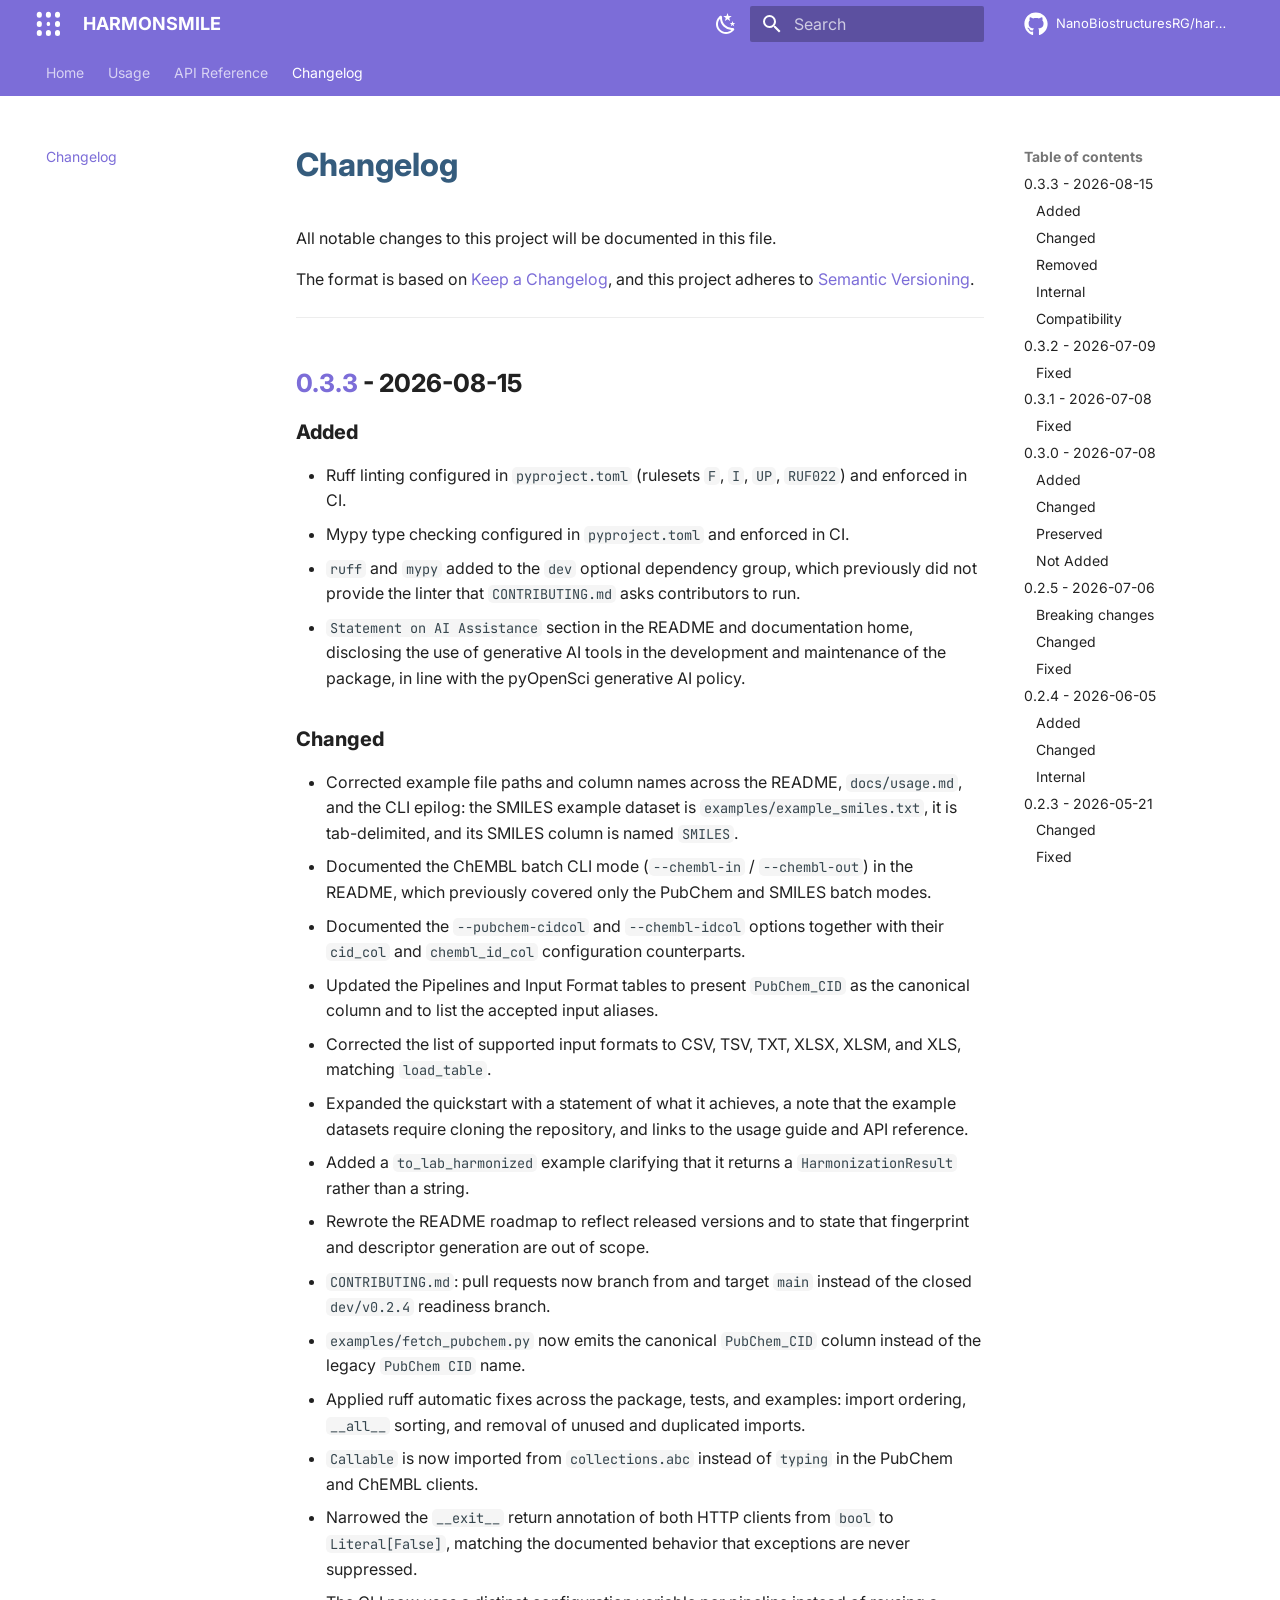
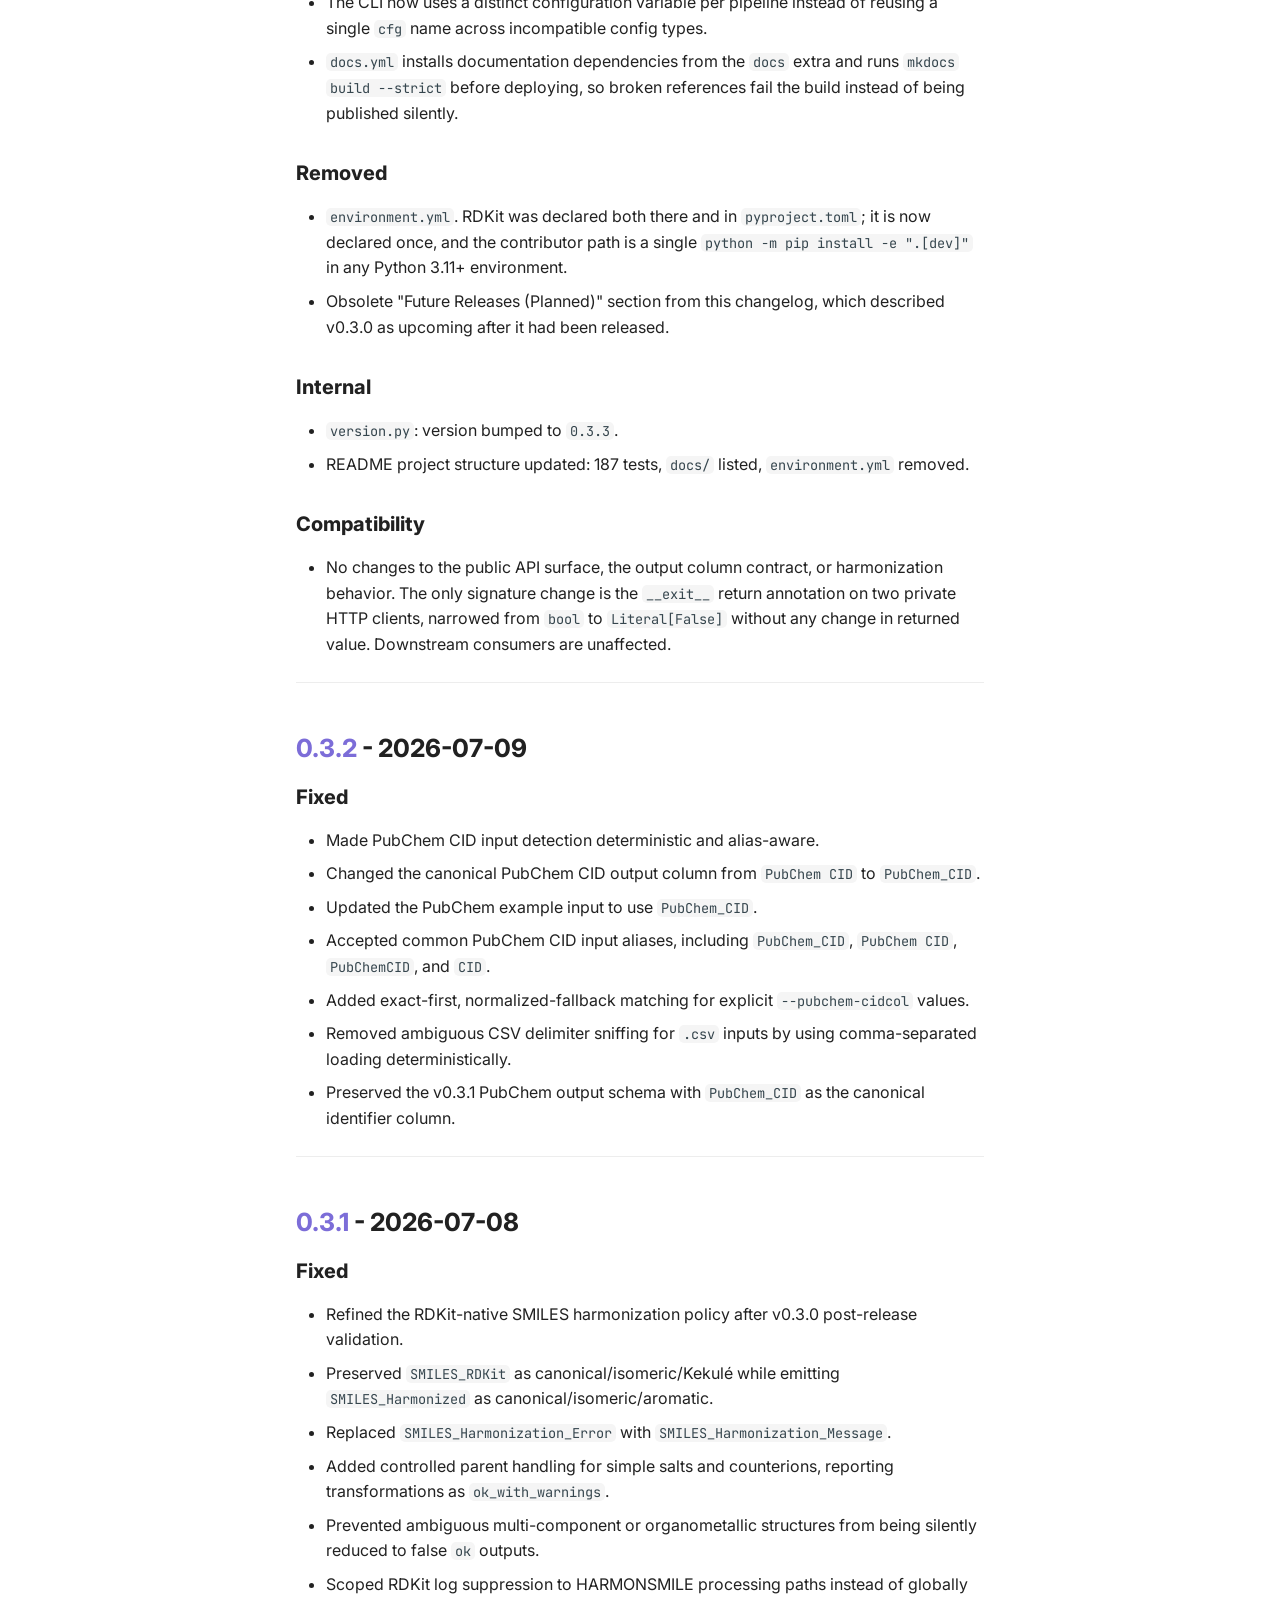
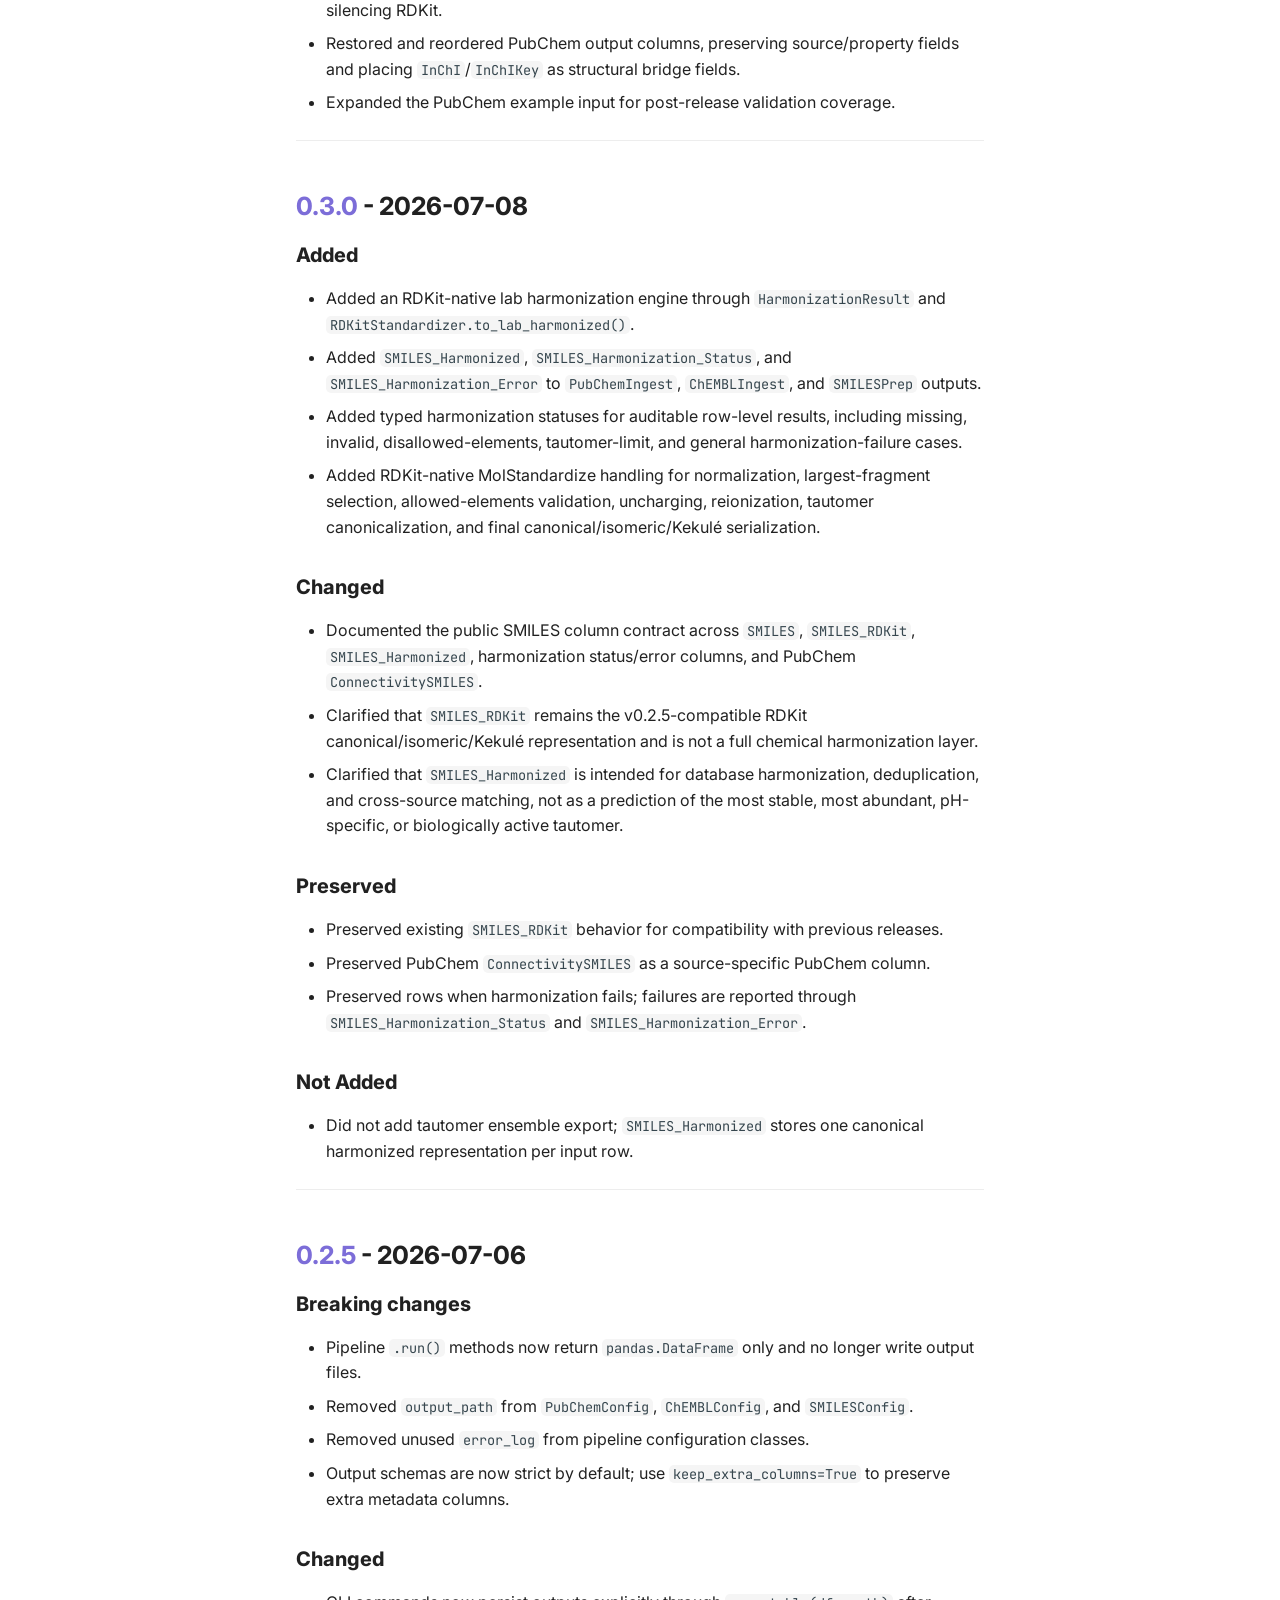
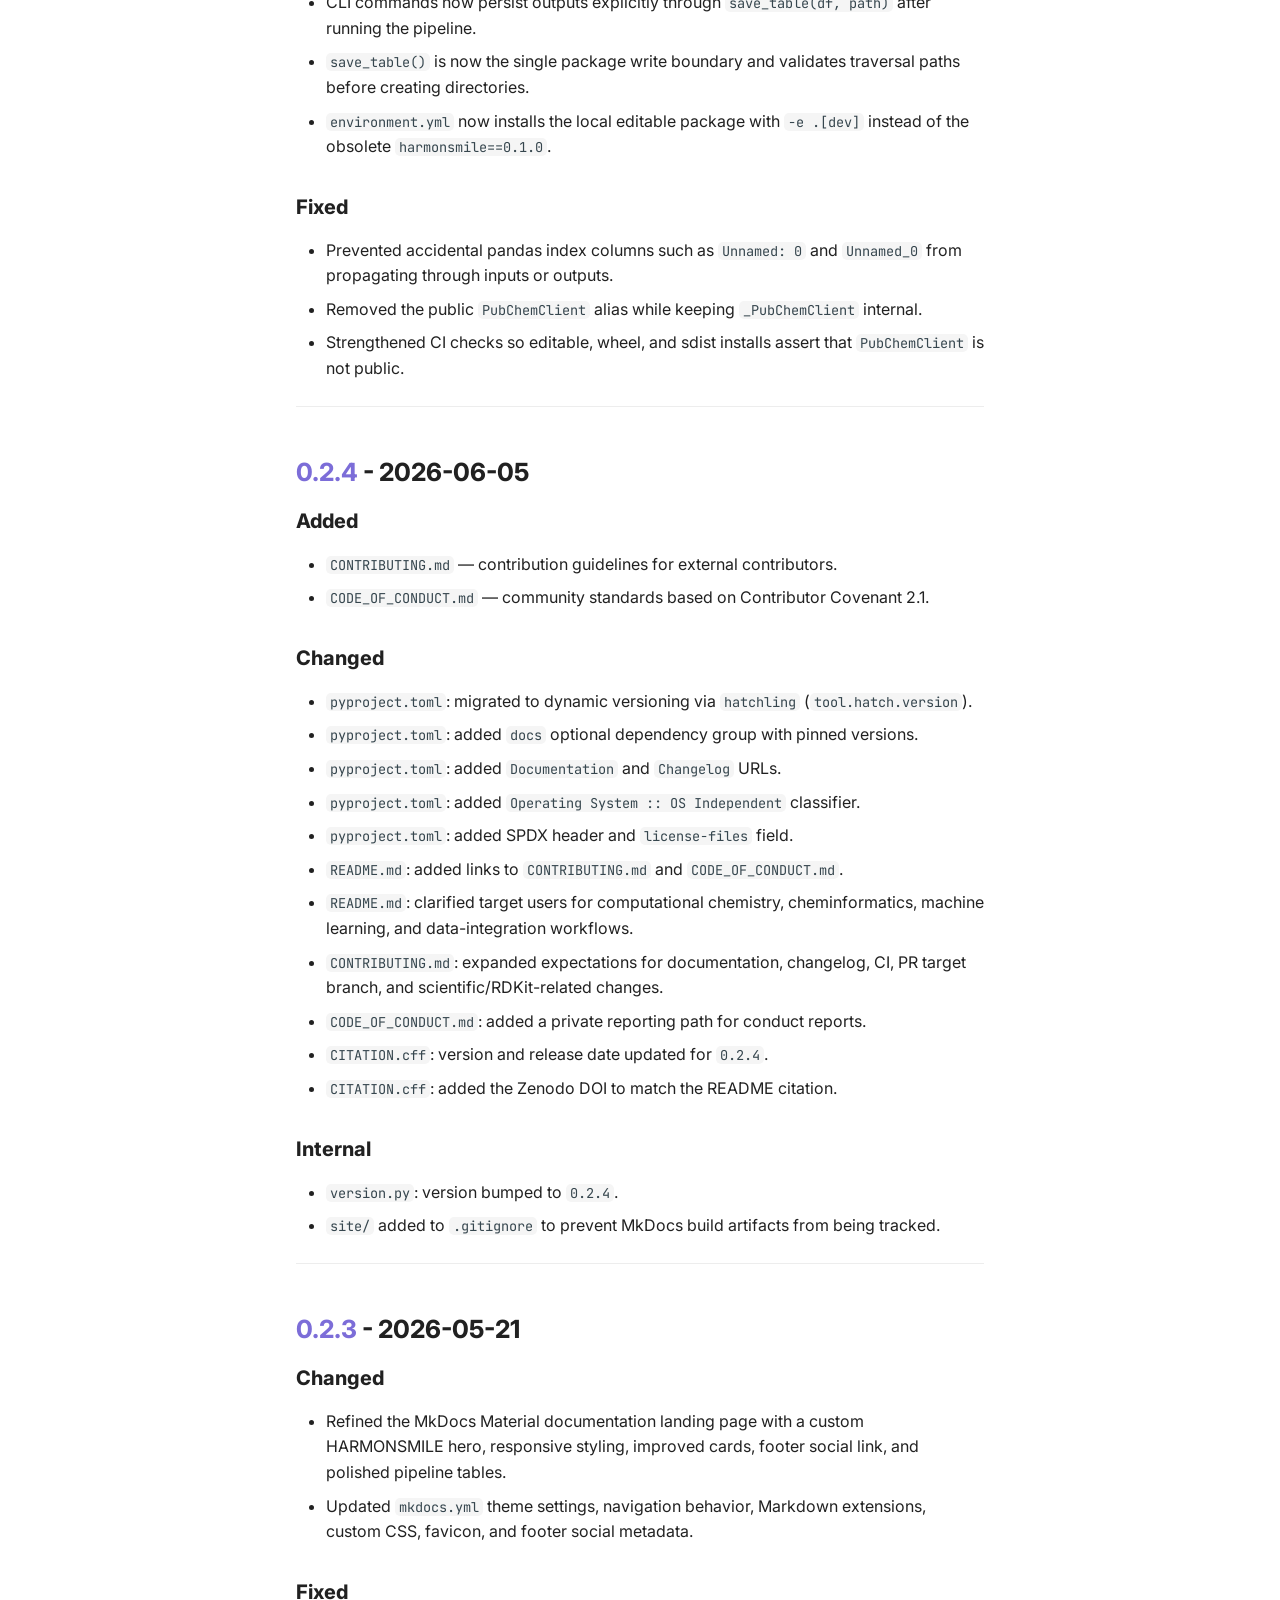
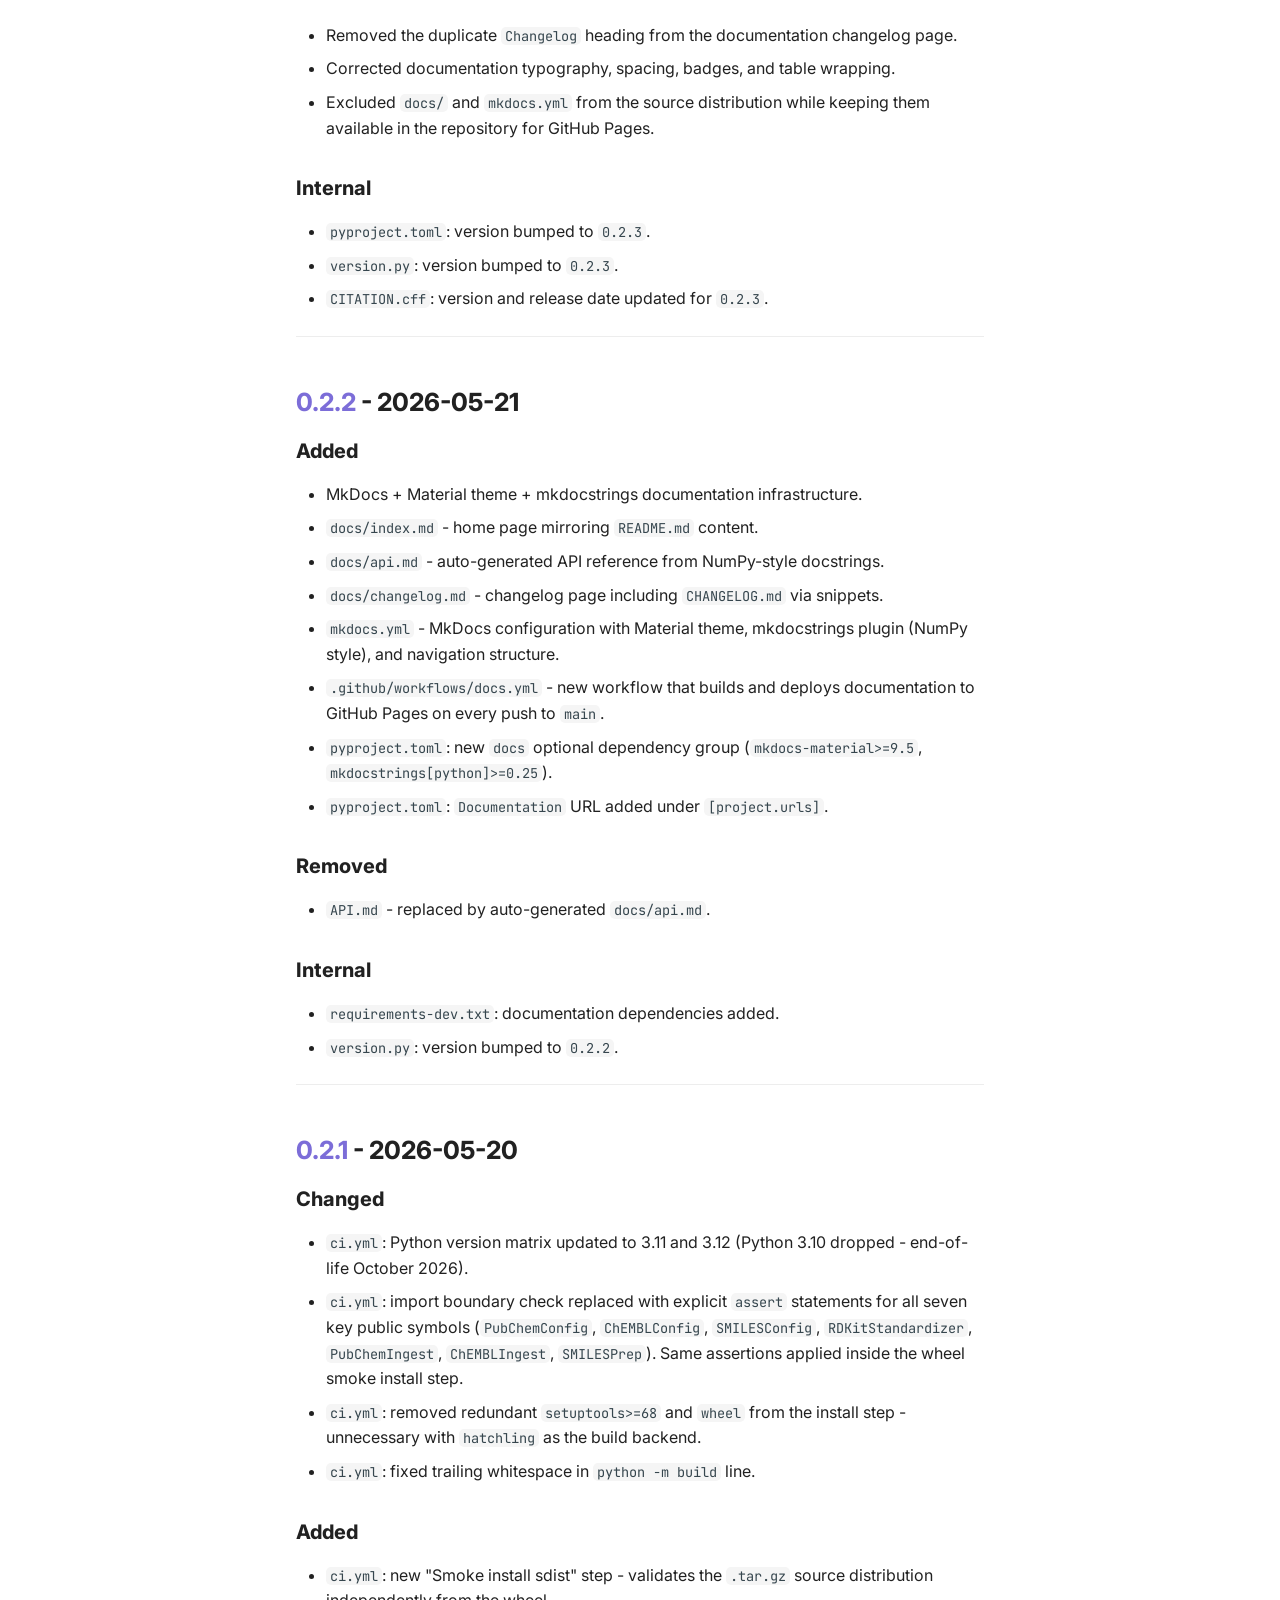
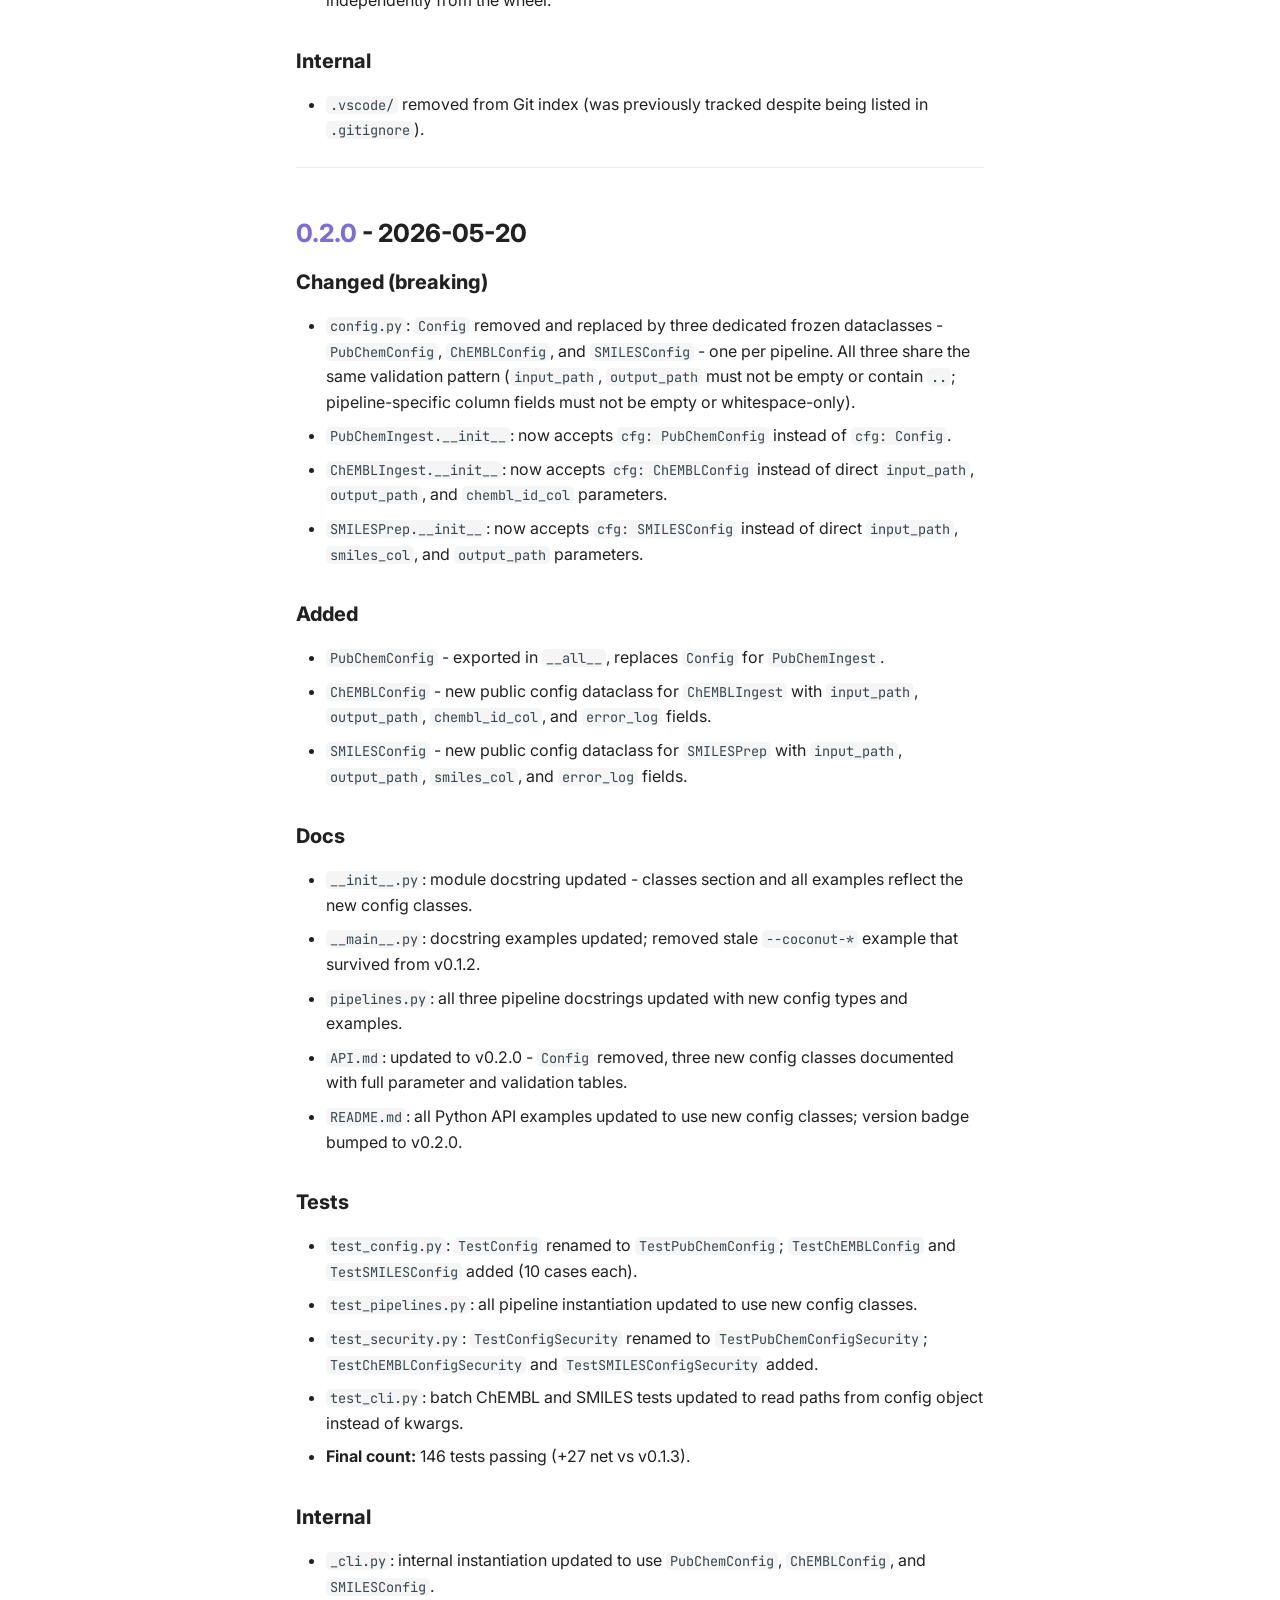
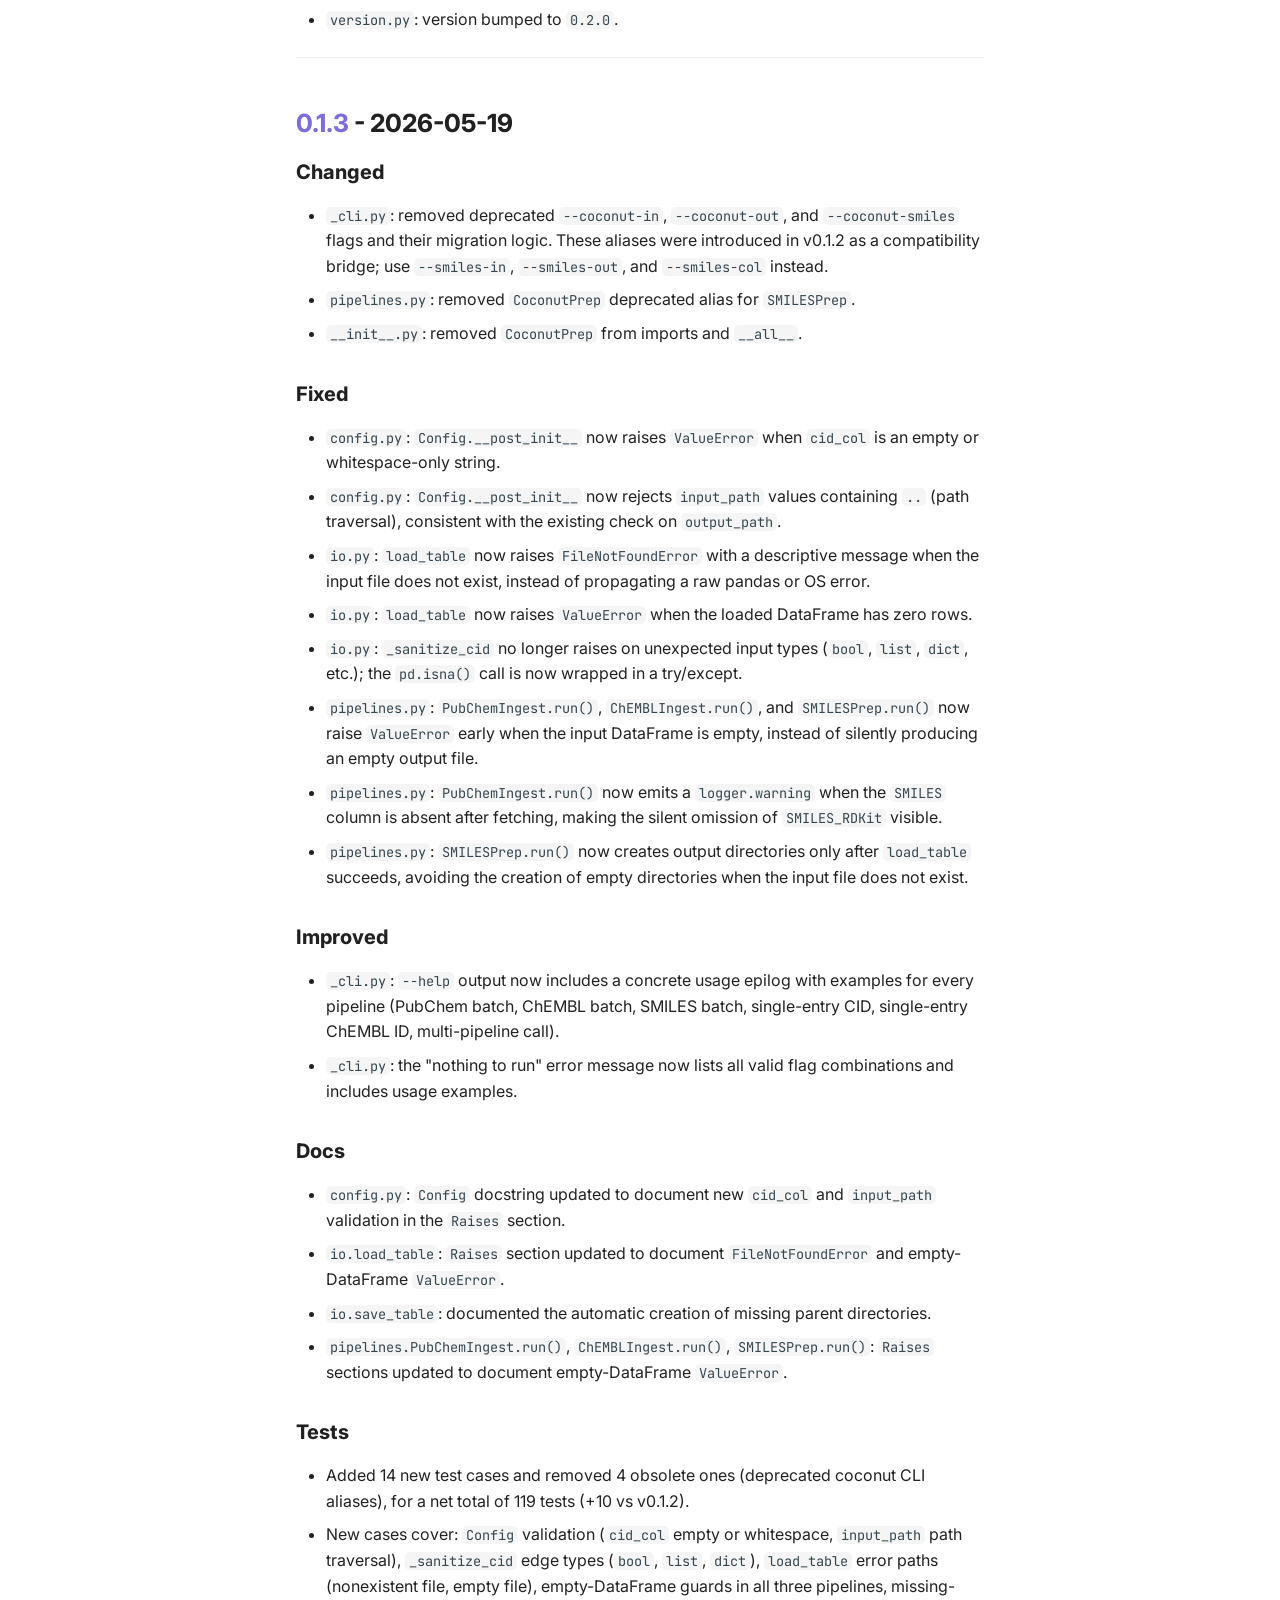
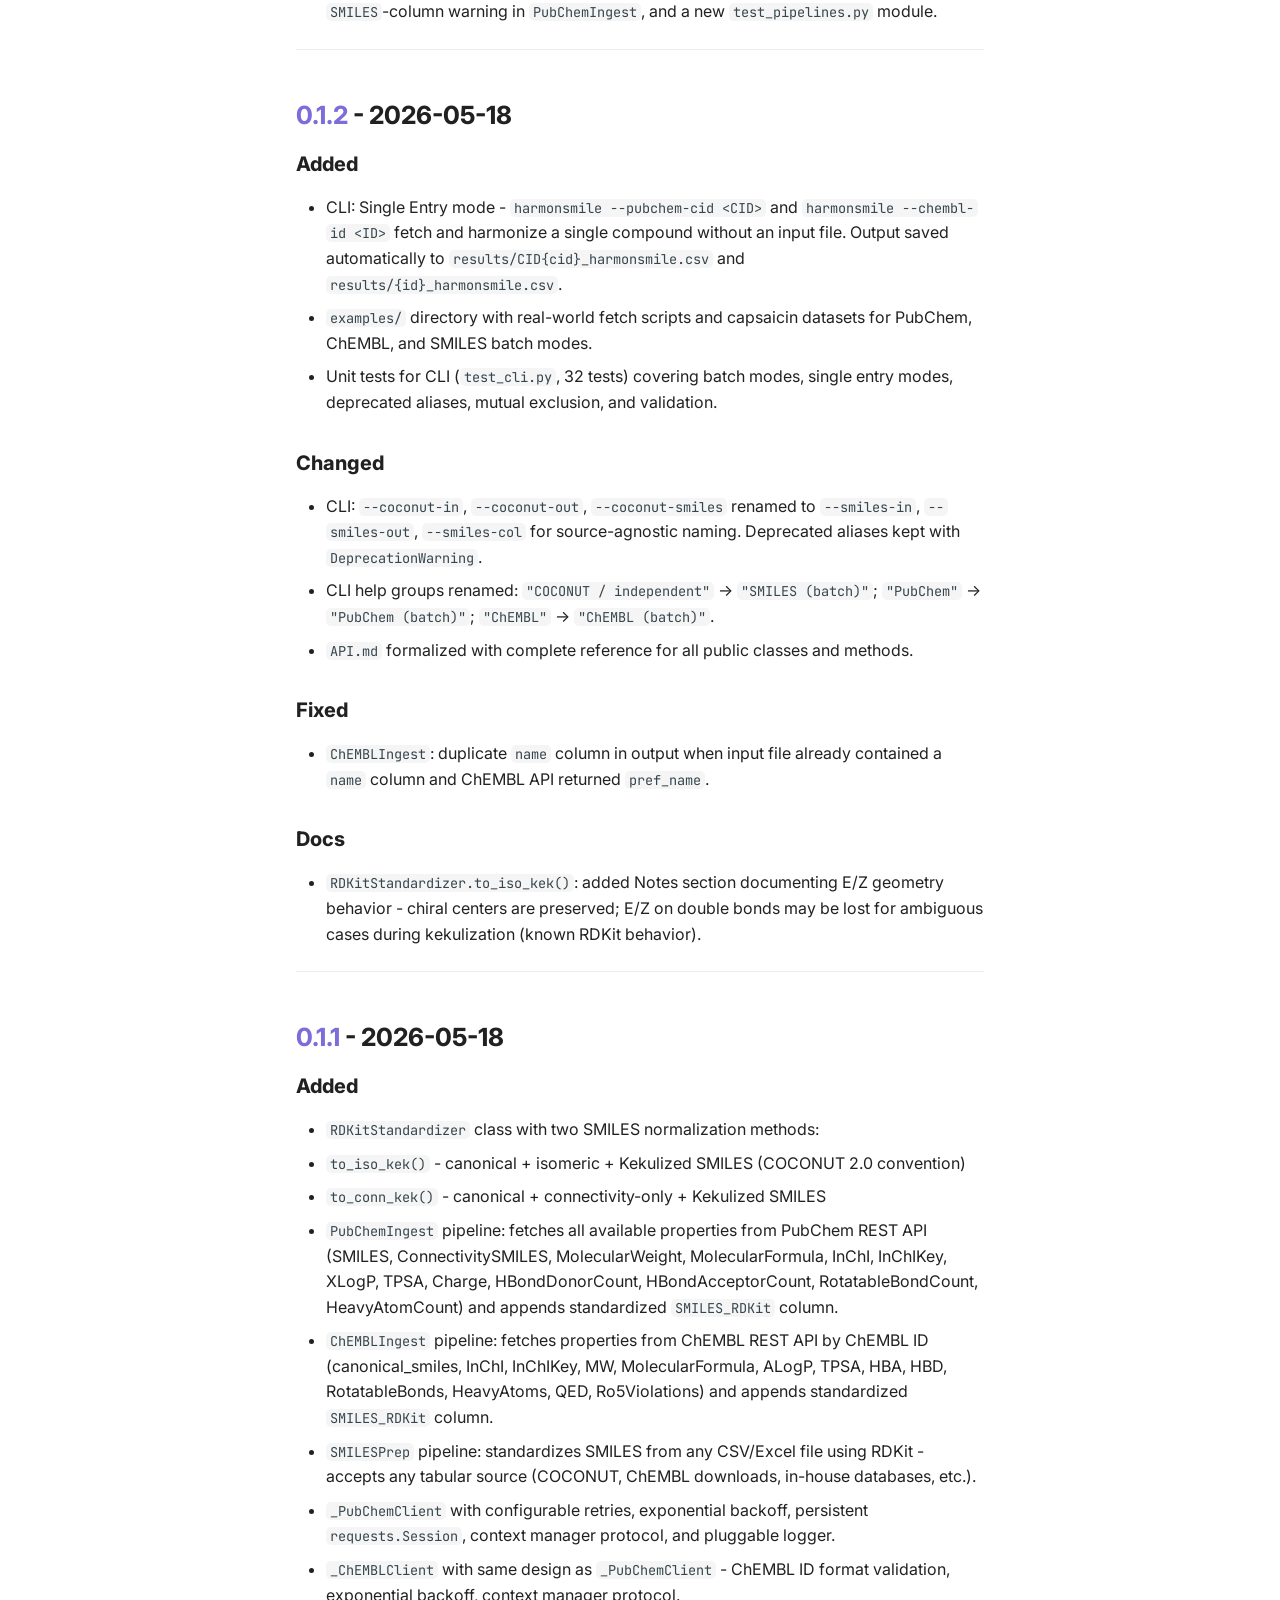
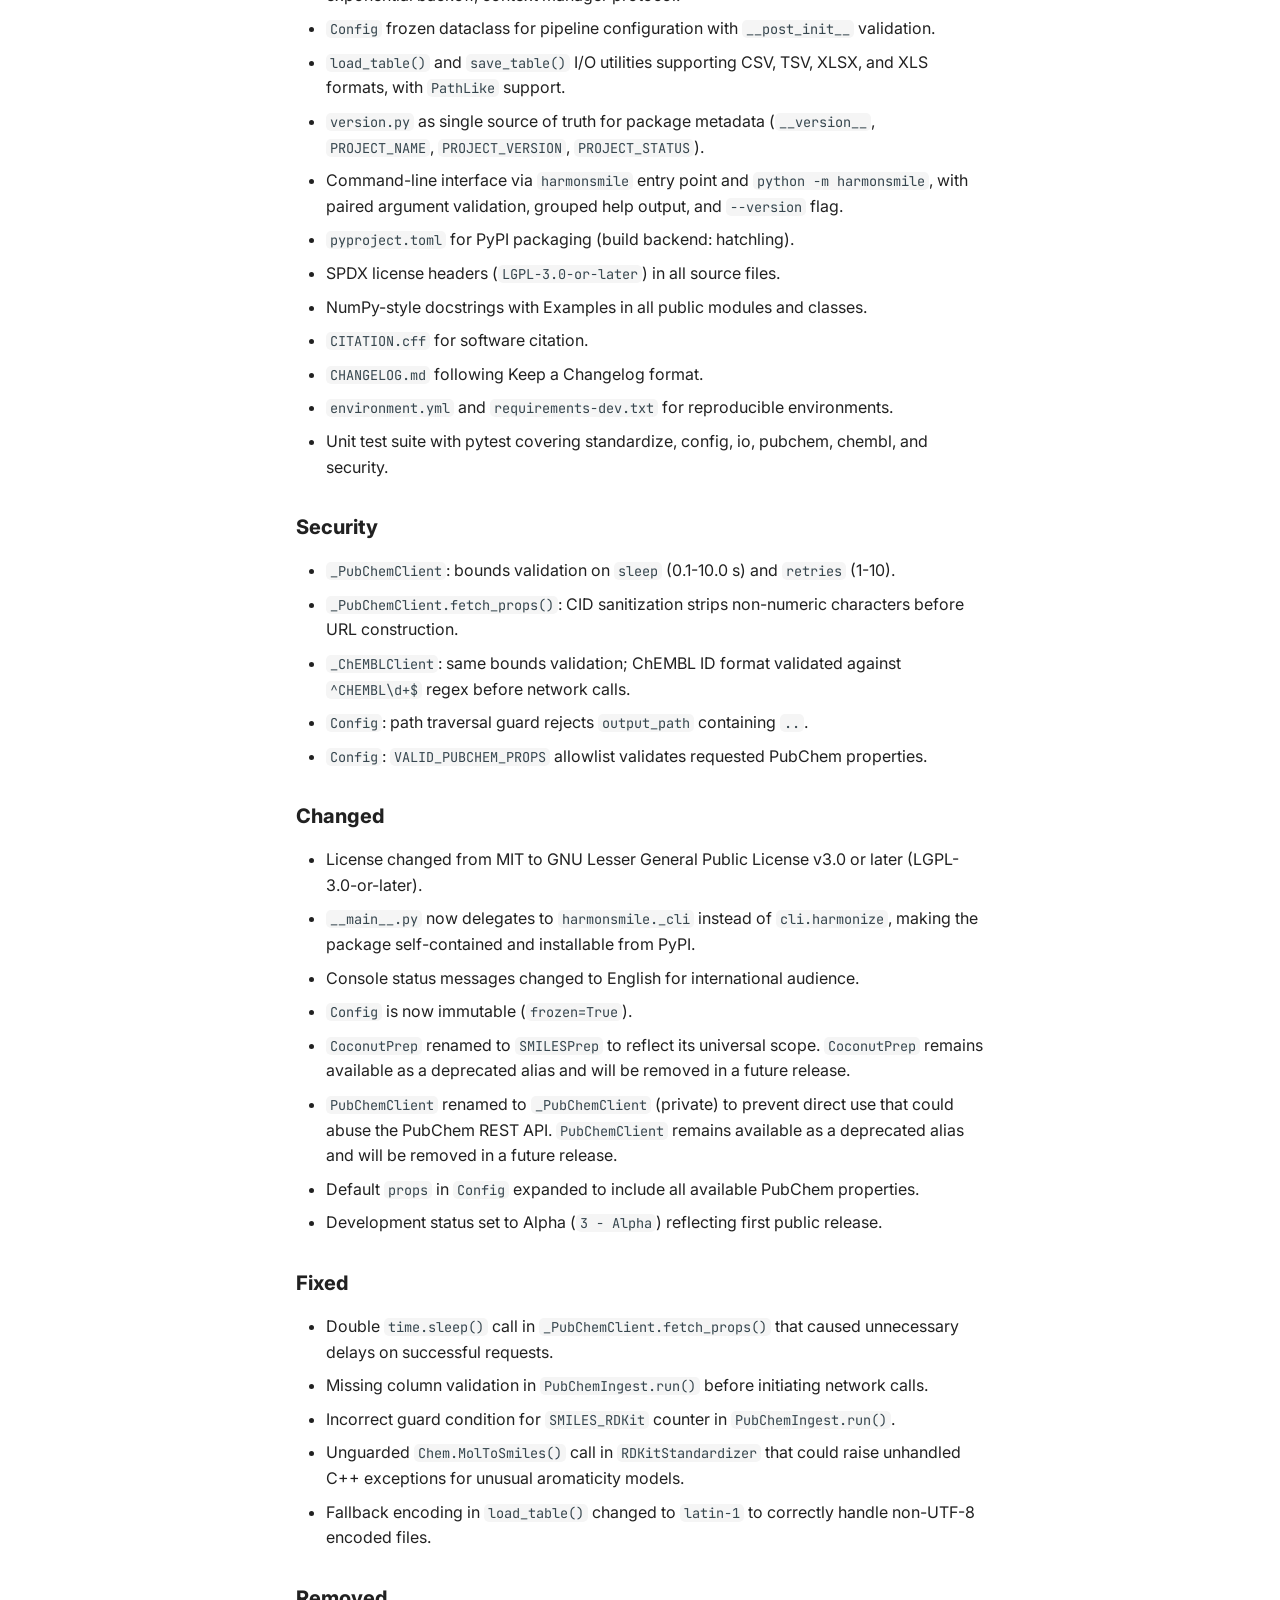
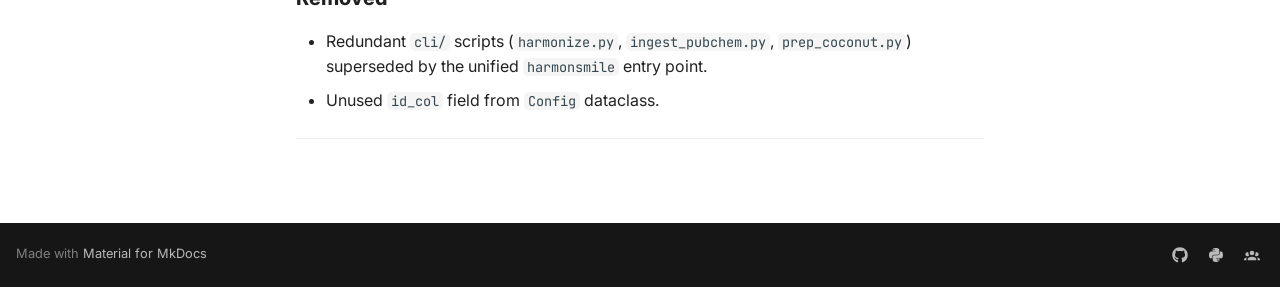
==== changelog/index.html @ e5e265cb "Deployed 6397cf1 with MkDocs version: 1.6.1" ====
<!doctype html>
<html lang="en" class="no-js">
  <head>
    
      <meta charset="utf-8">
      <meta name="viewport" content="width=device-width,initial-scale=1">
      
        <meta name="description" content="Harmonize SMILES strings for cheminformatics and machine learning">
      
      
      
        <link rel="canonical" href="https://nanobiostructuresrg.github.io/harmonsmile/changelog/">
      
      
        <link rel="prev" href="../api/">
      
      
      
        
      
      
      <link rel="icon" href="../assets/harmonsmile-logo.png">
      <meta name="generator" content="mkdocs-1.6.1, mkdocs-material-9.7.7">
    
    
      
        <title>Changelog - HARMONSMILE</title>
      
    
    
      <link rel="stylesheet" href="../assets/stylesheets/main.ec1eaa64.min.css">
      
        
        <link rel="stylesheet" href="../assets/stylesheets/palette.ab4e12ef.min.css">
      
      


    
    
      
    
    
      
        
        
        <link rel="preconnect" href="https://fonts.gstatic.com" crossorigin>
        <link rel="stylesheet" href="https://fonts.googleapis.com/css?family=Inter:300,300i,400,400i,700,700i%7CJetBrains+Mono:400,400i,700,700i&display=fallback">
        <style>:root{--md-text-font:"Inter";--md-code-font:"JetBrains Mono"}</style>
      
    
    
      <link rel="stylesheet" href="../assets/_mkdocstrings.css">
    
      <link rel="stylesheet" href="../stylesheets/extra.css">
    
    <script>__md_scope=new URL("..",location),__md_hash=e=>[...e].reduce(((e,_)=>(e<<5)-e+_.charCodeAt(0)),0),__md_get=(e,_=localStorage,t=__md_scope)=>JSON.parse(_.getItem(t.pathname+"."+e)),__md_set=(e,_,t=localStorage,a=__md_scope)=>{try{t.setItem(a.pathname+"."+e,JSON.stringify(_))}catch(e){}}</script>
    
      

    
    
  </head>
  
  
    
    
      
    
    
    
    
    <body dir="ltr" data-md-color-scheme="default" data-md-color-primary="custom" data-md-color-accent="custom">
  
    
    <input class="md-toggle" data-md-toggle="drawer" type="checkbox" id="__drawer" autocomplete="off">
    <input class="md-toggle" data-md-toggle="search" type="checkbox" id="__search" autocomplete="off">
    <label class="md-overlay" for="__drawer"></label>
    <div data-md-component="skip">
      
        
        <a href="#changelog" class="md-skip">
          Skip to content
        </a>
      
    </div>
    <div data-md-component="announce">
      
    </div>
    
    
      

  

<header class="md-header md-header--shadow md-header--lifted" data-md-component="header">
  <nav class="md-header__inner md-grid" aria-label="Header">
    <a href=".." title="HARMONSMILE" class="md-header__button md-logo" aria-label="HARMONSMILE" data-md-component="logo">
      
  
  <svg xmlns="http://www.w3.org/2000/svg" viewBox="0 0 24 24"><path d="M12 8a3 3 0 0 0 3-3 3 3 0 0 0-3-3 3 3 0 0 0-3 3 3 3 0 0 0 3 3m0 3.54C9.64 9.35 6.5 8 3 8v11c3.5 0 6.64 1.35 9 3.54 2.36-2.19 5.5-3.54 9-3.54V8c-3.5 0-6.64 1.35-9 3.54"/></svg>

    </a>
    <label class="md-header__button md-icon" for="__drawer">
      
      <svg xmlns="http://www.w3.org/2000/svg" viewBox="0 0 24 24"><path d="M3 6h18v2H3zm0 5h18v2H3zm0 5h18v2H3z"/></svg>
    </label>
    <div class="md-header__title" data-md-component="header-title">
      <div class="md-header__ellipsis">
        <div class="md-header__topic">
          <span class="md-ellipsis">
            HARMONSMILE
          </span>
        </div>
        <div class="md-header__topic" data-md-component="header-topic">
          <span class="md-ellipsis">
            
              Changelog
            
          </span>
        </div>
      </div>
    </div>
    
      
        <form class="md-header__option" data-md-component="palette">
  
    
    
    
    <input class="md-option" data-md-color-media="" data-md-color-scheme="default" data-md-color-primary="custom" data-md-color-accent="custom"  aria-label="Switch to dark mode"  type="radio" name="__palette" id="__palette_0">
    
      <label class="md-header__button md-icon" title="Switch to dark mode" for="__palette_1" hidden>
        <svg xmlns="http://www.w3.org/2000/svg" viewBox="0 0 24 24"><path d="m17.75 4.09-2.53 1.94.91 3.06-2.63-1.81-2.63 1.81.91-3.06-2.53-1.94L12.44 4l1.06-3 1.06 3zm3.5 6.91-1.64 1.25.59 1.98-1.7-1.17-1.7 1.17.59-1.98L15.75 11l2.06-.05L18.5 9l.69 1.95zm-2.28 4.95c.83-.08 1.72 1.1 1.19 1.85-.32.45-.66.87-1.08 1.27C15.17 23 8.84 23 4.94 19.07c-3.91-3.9-3.91-10.24 0-14.14.4-.4.82-.76 1.27-1.08.75-.53 1.93.36 1.85 1.19-.27 2.86.69 5.83 2.89 8.02a9.96 9.96 0 0 0 8.02 2.89m-1.64 2.02a12.08 12.08 0 0 1-7.8-3.47c-2.17-2.19-3.33-5-3.49-7.82-2.81 3.14-2.7 7.96.31 10.98 3.02 3.01 7.84 3.12 10.98.31"/></svg>
      </label>
    
  
    
    
    
    <input class="md-option" data-md-color-media="" data-md-color-scheme="slate" data-md-color-primary="custom" data-md-color-accent="custom"  aria-label="Switch to light mode"  type="radio" name="__palette" id="__palette_1">
    
      <label class="md-header__button md-icon" title="Switch to light mode" for="__palette_0" hidden>
        <svg xmlns="http://www.w3.org/2000/svg" viewBox="0 0 24 24"><path d="M12 7a5 5 0 0 1 5 5 5 5 0 0 1-5 5 5 5 0 0 1-5-5 5 5 0 0 1 5-5m0 2a3 3 0 0 0-3 3 3 3 0 0 0 3 3 3 3 0 0 0 3-3 3 3 0 0 0-3-3m0-7 2.39 3.42C13.65 5.15 12.84 5 12 5s-1.65.15-2.39.42zM3.34 7l4.16-.35A7.2 7.2 0 0 0 5.94 8.5c-.44.74-.69 1.5-.83 2.29zm.02 10 1.76-3.77a7.131 7.131 0 0 0 2.38 4.14zM20.65 7l-1.77 3.79a7.02 7.02 0 0 0-2.38-4.15zm-.01 10-4.14.36c.59-.51 1.12-1.14 1.54-1.86.42-.73.69-1.5.83-2.29zM12 22l-2.41-3.44c.74.27 1.55.44 2.41.44.82 0 1.63-.17 2.37-.44z"/></svg>
      </label>
    
  
</form>
      
    
    
      <script>var palette=__md_get("__palette");if(palette&&palette.color){if("(prefers-color-scheme)"===palette.color.media){var media=matchMedia("(prefers-color-scheme: light)"),input=document.querySelector(media.matches?"[data-md-color-media='(prefers-color-scheme: light)']":"[data-md-color-media='(prefers-color-scheme: dark)']");palette.color.media=input.getAttribute("data-md-color-media"),palette.color.scheme=input.getAttribute("data-md-color-scheme"),palette.color.primary=input.getAttribute("data-md-color-primary"),palette.color.accent=input.getAttribute("data-md-color-accent")}for(var[key,value]of Object.entries(palette.color))document.body.setAttribute("data-md-color-"+key,value)}</script>
    
    
    
      
      
        <label class="md-header__button md-icon" for="__search">
          
          <svg xmlns="http://www.w3.org/2000/svg" viewBox="0 0 24 24"><path d="M9.5 3A6.5 6.5 0 0 1 16 9.5c0 1.61-.59 3.09-1.56 4.23l.27.27h.79l5 5-1.5 1.5-5-5v-.79l-.27-.27A6.52 6.52 0 0 1 9.5 16 6.5 6.5 0 0 1 3 9.5 6.5 6.5 0 0 1 9.5 3m0 2C7 5 5 7 5 9.5S7 14 9.5 14 14 12 14 9.5 12 5 9.5 5"/></svg>
        </label>
        <div class="md-search" data-md-component="search" role="dialog">
  <label class="md-search__overlay" for="__search"></label>
  <div class="md-search__inner" role="search">
    <form class="md-search__form" name="search">
      <input type="text" class="md-search__input" name="query" aria-label="Search" placeholder="Search" autocapitalize="off" autocorrect="off" autocomplete="off" spellcheck="false" data-md-component="search-query" required>
      <label class="md-search__icon md-icon" for="__search">
        
        <svg xmlns="http://www.w3.org/2000/svg" viewBox="0 0 24 24"><path d="M9.5 3A6.5 6.5 0 0 1 16 9.5c0 1.61-.59 3.09-1.56 4.23l.27.27h.79l5 5-1.5 1.5-5-5v-.79l-.27-.27A6.52 6.52 0 0 1 9.5 16 6.5 6.5 0 0 1 3 9.5 6.5 6.5 0 0 1 9.5 3m0 2C7 5 5 7 5 9.5S7 14 9.5 14 14 12 14 9.5 12 5 9.5 5"/></svg>
        
        <svg xmlns="http://www.w3.org/2000/svg" viewBox="0 0 24 24"><path d="M20 11v2H8l5.5 5.5-1.42 1.42L4.16 12l7.92-7.92L13.5 5.5 8 11z"/></svg>
      </label>
      <nav class="md-search__options" aria-label="Search">
        
        <button type="reset" class="md-search__icon md-icon" title="Clear" aria-label="Clear" tabindex="-1">
          
          <svg xmlns="http://www.w3.org/2000/svg" viewBox="0 0 24 24"><path d="M19 6.41 17.59 5 12 10.59 6.41 5 5 6.41 10.59 12 5 17.59 6.41 19 12 13.41 17.59 19 19 17.59 13.41 12z"/></svg>
        </button>
      </nav>
      
        <div class="md-search__suggest" data-md-component="search-suggest"></div>
      
    </form>
    <div class="md-search__output">
      <div class="md-search__scrollwrap" tabindex="0" data-md-scrollfix>
        <div class="md-search-result" data-md-component="search-result">
          <div class="md-search-result__meta">
            Initializing search
          </div>
          <ol class="md-search-result__list" role="presentation"></ol>
        </div>
      </div>
    </div>
  </div>
</div>
      
    
    
      <div class="md-header__source">
        <a href="https://github.com/NanoBiostructuresRG/harmonsmile" title="Go to repository" class="md-source" data-md-component="source">
  <div class="md-source__icon md-icon">
    
    <svg xmlns="http://www.w3.org/2000/svg" viewBox="0 0 512 512"><!--! Font Awesome Free 7.1.0 by @fontawesome - https://fontawesome.com License - https://fontawesome.com/license/free (Icons: CC BY 4.0, Fonts: SIL OFL 1.1, Code: MIT License) Copyright 2025 Fonticons, Inc.--><path d="M173.9 397.4c0 2-2.3 3.6-5.2 3.6-3.3.3-5.6-1.3-5.6-3.6 0-2 2.3-3.6 5.2-3.6 3-.3 5.6 1.3 5.6 3.6m-31.1-4.5c-.7 2 1.3 4.3 4.3 4.9 2.6 1 5.6 0 6.2-2s-1.3-4.3-4.3-5.2c-2.6-.7-5.5.3-6.2 2.3m44.2-1.7c-2.9.7-4.9 2.6-4.6 4.9.3 2 2.9 3.3 5.9 2.6 2.9-.7 4.9-2.6 4.6-4.6-.3-1.9-3-3.2-5.9-2.9M252.8 8C114.1 8 8 113.3 8 252c0 110.9 69.8 205.8 169.5 239.2 12.8 2.3 17.3-5.6 17.3-12.1 0-6.2-.3-40.4-.3-61.4 0 0-70 15-84.7-29.8 0 0-11.4-29.1-27.8-36.6 0 0-22.9-15.7 1.6-15.4 0 0 24.9 2 38.6 25.8 21.9 38.6 58.6 27.5 72.9 20.9 2.3-16 8.8-27.1 16-33.7-55.9-6.2-112.3-14.3-112.3-110.5 0-27.5 7.6-41.3 23.6-58.9-2.6-6.5-11.1-33.3 2.6-67.9 20.9-6.5 69 27 69 27 20-5.6 41.5-8.5 62.8-8.5s42.8 2.9 62.8 8.5c0 0 48.1-33.6 69-27 13.7 34.7 5.2 61.4 2.6 67.9 16 17.7 25.8 31.5 25.8 58.9 0 96.5-58.9 104.2-114.8 110.5 9.2 7.9 17 22.9 17 46.4 0 33.7-.3 75.4-.3 83.6 0 6.5 4.6 14.4 17.3 12.1C436.2 457.8 504 362.9 504 252 504 113.3 391.5 8 252.8 8M105.2 352.9c-1.3 1-1 3.3.7 5.2 1.6 1.6 3.9 2.3 5.2 1 1.3-1 1-3.3-.7-5.2-1.6-1.6-3.9-2.3-5.2-1m-10.8-8.1c-.7 1.3.3 2.9 2.3 3.9 1.6 1 3.6.7 4.3-.7.7-1.3-.3-2.9-2.3-3.9-2-.6-3.6-.3-4.3.7m32.4 35.6c-1.6 1.3-1 4.3 1.3 6.2 2.3 2.3 5.2 2.6 6.5 1 1.3-1.3.7-4.3-1.3-6.2-2.2-2.3-5.2-2.6-6.5-1m-11.4-14.7c-1.6 1-1.6 3.6 0 5.9s4.3 3.3 5.6 2.3c1.6-1.3 1.6-3.9 0-6.2-1.4-2.3-4-3.3-5.6-2"/></svg>
  </div>
  <div class="md-source__repository">
    NanoBiostructuresRG/harmonsmile
  </div>
</a>
      </div>
    
  </nav>
  
    
      
<nav class="md-tabs" aria-label="Tabs" data-md-component="tabs">
  <div class="md-grid">
    <ul class="md-tabs__list">
      
        
  
  
  
  
    <li class="md-tabs__item">
      <a href=".." class="md-tabs__link">
        
  
  
    
  
  Home

      </a>
    </li>
  

      
        
  
  
  
  
    <li class="md-tabs__item">
      <a href="../usage/" class="md-tabs__link">
        
  
  
    
  
  Usage

      </a>
    </li>
  

      
        
  
  
  
  
    <li class="md-tabs__item">
      <a href="../api/" class="md-tabs__link">
        
  
  
    
  
  API Reference

      </a>
    </li>
  

      
        
  
  
  
    
  
  
    <li class="md-tabs__item md-tabs__item--active">
      <a href="./" class="md-tabs__link">
        
  
  
    
  
  Changelog

      </a>
    </li>
  

      
    </ul>
  </div>
</nav>
    
  
</header>
    
    <div class="md-container" data-md-component="container">
      
      
        
      
      <main class="md-main" data-md-component="main">
        <div class="md-main__inner md-grid">
          
            
              
              <div class="md-sidebar md-sidebar--primary" data-md-component="sidebar" data-md-type="navigation" >
                <div class="md-sidebar__scrollwrap">
                  <div class="md-sidebar__inner">
                    


  


<nav class="md-nav md-nav--primary md-nav--lifted" aria-label="Navigation" data-md-level="0">
  <label class="md-nav__title" for="__drawer">
    <a href=".." title="HARMONSMILE" class="md-nav__button md-logo" aria-label="HARMONSMILE" data-md-component="logo">
      
  
  <svg xmlns="http://www.w3.org/2000/svg" viewBox="0 0 24 24"><path d="M12 8a3 3 0 0 0 3-3 3 3 0 0 0-3-3 3 3 0 0 0-3 3 3 3 0 0 0 3 3m0 3.54C9.64 9.35 6.5 8 3 8v11c3.5 0 6.64 1.35 9 3.54 2.36-2.19 5.5-3.54 9-3.54V8c-3.5 0-6.64 1.35-9 3.54"/></svg>

    </a>
    HARMONSMILE
  </label>
  
    <div class="md-nav__source">
      <a href="https://github.com/NanoBiostructuresRG/harmonsmile" title="Go to repository" class="md-source" data-md-component="source">
  <div class="md-source__icon md-icon">
    
    <svg xmlns="http://www.w3.org/2000/svg" viewBox="0 0 512 512"><!--! Font Awesome Free 7.1.0 by @fontawesome - https://fontawesome.com License - https://fontawesome.com/license/free (Icons: CC BY 4.0, Fonts: SIL OFL 1.1, Code: MIT License) Copyright 2025 Fonticons, Inc.--><path d="M173.9 397.4c0 2-2.3 3.6-5.2 3.6-3.3.3-5.6-1.3-5.6-3.6 0-2 2.3-3.6 5.2-3.6 3-.3 5.6 1.3 5.6 3.6m-31.1-4.5c-.7 2 1.3 4.3 4.3 4.9 2.6 1 5.6 0 6.2-2s-1.3-4.3-4.3-5.2c-2.6-.7-5.5.3-6.2 2.3m44.2-1.7c-2.9.7-4.9 2.6-4.6 4.9.3 2 2.9 3.3 5.9 2.6 2.9-.7 4.9-2.6 4.6-4.6-.3-1.9-3-3.2-5.9-2.9M252.8 8C114.1 8 8 113.3 8 252c0 110.9 69.8 205.8 169.5 239.2 12.8 2.3 17.3-5.6 17.3-12.1 0-6.2-.3-40.4-.3-61.4 0 0-70 15-84.7-29.8 0 0-11.4-29.1-27.8-36.6 0 0-22.9-15.7 1.6-15.4 0 0 24.9 2 38.6 25.8 21.9 38.6 58.6 27.5 72.9 20.9 2.3-16 8.8-27.1 16-33.7-55.9-6.2-112.3-14.3-112.3-110.5 0-27.5 7.6-41.3 23.6-58.9-2.6-6.5-11.1-33.3 2.6-67.9 20.9-6.5 69 27 69 27 20-5.6 41.5-8.5 62.8-8.5s42.8 2.9 62.8 8.5c0 0 48.1-33.6 69-27 13.7 34.7 5.2 61.4 2.6 67.9 16 17.7 25.8 31.5 25.8 58.9 0 96.5-58.9 104.2-114.8 110.5 9.2 7.9 17 22.9 17 46.4 0 33.7-.3 75.4-.3 83.6 0 6.5 4.6 14.4 17.3 12.1C436.2 457.8 504 362.9 504 252 504 113.3 391.5 8 252.8 8M105.2 352.9c-1.3 1-1 3.3.7 5.2 1.6 1.6 3.9 2.3 5.2 1 1.3-1 1-3.3-.7-5.2-1.6-1.6-3.9-2.3-5.2-1m-10.8-8.1c-.7 1.3.3 2.9 2.3 3.9 1.6 1 3.6.7 4.3-.7.7-1.3-.3-2.9-2.3-3.9-2-.6-3.6-.3-4.3.7m32.4 35.6c-1.6 1.3-1 4.3 1.3 6.2 2.3 2.3 5.2 2.6 6.5 1 1.3-1.3.7-4.3-1.3-6.2-2.2-2.3-5.2-2.6-6.5-1m-11.4-14.7c-1.6 1-1.6 3.6 0 5.9s4.3 3.3 5.6 2.3c1.6-1.3 1.6-3.9 0-6.2-1.4-2.3-4-3.3-5.6-2"/></svg>
  </div>
  <div class="md-source__repository">
    NanoBiostructuresRG/harmonsmile
  </div>
</a>
    </div>
  
  <ul class="md-nav__list" data-md-scrollfix>
    
      
      
  
  
  
  
    <li class="md-nav__item">
      <a href=".." class="md-nav__link">
        
  
  
  <span class="md-ellipsis">
    
  
    Home
  

    
  </span>
  
  

      </a>
    </li>
  

    
      
      
  
  
  
  
    <li class="md-nav__item">
      <a href="../usage/" class="md-nav__link">
        
  
  
  <span class="md-ellipsis">
    
  
    Usage
  

    
  </span>
  
  

      </a>
    </li>
  

    
      
      
  
  
  
  
    <li class="md-nav__item">
      <a href="../api/" class="md-nav__link">
        
  
  
  <span class="md-ellipsis">
    
  
    API Reference
  

    
  </span>
  
  

      </a>
    </li>
  

    
      
      
  
  
    
  
  
  
    <li class="md-nav__item md-nav__item--active">
      
      <input class="md-nav__toggle md-toggle" type="checkbox" id="__toc">
      
      
        
      
      
        <label class="md-nav__link md-nav__link--active" for="__toc">
          
  
  
  <span class="md-ellipsis">
    
  
    Changelog
  

    
  </span>
  
  

          <span class="md-nav__icon md-icon"></span>
        </label>
      
      <a href="./" class="md-nav__link md-nav__link--active">
        
  
  
  <span class="md-ellipsis">
    
  
    Changelog
  

    
  </span>
  
  

      </a>
      
        

<nav class="md-nav md-nav--secondary" aria-label="Table of contents">
  
  
  
    
  
  
    <label class="md-nav__title" for="__toc">
      <span class="md-nav__icon md-icon"></span>
      Table of contents
    </label>
    <ul class="md-nav__list" data-md-component="toc" data-md-scrollfix>
      
        <li class="md-nav__item">
  <a href="#033-2026-08-15" class="md-nav__link">
    <span class="md-ellipsis">
      
        0.3.3 - 2026-08-15
      
    </span>
  </a>
  
    <nav class="md-nav" aria-label="0.3.3 - 2026-08-15">
      <ul class="md-nav__list">
        
          <li class="md-nav__item">
  <a href="#added" class="md-nav__link">
    <span class="md-ellipsis">
      
        Added
      
    </span>
  </a>
  
</li>
        
          <li class="md-nav__item">
  <a href="#changed" class="md-nav__link">
    <span class="md-ellipsis">
      
        Changed
      
    </span>
  </a>
  
</li>
        
          <li class="md-nav__item">
  <a href="#removed" class="md-nav__link">
    <span class="md-ellipsis">
      
        Removed
      
    </span>
  </a>
  
</li>
        
          <li class="md-nav__item">
  <a href="#internal" class="md-nav__link">
    <span class="md-ellipsis">
      
        Internal
      
    </span>
  </a>
  
</li>
        
          <li class="md-nav__item">
  <a href="#compatibility" class="md-nav__link">
    <span class="md-ellipsis">
      
        Compatibility
      
    </span>
  </a>
  
</li>
        
      </ul>
    </nav>
  
</li>
      
        <li class="md-nav__item">
  <a href="#032-2026-07-09" class="md-nav__link">
    <span class="md-ellipsis">
      
        0.3.2 - 2026-07-09
      
    </span>
  </a>
  
    <nav class="md-nav" aria-label="0.3.2 - 2026-07-09">
      <ul class="md-nav__list">
        
          <li class="md-nav__item">
  <a href="#fixed" class="md-nav__link">
    <span class="md-ellipsis">
      
        Fixed
      
    </span>
  </a>
  
</li>
        
      </ul>
    </nav>
  
</li>
      
        <li class="md-nav__item">
  <a href="#031-2026-07-08" class="md-nav__link">
    <span class="md-ellipsis">
      
        0.3.1 - 2026-07-08
      
    </span>
  </a>
  
    <nav class="md-nav" aria-label="0.3.1 - 2026-07-08">
      <ul class="md-nav__list">
        
          <li class="md-nav__item">
  <a href="#fixed_1" class="md-nav__link">
    <span class="md-ellipsis">
      
        Fixed
      
    </span>
  </a>
  
</li>
        
      </ul>
    </nav>
  
</li>
      
        <li class="md-nav__item">
  <a href="#030-2026-07-08" class="md-nav__link">
    <span class="md-ellipsis">
      
        0.3.0 - 2026-07-08
      
    </span>
  </a>
  
    <nav class="md-nav" aria-label="0.3.0 - 2026-07-08">
      <ul class="md-nav__list">
        
          <li class="md-nav__item">
  <a href="#added_1" class="md-nav__link">
    <span class="md-ellipsis">
      
        Added
      
    </span>
  </a>
  
</li>
        
          <li class="md-nav__item">
  <a href="#changed_1" class="md-nav__link">
    <span class="md-ellipsis">
      
        Changed
      
    </span>
  </a>
  
</li>
        
          <li class="md-nav__item">
  <a href="#preserved" class="md-nav__link">
    <span class="md-ellipsis">
      
        Preserved
      
    </span>
  </a>
  
</li>
        
          <li class="md-nav__item">
  <a href="#not-added" class="md-nav__link">
    <span class="md-ellipsis">
      
        Not Added
      
    </span>
  </a>
  
</li>
        
      </ul>
    </nav>
  
</li>
      
        <li class="md-nav__item">
  <a href="#025-2026-07-06" class="md-nav__link">
    <span class="md-ellipsis">
      
        0.2.5 - 2026-07-06
      
    </span>
  </a>
  
    <nav class="md-nav" aria-label="0.2.5 - 2026-07-06">
      <ul class="md-nav__list">
        
          <li class="md-nav__item">
  <a href="#breaking-changes" class="md-nav__link">
    <span class="md-ellipsis">
      
        Breaking changes
      
    </span>
  </a>
  
</li>
        
          <li class="md-nav__item">
  <a href="#changed_2" class="md-nav__link">
    <span class="md-ellipsis">
      
        Changed
      
    </span>
  </a>
  
</li>
        
          <li class="md-nav__item">
  <a href="#fixed_2" class="md-nav__link">
    <span class="md-ellipsis">
      
        Fixed
      
    </span>
  </a>
  
</li>
        
      </ul>
    </nav>
  
</li>
      
        <li class="md-nav__item">
  <a href="#024-2026-06-05" class="md-nav__link">
    <span class="md-ellipsis">
      
        0.2.4 - 2026-06-05
      
    </span>
  </a>
  
    <nav class="md-nav" aria-label="0.2.4 - 2026-06-05">
      <ul class="md-nav__list">
        
          <li class="md-nav__item">
  <a href="#added_2" class="md-nav__link">
    <span class="md-ellipsis">
      
        Added
      
    </span>
  </a>
  
</li>
        
          <li class="md-nav__item">
  <a href="#changed_3" class="md-nav__link">
    <span class="md-ellipsis">
      
        Changed
      
    </span>
  </a>
  
</li>
        
          <li class="md-nav__item">
  <a href="#internal_1" class="md-nav__link">
    <span class="md-ellipsis">
      
        Internal
      
    </span>
  </a>
  
</li>
        
      </ul>
    </nav>
  
</li>
      
        <li class="md-nav__item">
  <a href="#023-2026-05-21" class="md-nav__link">
    <span class="md-ellipsis">
      
        0.2.3 - 2026-05-21
      
    </span>
  </a>
  
    <nav class="md-nav" aria-label="0.2.3 - 2026-05-21">
      <ul class="md-nav__list">
        
          <li class="md-nav__item">
  <a href="#changed_4" class="md-nav__link">
    <span class="md-ellipsis">
      
        Changed
      
    </span>
  </a>
  
</li>
        
          <li class="md-nav__item">
  <a href="#fixed_3" class="md-nav__link">
    <span class="md-ellipsis">
      
        Fixed
      
    </span>
  </a>
  
</li>
        
          <li class="md-nav__item">
  <a href="#internal_2" class="md-nav__link">
    <span class="md-ellipsis">
      
        Internal
      
    </span>
  </a>
  
</li>
        
      </ul>
    </nav>
  
</li>
      
        <li class="md-nav__item">
  <a href="#022-2026-05-21" class="md-nav__link">
    <span class="md-ellipsis">
      
        0.2.2 - 2026-05-21
      
    </span>
  </a>
  
    <nav class="md-nav" aria-label="0.2.2 - 2026-05-21">
      <ul class="md-nav__list">
        
          <li class="md-nav__item">
  <a href="#added_3" class="md-nav__link">
    <span class="md-ellipsis">
      
        Added
      
    </span>
  </a>
  
</li>
        
          <li class="md-nav__item">
  <a href="#removed_1" class="md-nav__link">
    <span class="md-ellipsis">
      
        Removed
      
    </span>
  </a>
  
</li>
        
          <li class="md-nav__item">
  <a href="#internal_3" class="md-nav__link">
    <span class="md-ellipsis">
      
        Internal
      
    </span>
  </a>
  
</li>
        
      </ul>
    </nav>
  
</li>
      
        <li class="md-nav__item">
  <a href="#021-2026-05-20" class="md-nav__link">
    <span class="md-ellipsis">
      
        0.2.1 - 2026-05-20
      
    </span>
  </a>
  
    <nav class="md-nav" aria-label="0.2.1 - 2026-05-20">
      <ul class="md-nav__list">
        
          <li class="md-nav__item">
  <a href="#changed_5" class="md-nav__link">
    <span class="md-ellipsis">
      
        Changed
      
    </span>
  </a>
  
</li>
        
          <li class="md-nav__item">
  <a href="#added_4" class="md-nav__link">
    <span class="md-ellipsis">
      
        Added
      
    </span>
  </a>
  
</li>
        
          <li class="md-nav__item">
  <a href="#internal_4" class="md-nav__link">
    <span class="md-ellipsis">
      
        Internal
      
    </span>
  </a>
  
</li>
        
      </ul>
    </nav>
  
</li>
      
        <li class="md-nav__item">
  <a href="#020-2026-05-20" class="md-nav__link">
    <span class="md-ellipsis">
      
        0.2.0 - 2026-05-20
      
    </span>
  </a>
  
    <nav class="md-nav" aria-label="0.2.0 - 2026-05-20">
      <ul class="md-nav__list">
        
          <li class="md-nav__item">
  <a href="#changed-breaking" class="md-nav__link">
    <span class="md-ellipsis">
      
        Changed (breaking)
      
    </span>
  </a>
  
</li>
        
          <li class="md-nav__item">
  <a href="#added_5" class="md-nav__link">
    <span class="md-ellipsis">
      
        Added
      
    </span>
  </a>
  
</li>
        
          <li class="md-nav__item">
  <a href="#docs" class="md-nav__link">
    <span class="md-ellipsis">
      
        Docs
      
    </span>
  </a>
  
</li>
        
          <li class="md-nav__item">
  <a href="#tests" class="md-nav__link">
    <span class="md-ellipsis">
      
        Tests
      
    </span>
  </a>
  
</li>
        
          <li class="md-nav__item">
  <a href="#internal_5" class="md-nav__link">
    <span class="md-ellipsis">
      
        Internal
      
    </span>
  </a>
  
</li>
        
      </ul>
    </nav>
  
</li>
      
        <li class="md-nav__item">
  <a href="#013-2026-05-19" class="md-nav__link">
    <span class="md-ellipsis">
      
        0.1.3 - 2026-05-19
      
    </span>
  </a>
  
    <nav class="md-nav" aria-label="0.1.3 - 2026-05-19">
      <ul class="md-nav__list">
        
          <li class="md-nav__item">
  <a href="#changed_6" class="md-nav__link">
    <span class="md-ellipsis">
      
        Changed
      
    </span>
  </a>
  
</li>
        
          <li class="md-nav__item">
  <a href="#fixed_4" class="md-nav__link">
    <span class="md-ellipsis">
      
        Fixed
      
    </span>
  </a>
  
</li>
        
          <li class="md-nav__item">
  <a href="#improved" class="md-nav__link">
    <span class="md-ellipsis">
      
        Improved
      
    </span>
  </a>
  
</li>
        
          <li class="md-nav__item">
  <a href="#docs_1" class="md-nav__link">
    <span class="md-ellipsis">
      
        Docs
      
    </span>
  </a>
  
</li>
        
          <li class="md-nav__item">
  <a href="#tests_1" class="md-nav__link">
    <span class="md-ellipsis">
      
        Tests
      
    </span>
  </a>
  
</li>
        
      </ul>
    </nav>
  
</li>
      
        <li class="md-nav__item">
  <a href="#012-2026-05-18" class="md-nav__link">
    <span class="md-ellipsis">
      
        0.1.2 - 2026-05-18
      
    </span>
  </a>
  
    <nav class="md-nav" aria-label="0.1.2 - 2026-05-18">
      <ul class="md-nav__list">
        
          <li class="md-nav__item">
  <a href="#added_6" class="md-nav__link">
    <span class="md-ellipsis">
      
        Added
      
    </span>
  </a>
  
</li>
        
          <li class="md-nav__item">
  <a href="#changed_7" class="md-nav__link">
    <span class="md-ellipsis">
      
        Changed
      
    </span>
  </a>
  
</li>
        
          <li class="md-nav__item">
  <a href="#fixed_5" class="md-nav__link">
    <span class="md-ellipsis">
      
        Fixed
      
    </span>
  </a>
  
</li>
        
          <li class="md-nav__item">
  <a href="#docs_2" class="md-nav__link">
    <span class="md-ellipsis">
      
        Docs
      
    </span>
  </a>
  
</li>
        
      </ul>
    </nav>
  
</li>
      
        <li class="md-nav__item">
  <a href="#011-2026-05-18" class="md-nav__link">
    <span class="md-ellipsis">
      
        0.1.1 - 2026-05-18
      
    </span>
  </a>
  
    <nav class="md-nav" aria-label="0.1.1 - 2026-05-18">
      <ul class="md-nav__list">
        
          <li class="md-nav__item">
  <a href="#added_7" class="md-nav__link">
    <span class="md-ellipsis">
      
        Added
      
    </span>
  </a>
  
</li>
        
          <li class="md-nav__item">
  <a href="#security" class="md-nav__link">
    <span class="md-ellipsis">
      
        Security
      
    </span>
  </a>
  
</li>
        
          <li class="md-nav__item">
  <a href="#changed_8" class="md-nav__link">
    <span class="md-ellipsis">
      
        Changed
      
    </span>
  </a>
  
</li>
        
          <li class="md-nav__item">
  <a href="#fixed_6" class="md-nav__link">
    <span class="md-ellipsis">
      
        Fixed
      
    </span>
  </a>
  
</li>
        
          <li class="md-nav__item">
  <a href="#removed_2" class="md-nav__link">
    <span class="md-ellipsis">
      
        Removed
      
    </span>
  </a>
  
</li>
        
      </ul>
    </nav>
  
</li>
      
    </ul>
  
</nav>
      
    </li>
  

    
  </ul>
</nav>
                  </div>
                </div>
              </div>
            
            
              
              <div class="md-sidebar md-sidebar--secondary" data-md-component="sidebar" data-md-type="toc" >
                <div class="md-sidebar__scrollwrap">
                  <div class="md-sidebar__inner">
                    

<nav class="md-nav md-nav--secondary" aria-label="Table of contents">
  
  
  
    
  
  
    <label class="md-nav__title" for="__toc">
      <span class="md-nav__icon md-icon"></span>
      Table of contents
    </label>
    <ul class="md-nav__list" data-md-component="toc" data-md-scrollfix>
      
        <li class="md-nav__item">
  <a href="#033-2026-08-15" class="md-nav__link">
    <span class="md-ellipsis">
      
        0.3.3 - 2026-08-15
      
    </span>
  </a>
  
    <nav class="md-nav" aria-label="0.3.3 - 2026-08-15">
      <ul class="md-nav__list">
        
          <li class="md-nav__item">
  <a href="#added" class="md-nav__link">
    <span class="md-ellipsis">
      
        Added
      
    </span>
  </a>
  
</li>
        
          <li class="md-nav__item">
  <a href="#changed" class="md-nav__link">
    <span class="md-ellipsis">
      
        Changed
      
    </span>
  </a>
  
</li>
        
          <li class="md-nav__item">
  <a href="#removed" class="md-nav__link">
    <span class="md-ellipsis">
      
        Removed
      
    </span>
  </a>
  
</li>
        
          <li class="md-nav__item">
  <a href="#internal" class="md-nav__link">
    <span class="md-ellipsis">
      
        Internal
      
    </span>
  </a>
  
</li>
        
          <li class="md-nav__item">
  <a href="#compatibility" class="md-nav__link">
    <span class="md-ellipsis">
      
        Compatibility
      
    </span>
  </a>
  
</li>
        
      </ul>
    </nav>
  
</li>
      
        <li class="md-nav__item">
  <a href="#032-2026-07-09" class="md-nav__link">
    <span class="md-ellipsis">
      
        0.3.2 - 2026-07-09
      
    </span>
  </a>
  
    <nav class="md-nav" aria-label="0.3.2 - 2026-07-09">
      <ul class="md-nav__list">
        
          <li class="md-nav__item">
  <a href="#fixed" class="md-nav__link">
    <span class="md-ellipsis">
      
        Fixed
      
    </span>
  </a>
  
</li>
        
      </ul>
    </nav>
  
</li>
      
        <li class="md-nav__item">
  <a href="#031-2026-07-08" class="md-nav__link">
    <span class="md-ellipsis">
      
        0.3.1 - 2026-07-08
      
    </span>
  </a>
  
    <nav class="md-nav" aria-label="0.3.1 - 2026-07-08">
      <ul class="md-nav__list">
        
          <li class="md-nav__item">
  <a href="#fixed_1" class="md-nav__link">
    <span class="md-ellipsis">
      
        Fixed
      
    </span>
  </a>
  
</li>
        
      </ul>
    </nav>
  
</li>
      
        <li class="md-nav__item">
  <a href="#030-2026-07-08" class="md-nav__link">
    <span class="md-ellipsis">
      
        0.3.0 - 2026-07-08
      
    </span>
  </a>
  
    <nav class="md-nav" aria-label="0.3.0 - 2026-07-08">
      <ul class="md-nav__list">
        
          <li class="md-nav__item">
  <a href="#added_1" class="md-nav__link">
    <span class="md-ellipsis">
      
        Added
      
    </span>
  </a>
  
</li>
        
          <li class="md-nav__item">
  <a href="#changed_1" class="md-nav__link">
    <span class="md-ellipsis">
      
        Changed
      
    </span>
  </a>
  
</li>
        
          <li class="md-nav__item">
  <a href="#preserved" class="md-nav__link">
    <span class="md-ellipsis">
      
        Preserved
      
    </span>
  </a>
  
</li>
        
          <li class="md-nav__item">
  <a href="#not-added" class="md-nav__link">
    <span class="md-ellipsis">
      
        Not Added
      
    </span>
  </a>
  
</li>
        
      </ul>
    </nav>
  
</li>
      
        <li class="md-nav__item">
  <a href="#025-2026-07-06" class="md-nav__link">
    <span class="md-ellipsis">
      
        0.2.5 - 2026-07-06
      
    </span>
  </a>
  
    <nav class="md-nav" aria-label="0.2.5 - 2026-07-06">
      <ul class="md-nav__list">
        
          <li class="md-nav__item">
  <a href="#breaking-changes" class="md-nav__link">
    <span class="md-ellipsis">
      
        Breaking changes
      
    </span>
  </a>
  
</li>
        
          <li class="md-nav__item">
  <a href="#changed_2" class="md-nav__link">
    <span class="md-ellipsis">
      
        Changed
      
    </span>
  </a>
  
</li>
        
          <li class="md-nav__item">
  <a href="#fixed_2" class="md-nav__link">
    <span class="md-ellipsis">
      
        Fixed
      
    </span>
  </a>
  
</li>
        
      </ul>
    </nav>
  
</li>
      
        <li class="md-nav__item">
  <a href="#024-2026-06-05" class="md-nav__link">
    <span class="md-ellipsis">
      
        0.2.4 - 2026-06-05
      
    </span>
  </a>
  
    <nav class="md-nav" aria-label="0.2.4 - 2026-06-05">
      <ul class="md-nav__list">
        
          <li class="md-nav__item">
  <a href="#added_2" class="md-nav__link">
    <span class="md-ellipsis">
      
        Added
      
    </span>
  </a>
  
</li>
        
          <li class="md-nav__item">
  <a href="#changed_3" class="md-nav__link">
    <span class="md-ellipsis">
      
        Changed
      
    </span>
  </a>
  
</li>
        
          <li class="md-nav__item">
  <a href="#internal_1" class="md-nav__link">
    <span class="md-ellipsis">
      
        Internal
      
    </span>
  </a>
  
</li>
        
      </ul>
    </nav>
  
</li>
      
        <li class="md-nav__item">
  <a href="#023-2026-05-21" class="md-nav__link">
    <span class="md-ellipsis">
      
        0.2.3 - 2026-05-21
      
    </span>
  </a>
  
    <nav class="md-nav" aria-label="0.2.3 - 2026-05-21">
      <ul class="md-nav__list">
        
          <li class="md-nav__item">
  <a href="#changed_4" class="md-nav__link">
    <span class="md-ellipsis">
      
        Changed
      
    </span>
  </a>
  
</li>
        
          <li class="md-nav__item">
  <a href="#fixed_3" class="md-nav__link">
    <span class="md-ellipsis">
      
        Fixed
      
    </span>
  </a>
  
</li>
        
          <li class="md-nav__item">
  <a href="#internal_2" class="md-nav__link">
    <span class="md-ellipsis">
      
        Internal
      
    </span>
  </a>
  
</li>
        
      </ul>
    </nav>
  
</li>
      
        <li class="md-nav__item">
  <a href="#022-2026-05-21" class="md-nav__link">
    <span class="md-ellipsis">
      
        0.2.2 - 2026-05-21
      
    </span>
  </a>
  
    <nav class="md-nav" aria-label="0.2.2 - 2026-05-21">
      <ul class="md-nav__list">
        
          <li class="md-nav__item">
  <a href="#added_3" class="md-nav__link">
    <span class="md-ellipsis">
      
        Added
      
    </span>
  </a>
  
</li>
        
          <li class="md-nav__item">
  <a href="#removed_1" class="md-nav__link">
    <span class="md-ellipsis">
      
        Removed
      
    </span>
  </a>
  
</li>
        
          <li class="md-nav__item">
  <a href="#internal_3" class="md-nav__link">
    <span class="md-ellipsis">
      
        Internal
      
    </span>
  </a>
  
</li>
        
      </ul>
    </nav>
  
</li>
      
        <li class="md-nav__item">
  <a href="#021-2026-05-20" class="md-nav__link">
    <span class="md-ellipsis">
      
        0.2.1 - 2026-05-20
      
    </span>
  </a>
  
    <nav class="md-nav" aria-label="0.2.1 - 2026-05-20">
      <ul class="md-nav__list">
        
          <li class="md-nav__item">
  <a href="#changed_5" class="md-nav__link">
    <span class="md-ellipsis">
      
        Changed
      
    </span>
  </a>
  
</li>
        
          <li class="md-nav__item">
  <a href="#added_4" class="md-nav__link">
    <span class="md-ellipsis">
      
        Added
      
    </span>
  </a>
  
</li>
        
          <li class="md-nav__item">
  <a href="#internal_4" class="md-nav__link">
    <span class="md-ellipsis">
      
        Internal
      
    </span>
  </a>
  
</li>
        
      </ul>
    </nav>
  
</li>
      
        <li class="md-nav__item">
  <a href="#020-2026-05-20" class="md-nav__link">
    <span class="md-ellipsis">
      
        0.2.0 - 2026-05-20
      
    </span>
  </a>
  
    <nav class="md-nav" aria-label="0.2.0 - 2026-05-20">
      <ul class="md-nav__list">
        
          <li class="md-nav__item">
  <a href="#changed-breaking" class="md-nav__link">
    <span class="md-ellipsis">
      
        Changed (breaking)
      
    </span>
  </a>
  
</li>
        
          <li class="md-nav__item">
  <a href="#added_5" class="md-nav__link">
    <span class="md-ellipsis">
      
        Added
      
    </span>
  </a>
  
</li>
        
          <li class="md-nav__item">
  <a href="#docs" class="md-nav__link">
    <span class="md-ellipsis">
      
        Docs
      
    </span>
  </a>
  
</li>
        
          <li class="md-nav__item">
  <a href="#tests" class="md-nav__link">
    <span class="md-ellipsis">
      
        Tests
      
    </span>
  </a>
  
</li>
        
          <li class="md-nav__item">
  <a href="#internal_5" class="md-nav__link">
    <span class="md-ellipsis">
      
        Internal
      
    </span>
  </a>
  
</li>
        
      </ul>
    </nav>
  
</li>
      
        <li class="md-nav__item">
  <a href="#013-2026-05-19" class="md-nav__link">
    <span class="md-ellipsis">
      
        0.1.3 - 2026-05-19
      
    </span>
  </a>
  
    <nav class="md-nav" aria-label="0.1.3 - 2026-05-19">
      <ul class="md-nav__list">
        
          <li class="md-nav__item">
  <a href="#changed_6" class="md-nav__link">
    <span class="md-ellipsis">
      
        Changed
      
    </span>
  </a>
  
</li>
        
          <li class="md-nav__item">
  <a href="#fixed_4" class="md-nav__link">
    <span class="md-ellipsis">
      
        Fixed
      
    </span>
  </a>
  
</li>
        
          <li class="md-nav__item">
  <a href="#improved" class="md-nav__link">
    <span class="md-ellipsis">
      
        Improved
      
    </span>
  </a>
  
</li>
        
          <li class="md-nav__item">
  <a href="#docs_1" class="md-nav__link">
    <span class="md-ellipsis">
      
        Docs
      
    </span>
  </a>
  
</li>
        
          <li class="md-nav__item">
  <a href="#tests_1" class="md-nav__link">
    <span class="md-ellipsis">
      
        Tests
      
    </span>
  </a>
  
</li>
        
      </ul>
    </nav>
  
</li>
      
        <li class="md-nav__item">
  <a href="#012-2026-05-18" class="md-nav__link">
    <span class="md-ellipsis">
      
        0.1.2 - 2026-05-18
      
    </span>
  </a>
  
    <nav class="md-nav" aria-label="0.1.2 - 2026-05-18">
      <ul class="md-nav__list">
        
          <li class="md-nav__item">
  <a href="#added_6" class="md-nav__link">
    <span class="md-ellipsis">
      
        Added
      
    </span>
  </a>
  
</li>
        
          <li class="md-nav__item">
  <a href="#changed_7" class="md-nav__link">
    <span class="md-ellipsis">
      
        Changed
      
    </span>
  </a>
  
</li>
        
          <li class="md-nav__item">
  <a href="#fixed_5" class="md-nav__link">
    <span class="md-ellipsis">
      
        Fixed
      
    </span>
  </a>
  
</li>
        
          <li class="md-nav__item">
  <a href="#docs_2" class="md-nav__link">
    <span class="md-ellipsis">
      
        Docs
      
    </span>
  </a>
  
</li>
        
      </ul>
    </nav>
  
</li>
      
        <li class="md-nav__item">
  <a href="#011-2026-05-18" class="md-nav__link">
    <span class="md-ellipsis">
      
        0.1.1 - 2026-05-18
      
    </span>
  </a>
  
    <nav class="md-nav" aria-label="0.1.1 - 2026-05-18">
      <ul class="md-nav__list">
        
          <li class="md-nav__item">
  <a href="#added_7" class="md-nav__link">
    <span class="md-ellipsis">
      
        Added
      
    </span>
  </a>
  
</li>
        
          <li class="md-nav__item">
  <a href="#security" class="md-nav__link">
    <span class="md-ellipsis">
      
        Security
      
    </span>
  </a>
  
</li>
        
          <li class="md-nav__item">
  <a href="#changed_8" class="md-nav__link">
    <span class="md-ellipsis">
      
        Changed
      
    </span>
  </a>
  
</li>
        
          <li class="md-nav__item">
  <a href="#fixed_6" class="md-nav__link">
    <span class="md-ellipsis">
      
        Fixed
      
    </span>
  </a>
  
</li>
        
          <li class="md-nav__item">
  <a href="#removed_2" class="md-nav__link">
    <span class="md-ellipsis">
      
        Removed
      
    </span>
  </a>
  
</li>
        
      </ul>
    </nav>
  
</li>
      
    </ul>
  
</nav>
                  </div>
                </div>
              </div>
            
          
          
            <div class="md-content" data-md-component="content">
              
              <article class="md-content__inner md-typeset">
                
                  


  
  


<h1 id="changelog">Changelog<a class="headerlink" href="#changelog" title="Permanent link">&para;</a></h1>
<p>All notable changes to this project will be documented in this file.</p>
<p>The format is based on <a href="https://keepachangelog.com/en/1.1.0/">Keep a Changelog</a>,
and this project adheres to <a href="https://semver.org/spec/v2.0.0.html">Semantic Versioning</a>.</p>
<hr />
<h2 id="033-2026-08-15"><a href="https://github.com/NanoBiostructuresRG/harmonsmile/compare/v0.3.2...v0.3.3">0.3.3</a> - 2026-08-15<a class="headerlink" href="#033-2026-08-15" title="Permanent link">&para;</a></h2>
<h3 id="added">Added<a class="headerlink" href="#added" title="Permanent link">&para;</a></h3>
<ul>
<li>Ruff linting configured in <code>pyproject.toml</code> (rulesets <code>F</code>, <code>I</code>, <code>UP</code>,
  <code>RUF022</code>) and enforced in CI.</li>
<li>Mypy type checking configured in <code>pyproject.toml</code> and enforced in CI.</li>
<li><code>ruff</code> and <code>mypy</code> added to the <code>dev</code> optional dependency group, which
  previously did not provide the linter that <code>CONTRIBUTING.md</code> asks
  contributors to run.</li>
<li><code>Statement on AI Assistance</code> section in the README and documentation home,
  disclosing the use of generative AI tools in the development and maintenance
  of the package, in line with the pyOpenSci generative AI policy.</li>
</ul>
<h3 id="changed">Changed<a class="headerlink" href="#changed" title="Permanent link">&para;</a></h3>
<ul>
<li>Corrected example file paths and column names across the README,
  <code>docs/usage.md</code>, and the CLI epilog: the SMILES example dataset is
  <code>examples/example_smiles.txt</code>, it is tab-delimited, and its SMILES column is
  named <code>SMILES</code>.</li>
<li>Documented the ChEMBL batch CLI mode (<code>--chembl-in</code> / <code>--chembl-out</code>) in the
  README, which previously covered only the PubChem and SMILES batch modes.</li>
<li>Documented the <code>--pubchem-cidcol</code> and <code>--chembl-idcol</code> options together with
  their <code>cid_col</code> and <code>chembl_id_col</code> configuration counterparts.</li>
<li>Updated the Pipelines and Input Format tables to present <code>PubChem_CID</code> as the
  canonical column and to list the accepted input aliases.</li>
<li>Corrected the list of supported input formats to CSV, TSV, TXT, XLSX, XLSM,
  and XLS, matching <code>load_table</code>.</li>
<li>Expanded the quickstart with a statement of what it achieves, a note that the
  example datasets require cloning the repository, and links to the usage guide
  and API reference.</li>
<li>Added a <code>to_lab_harmonized</code> example clarifying that it returns a
  <code>HarmonizationResult</code> rather than a string.</li>
<li>Rewrote the README roadmap to reflect released versions and to state that
  fingerprint and descriptor generation are out of scope.</li>
<li><code>CONTRIBUTING.md</code>: pull requests now branch from and target <code>main</code> instead of
  the closed <code>dev/v0.2.4</code> readiness branch.</li>
<li><code>examples/fetch_pubchem.py</code> now emits the canonical <code>PubChem_CID</code> column
  instead of the legacy <code>PubChem CID</code> name.</li>
<li>Applied ruff automatic fixes across the package, tests, and examples: import
  ordering, <code>__all__</code> sorting, and removal of unused and duplicated imports.</li>
<li><code>Callable</code> is now imported from <code>collections.abc</code> instead of <code>typing</code> in the
  PubChem and ChEMBL clients.</li>
<li>Narrowed the <code>__exit__</code> return annotation of both HTTP clients from <code>bool</code> to
  <code>Literal[False]</code>, matching the documented behavior that exceptions are never
  suppressed.</li>
<li>The CLI now uses a distinct configuration variable per pipeline instead of
  reusing a single <code>cfg</code> name across incompatible config types.</li>
<li><code>docs.yml</code> installs documentation dependencies from the <code>docs</code> extra and runs
  <code>mkdocs build --strict</code> before deploying, so broken references fail the build
  instead of being published silently.</li>
</ul>
<h3 id="removed">Removed<a class="headerlink" href="#removed" title="Permanent link">&para;</a></h3>
<ul>
<li><code>environment.yml</code>. RDKit was declared both there and in <code>pyproject.toml</code>;
  it is now declared once, and the contributor path is a single
  <code>python -m pip install -e ".[dev]"</code> in any Python 3.11+ environment.</li>
<li>Obsolete "Future Releases (Planned)" section from this changelog, which
  described v0.3.0 as upcoming after it had been released.</li>
</ul>
<h3 id="internal">Internal<a class="headerlink" href="#internal" title="Permanent link">&para;</a></h3>
<ul>
<li><code>version.py</code>: version bumped to <code>0.3.3</code>.</li>
<li>README project structure updated: 187 tests, <code>docs/</code> listed,
  <code>environment.yml</code> removed.</li>
</ul>
<h3 id="compatibility">Compatibility<a class="headerlink" href="#compatibility" title="Permanent link">&para;</a></h3>
<ul>
<li>No changes to the public API surface, the output column contract, or
  harmonization behavior. The only signature change is the <code>__exit__</code> return
  annotation on two private HTTP clients, narrowed from <code>bool</code> to
  <code>Literal[False]</code> without any change in returned value. Downstream consumers
  are unaffected.</li>
</ul>
<hr />
<h2 id="032-2026-07-09"><a href="https://github.com/NanoBiostructuresRG/harmonsmile/compare/v0.3.1...v0.3.2">0.3.2</a> - 2026-07-09<a class="headerlink" href="#032-2026-07-09" title="Permanent link">&para;</a></h2>
<h3 id="fixed">Fixed<a class="headerlink" href="#fixed" title="Permanent link">&para;</a></h3>
<ul>
<li>Made PubChem CID input detection deterministic and alias-aware.</li>
<li>Changed the canonical PubChem CID output column from <code>PubChem CID</code> to <code>PubChem_CID</code>.</li>
<li>Updated the PubChem example input to use <code>PubChem_CID</code>.</li>
<li>Accepted common PubChem CID input aliases, including <code>PubChem_CID</code>, <code>PubChem CID</code>, <code>PubChemCID</code>, and <code>CID</code>.</li>
<li>Added exact-first, normalized-fallback matching for explicit <code>--pubchem-cidcol</code> values.</li>
<li>Removed ambiguous CSV delimiter sniffing for <code>.csv</code> inputs by using comma-separated loading deterministically.</li>
<li>Preserved the v0.3.1 PubChem output schema with <code>PubChem_CID</code> as the canonical identifier column.</li>
</ul>
<hr />
<h2 id="031-2026-07-08"><a href="https://github.com/NanoBiostructuresRG/harmonsmile/compare/v0.3.0...v0.3.1">0.3.1</a> - 2026-07-08<a class="headerlink" href="#031-2026-07-08" title="Permanent link">&para;</a></h2>
<h3 id="fixed_1">Fixed<a class="headerlink" href="#fixed_1" title="Permanent link">&para;</a></h3>
<ul>
<li>Refined the RDKit-native SMILES harmonization policy after v0.3.0 post-release validation.</li>
<li>Preserved <code>SMILES_RDKit</code> as canonical/isomeric/Kekulé while emitting <code>SMILES_Harmonized</code> as canonical/isomeric/aromatic.</li>
<li>Replaced <code>SMILES_Harmonization_Error</code> with <code>SMILES_Harmonization_Message</code>.</li>
<li>Added controlled parent handling for simple salts and counterions, reporting transformations as <code>ok_with_warnings</code>.</li>
<li>Prevented ambiguous multi-component or organometallic structures from being silently reduced to false <code>ok</code> outputs.</li>
<li>Scoped RDKit log suppression to HARMONSMILE processing paths instead of globally silencing RDKit.</li>
<li>Restored and reordered PubChem output columns, preserving source/property fields and placing <code>InChI</code>/<code>InChIKey</code> as structural bridge fields.</li>
<li>Expanded the PubChem example input for post-release validation coverage.</li>
</ul>
<hr />
<h2 id="030-2026-07-08"><a href="https://github.com/NanoBiostructuresRG/harmonsmile/compare/v0.2.5...v0.3.0">0.3.0</a> - 2026-07-08<a class="headerlink" href="#030-2026-07-08" title="Permanent link">&para;</a></h2>
<h3 id="added_1">Added<a class="headerlink" href="#added_1" title="Permanent link">&para;</a></h3>
<ul>
<li>Added an RDKit-native lab harmonization engine through <code>HarmonizationResult</code> and <code>RDKitStandardizer.to_lab_harmonized()</code>.</li>
<li>Added <code>SMILES_Harmonized</code>, <code>SMILES_Harmonization_Status</code>, and <code>SMILES_Harmonization_Error</code> to <code>PubChemIngest</code>, <code>ChEMBLIngest</code>, and <code>SMILESPrep</code> outputs.</li>
<li>Added typed harmonization statuses for auditable row-level results, including missing, invalid, disallowed-elements, tautomer-limit, and general harmonization-failure cases.</li>
<li>Added RDKit-native MolStandardize handling for normalization, largest-fragment selection, allowed-elements validation, uncharging, reionization, tautomer canonicalization, and final canonical/isomeric/Kekulé serialization.</li>
</ul>
<h3 id="changed_1">Changed<a class="headerlink" href="#changed_1" title="Permanent link">&para;</a></h3>
<ul>
<li>Documented the public SMILES column contract across <code>SMILES</code>, <code>SMILES_RDKit</code>, <code>SMILES_Harmonized</code>, harmonization status/error columns, and PubChem <code>ConnectivitySMILES</code>.</li>
<li>Clarified that <code>SMILES_RDKit</code> remains the v0.2.5-compatible RDKit canonical/isomeric/Kekulé representation and is not a full chemical harmonization layer.</li>
<li>Clarified that <code>SMILES_Harmonized</code> is intended for database harmonization, deduplication, and cross-source matching, not as a prediction of the most stable, most abundant, pH-specific, or biologically active tautomer.</li>
</ul>
<h3 id="preserved">Preserved<a class="headerlink" href="#preserved" title="Permanent link">&para;</a></h3>
<ul>
<li>Preserved existing <code>SMILES_RDKit</code> behavior for compatibility with previous releases.</li>
<li>Preserved PubChem <code>ConnectivitySMILES</code> as a source-specific PubChem column.</li>
<li>Preserved rows when harmonization fails; failures are reported through <code>SMILES_Harmonization_Status</code> and <code>SMILES_Harmonization_Error</code>.</li>
</ul>
<h3 id="not-added">Not Added<a class="headerlink" href="#not-added" title="Permanent link">&para;</a></h3>
<ul>
<li>Did not add tautomer ensemble export; <code>SMILES_Harmonized</code> stores one canonical harmonized representation per input row.</li>
</ul>
<hr />
<h2 id="025-2026-07-06"><a href="https://github.com/NanoBiostructuresRG/harmonsmile/compare/v0.2.4...v0.2.5">0.2.5</a> - 2026-07-06<a class="headerlink" href="#025-2026-07-06" title="Permanent link">&para;</a></h2>
<h3 id="breaking-changes">Breaking changes<a class="headerlink" href="#breaking-changes" title="Permanent link">&para;</a></h3>
<ul>
<li>Pipeline <code>.run()</code> methods now return <code>pandas.DataFrame</code> only and no longer write output files.</li>
<li>Removed <code>output_path</code> from <code>PubChemConfig</code>, <code>ChEMBLConfig</code>, and <code>SMILESConfig</code>.</li>
<li>Removed unused <code>error_log</code> from pipeline configuration classes.</li>
<li>Output schemas are now strict by default; use <code>keep_extra_columns=True</code> to preserve extra metadata columns.</li>
</ul>
<h3 id="changed_2">Changed<a class="headerlink" href="#changed_2" title="Permanent link">&para;</a></h3>
<ul>
<li>CLI commands now persist outputs explicitly through <code>save_table(df, path)</code> after running the pipeline.</li>
<li><code>save_table()</code> is now the single package write boundary and validates traversal paths before creating directories.</li>
<li><code>environment.yml</code> now installs the local editable package with <code>-e .[dev]</code> instead of the obsolete <code>harmonsmile==0.1.0</code>.</li>
</ul>
<h3 id="fixed_2">Fixed<a class="headerlink" href="#fixed_2" title="Permanent link">&para;</a></h3>
<ul>
<li>Prevented accidental pandas index columns such as <code>Unnamed: 0</code> and <code>Unnamed_0</code> from propagating through inputs or outputs.</li>
<li>Removed the public <code>PubChemClient</code> alias while keeping <code>_PubChemClient</code> internal.</li>
<li>Strengthened CI checks so editable, wheel, and sdist installs assert that <code>PubChemClient</code> is not public.</li>
</ul>
<hr />
<h2 id="024-2026-06-05"><a href="https://github.com/NanoBiostructuresRG/harmonsmile/compare/v0.2.3...v0.2.4">0.2.4</a> - 2026-06-05<a class="headerlink" href="#024-2026-06-05" title="Permanent link">&para;</a></h2>
<h3 id="added_2">Added<a class="headerlink" href="#added_2" title="Permanent link">&para;</a></h3>
<ul>
<li><code>CONTRIBUTING.md</code> — contribution guidelines for external contributors.</li>
<li><code>CODE_OF_CONDUCT.md</code> — community standards based on Contributor Covenant 2.1.</li>
</ul>
<h3 id="changed_3">Changed<a class="headerlink" href="#changed_3" title="Permanent link">&para;</a></h3>
<ul>
<li><code>pyproject.toml</code>: migrated to dynamic versioning via <code>hatchling</code> (<code>tool.hatch.version</code>).</li>
<li><code>pyproject.toml</code>: added <code>docs</code> optional dependency group with pinned versions.</li>
<li><code>pyproject.toml</code>: added <code>Documentation</code> and <code>Changelog</code> URLs.</li>
<li><code>pyproject.toml</code>: added <code>Operating System :: OS Independent</code> classifier.</li>
<li><code>pyproject.toml</code>: added SPDX header and <code>license-files</code> field.</li>
<li><code>README.md</code>: added links to <code>CONTRIBUTING.md</code> and <code>CODE_OF_CONDUCT.md</code>.</li>
<li><code>README.md</code>: clarified target users for computational chemistry,
  cheminformatics, machine learning, and data-integration workflows.</li>
<li><code>CONTRIBUTING.md</code>: expanded expectations for documentation, changelog, CI,
  PR target branch, and scientific/RDKit-related changes.</li>
<li><code>CODE_OF_CONDUCT.md</code>: added a private reporting path for conduct reports.</li>
<li><code>CITATION.cff</code>: version and release date updated for <code>0.2.4</code>.</li>
<li><code>CITATION.cff</code>: added the Zenodo DOI to match the README citation.</li>
</ul>
<h3 id="internal_1">Internal<a class="headerlink" href="#internal_1" title="Permanent link">&para;</a></h3>
<ul>
<li><code>version.py</code>: version bumped to <code>0.2.4</code>.</li>
<li><code>site/</code> added to <code>.gitignore</code> to prevent MkDocs build artifacts from being tracked.</li>
</ul>
<hr />
<h2 id="023-2026-05-21"><a href="https://github.com/NanoBiostructuresRG/harmonsmile/compare/v0.2.2...v0.2.3">0.2.3</a> - 2026-05-21<a class="headerlink" href="#023-2026-05-21" title="Permanent link">&para;</a></h2>
<h3 id="changed_4">Changed<a class="headerlink" href="#changed_4" title="Permanent link">&para;</a></h3>
<ul>
<li>Refined the MkDocs Material documentation landing page with a custom
  HARMONSMILE hero, responsive styling, improved cards, footer social link,
  and polished pipeline tables.</li>
<li>Updated <code>mkdocs.yml</code> theme settings, navigation behavior, Markdown
  extensions, custom CSS, favicon, and footer social metadata.</li>
</ul>
<h3 id="fixed_3">Fixed<a class="headerlink" href="#fixed_3" title="Permanent link">&para;</a></h3>
<ul>
<li>Removed the duplicate <code>Changelog</code> heading from the documentation changelog page.</li>
<li>Corrected documentation typography, spacing, badges, and table wrapping.</li>
<li>Excluded <code>docs/</code> and <code>mkdocs.yml</code> from the source distribution while keeping
  them available in the repository for GitHub Pages.</li>
</ul>
<h3 id="internal_2">Internal<a class="headerlink" href="#internal_2" title="Permanent link">&para;</a></h3>
<ul>
<li><code>pyproject.toml</code>: version bumped to <code>0.2.3</code>.</li>
<li><code>version.py</code>: version bumped to <code>0.2.3</code>.</li>
<li><code>CITATION.cff</code>: version and release date updated for <code>0.2.3</code>.</li>
</ul>
<hr />
<h2 id="022-2026-05-21"><a href="https://github.com/NanoBiostructuresRG/harmonsmile/compare/v0.2.1...v0.2.2">0.2.2</a> - 2026-05-21<a class="headerlink" href="#022-2026-05-21" title="Permanent link">&para;</a></h2>
<h3 id="added_3">Added<a class="headerlink" href="#added_3" title="Permanent link">&para;</a></h3>
<ul>
<li>MkDocs + Material theme + mkdocstrings documentation infrastructure.</li>
<li><code>docs/index.md</code> - home page mirroring <code>README.md</code> content.</li>
<li><code>docs/api.md</code> - auto-generated API reference from NumPy-style docstrings.</li>
<li><code>docs/changelog.md</code> - changelog page including <code>CHANGELOG.md</code> via snippets.</li>
<li><code>mkdocs.yml</code> - MkDocs configuration with Material theme, mkdocstrings
  plugin (NumPy style), and navigation structure.</li>
<li><code>.github/workflows/docs.yml</code> - new workflow that builds and deploys
  documentation to GitHub Pages on every push to <code>main</code>.</li>
<li><code>pyproject.toml</code>: new <code>docs</code> optional dependency group
  (<code>mkdocs-material&gt;=9.5</code>, <code>mkdocstrings[python]&gt;=0.25</code>).</li>
<li><code>pyproject.toml</code>: <code>Documentation</code> URL added under <code>[project.urls]</code>.</li>
</ul>
<h3 id="removed_1">Removed<a class="headerlink" href="#removed_1" title="Permanent link">&para;</a></h3>
<ul>
<li><code>API.md</code> - replaced by auto-generated <code>docs/api.md</code>.</li>
</ul>
<h3 id="internal_3">Internal<a class="headerlink" href="#internal_3" title="Permanent link">&para;</a></h3>
<ul>
<li><code>requirements-dev.txt</code>: documentation dependencies added.</li>
<li><code>version.py</code>: version bumped to <code>0.2.2</code>.</li>
</ul>
<hr />
<h2 id="021-2026-05-20"><a href="https://github.com/NanoBiostructuresRG/harmonsmile/compare/v0.2.0...v0.2.1">0.2.1</a> - 2026-05-20<a class="headerlink" href="#021-2026-05-20" title="Permanent link">&para;</a></h2>
<h3 id="changed_5">Changed<a class="headerlink" href="#changed_5" title="Permanent link">&para;</a></h3>
<ul>
<li><code>ci.yml</code>: Python version matrix updated to 3.11 and 3.12 (Python 3.10
  dropped - end-of-life October 2026).</li>
<li><code>ci.yml</code>: import boundary check replaced with explicit <code>assert</code> statements
  for all seven key public symbols (<code>PubChemConfig</code>, <code>ChEMBLConfig</code>,
  <code>SMILESConfig</code>, <code>RDKitStandardizer</code>, <code>PubChemIngest</code>, <code>ChEMBLIngest</code>,
  <code>SMILESPrep</code>). Same assertions applied inside the wheel smoke install step.</li>
<li><code>ci.yml</code>: removed redundant <code>setuptools&gt;=68</code> and <code>wheel</code> from the install
  step - unnecessary with <code>hatchling</code> as the build backend.</li>
<li><code>ci.yml</code>: fixed trailing whitespace in <code>python -m build</code> line.</li>
</ul>
<h3 id="added_4">Added<a class="headerlink" href="#added_4" title="Permanent link">&para;</a></h3>
<ul>
<li><code>ci.yml</code>: new "Smoke install sdist" step - validates the <code>.tar.gz</code> source
  distribution independently from the wheel.</li>
</ul>
<h3 id="internal_4">Internal<a class="headerlink" href="#internal_4" title="Permanent link">&para;</a></h3>
<ul>
<li><code>.vscode/</code> removed from Git index (was previously tracked despite being
  listed in <code>.gitignore</code>).</li>
</ul>
<hr />
<h2 id="020-2026-05-20"><a href="https://github.com/NanoBiostructuresRG/harmonsmile/compare/v0.1.3...v0.2.0">0.2.0</a> - 2026-05-20<a class="headerlink" href="#020-2026-05-20" title="Permanent link">&para;</a></h2>
<h3 id="changed-breaking">Changed (breaking)<a class="headerlink" href="#changed-breaking" title="Permanent link">&para;</a></h3>
<ul>
<li><code>config.py</code>: <code>Config</code> removed and replaced by three dedicated frozen
  dataclasses - <code>PubChemConfig</code>, <code>ChEMBLConfig</code>, and <code>SMILESConfig</code> - one
  per pipeline. All three share the same validation pattern (<code>input_path</code>,
  <code>output_path</code> must not be empty or contain <code>..</code>; pipeline-specific column
  fields must not be empty or whitespace-only).</li>
<li><code>PubChemIngest.__init__</code>: now accepts <code>cfg: PubChemConfig</code> instead of
  <code>cfg: Config</code>.</li>
<li><code>ChEMBLIngest.__init__</code>: now accepts <code>cfg: ChEMBLConfig</code> instead of
  direct <code>input_path</code>, <code>output_path</code>, and <code>chembl_id_col</code> parameters.</li>
<li><code>SMILESPrep.__init__</code>: now accepts <code>cfg: SMILESConfig</code> instead of
  direct <code>input_path</code>, <code>smiles_col</code>, and <code>output_path</code> parameters.</li>
</ul>
<h3 id="added_5">Added<a class="headerlink" href="#added_5" title="Permanent link">&para;</a></h3>
<ul>
<li><code>PubChemConfig</code> - exported in <code>__all__</code>, replaces <code>Config</code> for
  <code>PubChemIngest</code>.</li>
<li><code>ChEMBLConfig</code> - new public config dataclass for <code>ChEMBLIngest</code> with
  <code>input_path</code>, <code>output_path</code>, <code>chembl_id_col</code>, and <code>error_log</code> fields.</li>
<li><code>SMILESConfig</code> - new public config dataclass for <code>SMILESPrep</code> with
  <code>input_path</code>, <code>output_path</code>, <code>smiles_col</code>, and <code>error_log</code> fields.</li>
</ul>
<h3 id="docs">Docs<a class="headerlink" href="#docs" title="Permanent link">&para;</a></h3>
<ul>
<li><code>__init__.py</code>: module docstring updated - classes section and all
  examples reflect the new config classes.</li>
<li><code>__main__.py</code>: docstring examples updated; removed stale <code>--coconut-*</code>
  example that survived from v0.1.2.</li>
<li><code>pipelines.py</code>: all three pipeline docstrings updated with new config
  types and examples.</li>
<li><code>API.md</code>: updated to v0.2.0 - <code>Config</code> removed, three new config classes
  documented with full parameter and validation tables.</li>
<li><code>README.md</code>: all Python API examples updated to use new config classes;
  version badge bumped to v0.2.0.</li>
</ul>
<h3 id="tests">Tests<a class="headerlink" href="#tests" title="Permanent link">&para;</a></h3>
<ul>
<li><code>test_config.py</code>: <code>TestConfig</code> renamed to <code>TestPubChemConfig</code>;
  <code>TestChEMBLConfig</code> and <code>TestSMILESConfig</code> added (10 cases each).</li>
<li><code>test_pipelines.py</code>: all pipeline instantiation updated to use new
  config classes.</li>
<li><code>test_security.py</code>: <code>TestConfigSecurity</code> renamed to
  <code>TestPubChemConfigSecurity</code>; <code>TestChEMBLConfigSecurity</code> and
  <code>TestSMILESConfigSecurity</code> added.</li>
<li><code>test_cli.py</code>: batch ChEMBL and SMILES tests updated to read paths
  from config object instead of kwargs.</li>
<li><strong>Final count:</strong> 146 tests passing (+27 net vs v0.1.3).</li>
</ul>
<h3 id="internal_5">Internal<a class="headerlink" href="#internal_5" title="Permanent link">&para;</a></h3>
<ul>
<li><code>_cli.py</code>: internal instantiation updated to use <code>PubChemConfig</code>,
  <code>ChEMBLConfig</code>, and <code>SMILESConfig</code>.</li>
<li><code>version.py</code>: version bumped to <code>0.2.0</code>.</li>
</ul>
<hr />
<h2 id="013-2026-05-19"><a href="https://github.com/NanoBiostructuresRG/harmonsmile/compare/v0.1.2...v0.1.3">0.1.3</a> - 2026-05-19<a class="headerlink" href="#013-2026-05-19" title="Permanent link">&para;</a></h2>
<h3 id="changed_6">Changed<a class="headerlink" href="#changed_6" title="Permanent link">&para;</a></h3>
<ul>
<li><code>_cli.py</code>: removed deprecated <code>--coconut-in</code>, <code>--coconut-out</code>, and
  <code>--coconut-smiles</code> flags and their migration logic. These aliases were
  introduced in v0.1.2 as a compatibility bridge; use <code>--smiles-in</code>,
  <code>--smiles-out</code>, and <code>--smiles-col</code> instead.</li>
<li><code>pipelines.py</code>: removed <code>CoconutPrep</code> deprecated alias for <code>SMILESPrep</code>.</li>
<li><code>__init__.py</code>: removed <code>CoconutPrep</code> from imports and <code>__all__</code>.</li>
</ul>
<h3 id="fixed_4">Fixed<a class="headerlink" href="#fixed_4" title="Permanent link">&para;</a></h3>
<ul>
<li><code>config.py</code>: <code>Config.__post_init__</code> now raises <code>ValueError</code> when <code>cid_col</code>
  is an empty or whitespace-only string.</li>
<li><code>config.py</code>: <code>Config.__post_init__</code> now rejects <code>input_path</code> values
  containing <code>..</code> (path traversal), consistent with the existing check on
  <code>output_path</code>.</li>
<li><code>io.py</code>: <code>load_table</code> now raises <code>FileNotFoundError</code> with a descriptive
  message when the input file does not exist, instead of propagating a raw
  pandas or OS error.</li>
<li><code>io.py</code>: <code>load_table</code> now raises <code>ValueError</code> when the loaded DataFrame
  has zero rows.</li>
<li><code>io.py</code>: <code>_sanitize_cid</code> no longer raises on unexpected input types
  (<code>bool</code>, <code>list</code>, <code>dict</code>, etc.); the <code>pd.isna()</code> call is now wrapped in a
  try/except.</li>
<li><code>pipelines.py</code>: <code>PubChemIngest.run()</code>, <code>ChEMBLIngest.run()</code>, and
  <code>SMILESPrep.run()</code> now raise <code>ValueError</code> early when the input DataFrame
  is empty, instead of silently producing an empty output file.</li>
<li><code>pipelines.py</code>: <code>PubChemIngest.run()</code> now emits a <code>logger.warning</code> when
  the <code>SMILES</code> column is absent after fetching, making the silent omission
  of <code>SMILES_RDKit</code> visible.</li>
<li><code>pipelines.py</code>: <code>SMILESPrep.run()</code> now creates output directories only
  after <code>load_table</code> succeeds, avoiding the creation of empty directories
  when the input file does not exist.</li>
</ul>
<h3 id="improved">Improved<a class="headerlink" href="#improved" title="Permanent link">&para;</a></h3>
<ul>
<li><code>_cli.py</code>: <code>--help</code> output now includes a concrete usage epilog with
  examples for every pipeline (PubChem batch, ChEMBL batch, SMILES batch,
  single-entry CID, single-entry ChEMBL ID, multi-pipeline call).</li>
<li><code>_cli.py</code>: the "nothing to run" error message now lists all valid flag
  combinations and includes usage examples.</li>
</ul>
<h3 id="docs_1">Docs<a class="headerlink" href="#docs_1" title="Permanent link">&para;</a></h3>
<ul>
<li><code>config.py</code>: <code>Config</code> docstring updated to document new <code>cid_col</code> and
  <code>input_path</code> validation in the <code>Raises</code> section.</li>
<li><code>io.load_table</code>: <code>Raises</code> section updated to document <code>FileNotFoundError</code>
  and empty-DataFrame <code>ValueError</code>.</li>
<li><code>io.save_table</code>: documented the automatic creation of missing parent
  directories.</li>
<li><code>pipelines.PubChemIngest.run()</code>, <code>ChEMBLIngest.run()</code>, <code>SMILESPrep.run()</code>:
  <code>Raises</code> sections updated to document empty-DataFrame <code>ValueError</code>.</li>
</ul>
<h3 id="tests_1">Tests<a class="headerlink" href="#tests_1" title="Permanent link">&para;</a></h3>
<ul>
<li>Added 14 new test cases and removed 4 obsolete ones (deprecated coconut
  CLI aliases), for a net total of 119 tests (+10 vs v0.1.2).</li>
<li>New cases cover: <code>Config</code> validation (<code>cid_col</code> empty or whitespace,
  <code>input_path</code> path traversal), <code>_sanitize_cid</code> edge types (<code>bool</code>, <code>list</code>,
  <code>dict</code>), <code>load_table</code> error paths (nonexistent file, empty file),
  empty-DataFrame guards in all three pipelines, missing-<code>SMILES</code>-column
  warning in <code>PubChemIngest</code>, and a new <code>test_pipelines.py</code> module.</li>
</ul>
<hr />
<h2 id="012-2026-05-18"><a href="https://github.com/NanoBiostructuresRG/harmonsmile/compare/v0.1.1...v0.1.2">0.1.2</a> - 2026-05-18<a class="headerlink" href="#012-2026-05-18" title="Permanent link">&para;</a></h2>
<h3 id="added_6">Added<a class="headerlink" href="#added_6" title="Permanent link">&para;</a></h3>
<ul>
<li>CLI: Single Entry mode - <code>harmonsmile --pubchem-cid &lt;CID&gt;</code> and
  <code>harmonsmile --chembl-id &lt;ID&gt;</code> fetch and harmonize a single compound
  without an input file. Output saved automatically to
  <code>results/CID{cid}_harmonsmile.csv</code> and <code>results/{id}_harmonsmile.csv</code>.</li>
<li><code>examples/</code> directory with real-world fetch scripts and capsaicin datasets
  for PubChem, ChEMBL, and SMILES batch modes.</li>
<li>Unit tests for CLI (<code>test_cli.py</code>, 32 tests) covering batch modes,
  single entry modes, deprecated aliases, mutual exclusion, and validation.</li>
</ul>
<h3 id="changed_7">Changed<a class="headerlink" href="#changed_7" title="Permanent link">&para;</a></h3>
<ul>
<li>CLI: <code>--coconut-in</code>, <code>--coconut-out</code>, <code>--coconut-smiles</code> renamed to
  <code>--smiles-in</code>, <code>--smiles-out</code>, <code>--smiles-col</code> for source-agnostic naming.
  Deprecated aliases kept with <code>DeprecationWarning</code>.</li>
<li>CLI help groups renamed: <code>"COCONUT / independent"</code> -&gt; <code>"SMILES (batch)"</code>;
  <code>"PubChem"</code> -&gt; <code>"PubChem (batch)"</code>; <code>"ChEMBL"</code> -&gt; <code>"ChEMBL (batch)"</code>.</li>
<li><code>API.md</code> formalized with complete reference for all public classes and methods.</li>
</ul>
<h3 id="fixed_5">Fixed<a class="headerlink" href="#fixed_5" title="Permanent link">&para;</a></h3>
<ul>
<li><code>ChEMBLIngest</code>: duplicate <code>name</code> column in output when input file already
  contained a <code>name</code> column and ChEMBL API returned <code>pref_name</code>.</li>
</ul>
<h3 id="docs_2">Docs<a class="headerlink" href="#docs_2" title="Permanent link">&para;</a></h3>
<ul>
<li><code>RDKitStandardizer.to_iso_kek()</code>: added Notes section documenting E/Z
  geometry behavior - chiral centers are preserved; E/Z on double bonds may
  be lost for ambiguous cases during kekulization (known RDKit behavior).</li>
</ul>
<hr />
<h2 id="011-2026-05-18"><a href="https://github.com/NanoBiostructuresRG/harmonsmile/releases/tag/v0.1.1">0.1.1</a> - 2026-05-18<a class="headerlink" href="#011-2026-05-18" title="Permanent link">&para;</a></h2>
<h3 id="added_7">Added<a class="headerlink" href="#added_7" title="Permanent link">&para;</a></h3>
<ul>
<li><code>RDKitStandardizer</code> class with two SMILES normalization methods:</li>
<li><code>to_iso_kek()</code> - canonical + isomeric + Kekulized SMILES (COCONUT 2.0 convention)</li>
<li><code>to_conn_kek()</code> - canonical + connectivity-only + Kekulized SMILES</li>
<li><code>PubChemIngest</code> pipeline: fetches all available properties from PubChem REST API
  (SMILES, ConnectivitySMILES, MolecularWeight, MolecularFormula, InChI, InChIKey,
  XLogP, TPSA, Charge, HBondDonorCount, HBondAcceptorCount, RotatableBondCount,
  HeavyAtomCount) and appends standardized <code>SMILES_RDKit</code> column.</li>
<li><code>ChEMBLIngest</code> pipeline: fetches properties from ChEMBL REST API by ChEMBL ID
  (canonical_smiles, InChI, InChIKey, MW, MolecularFormula, ALogP, TPSA, HBA, HBD,
  RotatableBonds, HeavyAtoms, QED, Ro5Violations) and appends standardized <code>SMILES_RDKit</code> column.</li>
<li><code>SMILESPrep</code> pipeline: standardizes SMILES from any CSV/Excel file using RDKit -
  accepts any tabular source (COCONUT, ChEMBL downloads, in-house databases, etc.).</li>
<li><code>_PubChemClient</code> with configurable retries, exponential backoff, persistent
  <code>requests.Session</code>, context manager protocol, and pluggable logger.</li>
<li><code>_ChEMBLClient</code> with same design as <code>_PubChemClient</code> - ChEMBL ID format validation,
  exponential backoff, context manager protocol.</li>
<li><code>Config</code> frozen dataclass for pipeline configuration with <code>__post_init__</code> validation.</li>
<li><code>load_table()</code> and <code>save_table()</code> I/O utilities supporting CSV, TSV, XLSX, and XLS
  formats, with <code>PathLike</code> support.</li>
<li><code>version.py</code> as single source of truth for package metadata (<code>__version__</code>,
  <code>PROJECT_NAME</code>, <code>PROJECT_VERSION</code>, <code>PROJECT_STATUS</code>).</li>
<li>Command-line interface via <code>harmonsmile</code> entry point and <code>python -m harmonsmile</code>,
  with paired argument validation, grouped help output, and <code>--version</code> flag.</li>
<li><code>pyproject.toml</code> for PyPI packaging (build backend: hatchling).</li>
<li>SPDX license headers (<code>LGPL-3.0-or-later</code>) in all source files.</li>
<li>NumPy-style docstrings with Examples in all public modules and classes.</li>
<li><code>CITATION.cff</code> for software citation.</li>
<li><code>CHANGELOG.md</code> following Keep a Changelog format.</li>
<li><code>environment.yml</code> and <code>requirements-dev.txt</code> for reproducible environments.</li>
<li>Unit test suite with pytest covering standardize, config, io,
  pubchem, chembl, and security.</li>
</ul>
<h3 id="security">Security<a class="headerlink" href="#security" title="Permanent link">&para;</a></h3>
<ul>
<li><code>_PubChemClient</code>: bounds validation on <code>sleep</code> (0.1-10.0 s) and <code>retries</code> (1-10).</li>
<li><code>_PubChemClient.fetch_props()</code>: CID sanitization strips non-numeric characters
  before URL construction.</li>
<li><code>_ChEMBLClient</code>: same bounds validation; ChEMBL ID format validated against
  <code>^CHEMBL\d+$</code> regex before network calls.</li>
<li><code>Config</code>: path traversal guard rejects <code>output_path</code> containing <code>..</code>.</li>
<li><code>Config</code>: <code>VALID_PUBCHEM_PROPS</code> allowlist validates requested PubChem properties.</li>
</ul>
<h3 id="changed_8">Changed<a class="headerlink" href="#changed_8" title="Permanent link">&para;</a></h3>
<ul>
<li>License changed from MIT to GNU Lesser General Public License v3.0 or later
  (LGPL-3.0-or-later).</li>
<li><code>__main__.py</code> now delegates to <code>harmonsmile._cli</code> instead of <code>cli.harmonize</code>,
  making the package self-contained and installable from PyPI.</li>
<li>Console status messages changed to English for international audience.</li>
<li><code>Config</code> is now immutable (<code>frozen=True</code>).</li>
<li><code>CoconutPrep</code> renamed to <code>SMILESPrep</code> to reflect its universal scope. <code>CoconutPrep</code>
  remains available as a deprecated alias and will be removed in a future release.</li>
<li><code>PubChemClient</code> renamed to <code>_PubChemClient</code> (private) to prevent direct use that
  could abuse the PubChem REST API. <code>PubChemClient</code> remains available as a deprecated
  alias and will be removed in a future release.</li>
<li>Default <code>props</code> in <code>Config</code> expanded to include all available PubChem properties.</li>
<li>Development status set to Alpha (<code>3 - Alpha</code>) reflecting first public release.</li>
</ul>
<h3 id="fixed_6">Fixed<a class="headerlink" href="#fixed_6" title="Permanent link">&para;</a></h3>
<ul>
<li>Double <code>time.sleep()</code> call in <code>_PubChemClient.fetch_props()</code> that caused unnecessary
  delays on successful requests.</li>
<li>Missing column validation in <code>PubChemIngest.run()</code> before initiating network calls.</li>
<li>Incorrect guard condition for <code>SMILES_RDKit</code> counter in <code>PubChemIngest.run()</code>.</li>
<li>Unguarded <code>Chem.MolToSmiles()</code> call in <code>RDKitStandardizer</code> that could raise unhandled
  C++ exceptions for unusual aromaticity models.</li>
<li>Fallback encoding in <code>load_table()</code> changed to <code>latin-1</code> to correctly handle
  non-UTF-8 encoded files.</li>
</ul>
<h3 id="removed_2">Removed<a class="headerlink" href="#removed_2" title="Permanent link">&para;</a></h3>
<ul>
<li>Redundant <code>cli/</code> scripts (<code>harmonize.py</code>, <code>ingest_pubchem.py</code>, <code>prep_coconut.py</code>)
  superseded by the unified <code>harmonsmile</code> entry point.</li>
<li>Unused <code>id_col</code> field from <code>Config</code> dataclass.</li>
</ul>
<hr />












                
              </article>
            </div>
          
          
  <script>var tabs=__md_get("__tabs");if(Array.isArray(tabs))e:for(var set of document.querySelectorAll(".tabbed-set")){var labels=set.querySelector(".tabbed-labels");for(var tab of tabs)for(var label of labels.getElementsByTagName("label"))if(label.innerText.trim()===tab){var input=document.getElementById(label.htmlFor);input.checked=!0;continue e}}</script>

<script>var target=document.getElementById(location.hash.slice(1));target&&target.name&&(target.checked=target.name.startsWith("__tabbed_"))</script>
        </div>
        
          <button type="button" class="md-top md-icon" data-md-component="top" hidden>
  
  <svg xmlns="http://www.w3.org/2000/svg" viewBox="0 0 24 24"><path d="M13 20h-2V8l-5.5 5.5-1.42-1.42L12 4.16l7.92 7.92-1.42 1.42L13 8z"/></svg>
  Back to top
</button>
        
      </main>
      
        <footer class="md-footer">
  
  <div class="md-footer-meta md-typeset">
    <div class="md-footer-meta__inner md-grid">
      <div class="md-copyright">
  
  
    Made with
    <a href="https://squidfunk.github.io/mkdocs-material/" target="_blank" rel="noopener">
      Material for MkDocs
    </a>
  
</div>
      
        
<div class="md-social">
  
    
    
    
    
    <a href="https://github.com/NanoBiostructuresRG/harmonsmile" target="_blank" rel="noopener" title="NanoBiostructuresRG/harmonsmile" class="md-social__link">
      <svg xmlns="http://www.w3.org/2000/svg" viewBox="0 0 512 512"><!--! Font Awesome Free 7.1.0 by @fontawesome - https://fontawesome.com License - https://fontawesome.com/license/free (Icons: CC BY 4.0, Fonts: SIL OFL 1.1, Code: MIT License) Copyright 2025 Fonticons, Inc.--><path d="M173.9 397.4c0 2-2.3 3.6-5.2 3.6-3.3.3-5.6-1.3-5.6-3.6 0-2 2.3-3.6 5.2-3.6 3-.3 5.6 1.3 5.6 3.6m-31.1-4.5c-.7 2 1.3 4.3 4.3 4.9 2.6 1 5.6 0 6.2-2s-1.3-4.3-4.3-5.2c-2.6-.7-5.5.3-6.2 2.3m44.2-1.7c-2.9.7-4.9 2.6-4.6 4.9.3 2 2.9 3.3 5.9 2.6 2.9-.7 4.9-2.6 4.6-4.6-.3-1.9-3-3.2-5.9-2.9M252.8 8C114.1 8 8 113.3 8 252c0 110.9 69.8 205.8 169.5 239.2 12.8 2.3 17.3-5.6 17.3-12.1 0-6.2-.3-40.4-.3-61.4 0 0-70 15-84.7-29.8 0 0-11.4-29.1-27.8-36.6 0 0-22.9-15.7 1.6-15.4 0 0 24.9 2 38.6 25.8 21.9 38.6 58.6 27.5 72.9 20.9 2.3-16 8.8-27.1 16-33.7-55.9-6.2-112.3-14.3-112.3-110.5 0-27.5 7.6-41.3 23.6-58.9-2.6-6.5-11.1-33.3 2.6-67.9 20.9-6.5 69 27 69 27 20-5.6 41.5-8.5 62.8-8.5s42.8 2.9 62.8 8.5c0 0 48.1-33.6 69-27 13.7 34.7 5.2 61.4 2.6 67.9 16 17.7 25.8 31.5 25.8 58.9 0 96.5-58.9 104.2-114.8 110.5 9.2 7.9 17 22.9 17 46.4 0 33.7-.3 75.4-.3 83.6 0 6.5 4.6 14.4 17.3 12.1C436.2 457.8 504 362.9 504 252 504 113.3 391.5 8 252.8 8M105.2 352.9c-1.3 1-1 3.3.7 5.2 1.6 1.6 3.9 2.3 5.2 1 1.3-1 1-3.3-.7-5.2-1.6-1.6-3.9-2.3-5.2-1m-10.8-8.1c-.7 1.3.3 2.9 2.3 3.9 1.6 1 3.6.7 4.3-.7.7-1.3-.3-2.9-2.3-3.9-2-.6-3.6-.3-4.3.7m32.4 35.6c-1.6 1.3-1 4.3 1.3 6.2 2.3 2.3 5.2 2.6 6.5 1 1.3-1.3.7-4.3-1.3-6.2-2.2-2.3-5.2-2.6-6.5-1m-11.4-14.7c-1.6 1-1.6 3.6 0 5.9s4.3 3.3 5.6 2.3c1.6-1.3 1.6-3.9 0-6.2-1.4-2.3-4-3.3-5.6-2"/></svg>
    </a>
  
    
    
    
    
    <a href="https://pypi.org/project/harmonsmile/" target="_blank" rel="noopener" title="HARMONSMILE on PyPI" class="md-social__link">
      <svg xmlns="http://www.w3.org/2000/svg" viewBox="0 0 448 512"><!--! Font Awesome Free 7.1.0 by @fontawesome - https://fontawesome.com License - https://fontawesome.com/license/free (Icons: CC BY 4.0, Fonts: SIL OFL 1.1, Code: MIT License) Copyright 2025 Fonticons, Inc.--><path d="M439.8 200.5c-7.7-30.9-22.3-54.2-53.4-54.2h-40.1v47.4c0 36.8-31.2 67.8-66.8 67.8H172.7c-29.2 0-53.4 25-53.4 54.3v101.8c0 29 25.2 46 53.4 54.3 33.8 9.9 66.3 11.7 106.8 0 26.9-7.8 53.4-23.5 53.4-54.3v-40.7H226.2v-13.6h160.2c31.1 0 42.6-21.7 53.4-54.2 11.2-33.5 10.7-65.7 0-108.6M286.2 444.7a20.4 20.4 0 1 1 0-40.7 20.4 20.4 0 1 1 0 40.7M167.8 248.1h106.8c29.7 0 53.4-24.5 53.4-54.3V91.9c0-29-24.4-50.7-53.4-55.6-35.8-5.9-74.7-5.6-106.8.1-45.2 8-53.4 24.7-53.4 55.6v40.7h106.9v13.6h-147c-31.1 0-58.3 18.7-66.8 54.2-9.8 40.7-10.2 66.1 0 108.6 7.6 31.6 25.7 54.2 56.8 54.2H101v-48.8c0-35.3 30.5-66.4 66.8-66.4m-6.6-183.4a20.4 20.4 0 1 1 0 40.8 20.4 20.4 0 1 1 0-40.8"/></svg>
    </a>
  
    
    
    
    
    <a href="https://nanobiostructuresrg.github.io/" target="_blank" rel="noopener" title="NanoBiostructuresRG" class="md-social__link">
      <svg xmlns="http://www.w3.org/2000/svg" viewBox="0 0 24 24"><path d="M12 5.5A3.5 3.5 0 0 1 15.5 9a3.5 3.5 0 0 1-3.5 3.5A3.5 3.5 0 0 1 8.5 9 3.5 3.5 0 0 1 12 5.5M5 8c.56 0 1.08.15 1.53.42-.15 1.43.27 2.85 1.13 3.96C7.16 13.34 6.16 14 5 14a3 3 0 0 1-3-3 3 3 0 0 1 3-3m14 0a3 3 0 0 1 3 3 3 3 0 0 1-3 3c-1.16 0-2.16-.66-2.66-1.62a5.54 5.54 0 0 0 1.13-3.96c.45-.27.97-.42 1.53-.42M5.5 18.25c0-2.07 2.91-3.75 6.5-3.75s6.5 1.68 6.5 3.75V20h-13zM0 20v-1.5c0-1.39 1.89-2.56 4.45-2.9-.59.68-.95 1.62-.95 2.65V20zm24 0h-3.5v-1.75c0-1.03-.36-1.97-.95-2.65 2.56.34 4.45 1.51 4.45 2.9z"/></svg>
    </a>
  
</div>
      
    </div>
  </div>
</footer>
      
    </div>
    <div class="md-dialog" data-md-component="dialog">
      <div class="md-dialog__inner md-typeset"></div>
    </div>
    
    
    
      
      
      <script id="__config" type="application/json">{"annotate": null, "base": "..", "features": ["navigation.tabs", "navigation.tabs.sticky", "navigation.sections", "navigation.indexes", "navigation.top", "search.highlight", "search.suggest", "content.code.copy", "content.code.annotate", "content.tabs.link"], "search": "../assets/javascripts/workers/search.2c215733.min.js", "tags": null, "translations": {"clipboard.copied": "Copied to clipboard", "clipboard.copy": "Copy to clipboard", "search.result.more.one": "1 more on this page", "search.result.more.other": "# more on this page", "search.result.none": "No matching documents", "search.result.one": "1 matching document", "search.result.other": "# matching documents", "search.result.placeholder": "Type to start searching", "search.result.term.missing": "Missing", "select.version": "Select version"}, "version": null}</script>
    
    
      <script src="../assets/javascripts/bundle.d7400e89.min.js"></script>
      
    
  </body>
</html>
---- assets/stylesheets/main.ec1eaa64.min.css ----
@charset "UTF-8";html{-webkit-text-size-adjust:none;-moz-text-size-adjust:none;text-size-adjust:none;box-sizing:border-box}*,:after,:before{box-sizing:inherit}@media (prefers-reduced-motion){*,:after,:before{transition:none!important}}body{margin:0}a,button,input,label{-webkit-tap-highlight-color:transparent}a{color:inherit;text-decoration:none}hr{border:0;box-sizing:initial;display:block;height:.05rem;overflow:visible;padding:0}small{font-size:80%}sub,sup{line-height:1em}img{border-style:none}table{border-collapse:initial;border-spacing:0}td,th{font-weight:400;vertical-align:top}button{background:#0000;border:0;font-family:inherit;font-size:inherit;margin:0;padding:0}input{border:0;outline:none}:root{--md-primary-fg-color:#4051b5;--md-primary-fg-color--light:#5d6cc0;--md-primary-fg-color--dark:#303fa1;--md-primary-bg-color:#fff;--md-primary-bg-color--light:#ffffffb3;--md-accent-fg-color:#526cfe;--md-accent-fg-color--transparent:#526cfe1a;--md-accent-bg-color:#fff;--md-accent-bg-color--light:#ffffffb3}[data-md-color-scheme=default]{color-scheme:light}[data-md-color-scheme=default] img[src$="#gh-dark-mode-only"],[data-md-color-scheme=default] img[src$="#only-dark"]{display:none}:root,[data-md-color-scheme=default]{--md-hue:225deg;--md-default-fg-color:#000000de;--md-default-fg-color--light:#0000008a;--md-default-fg-color--lighter:#00000052;--md-default-fg-color--lightest:#00000012;--md-default-bg-color:#fff;--md-default-bg-color--light:#ffffffb3;--md-default-bg-color--lighter:#ffffff4d;--md-default-bg-color--lightest:#ffffff1f;--md-code-fg-color:#36464e;--md-code-bg-color:#f5f5f5;--md-code-bg-color--light:#f5f5f5b3;--md-code-bg-color--lighter:#f5f5f54d;--md-code-hl-color:#4287ff;--md-code-hl-color--light:#4287ff1a;--md-code-hl-number-color:#d52a2a;--md-code-hl-special-color:#db1457;--md-code-hl-function-color:#a846b9;--md-code-hl-constant-color:#6e59d9;--md-code-hl-keyword-color:#3f6ec6;--md-code-hl-string-color:#1c7d4d;--md-code-hl-name-color:var(--md-code-fg-color);--md-code-hl-operator-color:var(--md-default-fg-color--light);--md-code-hl-punctuation-color:var(--md-default-fg-color--light);--md-code-hl-comment-color:var(--md-default-fg-color--light);--md-code-hl-generic-color:var(--md-default-fg-color--light);--md-code-hl-variable-color:var(--md-default-fg-color--light);--md-typeset-color:var(--md-default-fg-color);--md-typeset-a-color:var(--md-primary-fg-color);--md-typeset-del-color:#f5503d26;--md-typeset-ins-color:#0bd57026;--md-typeset-kbd-color:#fafafa;--md-typeset-kbd-accent-color:#fff;--md-typeset-kbd-border-color:#b8b8b8;--md-typeset-mark-color:#ffff0080;--md-typeset-table-color:#0000001f;--md-typeset-table-color--light:rgba(0,0,0,.035);--md-admonition-fg-color:var(--md-default-fg-color);--md-admonition-bg-color:var(--md-default-bg-color);--md-warning-fg-color:#000000de;--md-warning-bg-color:#ff9;--md-footer-fg-color:#fff;--md-footer-fg-color--light:#ffffffb3;--md-footer-fg-color--lighter:#ffffff73;--md-footer-bg-color:#000000de;--md-footer-bg-color--dark:#00000052;--md-shadow-z1:0 0.2rem 0.5rem #0000000d,0 0 0.05rem #0000001a;--md-shadow-z2:0 0.2rem 0.5rem #0000001a,0 0 0.05rem #00000040;--md-shadow-z3:0 0.2rem 0.5rem #0003,0 0 0.05rem #00000059}.md-icon svg{fill:currentcolor;display:block;height:1.2rem;width:1.2rem}body{-webkit-font-smoothing:antialiased;-moz-osx-font-smoothing:grayscale;--md-text-font-family:var(--md-text-font,_),-apple-system,BlinkMacSystemFont,Helvetica,Arial,sans-serif;--md-code-font-family:var(--md-code-font,_),SFMono-Regular,Consolas,Menlo,monospace}aside,body,input{font-feature-settings:"kern","liga";color:var(--md-typeset-color);font-family:var(--md-text-font-family)}code,kbd,pre{font-feature-settings:"kern";font-family:var(--md-code-font-family)}:root{--md-typeset-table-sort-icon:url('data:image/svg+xml;charset=utf-8,<svg xmlns="http://www.w3.org/2000/svg" viewBox="0 0 24 24"><path d="m18 21-4-4h3V7h-3l4-4 4 4h-3v10h3M2 19v-2h10v2M2 13v-2h7v2M2 7V5h4v2z"/></svg>');--md-typeset-table-sort-icon--asc:url('data:image/svg+xml;charset=utf-8,<svg xmlns="http://www.w3.org/2000/svg" viewBox="0 0 24 24"><path d="M19 17h3l-4 4-4-4h3V3h2M2 17h10v2H2M6 5v2H2V5m0 6h7v2H2z"/></svg>');--md-typeset-table-sort-icon--desc:url('data:image/svg+xml;charset=utf-8,<svg xmlns="http://www.w3.org/2000/svg" viewBox="0 0 24 24"><path d="M19 7h3l-4-4-4 4h3v14h2M2 17h10v2H2M6 5v2H2V5m0 6h7v2H2z"/></svg>')}.md-typeset{-webkit-print-color-adjust:exact;color-adjust:exact;font-size:.8rem;line-height:1.6;overflow-wrap:break-word}@media print{.md-typeset{font-size:.68rem}}.md-typeset blockquote,.md-typeset dl,.md-typeset figure,.md-typeset ol,.md-typeset pre,.md-typeset ul{margin-bottom:1em;margin-top:1em}.md-typeset h1{color:var(--md-default-fg-color--light);font-size:2em;line-height:1.3;margin:0 0 1.25em}.md-typeset h1,.md-typeset h2{font-weight:300;letter-spacing:-.01em}.md-typeset h2{font-size:1.5625em;line-height:1.4;margin:1.6em 0 .64em}.md-typeset h3{font-size:1.25em;font-weight:400;letter-spacing:-.01em;line-height:1.5;margin:1.6em 0 .8em}.md-typeset h2+h3{margin-top:.8em}.md-typeset h4{font-weight:700;letter-spacing:-.01em;margin:1em 0}.md-typeset h5,.md-typeset h6{color:var(--md-default-fg-color--light);font-size:.8em;font-weight:700;letter-spacing:-.01em;margin:1.25em 0}.md-typeset h5{text-transform:uppercase}.md-typeset h5 code{text-transform:none}.md-typeset hr{border-bottom:.05rem solid var(--md-default-fg-color--lightest);display:flow-root;margin:1.5em 0}.md-typeset a{color:var(--md-typeset-a-color);word-break:break-word}.md-typeset a,.md-typeset a:before{transition:color 125ms}.md-typeset a:focus,.md-typeset a:hover{color:var(--md-accent-fg-color)}.md-typeset a:focus code,.md-typeset a:hover code{background-color:var(--md-accent-fg-color--transparent);color:var(--md-accent-fg-color)}.md-typeset a code{color:var(--md-typeset-a-color)}.md-typeset a.focus-visible{outline-color:var(--md-accent-fg-color);outline-offset:.2rem}.md-typeset code,.md-typeset kbd,.md-typeset pre{color:var(--md-code-fg-color);direction:ltr;font-variant-ligatures:none;transition:background-color 125ms}@media print{.md-typeset code,.md-typeset kbd,.md-typeset pre{white-space:pre-wrap}}.md-typeset code{background-color:var(--md-code-bg-color);border-radius:.1rem;-webkit-box-decoration-break:clone;box-decoration-break:clone;font-size:.85em;padding:0 .2941176471em;transition:color 125ms,background-color 125ms;word-break:break-word}.md-typeset code:not(.focus-visible){-webkit-tap-highlight-color:transparent;outline:none}.md-typeset pre{display:flow-root;line-height:1.4;position:relative}.md-typeset pre>code{-webkit-box-decoration-break:slice;box-decoration-break:slice;box-shadow:none;display:block;margin:0;outline-color:var(--md-accent-fg-color);overflow:auto;padding:.7720588235em 1.1764705882em;scrollbar-color:var(--md-default-fg-color--lighter) #0000;scrollbar-width:thin;touch-action:auto;word-break:normal}.md-typeset pre>code:hover{scrollbar-color:var(--md-accent-fg-color) #0000}.md-typeset pre>code::-webkit-scrollbar{height:.2rem;width:.2rem}.md-typeset pre>code::-webkit-scrollbar-thumb{background-color:var(--md-default-fg-color--lighter)}.md-typeset pre>code::-webkit-scrollbar-thumb:hover{background-color:var(--md-accent-fg-color)}.md-typeset kbd{background-color:var(--md-typeset-kbd-color);border-radius:.1rem;box-shadow:0 .1rem 0 .05rem var(--md-typeset-kbd-border-color),0 .1rem 0 var(--md-typeset-kbd-border-color),0 -.1rem .2rem var(--md-typeset-kbd-accent-color) inset;color:var(--md-default-fg-color);display:inline-block;font-size:.75em;padding:0 .6666666667em;vertical-align:text-top;word-break:break-word}.md-typeset mark{background-color:var(--md-typeset-mark-color);-webkit-box-decoration-break:clone;box-decoration-break:clone;color:inherit;word-break:break-word}.md-typeset abbr{cursor:help;text-decoration:none}.md-typeset [data-preview],.md-typeset abbr{border-bottom:.05rem dotted var(--md-default-fg-color--light)}.md-typeset small{opacity:.75}[dir=ltr] .md-typeset sub,[dir=ltr] .md-typeset sup{margin-left:.078125em}[dir=rtl] .md-typeset sub,[dir=rtl] .md-typeset sup{margin-right:.078125em}[dir=ltr] .md-typeset blockquote{padding-left:.6rem}[dir=rtl] .md-typeset blockquote{padding-right:.6rem}[dir=ltr] .md-typeset blockquote{border-left:.2rem solid var(--md-default-fg-color--lighter)}[dir=rtl] .md-typeset blockquote{border-right:.2rem solid var(--md-default-fg-color--lighter)}.md-typeset blockquote{color:var(--md-default-fg-color--light);margin-left:0;margin-right:0}.md-typeset ul{list-style-type:disc}.md-typeset ul[type]{list-style-type:revert-layer}[dir=ltr] .md-typeset ol,[dir=ltr] .md-typeset ul{margin-left:.625em}[dir=rtl] .md-typeset ol,[dir=rtl] .md-typeset ul{margin-right:.625em}.md-typeset ol,.md-typeset ul{padding:0}.md-typeset ol:not([hidden]),.md-typeset ul:not([hidden]){display:flow-root}.md-typeset ol ol,.md-typeset ul ol{list-style-type:lower-alpha}.md-typeset ol ol ol,.md-typeset ul ol ol{list-style-type:lower-roman}.md-typeset ol ol ol ol,.md-typeset ul ol ol ol{list-style-type:upper-alpha}.md-typeset ol ol ol ol ol,.md-typeset ul ol ol ol ol{list-style-type:upper-roman}.md-typeset ol[type],.md-typeset ul[type]{list-style-type:revert-layer}[dir=ltr] .md-typeset ol li,[dir=ltr] .md-typeset ul li{margin-left:1.25em}[dir=rtl] .md-typeset ol li,[dir=rtl] .md-typeset ul li{margin-right:1.25em}.md-typeset ol li,.md-typeset ul li{margin-bottom:.5em}.md-typeset ol li blockquote,.md-typeset ol li p,.md-typeset ul li blockquote,.md-typeset ul li p{margin:.5em 0}.md-typeset ol li:last-child,.md-typeset ul li:last-child{margin-bottom:0}[dir=ltr] .md-typeset ol li ol,[dir=ltr] .md-typeset ol li ul,[dir=ltr] .md-typeset ul li ol,[dir=ltr] .md-typeset ul li ul{margin-left:.625em}[dir=rtl] .md-typeset ol li ol,[dir=rtl] .md-typeset ol li ul,[dir=rtl] .md-typeset ul li ol,[dir=rtl] .md-typeset ul li ul{margin-right:.625em}.md-typeset ol li ol,.md-typeset ol li ul,.md-typeset ul li ol,.md-typeset ul li ul{margin-bottom:.5em;margin-top:.5em}[dir=ltr] .md-typeset dd{margin-left:1.875em}[dir=rtl] .md-typeset dd{margin-right:1.875em}.md-typeset dd{margin-bottom:1.5em;margin-top:1em}.md-typeset img,.md-typeset svg,.md-typeset video{height:auto;max-width:100%}.md-typeset img[align=left]{margin:1em 1em 1em 0}.md-typeset img[align=right]{margin:1em 0 1em 1em}.md-typeset img[align]:only-child{margin-top:0}.md-typeset figure{display:flow-root;margin:1em auto;max-width:100%;text-align:center;width:fit-content}.md-typeset figure img{display:block;margin:0 auto}.md-typeset figcaption{font-style:italic;margin:1em auto;max-width:24rem}.md-typeset iframe{max-width:100%}.md-typeset table:not([class]){background-color:var(--md-default-bg-color);border:.05rem solid var(--md-typeset-table-color);border-radius:.1rem;display:inline-block;font-size:.64rem;max-width:100%;overflow:auto;touch-action:auto}@media print{.md-typeset table:not([class]){display:table}}.md-typeset table:not([class])+*{margin-top:1.5em}.md-typeset table:not([class]) td>:first-child,.md-typeset table:not([class]) th>:first-child{margin-top:0}.md-typeset table:not([class]) td>:last-child,.md-typeset table:not([class]) th>:last-child{margin-bottom:0}.md-typeset table:not([class]) td:not([align]),.md-typeset table:not([class]) th:not([align]){text-align:left}[dir=rtl] .md-typeset table:not([class]) td:not([align]),[dir=rtl] .md-typeset table:not([class]) th:not([align]){text-align:right}.md-typeset table:not([class]) th{font-weight:700;min-width:5rem;padding:.9375em 1.25em;vertical-align:top}.md-typeset table:not([class]) td{border-top:.05rem solid var(--md-typeset-table-color);padding:.9375em 1.25em;vertical-align:top}.md-typeset table:not([class]) tbody tr{transition:background-color 125ms}.md-typeset table:not([class]) tbody tr:hover{background-color:var(--md-typeset-table-color--light);box-shadow:0 .05rem 0 var(--md-default-bg-color) inset}.md-typeset table:not([class]) a{word-break:normal}.md-typeset table th[role=columnheader]{cursor:pointer}[dir=ltr] .md-typeset table th[role=columnheader]:after{margin-left:.5em}[dir=rtl] .md-typeset table th[role=columnheader]:after{margin-right:.5em}.md-typeset table th[role=columnheader]:after{content:"";display:inline-block;height:1.2em;-webkit-mask-image:var(--md-typeset-table-sort-icon);mask-image:var(--md-typeset-table-sort-icon);-webkit-mask-repeat:no-repeat;mask-repeat:no-repeat;-webkit-mask-size:contain;mask-size:contain;transition:background-color 125ms;vertical-align:text-bottom;width:1.2em}.md-typeset table th[role=columnheader]:hover:after{background-color:var(--md-default-fg-color--lighter)}.md-typeset table th[role=columnheader][aria-sort=ascending]:after{background-color:var(--md-default-fg-color--light);-webkit-mask-image:var(--md-typeset-table-sort-icon--asc);mask-image:var(--md-typeset-table-sort-icon--asc)}.md-typeset table th[role=columnheader][aria-sort=descending]:after{background-color:var(--md-default-fg-color--light);-webkit-mask-image:var(--md-typeset-table-sort-icon--desc);mask-image:var(--md-typeset-table-sort-icon--desc)}.md-typeset__scrollwrap{margin:1em -.8rem;overflow-x:auto;touch-action:auto}.md-typeset__table{display:inline-block;margin-bottom:.5em;padding:0 .8rem}@media print{.md-typeset__table{display:block}}html .md-typeset__table table{display:table;margin:0;overflow:hidden;width:100%}@media screen and (max-width:44.984375em){.md-content__inner>pre{margin:1em -.8rem}.md-content__inner>pre code{border-radius:0}}.md-typeset .md-author{border-radius:100%;display:block;flex-shrink:0;height:1.6rem;overflow:hidden;position:relative;transition:color 125ms,transform 125ms;width:1.6rem}.md-typeset .md-author img{display:block}.md-typeset .md-author--more{background:var(--md-default-fg-color--lightest);color:var(--md-default-fg-color--lighter);font-size:.6rem;font-weight:700;line-height:1.6rem;text-align:center}.md-typeset .md-author--long{height:2.4rem;width:2.4rem}.md-typeset a.md-author{transform:scale(1)}.md-typeset a.md-author img{border-radius:100%;filter:grayscale(100%) opacity(75%);transition:filter 125ms}.md-typeset a.md-author:focus,.md-typeset a.md-author:hover{transform:scale(1.1);z-index:1}.md-typeset a.md-author:focus img,.md-typeset a.md-author:hover img{filter:grayscale(0)}.md-banner{background-color:var(--md-footer-bg-color);color:var(--md-footer-fg-color);overflow:auto}@media print{.md-banner{display:none}}.md-banner--warning{background-color:var(--md-warning-bg-color);color:var(--md-warning-fg-color)}.md-banner__inner{font-size:.7rem;margin:.6rem auto;padding:0 .8rem}[dir=ltr] .md-banner__button{float:right}[dir=rtl] .md-banner__button{float:left}.md-banner__button{color:inherit;cursor:pointer;transition:opacity .25s}.no-js .md-banner__button{display:none}.md-banner__button:hover{opacity:.7}html{font-size:125%;height:100%;overflow-x:hidden}@media screen and (min-width:100em){html{font-size:137.5%}}@media screen and (min-width:125em){html{font-size:150%}}body{background-color:var(--md-default-bg-color);display:flex;flex-direction:column;font-size:.5rem;min-height:100%;position:relative;width:100%}@media print{body{display:block}}@media screen and (max-width:59.984375em){body[data-md-scrolllock]{position:fixed}}.md-grid{margin-left:auto;margin-right:auto;max-width:61rem}.md-container{display:flex;flex-direction:column;flex-grow:1}@media print{.md-container{display:block}}.md-main{flex-grow:1}.md-main__inner{display:flex;height:100%;margin-top:1.5rem}.md-ellipsis{overflow:hidden;text-overflow:ellipsis}.md-toggle{display:none}.md-option{height:0;opacity:0;position:absolute;width:0}.md-option:checked+label:not([hidden]){display:block}.md-option.focus-visible+label{outline-color:var(--md-accent-fg-color);outline-style:auto}.md-skip{background-color:var(--md-default-fg-color);border-radius:.1rem;color:var(--md-default-bg-color);font-size:.64rem;margin:.5rem;opacity:0;outline-color:var(--md-accent-fg-color);padding:.3rem .5rem;position:fixed;transform:translateY(.4rem);z-index:-1}.md-skip:focus{opacity:1;transform:translateY(0);transition:transform .25s cubic-bezier(.4,0,.2,1),opacity 175ms 75ms;z-index:10}@page{margin:25mm}:root{--md-clipboard-icon:url('data:image/svg+xml;charset=utf-8,<svg xmlns="http://www.w3.org/2000/svg" viewBox="0 0 24 24"><path d="M19 21H8V7h11m0-2H8a2 2 0 0 0-2 2v14a2 2 0 0 0 2 2h11a2 2 0 0 0 2-2V7a2 2 0 0 0-2-2m-3-4H4a2 2 0 0 0-2 2v14h2V3h12z"/></svg>')}.md-clipboard{border-radius:.1rem;color:var(--md-default-fg-color--lightest);cursor:pointer;height:1.5em;outline-color:var(--md-accent-fg-color);outline-offset:.1rem;transition:color .25s;width:1.5em;z-index:1}@media print{.md-clipboard{display:none}}.md-clipboard:not(.focus-visible){-webkit-tap-highlight-color:transparent;outline:none}:hover>.md-clipboard{color:var(--md-default-fg-color--light)}.md-clipboard:focus,.md-clipboard:hover{color:var(--md-accent-fg-color)}.md-clipboard:after{background-color:currentcolor;content:"";display:block;height:1.125em;margin:0 auto;-webkit-mask-image:var(--md-clipboard-icon);mask-image:var(--md-clipboard-icon);-webkit-mask-position:center;mask-position:center;-webkit-mask-repeat:no-repeat;mask-repeat:no-repeat;-webkit-mask-size:contain;mask-size:contain;width:1.125em}.md-clipboard--inline{cursor:pointer}.md-clipboard--inline code{transition:color .25s,background-color .25s}.md-clipboard--inline:focus code,.md-clipboard--inline:hover code{background-color:var(--md-accent-fg-color--transparent);color:var(--md-accent-fg-color)}:root{--md-code-select-icon:url('data:image/svg+xml;charset=utf-8,<svg xmlns="http://www.w3.org/2000/svg" viewBox="0 0 24 24"><path d="M19 19h-4v2h4c1.1 0 2-.9 2-2v-4h-2m0-12h-4v2h4v4h2V5c0-1.1-.9-2-2-2M5 5h4V3H5c-1.1 0-2 .9-2 2v4h2m0 6H3v4c0 1.1.9 2 2 2h4v-2H5zm2-4h2v2H7zm4 0h2v2h-2zm4 0h2v2h-2zM7 7h2v2H7zm4 0h2v2h-2zm4 0h2v2h-2zm-8 8h2v2H7zm4 0h2v2h-2zm4 0h2v2h-2z"/></svg>');--md-code-copy-icon:url('data:image/svg+xml;charset=utf-8,<svg xmlns="http://www.w3.org/2000/svg" viewBox="0 0 24 24"><path d="M19 21H8V7h11m0-2H8a2 2 0 0 0-2 2v14a2 2 0 0 0 2 2h11a2 2 0 0 0 2-2V7a2 2 0 0 0-2-2m-3-4H4a2 2 0 0 0-2 2v14h2V3h12z"/></svg>')}.md-typeset .md-code__content{display:grid}.md-code__nav{background-color:var(--md-code-bg-color--lighter);border-radius:.1rem;display:flex;gap:.2rem;padding:.2rem;position:absolute;right:.25em;top:.25em;transition:background-color .25s;z-index:1}:hover>.md-code__nav{background-color:var(--md-code-bg-color--light)}.md-code__button{color:var(--md-default-fg-color--lightest);cursor:pointer;display:block;height:1.5em;outline-color:var(--md-accent-fg-color);outline-offset:.1rem;transition:color .25s;width:1.5em}:hover>*>.md-code__button{color:var(--md-default-fg-color--light)}.md-code__button.focus-visible,.md-code__button:hover{color:var(--md-accent-fg-color)}.md-code__button--active{color:var(--md-default-fg-color)!important}.md-code__button:after{background-color:currentcolor;content:"";display:block;height:1.125em;margin:0 auto;-webkit-mask-position:center;mask-position:center;-webkit-mask-repeat:no-repeat;mask-repeat:no-repeat;-webkit-mask-size:contain;mask-size:contain;width:1.125em}.md-code__button[data-md-type=select]:after{-webkit-mask-image:var(--md-code-select-icon);mask-image:var(--md-code-select-icon)}.md-code__button[data-md-type=copy]:after{-webkit-mask-image:var(--md-code-copy-icon);mask-image:var(--md-code-copy-icon)}@keyframes consent{0%{opacity:0;transform:translateY(100%)}to{opacity:1;transform:translateY(0)}}@keyframes overlay{0%{opacity:0}to{opacity:1}}.md-consent__overlay{animation:overlay .25s both;-webkit-backdrop-filter:blur(.1rem);backdrop-filter:blur(.1rem);background-color:#0000008a;height:100%;opacity:1;position:fixed;top:0;width:100%;z-index:5}.md-consent__inner{animation:consent .5s cubic-bezier(.1,.7,.1,1) both;background-color:var(--md-default-bg-color);border:0;border-radius:.1rem;bottom:0;box-shadow:0 0 .2rem #0000001a,0 .2rem .4rem #0003;max-height:100%;overflow:auto;padding:0;position:fixed;width:100%;z-index:5}.md-consent__form{padding:.8rem}.md-consent__settings{display:none;margin:1em 0}input:checked+.md-consent__settings{display:block}.md-consent__controls{margin-bottom:.8rem}.md-typeset .md-consent__controls .md-button{display:inline}@media screen and (max-width:44.984375em){.md-typeset .md-consent__controls .md-button{display:block;margin-top:.4rem;text-align:center;width:100%}}.md-consent label{cursor:pointer}.md-content{flex-grow:1;min-width:0}.md-content__inner{margin:0 .8rem 1.2rem;padding-top:.6rem}@media screen and (min-width:76.25em){[dir=ltr] .md-sidebar--primary:not([hidden])~.md-content>.md-content__inner{margin-left:1.2rem}[dir=ltr] .md-sidebar--secondary:not([hidden])~.md-content>.md-content__inner,[dir=rtl] .md-sidebar--primary:not([hidden])~.md-content>.md-content__inner{margin-right:1.2rem}[dir=rtl] .md-sidebar--secondary:not([hidden])~.md-content>.md-content__inner{margin-left:1.2rem}}.md-content__inner:before{content:"";display:block;height:.4rem}.md-content__inner>:last-child{margin-bottom:0}[dir=ltr] .md-content__button{float:right}[dir=rtl] .md-content__button{float:left}[dir=ltr] .md-content__button{margin-left:.4rem}[dir=rtl] .md-content__button{margin-right:.4rem}.md-content__button{margin:.4rem 0;padding:0}@media print{.md-content__button{display:none}}.md-typeset .md-content__button{color:var(--md-default-fg-color--lighter)}.md-content__button svg{display:inline;vertical-align:top}[dir=rtl] .md-content__button svg{transform:scaleX(-1)}[dir=ltr] .md-dialog{right:.8rem}[dir=rtl] .md-dialog{left:.8rem}.md-dialog{background-color:var(--md-default-fg-color);border-radius:.1rem;bottom:.8rem;box-shadow:var(--md-shadow-z3);min-width:11.1rem;opacity:0;padding:.4rem .6rem;pointer-events:none;position:fixed;transform:translateY(100%);transition:transform 0ms .4s,opacity .4s;z-index:4}@media print{.md-dialog{display:none}}.md-dialog--active{opacity:1;pointer-events:auto;transform:translateY(0);transition:transform .4s cubic-bezier(.075,.85,.175,1),opacity .4s}.md-dialog__inner{color:var(--md-default-bg-color);font-size:.7rem}.md-feedback{margin:2em 0 1em;text-align:center}.md-feedback fieldset{border:none;margin:0;padding:0}.md-feedback__title{font-weight:700;margin:1em auto}.md-feedback__inner{position:relative}.md-feedback__list{display:flex;flex-wrap:wrap;place-content:baseline center;position:relative}.md-feedback__list:hover .md-icon:not(:disabled){color:var(--md-default-fg-color--lighter)}:disabled .md-feedback__list{min-height:1.8rem}.md-feedback__icon{color:var(--md-default-fg-color--light);cursor:pointer;flex-shrink:0;margin:0 .1rem;transition:color 125ms}.md-feedback__icon:not(:disabled).md-icon:hover{color:var(--md-accent-fg-color)}.md-feedback__icon:disabled{color:var(--md-default-fg-color--lightest);pointer-events:none}.md-feedback__note{opacity:0;position:relative;transform:translateY(.4rem);transition:transform .4s cubic-bezier(.1,.7,.1,1),opacity .15s}.md-feedback__note>*{margin:0 auto;max-width:16rem}:disabled .md-feedback__note{opacity:1;transform:translateY(0)}@media print{.md-feedback{display:none}}.md-footer{background-color:var(--md-footer-bg-color);color:var(--md-footer-fg-color)}@media print{.md-footer{display:none}}.md-footer__inner{justify-content:space-between;overflow:auto;padding:.2rem}.md-footer__inner:not([hidden]){display:flex}.md-footer__link{align-items:end;display:flex;flex-grow:0.01;margin-bottom:.4rem;margin-top:1rem;max-width:100%;outline-color:var(--md-accent-fg-color);overflow:hidden;transition:opacity .25s}.md-footer__link:focus,.md-footer__link:hover{opacity:.7}[dir=rtl] .md-footer__link svg{transform:scaleX(-1)}@media screen and (max-width:44.984375em){.md-footer__link--prev{flex-shrink:0}.md-footer__link--prev .md-footer__title{display:none}}[dir=ltr] .md-footer__link--next{margin-left:auto}[dir=rtl] .md-footer__link--next{margin-right:auto}.md-footer__link--next{text-align:right}[dir=rtl] .md-footer__link--next{text-align:left}.md-footer__title{flex-grow:1;font-size:.9rem;margin-bottom:.7rem;max-width:calc(100% - 2.4rem);padding:0 1rem;white-space:nowrap}.md-footer__button{margin:.2rem;padding:.4rem}.md-footer__direction{font-size:.64rem;opacity:.7}.md-footer-meta{background-color:var(--md-footer-bg-color--dark)}.md-footer-meta__inner{display:flex;flex-wrap:wrap;justify-content:space-between;padding:.2rem}html .md-footer-meta.md-typeset a{color:var(--md-footer-fg-color--light)}html .md-footer-meta.md-typeset a:focus,html .md-footer-meta.md-typeset a:hover{color:var(--md-footer-fg-color)}.md-copyright{color:var(--md-footer-fg-color--lighter);font-size:.64rem;margin:auto .6rem;padding:.4rem 0;width:100%}@media screen and (min-width:45em){.md-copyright{width:auto}}.md-copyright__highlight{color:var(--md-footer-fg-color--light)}.md-social{display:inline-flex;gap:.2rem;margin:0 .4rem;padding:.2rem 0 .6rem}@media screen and (min-width:45em){.md-social{padding:.6rem 0}}.md-social__link{display:inline-block;height:1.6rem;text-align:center;width:1.6rem}.md-social__link:before{line-height:1.9}.md-social__link svg{fill:currentcolor;max-height:.8rem;vertical-align:-25%}.md-typeset .md-button{border:.1rem solid;border-radius:.1rem;color:var(--md-primary-fg-color);cursor:pointer;display:inline-block;font-weight:700;padding:.625em 2em;transition:color 125ms,background-color 125ms,border-color 125ms}.md-typeset .md-button--primary{background-color:var(--md-primary-fg-color);border-color:var(--md-primary-fg-color);color:var(--md-primary-bg-color)}.md-typeset .md-button:focus,.md-typeset .md-button:hover{background-color:var(--md-accent-fg-color);border-color:var(--md-accent-fg-color);color:var(--md-accent-bg-color)}[dir=ltr] .md-typeset .md-input{border-top-left-radius:.1rem}[dir=ltr] .md-typeset .md-input,[dir=rtl] .md-typeset .md-input{border-top-right-radius:.1rem}[dir=rtl] .md-typeset .md-input{border-top-left-radius:.1rem}.md-typeset .md-input{border-bottom:.1rem solid var(--md-default-fg-color--lighter);box-shadow:var(--md-shadow-z1);font-size:.8rem;height:1.8rem;padding:0 .6rem;transition:border .25s,box-shadow .25s}.md-typeset .md-input:focus,.md-typeset .md-input:hover{border-bottom-color:var(--md-accent-fg-color);box-shadow:var(--md-shadow-z2)}.md-typeset .md-input--stretch{width:100%}.md-header{background-color:var(--md-primary-fg-color);box-shadow:0 0 .2rem #0000,0 .2rem .4rem #0000;color:var(--md-primary-bg-color);display:block;left:0;position:sticky;right:0;top:0;z-index:4}@media print{.md-header{display:none}}.md-header[hidden]{transform:translateY(-100%);transition:transform .25s cubic-bezier(.8,0,.6,1),box-shadow .25s}.md-header--shadow{box-shadow:0 0 .2rem #0000001a,0 .2rem .4rem #0003;transition:transform .25s cubic-bezier(.1,.7,.1,1),box-shadow .25s}.md-header__inner{align-items:center;display:flex;padding:0 .2rem}.md-header__button{color:currentcolor;cursor:pointer;margin:.2rem;outline-color:var(--md-accent-fg-color);padding:.4rem;position:relative;transition:opacity .25s;vertical-align:middle;z-index:1}.md-header__button:hover{opacity:.7}.md-header__button:not([hidden]){display:inline-block}.md-header__button:not(.focus-visible){-webkit-tap-highlight-color:transparent;outline:none}.md-header__button.md-logo{margin:.2rem;padding:.4rem}@media screen and (max-width:76.234375em){.md-header__button.md-logo{display:none}}.md-header__button.md-logo img,.md-header__button.md-logo svg{fill:currentcolor;display:block;height:1.2rem;width:auto}@media screen and (min-width:60em){.md-header__button[for=__search]{display:none}}.no-js .md-header__button[for=__search]{display:none}[dir=rtl] .md-header__button[for=__search] svg{transform:scaleX(-1)}@media screen and (min-width:76.25em){.md-header__button[for=__drawer]{display:none}}.md-header__topic{display:flex;max-width:100%;position:absolute;transition:transform .4s cubic-bezier(.1,.7,.1,1),opacity .15s;white-space:nowrap}.md-header__topic+.md-header__topic{opacity:0;pointer-events:none;transform:translateX(1.25rem);transition:transform .4s cubic-bezier(1,.7,.1,.1),opacity .15s;z-index:-1}[dir=rtl] .md-header__topic+.md-header__topic{transform:translateX(-1.25rem)}.md-header__topic:first-child{font-weight:700}[dir=ltr] .md-header__title{margin-left:1rem;margin-right:.4rem}[dir=rtl] .md-header__title{margin-left:.4rem;margin-right:1rem}.md-header__title{flex-grow:1;font-size:.9rem;height:2.4rem;line-height:2.4rem}.md-header__title--active .md-header__topic{opacity:0;pointer-events:none;transform:translateX(-1.25rem);transition:transform .4s cubic-bezier(1,.7,.1,.1),opacity .15s;z-index:-1}[dir=rtl] .md-header__title--active .md-header__topic{transform:translateX(1.25rem)}.md-header__title--active .md-header__topic+.md-header__topic{opacity:1;pointer-events:auto;transform:translateX(0);transition:transform .4s cubic-bezier(.1,.7,.1,1),opacity .15s;z-index:0}.md-header__title>.md-header__ellipsis{height:100%;position:relative;width:100%}.md-header__option{display:flex;flex-shrink:0;max-width:100%;transition:max-width 0ms .25s,opacity .25s .25s;white-space:nowrap}[data-md-toggle=search]:checked~.md-header .md-header__option{max-width:0;opacity:0;transition:max-width 0ms,opacity 0ms}.md-header__option>input{bottom:0}.md-header__source{display:none}@media screen and (min-width:60em){[dir=ltr] .md-header__source{margin-left:1rem}[dir=rtl] .md-header__source{margin-right:1rem}.md-header__source{display:block;max-width:11.7rem;width:11.7rem}}@media screen and (min-width:76.25em){[dir=ltr] .md-header__source{margin-left:1.4rem}[dir=rtl] .md-header__source{margin-right:1.4rem}}.md-meta{color:var(--md-default-fg-color--light);font-size:.7rem;line-height:1.3}.md-meta__list{display:inline-flex;flex-wrap:wrap;list-style:none;margin:0;padding:0}.md-meta__item:not(:last-child):after{content:"·";margin-left:.2rem;margin-right:.2rem}.md-meta__link{color:var(--md-typeset-a-color)}.md-meta__link:focus,.md-meta__link:hover{color:var(--md-accent-fg-color)}.md-draft{background-color:#ff1744;border-radius:.125em;color:#fff;display:inline-block;font-weight:700;padding-left:.5714285714em;padding-right:.5714285714em}:root{--md-nav-icon--prev:url('data:image/svg+xml;charset=utf-8,<svg xmlns="http://www.w3.org/2000/svg" viewBox="0 0 24 24"><path d="M20 11v2H8l5.5 5.5-1.42 1.42L4.16 12l7.92-7.92L13.5 5.5 8 11z"/></svg>');--md-nav-icon--next:url('data:image/svg+xml;charset=utf-8,<svg xmlns="http://www.w3.org/2000/svg" viewBox="0 0 24 24"><path d="M8.59 16.58 13.17 12 8.59 7.41 10 6l6 6-6 6z"/></svg>');--md-toc-icon:url('data:image/svg+xml;charset=utf-8,<svg xmlns="http://www.w3.org/2000/svg" viewBox="0 0 24 24"><path d="M3 9h14V7H3zm0 4h14v-2H3zm0 4h14v-2H3zm16 0h2v-2h-2zm0-10v2h2V7zm0 6h2v-2h-2z"/></svg>')}.md-nav{font-size:.7rem;line-height:1.3}.md-nav__title{color:var(--md-default-fg-color--light);display:block;font-weight:700;overflow:hidden;padding:0 .6rem;text-overflow:ellipsis}.md-nav__title .md-nav__button{display:none}.md-nav__title .md-nav__button img{height:100%;width:auto}.md-nav__title .md-nav__button.md-logo img,.md-nav__title .md-nav__button.md-logo svg{fill:currentcolor;display:block;height:2.4rem;max-width:100%;object-fit:contain;width:auto}.md-nav__list{list-style:none;margin:0;padding:0}.md-nav__link{align-items:flex-start;display:flex;gap:.4rem;margin-top:.625em;scroll-snap-align:start;transition:color 125ms}.md-nav__link--passed,.md-nav__link--passed code{color:var(--md-default-fg-color--light)}.md-nav__item .md-nav__link--active,.md-nav__item .md-nav__link--active code{color:var(--md-typeset-a-color)}.md-nav__link .md-ellipsis{position:relative}.md-nav__link .md-ellipsis code{word-break:normal}[dir=ltr] .md-nav__link .md-icon:last-child{margin-left:auto}[dir=rtl] .md-nav__link .md-icon:last-child{margin-right:auto}.md-nav__link .md-typeset{font-size:.7rem;line-height:1.3}.md-nav__link svg{fill:currentcolor;flex-shrink:0;height:1.3em;position:relative}.md-nav__link[for]:focus,.md-nav__link[for]:hover,.md-nav__link[href]:focus,.md-nav__link[href]:hover{color:var(--md-accent-fg-color);cursor:pointer}.md-nav__link[for]:focus code,.md-nav__link[for]:hover code,.md-nav__link[href]:focus code,.md-nav__link[href]:hover code{background-color:var(--md-accent-fg-color--transparent);color:var(--md-accent-fg-color)}.md-nav__link.focus-visible{outline-color:var(--md-accent-fg-color);outline-offset:.2rem}.md-nav--primary .md-nav__link[for=__toc]{display:none}.md-nav--primary .md-nav__link[for=__toc] .md-icon:after{background-color:currentcolor;display:block;height:100%;-webkit-mask-image:var(--md-toc-icon);mask-image:var(--md-toc-icon);width:100%}.md-nav--primary .md-nav__link[for=__toc]~.md-nav{display:none}.md-nav__container>.md-nav__link{margin-top:0}.md-nav__container>.md-nav__link:first-child{flex-grow:1;min-width:0}.md-nav__icon{flex-shrink:0}.md-nav__source{display:none}@media screen and (max-width:76.234375em){.md-nav--primary,.md-nav--primary .md-nav{background-color:var(--md-default-bg-color);display:flex;flex-direction:column;height:100%;left:0;position:absolute;right:0;top:0;z-index:1}.md-nav--primary .md-nav__item,.md-nav--primary .md-nav__title{font-size:.8rem;line-height:1.5}.md-nav--primary .md-nav__title{background-color:var(--md-default-fg-color--lightest);color:var(--md-default-fg-color--light);cursor:pointer;height:5.6rem;line-height:2.4rem;padding:3rem .8rem .2rem;position:relative;white-space:nowrap}[dir=ltr] .md-nav--primary .md-nav__title .md-nav__icon{left:.4rem}[dir=rtl] .md-nav--primary .md-nav__title .md-nav__icon{right:.4rem}.md-nav--primary .md-nav__title .md-nav__icon{display:block;height:1.2rem;margin:.2rem;position:absolute;top:.4rem;width:1.2rem}.md-nav--primary .md-nav__title .md-nav__icon:after{background-color:currentcolor;content:"";display:block;height:100%;-webkit-mask-image:var(--md-nav-icon--prev);mask-image:var(--md-nav-icon--prev);-webkit-mask-position:center;mask-position:center;-webkit-mask-repeat:no-repeat;mask-repeat:no-repeat;-webkit-mask-size:contain;mask-size:contain;width:100%}.md-nav--primary .md-nav__title~.md-nav__list{background-color:var(--md-default-bg-color);box-shadow:0 .05rem 0 var(--md-default-fg-color--lightest) inset;overflow-y:auto;scroll-snap-type:y mandatory;touch-action:pan-y}.md-nav--primary .md-nav__title~.md-nav__list>:first-child{border-top:0}.md-nav--primary .md-nav__title[for=__drawer]{background-color:var(--md-primary-fg-color);color:var(--md-primary-bg-color);font-weight:700}.md-nav--primary .md-nav__title .md-logo{display:block;left:.2rem;margin:.2rem;padding:.4rem;position:absolute;right:.2rem;top:.2rem}.md-nav--primary .md-nav__list{flex:1}.md-nav--primary .md-nav__item{border-top:.05rem solid var(--md-default-fg-color--lightest)}.md-nav--primary .md-nav__item--active>.md-nav__link{color:var(--md-typeset-a-color)}.md-nav--primary .md-nav__item--active>.md-nav__link:focus,.md-nav--primary .md-nav__item--active>.md-nav__link:hover{color:var(--md-accent-fg-color)}.md-nav--primary .md-nav__link{margin-top:0;padding:.6rem .8rem}.md-nav--primary .md-nav__link svg{margin-top:.1em}.md-nav--primary .md-nav__link>.md-nav__link{padding:0}[dir=ltr] .md-nav--primary .md-nav__link .md-nav__icon{margin-right:-.2rem}[dir=rtl] .md-nav--primary .md-nav__link .md-nav__icon{margin-left:-.2rem}.md-nav--primary .md-nav__link .md-nav__icon{font-size:1.2rem;height:1.2rem;width:1.2rem}.md-nav--primary .md-nav__link .md-nav__icon:after{background-color:currentcolor;content:"";display:block;height:100%;-webkit-mask-image:var(--md-nav-icon--next);mask-image:var(--md-nav-icon--next);-webkit-mask-position:center;mask-position:center;-webkit-mask-repeat:no-repeat;mask-repeat:no-repeat;-webkit-mask-size:contain;mask-size:contain;width:100%}[dir=rtl] .md-nav--primary .md-nav__icon:after{transform:scale(-1)}.md-nav--primary .md-nav--secondary .md-nav{background-color:initial;position:static}[dir=ltr] .md-nav--primary .md-nav--secondary .md-nav .md-nav__link{padding-left:1.4rem}[dir=rtl] .md-nav--primary .md-nav--secondary .md-nav .md-nav__link{padding-right:1.4rem}[dir=ltr] .md-nav--primary .md-nav--secondary .md-nav .md-nav .md-nav__link{padding-left:2rem}[dir=rtl] .md-nav--primary .md-nav--secondary .md-nav .md-nav .md-nav__link{padding-right:2rem}[dir=ltr] .md-nav--primary .md-nav--secondary .md-nav .md-nav .md-nav .md-nav__link{padding-left:2.6rem}[dir=rtl] .md-nav--primary .md-nav--secondary .md-nav .md-nav .md-nav .md-nav__link{padding-right:2.6rem}[dir=ltr] .md-nav--primary .md-nav--secondary .md-nav .md-nav .md-nav .md-nav .md-nav__link{padding-left:3.2rem}[dir=rtl] .md-nav--primary .md-nav--secondary .md-nav .md-nav .md-nav .md-nav .md-nav__link{padding-right:3.2rem}.md-nav--secondary{background-color:initial}.md-nav__toggle~.md-nav{display:flex;opacity:0;transform:translateX(100%);transition:transform .25s cubic-bezier(.8,0,.6,1),opacity 125ms 50ms}[dir=rtl] .md-nav__toggle~.md-nav{transform:translateX(-100%)}.md-nav__toggle:checked~.md-nav{opacity:1;transform:translateX(0);transition:transform .25s cubic-bezier(.4,0,.2,1),opacity 125ms 125ms}.md-nav__toggle:checked~.md-nav>.md-nav__list{backface-visibility:hidden}}@media screen and (max-width:59.984375em){.md-nav--primary .md-nav__link[for=__toc]{display:flex}.md-nav--primary .md-nav__link[for=__toc] .md-icon:after{content:""}.md-nav--primary .md-nav__link[for=__toc]+.md-nav__link{display:none}.md-nav--primary .md-nav__link[for=__toc]~.md-nav{display:flex}.md-nav__source{background-color:var(--md-primary-fg-color--dark);color:var(--md-primary-bg-color);display:block;padding:0 .2rem}}@media screen and (min-width:60em) and (max-width:76.234375em){.md-nav--integrated .md-nav__link[for=__toc]{display:flex}.md-nav--integrated .md-nav__link[for=__toc] .md-icon:after{content:""}.md-nav--integrated .md-nav__link[for=__toc]+.md-nav__link{display:none}.md-nav--integrated .md-nav__link[for=__toc]~.md-nav{display:flex}}@media screen and (min-width:60em){.md-nav{margin-bottom:-.4rem}.md-nav--secondary .md-nav__title{background:var(--md-default-bg-color);box-shadow:0 0 .4rem .4rem var(--md-default-bg-color);position:sticky;top:0;z-index:1}.md-nav--secondary .md-nav__title[for=__toc]{scroll-snap-align:start}.md-nav--secondary .md-nav__title .md-nav__icon{display:none}[dir=ltr] .md-nav--secondary .md-nav__list{padding-left:.6rem}[dir=rtl] .md-nav--secondary .md-nav__list{padding-right:.6rem}.md-nav--secondary .md-nav__list{padding-bottom:.4rem}[dir=ltr] .md-nav--secondary .md-nav__item>.md-nav__link{margin-right:.4rem}[dir=rtl] .md-nav--secondary .md-nav__item>.md-nav__link{margin-left:.4rem}}@media screen and (min-width:76.25em){.md-nav{margin-bottom:-.4rem;transition:max-height .25s cubic-bezier(.86,0,.07,1)}.md-nav--primary .md-nav__title{background:var(--md-default-bg-color);box-shadow:0 0 .4rem .4rem var(--md-default-bg-color);position:sticky;top:0;z-index:1}.md-nav--primary .md-nav__title[for=__drawer]{scroll-snap-align:start}.md-nav--primary .md-nav__title .md-nav__icon{display:none}[dir=ltr] .md-nav--primary .md-nav__list{padding-left:.6rem}[dir=rtl] .md-nav--primary .md-nav__list{padding-right:.6rem}.md-nav--primary .md-nav__list{padding-bottom:.4rem}[dir=ltr] .md-nav--primary .md-nav__item>.md-nav__link{margin-right:.4rem}[dir=rtl] .md-nav--primary .md-nav__item>.md-nav__link{margin-left:.4rem}.md-nav__toggle~.md-nav{display:grid;grid-template-rows:minmax(.4rem,0fr);opacity:0;transition:grid-template-rows .25s cubic-bezier(.86,0,.07,1),opacity .25s,visibility 0ms .25s;visibility:collapse}.md-nav__toggle~.md-nav>.md-nav__list{overflow:hidden}.md-nav__toggle.md-toggle--indeterminate~.md-nav,.md-nav__toggle:checked~.md-nav{grid-template-rows:minmax(.4rem,1fr);opacity:1;transition:grid-template-rows .25s cubic-bezier(.86,0,.07,1),opacity .15s .1s,visibility 0ms;visibility:visible}.md-nav__toggle.md-toggle--indeterminate~.md-nav{transition:none}.md-nav__item--nested>.md-nav>.md-nav__title{display:none}.md-nav__item--section{display:block;margin:1.25em 0}.md-nav__item--section:last-child{margin-bottom:0}.md-nav__item--section>.md-nav__link{font-weight:700}.md-nav__item--section>.md-nav__link[for]{color:var(--md-default-fg-color--light)}.md-nav__item--section>.md-nav__link:not(.md-nav__container){pointer-events:none}.md-nav__item--section>.md-nav__link .md-icon,.md-nav__item--section>.md-nav__link>[for]{display:none}[dir=ltr] .md-nav__item--section>.md-nav{margin-left:-.6rem}[dir=rtl] .md-nav__item--section>.md-nav{margin-right:-.6rem}.md-nav__item--section>.md-nav{display:block;opacity:1;visibility:visible}.md-nav__item--section>.md-nav>.md-nav__list>.md-nav__item{padding:0}.md-nav__icon{border-radius:100%;height:.9rem;transition:background-color .25s;width:.9rem}.md-nav__icon:hover{background-color:var(--md-accent-fg-color--transparent)}.md-nav__icon:after{background-color:currentcolor;border-radius:100%;content:"";display:inline-block;height:100%;-webkit-mask-image:var(--md-nav-icon--next);mask-image:var(--md-nav-icon--next);-webkit-mask-position:center;mask-position:center;-webkit-mask-repeat:no-repeat;mask-repeat:no-repeat;-webkit-mask-size:contain;mask-size:contain;transition:transform .25s;vertical-align:-.1rem;width:100%}[dir=rtl] .md-nav__icon:after{transform:rotate(180deg)}.md-nav__item--nested .md-nav__toggle:checked~.md-nav__link .md-nav__icon:after,.md-nav__item--nested .md-toggle--indeterminate~.md-nav__link .md-nav__icon:after{transform:rotate(90deg)}.md-nav--lifted>.md-nav__list>.md-nav__item,.md-nav--lifted>.md-nav__title{display:none}.md-nav--lifted>.md-nav__list>.md-nav__item--active{display:block}.md-nav--lifted>.md-nav__list>.md-nav__item--active>.md-nav__link{background:var(--md-default-bg-color);box-shadow:0 0 .4rem .4rem var(--md-default-bg-color);margin-top:0;position:sticky;top:0;z-index:1}.md-nav--lifted>.md-nav__list>.md-nav__item--active>.md-nav__link:not(.md-nav__container){pointer-events:none}.md-nav--lifted>.md-nav__list>.md-nav__item--active.md-nav__item--section{margin:0}[dir=ltr] .md-nav--lifted>.md-nav__list>.md-nav__item>.md-nav:not(.md-nav--secondary){margin-left:-.6rem}[dir=rtl] .md-nav--lifted>.md-nav__list>.md-nav__item>.md-nav:not(.md-nav--secondary){margin-right:-.6rem}.md-nav--lifted>.md-nav__list>.md-nav__item>[for]{color:var(--md-default-fg-color--light)}.md-nav--lifted .md-nav[data-md-level="1"]{grid-template-rows:minmax(.4rem,1fr);opacity:1;visibility:visible}[dir=ltr] .md-nav--integrated>.md-nav__list>.md-nav__item--active .md-nav--secondary{border-left:.05rem solid var(--md-primary-fg-color)}[dir=rtl] .md-nav--integrated>.md-nav__list>.md-nav__item--active .md-nav--secondary{border-right:.05rem solid var(--md-primary-fg-color)}.md-nav--integrated>.md-nav__list>.md-nav__item--active .md-nav--secondary{display:block;margin-bottom:1.25em;opacity:1;visibility:visible}.md-nav--integrated>.md-nav__list>.md-nav__item--active .md-nav--secondary>.md-nav__list{overflow:visible;padding-bottom:0}.md-nav--integrated>.md-nav__list>.md-nav__item--active .md-nav--secondary>.md-nav__title{display:none}}.md-pagination{font-size:.8rem;font-weight:700;gap:.4rem}.md-pagination,.md-pagination>*{align-items:center;display:flex;justify-content:center}.md-pagination>*{border-radius:.2rem;height:1.8rem;min-width:1.8rem;text-align:center}.md-pagination__current{background-color:var(--md-default-fg-color--lightest);color:var(--md-default-fg-color--light)}.md-pagination__link{transition:color 125ms,background-color 125ms}.md-pagination__link:focus,.md-pagination__link:hover{background-color:var(--md-accent-fg-color--transparent);color:var(--md-accent-fg-color)}.md-pagination__link:focus svg,.md-pagination__link:hover svg{color:var(--md-accent-fg-color)}.md-pagination__link.focus-visible{outline-color:var(--md-accent-fg-color);outline-offset:.2rem}.md-pagination__link svg{fill:currentcolor;color:var(--md-default-fg-color--lighter);display:block;max-height:100%;width:1.2rem}:root{--md-path-icon:url('data:image/svg+xml;charset=utf-8,<svg xmlns="http://www.w3.org/2000/svg" viewBox="0 0 24 24"><path d="M8.59 16.58 13.17 12 8.59 7.41 10 6l6 6-6 6z"/></svg>')}.md-path{font-size:.7rem;margin:0 .8rem;overflow:auto;padding-top:1.2rem}.md-path:not([hidden]){display:block}@media screen and (min-width:76.25em){.md-path{margin:0 1.2rem}}.md-path__list{align-items:center;display:flex;gap:.2rem;list-style:none;margin:0;padding:0}.md-path__item:not(:first-child){display:inline-flex;gap:.2rem;white-space:nowrap}.md-path__item:not(:first-child):before{background-color:var(--md-default-fg-color--lighter);content:"";display:inline;height:.8rem;-webkit-mask-image:var(--md-path-icon);mask-image:var(--md-path-icon);width:.8rem}.md-path__link{align-items:center;color:var(--md-default-fg-color--light);display:flex}.md-path__link:focus,.md-path__link:hover{color:var(--md-accent-fg-color)}:root{--md-post-pin-icon:url('data:image/svg+xml;charset=utf-8,<svg xmlns="http://www.w3.org/2000/svg" viewBox="0 0 24 24"><path d="M16 12V4h1V2H7v2h1v8l-2 2v2h5.2v6h1.6v-6H18v-2z"/></svg>')}.md-post__back{border-bottom:.05rem solid var(--md-default-fg-color--lightest);margin-bottom:1.2rem;padding-bottom:1.2rem}@media screen and (max-width:76.234375em){.md-post__back{display:none}}[dir=rtl] .md-post__back svg{transform:scaleX(-1)}.md-post__authors{display:flex;flex-direction:column;gap:.6rem;margin:0 .6rem 1.2rem}.md-post .md-post__meta a{transition:color 125ms}.md-post .md-post__meta a:focus,.md-post .md-post__meta a:hover{color:var(--md-accent-fg-color)}.md-post__title{color:var(--md-default-fg-color--light);font-weight:700}.md-post--excerpt{margin-bottom:3.2rem}.md-post--excerpt .md-post__header{align-items:center;display:flex;gap:.6rem;min-height:1.6rem}.md-post--excerpt .md-post__authors{align-items:center;display:inline-flex;flex-direction:row;gap:.2rem;margin:0;min-height:2.4rem}[dir=ltr] .md-post--excerpt .md-post__meta .md-meta__list{margin-right:.4rem}[dir=rtl] .md-post--excerpt .md-post__meta .md-meta__list{margin-left:.4rem}.md-post--excerpt .md-post__content>:first-child{--md-scroll-margin:6rem;margin-top:0}.md-post>.md-nav--secondary{margin:1em 0}.md-pin{background:var(--md-default-fg-color--lightest);border-radius:1rem;margin-top:-.05rem;padding:.2rem}.md-pin:after{background-color:currentcolor;content:"";display:block;height:.6rem;margin:0 auto;-webkit-mask-image:var(--md-post-pin-icon);mask-image:var(--md-post-pin-icon);-webkit-mask-position:center;mask-position:center;-webkit-mask-repeat:no-repeat;mask-repeat:no-repeat;-webkit-mask-size:contain;mask-size:contain;width:.6rem}.md-profile{align-items:center;display:flex;font-size:.7rem;gap:.6rem;line-height:1.4;width:100%}.md-profile__description{flex-grow:1}.md-content--post{display:flex}@media screen and (max-width:76.234375em){.md-content--post{flex-flow:column-reverse}}.md-content--post>.md-content__inner{flex-grow:1;min-width:0}@media screen and (min-width:76.25em){[dir=ltr] .md-content--post>.md-content__inner{margin-left:1.2rem}[dir=rtl] .md-content--post>.md-content__inner{margin-right:1.2rem}}@media screen and (max-width:76.234375em){.md-sidebar.md-sidebar--post{padding:0;position:static;width:100%}.md-sidebar.md-sidebar--post .md-sidebar__scrollwrap{overflow:visible}.md-sidebar.md-sidebar--post .md-sidebar__inner{padding:0}.md-sidebar.md-sidebar--post .md-post__meta{margin-left:.6rem;margin-right:.6rem}.md-sidebar.md-sidebar--post .md-nav__item{border:none;display:inline}.md-sidebar.md-sidebar--post .md-nav__list{display:inline-flex;flex-wrap:wrap;gap:.6rem;padding-bottom:.6rem;padding-top:.6rem}.md-sidebar.md-sidebar--post .md-nav__link{padding:0}.md-sidebar.md-sidebar--post .md-nav{height:auto;margin-bottom:0;position:static}}:root{--md-progress-value:0;--md-progress-delay:400ms}.md-progress{background:var(--md-primary-bg-color);height:.075rem;opacity:min(clamp(0,var(--md-progress-value),1),clamp(0,100 - var(--md-progress-value),1));position:fixed;top:0;transform:scaleX(calc(var(--md-progress-value)*1%));transform-origin:left;transition:transform .5s cubic-bezier(.19,1,.22,1),opacity .25s var(--md-progress-delay);width:100%;z-index:4}:root{--md-search-result-icon:url('data:image/svg+xml;charset=utf-8,<svg xmlns="http://www.w3.org/2000/svg" viewBox="0 0 24 24"><path d="M14 2H6a2 2 0 0 0-2 2v16a2 2 0 0 0 2 2h7c-.41-.25-.8-.56-1.14-.9-.33-.33-.61-.7-.86-1.1H6V4h7v5h5v1.18c.71.16 1.39.43 2 .82V8zm6.31 16.9c1.33-2.11.69-4.9-1.4-6.22-2.11-1.33-4.91-.68-6.22 1.4-1.34 2.11-.69 4.89 1.4 6.22 1.46.93 3.32.93 4.79.02L22 23.39 23.39 22zm-3.81.1a2.5 2.5 0 0 1-2.5-2.5 2.5 2.5 0 0 1 2.5-2.5 2.5 2.5 0 0 1 2.5 2.5 2.5 2.5 0 0 1-2.5 2.5"/></svg>')}.md-search{position:relative}@media screen and (min-width:60em){.md-search{padding:.2rem 0}}.no-js .md-search{display:none}.md-search__overlay{opacity:0;z-index:1}@media screen and (max-width:59.984375em){[dir=ltr] .md-search__overlay{left:-2.2rem}[dir=rtl] .md-search__overlay{right:-2.2rem}.md-search__overlay{background-color:var(--md-default-bg-color);border-radius:1rem;height:2rem;overflow:hidden;pointer-events:none;position:absolute;top:-1rem;transform-origin:center;transition:transform .3s .1s,opacity .2s .2s;width:2rem}[data-md-toggle=search]:checked~.md-header .md-search__overlay{opacity:1;transition:transform .4s,opacity .1s}}@media screen and (min-width:60em){[dir=ltr] .md-search__overlay{left:0}[dir=rtl] .md-search__overlay{right:0}.md-search__overlay{background-color:#0000008a;cursor:pointer;height:0;position:fixed;top:0;transition:width 0ms .25s,height 0ms .25s,opacity .25s;width:0}[data-md-toggle=search]:checked~.md-header .md-search__overlay{height:200vh;opacity:1;transition:width 0ms,height 0ms,opacity .25s;width:100%}}@media screen and (max-width:29.984375em){[data-md-toggle=search]:checked~.md-header .md-search__overlay{transform:scale(45)}}@media screen and (min-width:30em) and (max-width:44.984375em){[data-md-toggle=search]:checked~.md-header .md-search__overlay{transform:scale(60)}}@media screen and (min-width:45em) and (max-width:59.984375em){[data-md-toggle=search]:checked~.md-header .md-search__overlay{transform:scale(75)}}.md-search__inner{backface-visibility:hidden}@media screen and (max-width:59.984375em){[dir=ltr] .md-search__inner{left:0}[dir=rtl] .md-search__inner{right:0}.md-search__inner{height:0;opacity:0;overflow:hidden;position:fixed;top:0;transform:translateX(5%);transition:width 0ms .3s,height 0ms .3s,transform .15s cubic-bezier(.4,0,.2,1) .15s,opacity .15s .15s;width:0;z-index:2}[dir=rtl] .md-search__inner{transform:translateX(-5%)}[data-md-toggle=search]:checked~.md-header .md-search__inner{height:100%;opacity:1;transform:translateX(0);transition:width 0ms 0ms,height 0ms 0ms,transform .15s cubic-bezier(.1,.7,.1,1) .15s,opacity .15s .15s;width:100%}}@media screen and (min-width:60em){[dir=ltr] .md-search__inner{float:right}[dir=rtl] .md-search__inner{float:left}.md-search__inner{padding:.1rem 0;position:relative;transition:width .25s cubic-bezier(.1,.7,.1,1);width:11.7rem}}@media screen and (min-width:60em) and (max-width:76.234375em){[data-md-toggle=search]:checked~.md-header .md-search__inner{width:23.4rem}}@media screen and (min-width:76.25em){[data-md-toggle=search]:checked~.md-header .md-search__inner{width:34.4rem}}.md-search__form{background-color:var(--md-default-bg-color);box-shadow:0 0 .6rem #0000;height:2.4rem;position:relative;transition:color .25s,background-color .25s;z-index:2}@media screen and (min-width:60em){.md-search__form{background-color:#00000042;border-radius:.1rem;height:1.8rem}.md-search__form:hover{background-color:#ffffff1f}}[data-md-toggle=search]:checked~.md-header .md-search__form{background-color:var(--md-default-bg-color);border-radius:.1rem .1rem 0 0;box-shadow:0 0 .6rem #00000012;color:var(--md-default-fg-color)}[dir=ltr] .md-search__input{padding-left:3.6rem;padding-right:2.2rem}[dir=rtl] .md-search__input{padding-left:2.2rem;padding-right:3.6rem}.md-search__input{background:#0000;font-size:.9rem;height:100%;position:relative;text-overflow:ellipsis;width:100%;z-index:2}.md-search__input::placeholder{transition:color .25s}.md-search__input::placeholder,.md-search__input~.md-search__icon{color:var(--md-default-fg-color--light)}.md-search__input::-ms-clear{display:none}@media screen and (max-width:59.984375em){.md-search__input{font-size:.9rem;height:2.4rem;width:100%}}@media screen and (min-width:60em){[dir=ltr] .md-search__input{padding-left:2.2rem}[dir=rtl] .md-search__input{padding-right:2.2rem}.md-search__input{color:inherit;font-size:.8rem}.md-search__input::placeholder{color:var(--md-primary-bg-color--light)}.md-search__input+.md-search__icon{color:var(--md-primary-bg-color)}[data-md-toggle=search]:checked~.md-header .md-search__input{text-overflow:clip}[data-md-toggle=search]:checked~.md-header .md-search__input+.md-search__icon{color:var(--md-default-fg-color--light)}[data-md-toggle=search]:checked~.md-header .md-search__input::placeholder{color:#0000}}.md-search__icon{cursor:pointer;display:inline-block;height:1.2rem;transition:color .25s,opacity .25s;width:1.2rem}.md-search__icon:hover{opacity:.7}[dir=ltr] .md-search__icon[for=__search]{left:.5rem}[dir=rtl] .md-search__icon[for=__search]{right:.5rem}.md-search__icon[for=__search]{position:absolute;top:.3rem;z-index:2}[dir=rtl] .md-search__icon[for=__search] svg{transform:scaleX(-1)}@media screen and (max-width:59.984375em){[dir=ltr] .md-search__icon[for=__search]{left:.8rem}[dir=rtl] .md-search__icon[for=__search]{right:.8rem}.md-search__icon[for=__search]{top:.6rem}.md-search__icon[for=__search] svg:first-child{display:none}}@media screen and (min-width:60em){.md-search__icon[for=__search]{pointer-events:none}.md-search__icon[for=__search] svg:last-child{display:none}}[dir=ltr] .md-search__options{right:.5rem}[dir=rtl] .md-search__options{left:.5rem}.md-search__options{pointer-events:none;position:absolute;top:.3rem;z-index:2}@media screen and (max-width:59.984375em){[dir=ltr] .md-search__options{right:.8rem}[dir=rtl] .md-search__options{left:.8rem}.md-search__options{top:.6rem}}[dir=ltr] .md-search__options>.md-icon{margin-left:.2rem}[dir=rtl] .md-search__options>.md-icon{margin-right:.2rem}.md-search__options>.md-icon{color:var(--md-default-fg-color--light);opacity:0;transform:scale(.75);transition:transform .15s cubic-bezier(.1,.7,.1,1),opacity .15s}.md-search__options>.md-icon:not(.focus-visible){-webkit-tap-highlight-color:transparent;outline:none}[data-md-toggle=search]:checked~.md-header .md-search__input:valid~.md-search__options>.md-icon{opacity:1;pointer-events:auto;transform:scale(1)}[data-md-toggle=search]:checked~.md-header .md-search__input:valid~.md-search__options>.md-icon:hover{opacity:.7}[dir=ltr] .md-search__suggest{padding-left:3.6rem;padding-right:2.2rem}[dir=rtl] .md-search__suggest{padding-left:2.2rem;padding-right:3.6rem}.md-search__suggest{align-items:center;color:var(--md-default-fg-color--lighter);display:flex;font-size:.9rem;height:100%;opacity:0;position:absolute;top:0;transition:opacity 50ms;white-space:pre;width:100%}@media screen and (min-width:60em){[dir=ltr] .md-search__suggest{padding-left:2.2rem}[dir=rtl] .md-search__suggest{padding-right:2.2rem}.md-search__suggest{font-size:.8rem}}[data-md-toggle=search]:checked~.md-header .md-search__suggest{opacity:1;transition:opacity .3s .1s}[dir=ltr] .md-search__output{border-bottom-left-radius:.1rem}[dir=ltr] .md-search__output,[dir=rtl] .md-search__output{border-bottom-right-radius:.1rem}[dir=rtl] .md-search__output{border-bottom-left-radius:.1rem}.md-search__output{overflow:hidden;position:absolute;width:100%;z-index:1}@media screen and (max-width:59.984375em){.md-search__output{bottom:0;top:2.4rem}}@media screen and (min-width:60em){.md-search__output{opacity:0;top:1.9rem;transition:opacity .4s}[data-md-toggle=search]:checked~.md-header .md-search__output{box-shadow:var(--md-shadow-z3);opacity:1}}.md-search__scrollwrap{backface-visibility:hidden;background-color:var(--md-default-bg-color);height:100%;overflow-y:auto;touch-action:pan-y}@media (-webkit-max-device-pixel-ratio:1),(max-resolution:1dppx){.md-search__scrollwrap{transform:translateZ(0)}}@media screen and (min-width:60em) and (max-width:76.234375em){.md-search__scrollwrap{width:23.4rem}}@media screen and (min-width:76.25em){.md-search__scrollwrap{width:34.4rem}}@media screen and (min-width:60em){.md-search__scrollwrap{max-height:0;scrollbar-color:var(--md-default-fg-color--lighter) #0000;scrollbar-width:thin}[data-md-toggle=search]:checked~.md-header .md-search__scrollwrap{max-height:75vh}.md-search__scrollwrap:hover{scrollbar-color:var(--md-accent-fg-color) #0000}.md-search__scrollwrap::-webkit-scrollbar{height:.2rem;width:.2rem}.md-search__scrollwrap::-webkit-scrollbar-thumb{background-color:var(--md-default-fg-color--lighter)}.md-search__scrollwrap::-webkit-scrollbar-thumb:hover{background-color:var(--md-accent-fg-color)}}.md-search-result{color:var(--md-default-fg-color);word-break:break-word}.md-search-result__meta{background-color:var(--md-default-fg-color--lightest);color:var(--md-default-fg-color--light);font-size:.64rem;line-height:1.8rem;padding:0 .8rem;scroll-snap-align:start}@media screen and (min-width:60em){[dir=ltr] .md-search-result__meta{padding-left:2.2rem}[dir=rtl] .md-search-result__meta{padding-right:2.2rem}}.md-search-result__list{list-style:none;margin:0;padding:0;-webkit-user-select:none;user-select:none}.md-search-result__item{box-shadow:0 -.05rem var(--md-default-fg-color--lightest)}.md-search-result__item:first-child{box-shadow:none}.md-search-result__link{display:block;outline:none;scroll-snap-align:start;transition:background-color .25s}.md-search-result__link:focus,.md-search-result__link:hover{background-color:var(--md-accent-fg-color--transparent)}.md-search-result__link:last-child p:last-child{margin-bottom:.6rem}.md-search-result__more>summary{cursor:pointer;display:block;outline:none;position:sticky;scroll-snap-align:start;top:0;z-index:1}.md-search-result__more>summary::marker{display:none}.md-search-result__more>summary::-webkit-details-marker{display:none}.md-search-result__more>summary>div{color:var(--md-typeset-a-color);font-size:.64rem;padding:.75em .8rem;transition:color .25s,background-color .25s}@media screen and (min-width:60em){[dir=ltr] .md-search-result__more>summary>div{padding-left:2.2rem}[dir=rtl] .md-search-result__more>summary>div{padding-right:2.2rem}}.md-search-result__more>summary:focus>div,.md-search-result__more>summary:hover>div{background-color:var(--md-accent-fg-color--transparent);color:var(--md-accent-fg-color)}.md-search-result__more[open]>summary{background-color:var(--md-default-bg-color)}.md-search-result__article{overflow:hidden;padding:0 .8rem;position:relative}@media screen and (min-width:60em){[dir=ltr] .md-search-result__article{padding-left:2.2rem}[dir=rtl] .md-search-result__article{padding-right:2.2rem}}[dir=ltr] .md-search-result__icon{left:0}[dir=rtl] .md-search-result__icon{right:0}.md-search-result__icon{color:var(--md-default-fg-color--light);height:1.2rem;margin:.5rem;position:absolute;width:1.2rem}@media screen and (max-width:59.984375em){.md-search-result__icon{display:none}}.md-search-result__icon:after{background-color:currentcolor;content:"";display:inline-block;height:100%;-webkit-mask-image:var(--md-search-result-icon);mask-image:var(--md-search-result-icon);-webkit-mask-position:center;mask-position:center;-webkit-mask-repeat:no-repeat;mask-repeat:no-repeat;-webkit-mask-size:contain;mask-size:contain;width:100%}[dir=rtl] .md-search-result__icon:after{transform:scaleX(-1)}.md-search-result .md-typeset{color:var(--md-default-fg-color--light);font-size:.64rem;line-height:1.6}.md-search-result .md-typeset h1{color:var(--md-default-fg-color);font-size:.8rem;font-weight:400;line-height:1.4;margin:.55rem 0}.md-search-result .md-typeset h1 mark{text-decoration:none}.md-search-result .md-typeset h2{color:var(--md-default-fg-color);font-size:.64rem;font-weight:700;line-height:1.6;margin:.5em 0}.md-search-result .md-typeset h2 mark{text-decoration:none}.md-search-result__terms{color:var(--md-default-fg-color);display:block;font-size:.64rem;font-style:italic;margin:.5em 0}.md-search-result mark{background-color:initial;color:var(--md-accent-fg-color);text-decoration:underline}.md-select{position:relative;z-index:1}.md-select__inner{background-color:var(--md-default-bg-color);border-radius:.1rem;box-shadow:var(--md-shadow-z2);color:var(--md-default-fg-color);left:50%;margin-top:.2rem;max-height:0;opacity:0;position:absolute;top:calc(100% - .2rem);transform:translate3d(-50%,.3rem,0);transition:transform .25s 375ms,opacity .25s .25s,max-height 0ms .5s}.md-select:focus-within .md-select__inner,.md-select:hover .md-select__inner{max-height:10rem;opacity:1;transform:translate3d(-50%,0,0);transition:transform .25s cubic-bezier(.1,.7,.1,1),opacity .25s,max-height 0ms}.md-select__inner:after{border-bottom:.2rem solid #0000;border-bottom-color:var(--md-default-bg-color);border-left:.2rem solid #0000;border-right:.2rem solid #0000;border-top:0;content:"";height:0;left:50%;margin-left:-.2rem;margin-top:-.2rem;position:absolute;top:0;width:0}.md-select__list{border-radius:.1rem;font-size:.8rem;list-style-type:none;margin:0;max-height:inherit;overflow:auto;padding:0}.md-select__item{line-height:1.8rem}[dir=ltr] .md-select__link{padding-left:.6rem;padding-right:1.2rem}[dir=rtl] .md-select__link{padding-left:1.2rem;padding-right:.6rem}.md-select__link{cursor:pointer;display:block;outline:none;scroll-snap-align:start;transition:background-color .25s,color .25s;width:100%}.md-select__link:focus,.md-select__link:hover{color:var(--md-accent-fg-color)}.md-select__link:focus{background-color:var(--md-default-fg-color--lightest)}.md-sidebar{align-self:flex-start;flex-shrink:0;padding:1.2rem 0;position:sticky;top:2.4rem;width:12.1rem}@media print{.md-sidebar{display:none}}@media screen and (max-width:76.234375em){[dir=ltr] .md-sidebar--primary{left:-12.1rem}[dir=rtl] .md-sidebar--primary{right:-12.1rem}.md-sidebar--primary{background-color:var(--md-default-bg-color);display:block;height:100%;position:fixed;top:0;transform:translateX(0);transition:transform .25s cubic-bezier(.4,0,.2,1),box-shadow .25s;width:12.1rem;z-index:5}[data-md-toggle=drawer]:checked~.md-container .md-sidebar--primary{box-shadow:var(--md-shadow-z3);transform:translateX(12.1rem)}[dir=rtl] [data-md-toggle=drawer]:checked~.md-container .md-sidebar--primary{transform:translateX(-12.1rem)}.md-sidebar--primary .md-sidebar__scrollwrap{bottom:0;left:0;margin:0;overflow:hidden;position:absolute;right:0;scroll-snap-type:none;top:0}}@media screen and (min-width:76.25em){.md-sidebar{height:0}.no-js .md-sidebar{height:auto}.md-header--lifted~.md-container .md-sidebar{top:4.8rem}}.md-sidebar--secondary{display:none;order:2}@media screen and (min-width:60em){.md-sidebar--secondary{height:0}.no-js .md-sidebar--secondary{height:auto}.md-sidebar--secondary:not([hidden]){display:block}.md-sidebar--secondary .md-sidebar__scrollwrap{touch-action:pan-y}}.md-sidebar__scrollwrap{backface-visibility:hidden;margin:0 .2rem;overflow-y:auto;scrollbar-color:var(--md-default-fg-color--lighter) #0000}@media screen and (min-width:60em){.md-sidebar__scrollwrap{scrollbar-gutter:stable;scrollbar-width:thin}}.md-sidebar__scrollwrap::-webkit-scrollbar{height:.2rem;width:.2rem}.md-sidebar__scrollwrap:focus-within,.md-sidebar__scrollwrap:hover{scrollbar-color:var(--md-accent-fg-color) #0000}.md-sidebar__scrollwrap:focus-within::-webkit-scrollbar-thumb,.md-sidebar__scrollwrap:hover::-webkit-scrollbar-thumb{background-color:var(--md-default-fg-color--lighter)}.md-sidebar__scrollwrap:focus-within::-webkit-scrollbar-thumb:hover,.md-sidebar__scrollwrap:hover::-webkit-scrollbar-thumb:hover{background-color:var(--md-accent-fg-color)}@supports selector(::-webkit-scrollbar){.md-sidebar__scrollwrap{scrollbar-gutter:auto}[dir=ltr] .md-sidebar__inner{padding-right:calc(100% - 11.5rem)}[dir=rtl] .md-sidebar__inner{padding-left:calc(100% - 11.5rem)}}@media screen and (max-width:76.234375em){.md-overlay{background-color:#0000008a;height:0;opacity:0;position:fixed;top:0;transition:width 0ms .25s,height 0ms .25s,opacity .25s;width:0;z-index:5}[data-md-toggle=drawer]:checked~.md-overlay{height:100%;opacity:1;transition:width 0ms,height 0ms,opacity .25s;width:100%}}@keyframes facts{0%{height:0}to{height:.65rem}}@keyframes fact{0%{opacity:0;transform:translateY(100%)}50%{opacity:0}to{opacity:1;transform:translateY(0)}}:root{--md-source-forks-icon:url('data:image/svg+xml;charset=utf-8,<svg xmlns="http://www.w3.org/2000/svg" viewBox="0 0 16 16"><path d="M5 5.372v.878c0 .414.336.75.75.75h4.5a.75.75 0 0 0 .75-.75v-.878a2.25 2.25 0 1 1 1.5 0v.878a2.25 2.25 0 0 1-2.25 2.25h-1.5v2.128a2.251 2.251 0 1 1-1.5 0V8.5h-1.5A2.25 2.25 0 0 1 3.5 6.25v-.878a2.25 2.25 0 1 1 1.5 0M5 3.25a.75.75 0 1 0-1.5 0 .75.75 0 0 0 1.5 0m6.75.75a.75.75 0 1 0 0-1.5.75.75 0 0 0 0 1.5m-3 8.75a.75.75 0 1 0-1.5 0 .75.75 0 0 0 1.5 0"/></svg>');--md-source-repositories-icon:url('data:image/svg+xml;charset=utf-8,<svg xmlns="http://www.w3.org/2000/svg" viewBox="0 0 16 16"><path d="M2 2.5A2.5 2.5 0 0 1 4.5 0h8.75a.75.75 0 0 1 .75.75v12.5a.75.75 0 0 1-.75.75h-2.5a.75.75 0 0 1 0-1.5h1.75v-2h-8a1 1 0 0 0-.714 1.7.75.75 0 1 1-1.072 1.05A2.5 2.5 0 0 1 2 11.5Zm10.5-1h-8a1 1 0 0 0-1 1v6.708A2.5 2.5 0 0 1 4.5 9h8ZM5 12.25a.25.25 0 0 1 .25-.25h3.5a.25.25 0 0 1 .25.25v3.25a.25.25 0 0 1-.4.2l-1.45-1.087a.25.25 0 0 0-.3 0L5.4 15.7a.25.25 0 0 1-.4-.2Z"/></svg>');--md-source-stars-icon:url('data:image/svg+xml;charset=utf-8,<svg xmlns="http://www.w3.org/2000/svg" viewBox="0 0 16 16"><path d="M8 .25a.75.75 0 0 1 .673.418l1.882 3.815 4.21.612a.75.75 0 0 1 .416 1.279l-3.046 2.97.719 4.192a.751.751 0 0 1-1.088.791L8 12.347l-3.766 1.98a.75.75 0 0 1-1.088-.79l.72-4.194L.818 6.374a.75.75 0 0 1 .416-1.28l4.21-.611L7.327.668A.75.75 0 0 1 8 .25m0 2.445L6.615 5.5a.75.75 0 0 1-.564.41l-3.097.45 2.24 2.184a.75.75 0 0 1 .216.664l-.528 3.084 2.769-1.456a.75.75 0 0 1 .698 0l2.77 1.456-.53-3.084a.75.75 0 0 1 .216-.664l2.24-2.183-3.096-.45a.75.75 0 0 1-.564-.41z"/></svg>');--md-source-version-icon:url('data:image/svg+xml;charset=utf-8,<svg xmlns="http://www.w3.org/2000/svg" viewBox="0 0 16 16"><path d="M1 7.775V2.75C1 1.784 1.784 1 2.75 1h5.025c.464 0 .91.184 1.238.513l6.25 6.25a1.75 1.75 0 0 1 0 2.474l-5.026 5.026a1.75 1.75 0 0 1-2.474 0l-6.25-6.25A1.75 1.75 0 0 1 1 7.775m1.5 0c0 .066.026.13.073.177l6.25 6.25a.25.25 0 0 0 .354 0l5.025-5.025a.25.25 0 0 0 0-.354l-6.25-6.25a.25.25 0 0 0-.177-.073H2.75a.25.25 0 0 0-.25.25ZM6 5a1 1 0 1 1 0 2 1 1 0 0 1 0-2"/></svg>')}.md-source{backface-visibility:hidden;display:block;font-size:.65rem;line-height:1.2;outline-color:var(--md-accent-fg-color);transition:opacity .25s;white-space:nowrap}.md-source:hover{opacity:.7}.md-source__icon{display:inline-block;height:2.4rem;vertical-align:middle;width:2rem}[dir=ltr] .md-source__icon svg{margin-left:.6rem}[dir=rtl] .md-source__icon svg{margin-right:.6rem}.md-source__icon svg{margin-top:.6rem}[dir=ltr] .md-source__icon+.md-source__repository{padding-left:2rem}[dir=rtl] .md-source__icon+.md-source__repository{padding-right:2rem}[dir=ltr] .md-source__icon+.md-source__repository{margin-left:-2rem}[dir=rtl] .md-source__icon+.md-source__repository{margin-right:-2rem}[dir=ltr] .md-source__repository{margin-left:.6rem}[dir=rtl] .md-source__repository{margin-right:.6rem}.md-source__repository{display:inline-block;max-width:calc(100% - 1.2rem);overflow:hidden;text-overflow:ellipsis;vertical-align:middle}.md-source__facts{display:flex;font-size:.55rem;gap:.4rem;list-style-type:none;margin:.1rem 0 0;opacity:.75;overflow:hidden;padding:0;width:100%}.md-source__repository--active .md-source__facts{animation:facts .25s ease-in}.md-source__fact{overflow:hidden;text-overflow:ellipsis}.md-source__repository--active .md-source__fact{animation:fact .4s ease-out}[dir=ltr] .md-source__fact:before{margin-right:.1rem}[dir=rtl] .md-source__fact:before{margin-left:.1rem}.md-source__fact:before{background-color:currentcolor;content:"";display:inline-block;height:.6rem;-webkit-mask-position:center;mask-position:center;-webkit-mask-repeat:no-repeat;mask-repeat:no-repeat;-webkit-mask-size:contain;mask-size:contain;vertical-align:text-top;width:.6rem}.md-source__fact:nth-child(1n+2){flex-shrink:0}.md-source__fact--version:before{-webkit-mask-image:var(--md-source-version-icon);mask-image:var(--md-source-version-icon)}.md-source__fact--stars:before{-webkit-mask-image:var(--md-source-stars-icon);mask-image:var(--md-source-stars-icon)}.md-source__fact--forks:before{-webkit-mask-image:var(--md-source-forks-icon);mask-image:var(--md-source-forks-icon)}.md-source__fact--repositories:before{-webkit-mask-image:var(--md-source-repositories-icon);mask-image:var(--md-source-repositories-icon)}.md-source-file{margin:1em 0}[dir=ltr] .md-source-file__fact{margin-right:.6rem}[dir=rtl] .md-source-file__fact{margin-left:.6rem}.md-source-file__fact{align-items:center;color:var(--md-default-fg-color--light);display:inline-flex;font-size:.68rem;gap:.3rem}.md-source-file__fact .md-icon{flex-shrink:0;margin-bottom:.05rem}[dir=ltr] .md-source-file__fact .md-author{float:left}[dir=rtl] .md-source-file__fact .md-author{float:right}.md-source-file__fact .md-author{margin-right:.2rem}.md-source-file__fact svg{width:.9rem}:root{--md-status:url('data:image/svg+xml;charset=utf-8,<svg xmlns="http://www.w3.org/2000/svg" viewBox="0 0 24 24"><path d="M11 9h2V7h-2m1 13c-4.41 0-8-3.59-8-8s3.59-8 8-8 8 3.59 8 8-3.59 8-8 8m0-18A10 10 0 0 0 2 12a10 10 0 0 0 10 10 10 10 0 0 0 10-10A10 10 0 0 0 12 2m-1 15h2v-6h-2z"/></svg>');--md-status--new:url('data:image/svg+xml;charset=utf-8,<svg xmlns="http://www.w3.org/2000/svg" viewBox="0 0 24 24"><path d="m23 12-2.44-2.78.34-3.68-3.61-.82-1.89-3.18L12 3 8.6 1.54 6.71 4.72l-3.61.81.34 3.68L1 12l2.44 2.78-.34 3.69 3.61.82 1.89 3.18L12 21l3.4 1.46 1.89-3.18 3.61-.82-.34-3.68zm-10 5h-2v-2h2zm0-4h-2V7h2z"/></svg>');--md-status--deprecated:url('data:image/svg+xml;charset=utf-8,<svg xmlns="http://www.w3.org/2000/svg" viewBox="0 0 24 24"><path d="M9 3v1H4v2h1v13a2 2 0 0 0 2 2h10a2 2 0 0 0 2-2V6h1V4h-5V3zm0 5h2v9H9zm4 0h2v9h-2z"/></svg>');--md-status--encrypted:url('data:image/svg+xml;charset=utf-8,<svg xmlns="http://www.w3.org/2000/svg" viewBox="0 0 24 24"><path d="M12 1 3 5v6c0 5.55 3.84 10.74 9 12 5.16-1.26 9-6.45 9-12V5zm0 6c1.4 0 2.8 1.1 2.8 2.5V11c.6 0 1.2.6 1.2 1.3v3.5c0 .6-.6 1.2-1.3 1.2H9.2c-.6 0-1.2-.6-1.2-1.3v-3.5c0-.6.6-1.2 1.2-1.2V9.5C9.2 8.1 10.6 7 12 7m0 1.2c-.8 0-1.5.5-1.5 1.3V11h3V9.5c0-.8-.7-1.3-1.5-1.3"/></svg>')}.md-status:after{background-color:var(--md-default-fg-color--light);content:"";display:inline-block;height:1.125em;-webkit-mask-image:var(--md-status);mask-image:var(--md-status);-webkit-mask-position:center;mask-position:center;-webkit-mask-repeat:no-repeat;mask-repeat:no-repeat;-webkit-mask-size:contain;mask-size:contain;vertical-align:text-bottom;width:1.125em}.md-status:hover:after{background-color:currentcolor}.md-status--new:after{-webkit-mask-image:var(--md-status--new);mask-image:var(--md-status--new)}.md-status--deprecated:after{-webkit-mask-image:var(--md-status--deprecated);mask-image:var(--md-status--deprecated)}.md-status--encrypted:after{-webkit-mask-image:var(--md-status--encrypted);mask-image:var(--md-status--encrypted)}.md-tabs{background-color:var(--md-primary-fg-color);color:var(--md-primary-bg-color);display:block;line-height:1.3;overflow:auto;width:100%;z-index:3}@media print{.md-tabs{display:none}}@media screen and (max-width:76.234375em){.md-tabs{display:none}}.md-tabs[hidden]{pointer-events:none}[dir=ltr] .md-tabs__list{margin-left:.2rem}[dir=rtl] .md-tabs__list{margin-right:.2rem}.md-tabs__list{contain:content;display:flex;list-style:none;margin:0;overflow:auto;padding:0;scrollbar-width:none;white-space:nowrap}.md-tabs__list::-webkit-scrollbar{display:none}.md-tabs__item{height:2.4rem;padding-left:.6rem;padding-right:.6rem}.md-tabs__item--active .md-tabs__link{color:inherit;opacity:1}.md-tabs__link{backface-visibility:hidden;display:flex;font-size:.7rem;margin-top:.8rem;opacity:.7;outline-color:var(--md-accent-fg-color);outline-offset:.2rem;transition:transform .4s cubic-bezier(.1,.7,.1,1),opacity .25s}.md-tabs__link:focus,.md-tabs__link:hover{color:inherit;opacity:1}[dir=ltr] .md-tabs__link svg{margin-right:.4rem}[dir=rtl] .md-tabs__link svg{margin-left:.4rem}.md-tabs__link svg{fill:currentcolor;height:1.3em}.md-tabs__item:nth-child(2) .md-tabs__link{transition-delay:20ms}.md-tabs__item:nth-child(3) .md-tabs__link{transition-delay:40ms}.md-tabs__item:nth-child(4) .md-tabs__link{transition-delay:60ms}.md-tabs__item:nth-child(5) .md-tabs__link{transition-delay:80ms}.md-tabs__item:nth-child(6) .md-tabs__link{transition-delay:.1s}.md-tabs__item:nth-child(7) .md-tabs__link{transition-delay:.12s}.md-tabs__item:nth-child(8) .md-tabs__link{transition-delay:.14s}.md-tabs__item:nth-child(9) .md-tabs__link{transition-delay:.16s}.md-tabs__item:nth-child(10) .md-tabs__link{transition-delay:.18s}.md-tabs__item:nth-child(11) .md-tabs__link{transition-delay:.2s}.md-tabs__item:nth-child(12) .md-tabs__link{transition-delay:.22s}.md-tabs__item:nth-child(13) .md-tabs__link{transition-delay:.24s}.md-tabs__item:nth-child(14) .md-tabs__link{transition-delay:.26s}.md-tabs__item:nth-child(15) .md-tabs__link{transition-delay:.28s}.md-tabs__item:nth-child(16) .md-tabs__link{transition-delay:.3s}.md-tabs[hidden] .md-tabs__link{opacity:0;transform:translateY(50%);transition:transform 0ms .1s,opacity .1s}:root{--md-tag-icon:url('data:image/svg+xml;charset=utf-8,<svg xmlns="http://www.w3.org/2000/svg" viewBox="0 0 24 24"><path d="m5.41 21 .71-4h-4l.35-2h4l1.06-6h-4l.35-2h4l.71-4h2l-.71 4h6l.71-4h2l-.71 4h4l-.35 2h-4l-1.06 6h4l-.35 2h-4l-.71 4h-2l.71-4h-6l-.71 4zM9.53 9l-1.06 6h6l1.06-6z"/></svg>')}.md-typeset .md-tags:not([hidden]){display:inline-flex;flex-wrap:wrap;gap:.5em;margin-bottom:.75em;margin-top:-.125em}.md-typeset .md-tag{align-items:center;background:var(--md-default-fg-color--lightest);border-radius:2.4rem;display:inline-flex;font-size:.64rem;font-size:min(.8em,.64rem);font-weight:700;gap:.5em;letter-spacing:normal;line-height:1.6;padding:.3125em .78125em}.md-typeset .md-tag[href]{-webkit-tap-highlight-color:transparent;color:inherit;outline:none;transition:color 125ms,background-color 125ms}.md-typeset .md-tag[href]:focus,.md-typeset .md-tag[href]:hover{background-color:var(--md-accent-fg-color);color:var(--md-accent-bg-color)}[id]>.md-typeset .md-tag{vertical-align:text-top}.md-typeset .md-tag-shadow{opacity:.5}.md-typeset .md-tag-icon:before{background-color:var(--md-default-fg-color--lighter);content:"";display:inline-block;height:1.2em;-webkit-mask-image:var(--md-tag-icon);mask-image:var(--md-tag-icon);-webkit-mask-position:center;mask-position:center;-webkit-mask-repeat:no-repeat;mask-repeat:no-repeat;-webkit-mask-size:contain;mask-size:contain;transition:background-color 125ms;vertical-align:text-bottom;width:1.2em}.md-typeset .md-tag-icon[href]:focus:before,.md-typeset .md-tag-icon[href]:hover:before{background-color:var(--md-accent-bg-color)}@keyframes pulse{0%{transform:scale(.95)}75%{transform:scale(1)}to{transform:scale(.95)}}:root{--md-annotation-bg-icon:url('data:image/svg+xml;charset=utf-8,<svg xmlns="http://www.w3.org/2000/svg" viewBox="0 0 24 24"><path d="M12 2A10 10 0 0 0 2 12a10 10 0 0 0 10 10 10 10 0 0 0 10-10A10 10 0 0 0 12 2"/></svg>');--md-annotation-icon:url('data:image/svg+xml;charset=utf-8,<svg xmlns="http://www.w3.org/2000/svg" viewBox="0 0 24 24"><path d="M17 13h-4v4h-2v-4H7v-2h4V7h2v4h4m-5-9A10 10 0 0 0 2 12a10 10 0 0 0 10 10 10 10 0 0 0 10-10A10 10 0 0 0 12 2"/></svg>')}.md-tooltip{backface-visibility:hidden;background-color:var(--md-default-bg-color);border-radius:.1rem;box-shadow:var(--md-shadow-z2);color:var(--md-default-fg-color);font-family:var(--md-text-font-family);left:clamp(var(--md-tooltip-0,0rem) + .8rem,var(--md-tooltip-x),100vw + var(--md-tooltip-0,0rem) + .8rem - var(--md-tooltip-width) - 2 * .8rem);max-width:calc(100vw - 1.6rem);opacity:0;position:absolute;top:var(--md-tooltip-y);transform:translateY(-.4rem);transition:transform 0ms .25s,opacity .25s,z-index .25s;width:var(--md-tooltip-width);z-index:0}.md-tooltip--active{opacity:1;transform:translateY(0);transition:transform .25s cubic-bezier(.1,.7,.1,1),opacity .25s,z-index 0ms;z-index:2}.md-tooltip--inline{font-weight:700;-webkit-user-select:none;user-select:none;width:auto}.md-tooltip--inline:not(.md-tooltip--active){transform:translateY(.2rem) scale(.9)}.md-tooltip--inline .md-tooltip__inner{font-size:.5rem;padding:.2rem .4rem}[hidden]+.md-tooltip--inline{display:none}.focus-visible>.md-tooltip,.md-tooltip:target{outline:var(--md-accent-fg-color) auto}.md-tooltip__inner{font-size:.64rem;padding:.8rem}.md-tooltip__inner.md-typeset>:first-child{margin-top:0}.md-tooltip__inner.md-typeset>:last-child{margin-bottom:0}.md-annotation{font-style:normal;font-weight:400;outline:none;text-align:initial;vertical-align:text-bottom;white-space:normal}[dir=rtl] .md-annotation{direction:rtl}code .md-annotation{font-family:var(--md-code-font-family);font-size:inherit}.md-annotation:not([hidden]){display:inline-block;line-height:1.25}.md-annotation__index{border-radius:.01px;cursor:pointer;display:inline-block;margin-left:.4ch;margin-right:.4ch;outline:none;overflow:hidden;position:relative;-webkit-user-select:none;user-select:none;vertical-align:text-top;z-index:0}.md-annotation .md-annotation__index{transition:z-index .25s}@media screen{.md-annotation__index{width:2.2ch}[data-md-visible]>.md-annotation__index{animation:pulse 2s infinite}.md-annotation__index:before{background:var(--md-default-bg-color);-webkit-mask-image:var(--md-annotation-bg-icon);mask-image:var(--md-annotation-bg-icon)}.md-annotation__index:after,.md-annotation__index:before{content:"";height:2.2ch;-webkit-mask-position:center;mask-position:center;-webkit-mask-repeat:no-repeat;mask-repeat:no-repeat;-webkit-mask-size:contain;mask-size:contain;position:absolute;top:-.1ch;width:2.2ch;z-index:-1}.md-annotation__index:after{background-color:var(--md-default-fg-color--lighter);-webkit-mask-image:var(--md-annotation-icon);mask-image:var(--md-annotation-icon);transform:scale(1.0001);transition:background-color .25s,transform .25s}.md-tooltip--active+.md-annotation__index:after{transform:rotate(45deg)}.md-tooltip--active+.md-annotation__index:after,:hover>.md-annotation__index:after{background-color:var(--md-accent-fg-color)}}.md-tooltip--active+.md-annotation__index{animation-play-state:paused;transition-duration:0ms;z-index:2}.md-annotation__index [data-md-annotation-id]{display:inline-block}@media print{.md-annotation__index [data-md-annotation-id]{background:var(--md-default-fg-color--lighter);border-radius:2ch;color:var(--md-default-bg-color);font-weight:700;padding:0 .6ch;white-space:nowrap}.md-annotation__index [data-md-annotation-id]:after{content:attr(data-md-annotation-id)}}.md-typeset .md-annotation-list{counter-reset:annotation;list-style:none!important}.md-typeset .md-annotation-list li{position:relative}[dir=ltr] .md-typeset .md-annotation-list li:before{left:-2.125em}[dir=rtl] .md-typeset .md-annotation-list li:before{right:-2.125em}.md-typeset .md-annotation-list li:before{background:var(--md-default-fg-color--lighter);border-radius:2ch;color:var(--md-default-bg-color);content:counter(annotation);counter-increment:annotation;font-size:.8875em;font-weight:700;height:2ch;line-height:1.25;min-width:2ch;padding:0 .6ch;position:absolute;text-align:center;top:.25em}:root{--md-tooltip-width:20rem;--md-tooltip-tail:0.3rem}.md-tooltip2{backface-visibility:hidden;color:var(--md-default-fg-color);font-family:var(--md-text-font-family);opacity:0;pointer-events:none;position:absolute;top:calc(var(--md-tooltip-host-y) + var(--md-tooltip-y));transform:translateY(-.4rem);transform-origin:calc(var(--md-tooltip-host-x) + var(--md-tooltip-x)) 0;transition:transform 0ms .25s,opacity .25s,z-index .25s;width:100%;z-index:0}.md-tooltip2:before{border-left:var(--md-tooltip-tail) solid #0000;border-right:var(--md-tooltip-tail) solid #0000;content:"";display:block;left:clamp(1.5 * .8rem,var(--md-tooltip-host-x) + var(--md-tooltip-x) - var(--md-tooltip-tail),100vw - 2 * var(--md-tooltip-tail) - 1.5 * .8rem);position:absolute;z-index:1}.md-tooltip2--top:before{border-top:var(--md-tooltip-tail) solid var(--md-default-bg-color);bottom:calc(var(--md-tooltip-tail)*-1 + .025rem);filter:drop-shadow(0 1px 0 hsla(0,0%,0%,.05))}.md-tooltip2--bottom:before{border-bottom:var(--md-tooltip-tail) solid var(--md-default-bg-color);filter:drop-shadow(0 -1px 0 hsla(0,0%,0%,.05));top:calc(var(--md-tooltip-tail)*-1 + .025rem)}.md-tooltip2--active{opacity:1;transform:translateY(0);transition:transform .4s cubic-bezier(0,1,.5,1),opacity .25s,z-index 0ms;z-index:2}.md-tooltip2__inner{scrollbar-gutter:stable;background-color:var(--md-default-bg-color);border-radius:.1rem;box-shadow:var(--md-shadow-z2);left:clamp(.8rem,var(--md-tooltip-host-x) - .8rem,100vw - var(--md-tooltip-width) - .8rem);max-height:40vh;max-width:calc(100vw - 1.6rem);position:relative;scrollbar-width:thin}.md-tooltip2__inner::-webkit-scrollbar{height:.2rem;width:.2rem}.md-tooltip2__inner::-webkit-scrollbar-thumb{background-color:var(--md-default-fg-color--lighter)}.md-tooltip2__inner::-webkit-scrollbar-thumb:hover{background-color:var(--md-accent-fg-color)}[role=dialog]>.md-tooltip2__inner{font-size:.64rem;overflow:auto;padding:0 .8rem;pointer-events:auto;width:var(--md-tooltip-width)}[role=dialog]>.md-tooltip2__inner:after,[role=dialog]>.md-tooltip2__inner:before{content:"";display:block;height:.8rem;position:sticky;width:100%;z-index:10}[role=dialog]>.md-tooltip2__inner:before{background:linear-gradient(var(--md-default-bg-color),#0000 75%);top:0}[role=dialog]>.md-tooltip2__inner:after{background:linear-gradient(#0000,var(--md-default-bg-color) 75%);bottom:0}[role=tooltip]>.md-tooltip2__inner{font-size:.5rem;font-weight:700;left:clamp(.8rem,var(--md-tooltip-host-x) + var(--md-tooltip-x) - var(--md-tooltip-width)/2,100vw - var(--md-tooltip-width) - .8rem);max-width:min(100vw - 2 * .8rem,400px);padding:.2rem .4rem;-webkit-user-select:none;user-select:none;width:fit-content}.md-tooltip2__inner.md-typeset>:first-child{margin-top:0}.md-tooltip2__inner.md-typeset>:last-child{margin-bottom:0}[dir=ltr] .md-top{margin-left:50%}[dir=rtl] .md-top{margin-right:50%}.md-top{background-color:var(--md-default-bg-color);border-radius:1.6rem;box-shadow:var(--md-shadow-z2);color:var(--md-default-fg-color--light);cursor:pointer;display:block;font-size:.7rem;outline:none;padding:.4rem .8rem;position:fixed;top:3.2rem;transform:translate(-50%);transition:color 125ms,background-color 125ms,transform 125ms cubic-bezier(.4,0,.2,1),opacity 125ms;z-index:2}@media print{.md-top{display:none}}[dir=rtl] .md-top{transform:translate(50%)}.md-top[hidden]{opacity:0;pointer-events:none;transform:translate(-50%,.2rem);transition-duration:0ms}[dir=rtl] .md-top[hidden]{transform:translate(50%,.2rem)}.md-top:focus,.md-top:hover{background-color:var(--md-accent-fg-color);color:var(--md-accent-bg-color)}.md-top svg{display:inline-block;vertical-align:-.5em}@keyframes hoverfix{0%{pointer-events:none}}:root{--md-version-icon:url('data:image/svg+xml;charset=utf-8,<svg xmlns="http://www.w3.org/2000/svg" viewBox="0 0 320 512"><!--! Font Awesome Free 7.1.0 by @fontawesome - https://fontawesome.com License - https://fontawesome.com/license/free (Icons: CC BY 4.0, Fonts: SIL OFL 1.1, Code: MIT License) Copyright 2025 Fonticons, Inc.--><path d="M140.3 376.8c12.6 10.2 31.1 9.5 42.8-2.2l128-128c9.2-9.2 11.9-22.9 6.9-34.9S301.4 192 288.5 192h-256c-12.9 0-24.6 7.8-29.6 19.8s-2.2 25.7 7 34.8l128 128z"/></svg>')}.md-version{flex-shrink:0;font-size:.8rem;height:2.4rem}[dir=ltr] .md-version__current{margin-left:1.4rem;margin-right:.4rem}[dir=rtl] .md-version__current{margin-left:.4rem;margin-right:1.4rem}.md-version__current{color:inherit;cursor:pointer;outline:none;position:relative;top:.05rem}[dir=ltr] .md-version__current:after{margin-left:.4rem}[dir=rtl] .md-version__current:after{margin-right:.4rem}.md-version__current:after{background-color:currentcolor;content:"";display:inline-block;height:.6rem;-webkit-mask-image:var(--md-version-icon);mask-image:var(--md-version-icon);-webkit-mask-position:center;mask-position:center;-webkit-mask-repeat:no-repeat;mask-repeat:no-repeat;-webkit-mask-size:contain;mask-size:contain;width:.4rem}.md-version__alias{margin-left:.3rem;opacity:.7}.md-version__list{background-color:var(--md-default-bg-color);border-radius:.1rem;box-shadow:var(--md-shadow-z2);color:var(--md-default-fg-color);list-style-type:none;margin:.2rem .8rem;max-height:0;opacity:0;overflow:auto;padding:0;position:absolute;scroll-snap-type:y mandatory;top:.15rem;transition:max-height 0ms .5s,opacity .25s .25s;z-index:3}.md-version:focus-within .md-version__list,.md-version:hover .md-version__list{max-height:10rem;opacity:1;transition:max-height 0ms,opacity .25s}@media (hover:none),(pointer:coarse){.md-version:hover .md-version__list{animation:hoverfix .25s forwards}.md-version:focus-within .md-version__list{animation:none}}.md-version__item{line-height:1.8rem}[dir=ltr] .md-version__link{padding-left:.6rem;padding-right:1.2rem}[dir=rtl] .md-version__link{padding-left:1.2rem;padding-right:.6rem}.md-version__link{cursor:pointer;display:block;outline:none;scroll-snap-align:start;transition:color .25s,background-color .25s;white-space:nowrap;width:100%}.md-version__link:focus,.md-version__link:hover{color:var(--md-accent-fg-color)}.md-version__link:focus{background-color:var(--md-default-fg-color--lightest)}:root{--md-admonition-icon--note:url('data:image/svg+xml;charset=utf-8,<svg xmlns="http://www.w3.org/2000/svg" viewBox="0 0 24 24"><path d="M12 2C6.47 2 2 6.47 2 12s4.47 10 10 10 10-4.47 10-10S17.53 2 12 2m3.1 5.07c.14 0 .28.05.4.16l1.27 1.27c.23.22.23.57 0 .78l-1 1-2.05-2.05 1-1c.1-.11.24-.16.38-.16m-1.97 1.74 2.06 2.06-6.06 6.06H7.07v-2.06z"/></svg>');--md-admonition-icon--abstract:url('data:image/svg+xml;charset=utf-8,<svg xmlns="http://www.w3.org/2000/svg" viewBox="0 0 24 24"><path d="M17 9H7V7h10m0 6H7v-2h10m-3 6H7v-2h7M12 3a1 1 0 0 1 1 1 1 1 0 0 1-1 1 1 1 0 0 1-1-1 1 1 0 0 1 1-1m7 0h-4.18C14.4 1.84 13.3 1 12 1s-2.4.84-2.82 2H5a2 2 0 0 0-2 2v14a2 2 0 0 0 2 2h14a2 2 0 0 0 2-2V5a2 2 0 0 0-2-2"/></svg>');--md-admonition-icon--info:url('data:image/svg+xml;charset=utf-8,<svg xmlns="http://www.w3.org/2000/svg" viewBox="0 0 24 24"><path d="M13 9h-2V7h2m0 10h-2v-6h2m-1-9A10 10 0 0 0 2 12a10 10 0 0 0 10 10 10 10 0 0 0 10-10A10 10 0 0 0 12 2"/></svg>');--md-admonition-icon--tip:url('data:image/svg+xml;charset=utf-8,<svg xmlns="http://www.w3.org/2000/svg" viewBox="0 0 24 24"><path d="M17.66 11.2c-.23-.3-.51-.56-.77-.82-.67-.6-1.43-1.03-2.07-1.66C13.33 7.26 13 4.85 13.95 3c-.95.23-1.78.75-2.49 1.32-2.59 2.08-3.61 5.75-2.39 8.9.04.1.08.2.08.33 0 .22-.15.42-.35.5-.23.1-.47.04-.66-.12a.6.6 0 0 1-.14-.17c-1.13-1.43-1.31-3.48-.55-5.12C5.78 10 4.87 12.3 5 14.47c.06.5.12 1 .29 1.5.14.6.41 1.2.71 1.73 1.08 1.73 2.95 2.97 4.96 3.22 2.14.27 4.43-.12 6.07-1.6 1.83-1.66 2.47-4.32 1.53-6.6l-.13-.26c-.21-.46-.77-1.26-.77-1.26m-3.16 6.3c-.28.24-.74.5-1.1.6-1.12.4-2.24-.16-2.9-.82 1.19-.28 1.9-1.16 2.11-2.05.17-.8-.15-1.46-.28-2.23-.12-.74-.1-1.37.17-2.06.19.38.39.76.63 1.06.77 1 1.98 1.44 2.24 2.8.04.14.06.28.06.43.03.82-.33 1.72-.93 2.27"/></svg>');--md-admonition-icon--success:url('data:image/svg+xml;charset=utf-8,<svg xmlns="http://www.w3.org/2000/svg" viewBox="0 0 24 24"><path d="M21 7 9 19l-5.5-5.5 1.41-1.41L9 16.17 19.59 5.59z"/></svg>');--md-admonition-icon--question:url('data:image/svg+xml;charset=utf-8,<svg xmlns="http://www.w3.org/2000/svg" viewBox="0 0 24 24"><path d="m15.07 11.25-.9.92C13.45 12.89 13 13.5 13 15h-2v-.5c0-1.11.45-2.11 1.17-2.83l1.24-1.26c.37-.36.59-.86.59-1.41a2 2 0 0 0-2-2 2 2 0 0 0-2 2H8a4 4 0 0 1 4-4 4 4 0 0 1 4 4 3.2 3.2 0 0 1-.93 2.25M13 19h-2v-2h2M12 2A10 10 0 0 0 2 12a10 10 0 0 0 10 10 10 10 0 0 0 10-10c0-5.53-4.5-10-10-10"/></svg>');--md-admonition-icon--warning:url('data:image/svg+xml;charset=utf-8,<svg xmlns="http://www.w3.org/2000/svg" viewBox="0 0 24 24"><path d="M13 14h-2V9h2m0 9h-2v-2h2M1 21h22L12 2z"/></svg>');--md-admonition-icon--failure:url('data:image/svg+xml;charset=utf-8,<svg xmlns="http://www.w3.org/2000/svg" viewBox="0 0 24 24"><path d="M19 6.41 17.59 5 12 10.59 6.41 5 5 6.41 10.59 12 5 17.59 6.41 19 12 13.41 17.59 19 19 17.59 13.41 12z"/></svg>');--md-admonition-icon--danger:url('data:image/svg+xml;charset=utf-8,<svg xmlns="http://www.w3.org/2000/svg" viewBox="0 0 24 24"><path d="m11.5 20 4.86-9.73H13V4l-5 9.73h3.5zM12 2c2.75 0 5.1 1 7.05 2.95S22 9.25 22 12s-1 5.1-2.95 7.05S14.75 22 12 22s-5.1-1-7.05-2.95S2 14.75 2 12s1-5.1 2.95-7.05S9.25 2 12 2"/></svg>');--md-admonition-icon--bug:url('data:image/svg+xml;charset=utf-8,<svg xmlns="http://www.w3.org/2000/svg" viewBox="0 0 24 24"><path d="M11 13h2v1h-2zm10-8v6c0 5.5-3.8 10.7-9 12-5.2-1.3-9-6.5-9-12V5l9-4zm-4 5h-2.2c-.2-.6-.6-1.1-1.1-1.5l1.2-1.2-.7-.7L12.8 8H12c-.2 0-.5 0-.7.1L9.9 6.6l-.8.8 1.2 1.2c-.5.3-.9.8-1.1 1.4H7v1h2v1H7v1h2v1H7v1h2.2c.4 1.2 1.5 2 2.8 2s2.4-.8 2.8-2H17v-1h-2v-1h2v-1h-2v-1h2zm-6 2h2v-1h-2z"/></svg>');--md-admonition-icon--example:url('data:image/svg+xml;charset=utf-8,<svg xmlns="http://www.w3.org/2000/svg" viewBox="0 0 24 24"><path d="M7 2v2h1v14a4 4 0 0 0 4 4 4 4 0 0 0 4-4V4h1V2zm4 14c-.6 0-1-.4-1-1s.4-1 1-1 1 .4 1 1-.4 1-1 1m2-4c-.6 0-1-.4-1-1s.4-1 1-1 1 .4 1 1-.4 1-1 1m1-5h-4V4h4z"/></svg>');--md-admonition-icon--quote:url('data:image/svg+xml;charset=utf-8,<svg xmlns="http://www.w3.org/2000/svg" viewBox="0 0 24 24"><path d="M14 17h3l2-4V7h-6v6h3M6 17h3l2-4V7H5v6h3z"/></svg>')}.md-typeset .admonition,.md-typeset details{background-color:var(--md-admonition-bg-color);border:.075rem solid #448aff;border-radius:.2rem;box-shadow:var(--md-shadow-z1);color:var(--md-admonition-fg-color);display:flow-root;font-size:.64rem;margin:1.5625em 0;padding:0 .6rem;page-break-inside:avoid;transition:box-shadow 125ms}@media print{.md-typeset .admonition,.md-typeset details{box-shadow:none}}.md-typeset .admonition:focus-within,.md-typeset details:focus-within{box-shadow:0 0 0 .2rem #448aff1a}.md-typeset .admonition>*,.md-typeset details>*{box-sizing:border-box}.md-typeset .admonition .admonition,.md-typeset .admonition details,.md-typeset details .admonition,.md-typeset details details{margin-bottom:1em;margin-top:1em}.md-typeset .admonition .md-typeset__scrollwrap,.md-typeset details .md-typeset__scrollwrap{margin:1em -.6rem}.md-typeset .admonition .md-typeset__table,.md-typeset details .md-typeset__table{padding:0 .6rem}.md-typeset .admonition>.tabbed-set:only-child,.md-typeset details>.tabbed-set:only-child{margin-top:0}html .md-typeset .admonition>:last-child,html .md-typeset details>:last-child{margin-bottom:.6rem}[dir=ltr] .md-typeset .admonition-title,[dir=ltr] .md-typeset summary{padding-left:2rem;padding-right:.6rem}[dir=rtl] .md-typeset .admonition-title,[dir=rtl] .md-typeset summary{padding-left:.6rem;padding-right:2rem}[dir=ltr] .md-typeset .admonition-title,[dir=ltr] .md-typeset summary{border-left-width:.2rem}[dir=rtl] .md-typeset .admonition-title,[dir=rtl] .md-typeset summary{border-right-width:.2rem}[dir=ltr] .md-typeset .admonition-title,[dir=ltr] .md-typeset summary{border-top-left-radius:.1rem}[dir=ltr] .md-typeset .admonition-title,[dir=ltr] .md-typeset summary,[dir=rtl] .md-typeset .admonition-title,[dir=rtl] .md-typeset summary{border-top-right-radius:.1rem}[dir=rtl] .md-typeset .admonition-title,[dir=rtl] .md-typeset summary{border-top-left-radius:.1rem}.md-typeset .admonition-title,.md-typeset summary{background-color:#448aff1a;border:none;font-weight:700;margin:0 -.6rem;padding-bottom:.4rem;padding-top:.4rem;position:relative}html .md-typeset .admonition-title:last-child,html .md-typeset summary:last-child{margin-bottom:0}[dir=ltr] .md-typeset .admonition-title:before,[dir=ltr] .md-typeset summary:before{left:.6rem}[dir=rtl] .md-typeset .admonition-title:before,[dir=rtl] .md-typeset summary:before{right:.6rem}.md-typeset .admonition-title:before,.md-typeset summary:before{background-color:#448aff;content:"";height:1rem;-webkit-mask-image:var(--md-admonition-icon--note);mask-image:var(--md-admonition-icon--note);-webkit-mask-position:center;mask-position:center;-webkit-mask-repeat:no-repeat;mask-repeat:no-repeat;-webkit-mask-size:contain;mask-size:contain;position:absolute;top:.625em;width:1rem}.md-typeset .admonition-title code,.md-typeset summary code{box-shadow:0 0 0 .05rem var(--md-default-fg-color--lightest)}.md-typeset .admonition.note,.md-typeset details.note{border-color:#448aff}.md-typeset .admonition.note:focus-within,.md-typeset details.note:focus-within{box-shadow:0 0 0 .2rem #448aff1a}.md-typeset .note>.admonition-title,.md-typeset .note>summary{background-color:#448aff1a}.md-typeset .note>.admonition-title:before,.md-typeset .note>summary:before{background-color:#448aff;-webkit-mask-image:var(--md-admonition-icon--note);mask-image:var(--md-admonition-icon--note)}.md-typeset .note>.admonition-title:after,.md-typeset .note>summary:after{color:#448aff}.md-typeset .admonition.abstract,.md-typeset details.abstract{border-color:#00b0ff}.md-typeset .admonition.abstract:focus-within,.md-typeset details.abstract:focus-within{box-shadow:0 0 0 .2rem #00b0ff1a}.md-typeset .abstract>.admonition-title,.md-typeset .abstract>summary{background-color:#00b0ff1a}.md-typeset .abstract>.admonition-title:before,.md-typeset .abstract>summary:before{background-color:#00b0ff;-webkit-mask-image:var(--md-admonition-icon--abstract);mask-image:var(--md-admonition-icon--abstract)}.md-typeset .abstract>.admonition-title:after,.md-typeset .abstract>summary:after{color:#00b0ff}.md-typeset .admonition.info,.md-typeset details.info{border-color:#00b8d4}.md-typeset .admonition.info:focus-within,.md-typeset details.info:focus-within{box-shadow:0 0 0 .2rem #00b8d41a}.md-typeset .info>.admonition-title,.md-typeset .info>summary{background-color:#00b8d41a}.md-typeset .info>.admonition-title:before,.md-typeset .info>summary:before{background-color:#00b8d4;-webkit-mask-image:var(--md-admonition-icon--info);mask-image:var(--md-admonition-icon--info)}.md-typeset .info>.admonition-title:after,.md-typeset .info>summary:after{color:#00b8d4}.md-typeset .admonition.tip,.md-typeset details.tip{border-color:#00bfa5}.md-typeset .admonition.tip:focus-within,.md-typeset details.tip:focus-within{box-shadow:0 0 0 .2rem #00bfa51a}.md-typeset .tip>.admonition-title,.md-typeset .tip>summary{background-color:#00bfa51a}.md-typeset .tip>.admonition-title:before,.md-typeset .tip>summary:before{background-color:#00bfa5;-webkit-mask-image:var(--md-admonition-icon--tip);mask-image:var(--md-admonition-icon--tip)}.md-typeset .tip>.admonition-title:after,.md-typeset .tip>summary:after{color:#00bfa5}.md-typeset .admonition.success,.md-typeset details.success{border-color:#00c853}.md-typeset .admonition.success:focus-within,.md-typeset details.success:focus-within{box-shadow:0 0 0 .2rem #00c8531a}.md-typeset .success>.admonition-title,.md-typeset .success>summary{background-color:#00c8531a}.md-typeset .success>.admonition-title:before,.md-typeset .success>summary:before{background-color:#00c853;-webkit-mask-image:var(--md-admonition-icon--success);mask-image:var(--md-admonition-icon--success)}.md-typeset .success>.admonition-title:after,.md-typeset .success>summary:after{color:#00c853}.md-typeset .admonition.question,.md-typeset details.question{border-color:#64dd17}.md-typeset .admonition.question:focus-within,.md-typeset details.question:focus-within{box-shadow:0 0 0 .2rem #64dd171a}.md-typeset .question>.admonition-title,.md-typeset .question>summary{background-color:#64dd171a}.md-typeset .question>.admonition-title:before,.md-typeset .question>summary:before{background-color:#64dd17;-webkit-mask-image:var(--md-admonition-icon--question);mask-image:var(--md-admonition-icon--question)}.md-typeset .question>.admonition-title:after,.md-typeset .question>summary:after{color:#64dd17}.md-typeset .admonition.warning,.md-typeset details.warning{border-color:#ff9100}.md-typeset .admonition.warning:focus-within,.md-typeset details.warning:focus-within{box-shadow:0 0 0 .2rem #ff91001a}.md-typeset .warning>.admonition-title,.md-typeset .warning>summary{background-color:#ff91001a}.md-typeset .warning>.admonition-title:before,.md-typeset .warning>summary:before{background-color:#ff9100;-webkit-mask-image:var(--md-admonition-icon--warning);mask-image:var(--md-admonition-icon--warning)}.md-typeset .warning>.admonition-title:after,.md-typeset .warning>summary:after{color:#ff9100}.md-typeset .admonition.failure,.md-typeset details.failure{border-color:#ff5252}.md-typeset .admonition.failure:focus-within,.md-typeset details.failure:focus-within{box-shadow:0 0 0 .2rem #ff52521a}.md-typeset .failure>.admonition-title,.md-typeset .failure>summary{background-color:#ff52521a}.md-typeset .failure>.admonition-title:before,.md-typeset .failure>summary:before{background-color:#ff5252;-webkit-mask-image:var(--md-admonition-icon--failure);mask-image:var(--md-admonition-icon--failure)}.md-typeset .failure>.admonition-title:after,.md-typeset .failure>summary:after{color:#ff5252}.md-typeset .admonition.danger,.md-typeset details.danger{border-color:#ff1744}.md-typeset .admonition.danger:focus-within,.md-typeset details.danger:focus-within{box-shadow:0 0 0 .2rem #ff17441a}.md-typeset .danger>.admonition-title,.md-typeset .danger>summary{background-color:#ff17441a}.md-typeset .danger>.admonition-title:before,.md-typeset .danger>summary:before{background-color:#ff1744;-webkit-mask-image:var(--md-admonition-icon--danger);mask-image:var(--md-admonition-icon--danger)}.md-typeset .danger>.admonition-title:after,.md-typeset .danger>summary:after{color:#ff1744}.md-typeset .admonition.bug,.md-typeset details.bug{border-color:#f50057}.md-typeset .admonition.bug:focus-within,.md-typeset details.bug:focus-within{box-shadow:0 0 0 .2rem #f500571a}.md-typeset .bug>.admonition-title,.md-typeset .bug>summary{background-color:#f500571a}.md-typeset .bug>.admonition-title:before,.md-typeset .bug>summary:before{background-color:#f50057;-webkit-mask-image:var(--md-admonition-icon--bug);mask-image:var(--md-admonition-icon--bug)}.md-typeset .bug>.admonition-title:after,.md-typeset .bug>summary:after{color:#f50057}.md-typeset .admonition.example,.md-typeset details.example{border-color:#7c4dff}.md-typeset .admonition.example:focus-within,.md-typeset details.example:focus-within{box-shadow:0 0 0 .2rem #7c4dff1a}.md-typeset .example>.admonition-title,.md-typeset .example>summary{background-color:#7c4dff1a}.md-typeset .example>.admonition-title:before,.md-typeset .example>summary:before{background-color:#7c4dff;-webkit-mask-image:var(--md-admonition-icon--example);mask-image:var(--md-admonition-icon--example)}.md-typeset .example>.admonition-title:after,.md-typeset .example>summary:after{color:#7c4dff}.md-typeset .admonition.quote,.md-typeset details.quote{border-color:#9e9e9e}.md-typeset .admonition.quote:focus-within,.md-typeset details.quote:focus-within{box-shadow:0 0 0 .2rem #9e9e9e1a}.md-typeset .quote>.admonition-title,.md-typeset .quote>summary{background-color:#9e9e9e1a}.md-typeset .quote>.admonition-title:before,.md-typeset .quote>summary:before{background-color:#9e9e9e;-webkit-mask-image:var(--md-admonition-icon--quote);mask-image:var(--md-admonition-icon--quote)}.md-typeset .quote>.admonition-title:after,.md-typeset .quote>summary:after{color:#9e9e9e}:root{--md-footnotes-icon:url('data:image/svg+xml;charset=utf-8,<svg xmlns="http://www.w3.org/2000/svg" viewBox="0 0 24 24"><path d="M19 7v4H5.83l3.58-3.59L8 6l-6 6 6 6 1.41-1.42L5.83 13H21V7z"/></svg>')}.md-typeset .footnote{color:var(--md-default-fg-color--light);font-size:.64rem}[dir=ltr] .md-typeset .footnote>ol{margin-left:0}[dir=rtl] .md-typeset .footnote>ol{margin-right:0}.md-typeset .footnote>ol>li{transition:color 125ms}.md-typeset .footnote>ol>li:target{color:var(--md-default-fg-color)}.md-typeset .footnote>ol>li:focus-within .footnote-backref{opacity:1;transform:translateX(0);transition:none}.md-typeset .footnote>ol>li:hover .footnote-backref,.md-typeset .footnote>ol>li:target .footnote-backref{opacity:1;transform:translateX(0)}.md-typeset .footnote>ol>li>:first-child{margin-top:0}.md-typeset .footnote-ref{font-size:.75em;font-weight:700}html .md-typeset .footnote-ref{outline-offset:.1rem}.md-typeset [id^="fnref:"]:target>.footnote-ref{outline:auto}.md-typeset .footnote-backref{color:var(--md-typeset-a-color);display:inline-block;font-size:0;opacity:0;transform:translateX(.25rem);transition:color .25s,transform .25s .25s,opacity 125ms .25s;vertical-align:text-bottom}@media print{.md-typeset .footnote-backref{color:var(--md-typeset-a-color);opacity:1;transform:translateX(0)}}[dir=rtl] .md-typeset .footnote-backref{transform:translateX(-.25rem)}.md-typeset .footnote-backref:hover{color:var(--md-accent-fg-color)}.md-typeset .footnote-backref:before{background-color:currentcolor;content:"";display:inline-block;height:.8rem;-webkit-mask-image:var(--md-footnotes-icon);mask-image:var(--md-footnotes-icon);-webkit-mask-position:center;mask-position:center;-webkit-mask-repeat:no-repeat;mask-repeat:no-repeat;-webkit-mask-size:contain;mask-size:contain;width:.8rem}[dir=rtl] .md-typeset .footnote-backref:before{transform:scaleX(-1)}[dir=ltr] .md-typeset .headerlink{margin-left:.5rem}[dir=rtl] .md-typeset .headerlink{margin-right:.5rem}.md-typeset .headerlink{color:var(--md-default-fg-color--lighter);display:inline-block;opacity:0;transition:color .25s,opacity 125ms}@media print{.md-typeset .headerlink{display:none}}.md-typeset .headerlink:focus,.md-typeset :hover>.headerlink,.md-typeset :target>.headerlink{opacity:1;transition:color .25s,opacity 125ms}.md-typeset .headerlink:focus,.md-typeset .headerlink:hover,.md-typeset :target>.headerlink{color:var(--md-accent-fg-color)}.md-typeset :target{--md-scroll-margin:3.6rem;--md-scroll-offset:0rem;scroll-margin-top:calc(var(--md-scroll-margin) - var(--md-scroll-offset))}@media screen and (min-width:76.25em){.md-header--lifted~.md-container .md-typeset :target{--md-scroll-margin:6rem}}.md-typeset h1:target,.md-typeset h2:target,.md-typeset h3:target{--md-scroll-offset:0.2rem}.md-typeset h4:target{--md-scroll-offset:0.15rem}.md-typeset div.arithmatex{overflow:auto}@media screen and (max-width:44.984375em){.md-typeset div.arithmatex{margin:0 -.8rem}.md-typeset div.arithmatex>*{width:min-content}}.md-typeset div.arithmatex>*{margin-left:auto!important;margin-right:auto!important;padding:0 .8rem;touch-action:auto}.md-typeset div.arithmatex>* mjx-container{margin:0!important}.md-typeset div.arithmatex mjx-assistive-mml{height:0}.md-typeset .katex-html svg{max-width:revert}.md-typeset del.critic{background-color:var(--md-typeset-del-color)}.md-typeset del.critic,.md-typeset ins.critic{-webkit-box-decoration-break:clone;box-decoration-break:clone}.md-typeset ins.critic{background-color:var(--md-typeset-ins-color)}.md-typeset .critic.comment{-webkit-box-decoration-break:clone;box-decoration-break:clone;color:var(--md-code-hl-comment-color)}.md-typeset .critic.comment:before{content:"/* "}.md-typeset .critic.comment:after{content:" */"}.md-typeset .critic.block{box-shadow:none;display:block;margin:1em 0;overflow:auto;padding-left:.8rem;padding-right:.8rem}.md-typeset .critic.block>:first-child{margin-top:.5em}.md-typeset .critic.block>:last-child{margin-bottom:.5em}:root{--md-details-icon:url('data:image/svg+xml;charset=utf-8,<svg xmlns="http://www.w3.org/2000/svg" viewBox="0 0 24 24"><path d="M8.59 16.58 13.17 12 8.59 7.41 10 6l6 6-6 6z"/></svg>')}.md-typeset details{display:flow-root;overflow:visible;padding-top:0}.md-typeset details[open]>summary:after{transform:rotate(90deg)}.md-typeset details:not([open]){box-shadow:none;padding-bottom:0}.md-typeset details:not([open])>summary{border-radius:.1rem}[dir=ltr] .md-typeset summary{padding-right:1.8rem}[dir=rtl] .md-typeset summary{padding-left:1.8rem}[dir=ltr] .md-typeset summary{border-top-left-radius:.1rem}[dir=ltr] .md-typeset summary,[dir=rtl] .md-typeset summary{border-top-right-radius:.1rem}[dir=rtl] .md-typeset summary{border-top-left-radius:.1rem}.md-typeset summary{cursor:pointer;display:block;min-height:1rem;overflow:hidden}.md-typeset summary.focus-visible{outline-color:var(--md-accent-fg-color);outline-offset:.2rem}.md-typeset summary:not(.focus-visible){-webkit-tap-highlight-color:transparent;outline:none}[dir=ltr] .md-typeset summary:after{right:.4rem}[dir=rtl] .md-typeset summary:after{left:.4rem}.md-typeset summary:after{background-color:currentcolor;content:"";height:1rem;-webkit-mask-image:var(--md-details-icon);mask-image:var(--md-details-icon);-webkit-mask-position:center;mask-position:center;-webkit-mask-repeat:no-repeat;mask-repeat:no-repeat;-webkit-mask-size:contain;mask-size:contain;position:absolute;top:.625em;transform:rotate(0deg);transition:transform .25s;width:1rem}[dir=rtl] .md-typeset summary:after{transform:rotate(180deg)}.md-typeset summary::marker{display:none}.md-typeset summary::-webkit-details-marker{display:none}.md-typeset .emojione,.md-typeset .gemoji,.md-typeset .twemoji{--md-icon-size:1.125em;display:inline-flex;height:var(--md-icon-size);vertical-align:text-top}.md-typeset .emojione svg,.md-typeset .gemoji svg,.md-typeset .twemoji svg{fill:currentcolor;max-height:100%;width:var(--md-icon-size)}.md-typeset .lg,.md-typeset .xl,.md-typeset .xxl,.md-typeset .xxxl{vertical-align:text-bottom}.md-typeset .middle{vertical-align:middle}.md-typeset .lg{--md-icon-size:1.5em}.md-typeset .xl{--md-icon-size:2.25em}.md-typeset .xxl{--md-icon-size:3em}.md-typeset .xxxl{--md-icon-size:4em}.highlight .o,.highlight .ow{color:var(--md-code-hl-operator-color)}.highlight .p{color:var(--md-code-hl-punctuation-color)}.highlight .cpf,.highlight .l,.highlight .s,.highlight .s1,.highlight .s2,.highlight .sb,.highlight .sc,.highlight .si,.highlight .ss{color:var(--md-code-hl-string-color)}.highlight .cp,.highlight .se,.highlight .sh,.highlight .sr,.highlight .sx{color:var(--md-code-hl-special-color)}.highlight .il,.highlight .m,.highlight .mb,.highlight .mf,.highlight .mh,.highlight .mi,.highlight .mo{color:var(--md-code-hl-number-color)}.highlight .k,.highlight .kd,.highlight .kn,.highlight .kp,.highlight .kr,.highlight .kt{color:var(--md-code-hl-keyword-color)}.highlight .kc,.highlight .n{color:var(--md-code-hl-name-color)}.highlight .bp,.highlight .nb,.highlight .no{color:var(--md-code-hl-constant-color)}.highlight .nc,.highlight .ne,.highlight .nf,.highlight .nn{color:var(--md-code-hl-function-color)}.highlight .nd,.highlight .ni,.highlight .nl,.highlight .nt{color:var(--md-code-hl-keyword-color)}.highlight .c,.highlight .c1,.highlight .ch,.highlight .cm,.highlight .cs,.highlight .sd{color:var(--md-code-hl-comment-color)}.highlight .na,.highlight .nv,.highlight .vc,.highlight .vg,.highlight .vi{color:var(--md-code-hl-variable-color)}.highlight .ge,.highlight .gh,.highlight .go,.highlight .gp,.highlight .gr,.highlight .gs,.highlight .gt,.highlight .gu{color:var(--md-code-hl-generic-color)}.highlight .gd,.highlight .gi{border-radius:.1rem;margin:0 -.125em;padding:0 .125em}.highlight .gd{background-color:var(--md-typeset-del-color)}.highlight .gi{background-color:var(--md-typeset-ins-color)}.highlight .hll{background-color:var(--md-code-hl-color--light);box-shadow:2px 0 0 0 var(--md-code-hl-color) inset;display:block;margin:0 -1.1764705882em;padding:0 1.1764705882em}.highlight span.filename{background-color:var(--md-code-bg-color);border-bottom:.05rem solid var(--md-default-fg-color--lightest);border-top-left-radius:.1rem;border-top-right-radius:.1rem;display:flow-root;font-size:.85em;font-weight:700;margin-top:1em;padding:.6617647059em 1.1764705882em;position:relative}.highlight span.filename+pre{margin-top:0}.highlight span.filename+pre>code{border-top-left-radius:0;border-top-right-radius:0}.highlight [data-linenos]:before{background-color:var(--md-code-bg-color);box-shadow:-.05rem 0 var(--md-default-fg-color--lightest) inset;color:var(--md-default-fg-color--light);content:attr(data-linenos);float:left;left:-1.1764705882em;margin-left:-1.1764705882em;margin-right:1.1764705882em;padding-left:1.1764705882em;position:sticky;-webkit-user-select:none;user-select:none;z-index:3}.highlight code a[id]{position:absolute;visibility:hidden}.highlight code[data-md-copying]{display:initial}.highlight code[data-md-copying] .hll{display:contents}.highlight code[data-md-copying] .md-annotation{display:none}.highlighttable{display:flow-root}.highlighttable tbody,.highlighttable td{display:block;padding:0}.highlighttable tr{display:flex}.highlighttable pre{margin:0}.highlighttable th.filename{flex-grow:1;padding:0;text-align:left}.highlighttable th.filename span.filename{margin-top:0}.highlighttable .linenos{background-color:var(--md-code-bg-color);border-bottom-left-radius:.1rem;border-top-left-radius:.1rem;font-size:.85em;padding:.7720588235em 0 .7720588235em 1.1764705882em;-webkit-user-select:none;user-select:none}.highlighttable .linenodiv{box-shadow:-.05rem 0 var(--md-default-fg-color--lightest) inset}.highlighttable .linenodiv pre{color:var(--md-default-fg-color--light);text-align:right}.highlighttable .linenodiv span[class]{padding-right:.5882352941em}.highlighttable .code{flex:1;min-width:0}.linenodiv a{color:inherit}.md-typeset .highlighttable{direction:ltr;margin:1em 0}.md-typeset .highlighttable>tbody>tr>.code>div>pre>code{border-bottom-left-radius:0;border-top-left-radius:0}.md-typeset .highlight+.result{border:.05rem solid var(--md-code-bg-color);border-bottom-left-radius:.1rem;border-bottom-right-radius:.1rem;border-top-width:.1rem;margin-top:-1.125em;overflow:visible;padding:0 1em}.md-typeset .highlight+.result:after{clear:both;content:"";display:block}@media screen and (max-width:44.984375em){.md-content__inner>.highlight{margin:1em -.8rem}.md-content__inner>.highlight>.filename,.md-content__inner>.highlight>.highlighttable>tbody>tr>.code>div>pre>code,.md-content__inner>.highlight>.highlighttable>tbody>tr>.filename span.filename,.md-content__inner>.highlight>.highlighttable>tbody>tr>.linenos,.md-content__inner>.highlight>pre>code{border-radius:0}.md-content__inner>.highlight+.result{border-left-width:0;border-radius:0;border-right-width:0;margin-left:-.8rem;margin-right:-.8rem}}.md-typeset .keys kbd:after,.md-typeset .keys kbd:before{-moz-osx-font-smoothing:initial;-webkit-font-smoothing:initial;color:inherit;margin:0;position:relative}.md-typeset .keys span{color:var(--md-default-fg-color--light);padding:0 .2em}.md-typeset .keys .key-alt:before,.md-typeset .keys .key-left-alt:before,.md-typeset .keys .key-right-alt:before{content:"⎇";padding-right:.4em}.md-typeset .keys .key-command:before,.md-typeset .keys .key-left-command:before,.md-typeset .keys .key-right-command:before{content:"⌘";padding-right:.4em}.md-typeset .keys .key-control:before,.md-typeset .keys .key-left-control:before,.md-typeset .keys .key-right-control:before{content:"⌃";padding-right:.4em}.md-typeset .keys .key-left-meta:before,.md-typeset .keys .key-meta:before,.md-typeset .keys .key-right-meta:before{content:"◆";padding-right:.4em}.md-typeset .keys .key-left-option:before,.md-typeset .keys .key-option:before,.md-typeset .keys .key-right-option:before{content:"⌥";padding-right:.4em}.md-typeset .keys .key-left-shift:before,.md-typeset .keys .key-right-shift:before,.md-typeset .keys .key-shift:before{content:"⇧";padding-right:.4em}.md-typeset .keys .key-left-super:before,.md-typeset .keys .key-right-super:before,.md-typeset .keys .key-super:before{content:"❖";padding-right:.4em}.md-typeset .keys .key-left-windows:before,.md-typeset .keys .key-right-windows:before,.md-typeset .keys .key-windows:before{content:"⊞";padding-right:.4em}.md-typeset .keys .key-arrow-down:before{content:"↓";padding-right:.4em}.md-typeset .keys .key-arrow-left:before{content:"←";padding-right:.4em}.md-typeset .keys .key-arrow-right:before{content:"→";padding-right:.4em}.md-typeset .keys .key-arrow-up:before{content:"↑";padding-right:.4em}.md-typeset .keys .key-backspace:before{content:"⌫";padding-right:.4em}.md-typeset .keys .key-backtab:before{content:"⇤";padding-right:.4em}.md-typeset .keys .key-caps-lock:before{content:"⇪";padding-right:.4em}.md-typeset .keys .key-clear:before{content:"⌧";padding-right:.4em}.md-typeset .keys .key-context-menu:before{content:"☰";padding-right:.4em}.md-typeset .keys .key-delete:before{content:"⌦";padding-right:.4em}.md-typeset .keys .key-eject:before{content:"⏏";padding-right:.4em}.md-typeset .keys .key-end:before{content:"⤓";padding-right:.4em}.md-typeset .keys .key-escape:before{content:"⎋";padding-right:.4em}.md-typeset .keys .key-home:before{content:"⤒";padding-right:.4em}.md-typeset .keys .key-insert:before{content:"⎀";padding-right:.4em}.md-typeset .keys .key-page-down:before{content:"⇟";padding-right:.4em}.md-typeset .keys .key-page-up:before{content:"⇞";padding-right:.4em}.md-typeset .keys .key-print-screen:before{content:"⎙";padding-right:.4em}.md-typeset .keys .key-tab:after{content:"⇥";padding-left:.4em}.md-typeset .keys .key-num-enter:after{content:"⌤";padding-left:.4em}.md-typeset .keys .key-enter:after{content:"⏎";padding-left:.4em}:root{--md-tabbed-icon--prev:url('data:image/svg+xml;charset=utf-8,<svg xmlns="http://www.w3.org/2000/svg" viewBox="0 0 24 24"><path d="M15.41 16.58 10.83 12l4.58-4.59L14 6l-6 6 6 6z"/></svg>');--md-tabbed-icon--next:url('data:image/svg+xml;charset=utf-8,<svg xmlns="http://www.w3.org/2000/svg" viewBox="0 0 24 24"><path d="M8.59 16.58 13.17 12 8.59 7.41 10 6l6 6-6 6z"/></svg>')}.md-typeset .tabbed-set{border-radius:.1rem;display:flex;flex-flow:column wrap;margin:1em 0;position:relative}.md-typeset .tabbed-set>input{height:0;opacity:0;position:absolute;width:0}.md-typeset .tabbed-set>input:target{--md-scroll-offset:0.625em}.md-typeset .tabbed-set>input.focus-visible~.tabbed-labels:before{background-color:var(--md-accent-fg-color)}.md-typeset .tabbed-labels{-ms-overflow-style:none;box-shadow:0 -.05rem var(--md-default-fg-color--lightest) inset;display:flex;max-width:100%;overflow:auto;scrollbar-width:none}@media print{.md-typeset .tabbed-labels{display:contents}}@media screen{.js .md-typeset .tabbed-labels{position:relative}.js .md-typeset .tabbed-labels:before{background:var(--md-default-fg-color);bottom:0;content:"";display:block;height:2px;left:0;position:absolute;transform:translateX(var(--md-indicator-x));transition:width 225ms,background-color .25s,transform .25s;transition-timing-function:cubic-bezier(.4,0,.2,1);width:var(--md-indicator-width)}}.md-typeset .tabbed-labels::-webkit-scrollbar{display:none}.md-typeset .tabbed-labels>label{border-bottom:.1rem solid #0000;border-radius:.1rem .1rem 0 0;color:var(--md-default-fg-color--light);cursor:pointer;flex-shrink:0;font-size:.64rem;font-weight:700;padding:.78125em 1.25em .625em;scroll-margin-inline-start:1rem;transition:background-color .25s,color .25s;white-space:nowrap;width:auto}@media print{.md-typeset .tabbed-labels>label:first-child{order:1}.md-typeset .tabbed-labels>label:nth-child(2){order:2}.md-typeset .tabbed-labels>label:nth-child(3){order:3}.md-typeset .tabbed-labels>label:nth-child(4){order:4}.md-typeset .tabbed-labels>label:nth-child(5){order:5}.md-typeset .tabbed-labels>label:nth-child(6){order:6}.md-typeset .tabbed-labels>label:nth-child(7){order:7}.md-typeset .tabbed-labels>label:nth-child(8){order:8}.md-typeset .tabbed-labels>label:nth-child(9){order:9}.md-typeset .tabbed-labels>label:nth-child(10){order:10}.md-typeset .tabbed-labels>label:nth-child(11){order:11}.md-typeset .tabbed-labels>label:nth-child(12){order:12}.md-typeset .tabbed-labels>label:nth-child(13){order:13}.md-typeset .tabbed-labels>label:nth-child(14){order:14}.md-typeset .tabbed-labels>label:nth-child(15){order:15}.md-typeset .tabbed-labels>label:nth-child(16){order:16}.md-typeset .tabbed-labels>label:nth-child(17){order:17}.md-typeset .tabbed-labels>label:nth-child(18){order:18}.md-typeset .tabbed-labels>label:nth-child(19){order:19}.md-typeset .tabbed-labels>label:nth-child(20){order:20}}.md-typeset .tabbed-labels>label:hover{color:var(--md-default-fg-color)}.md-typeset .tabbed-labels>label>[href]:first-child{color:inherit}.md-typeset .tabbed-labels--linked>label{padding:0}.md-typeset .tabbed-labels--linked>label>a{display:block;padding:.78125em 1.25em .625em}.md-typeset .tabbed-content{width:100%}@media print{.md-typeset .tabbed-content{display:contents}}.md-typeset .tabbed-block{display:none}@media print{.md-typeset .tabbed-block{display:block}.md-typeset .tabbed-block:first-child{order:1}.md-typeset .tabbed-block:nth-child(2){order:2}.md-typeset .tabbed-block:nth-child(3){order:3}.md-typeset .tabbed-block:nth-child(4){order:4}.md-typeset .tabbed-block:nth-child(5){order:5}.md-typeset .tabbed-block:nth-child(6){order:6}.md-typeset .tabbed-block:nth-child(7){order:7}.md-typeset .tabbed-block:nth-child(8){order:8}.md-typeset .tabbed-block:nth-child(9){order:9}.md-typeset .tabbed-block:nth-child(10){order:10}.md-typeset .tabbed-block:nth-child(11){order:11}.md-typeset .tabbed-block:nth-child(12){order:12}.md-typeset .tabbed-block:nth-child(13){order:13}.md-typeset .tabbed-block:nth-child(14){order:14}.md-typeset .tabbed-block:nth-child(15){order:15}.md-typeset .tabbed-block:nth-child(16){order:16}.md-typeset .tabbed-block:nth-child(17){order:17}.md-typeset .tabbed-block:nth-child(18){order:18}.md-typeset .tabbed-block:nth-child(19){order:19}.md-typeset .tabbed-block:nth-child(20){order:20}}.md-typeset .tabbed-block>.highlight:first-child>pre,.md-typeset .tabbed-block>pre:first-child{margin:0}.md-typeset .tabbed-block>.highlight:first-child>pre>code,.md-typeset .tabbed-block>pre:first-child>code{border-top-left-radius:0;border-top-right-radius:0}.md-typeset .tabbed-block>.highlight:first-child>.filename{border-top-left-radius:0;border-top-right-radius:0;margin:0}.md-typeset .tabbed-block>.highlight:first-child>.highlighttable{margin:0}.md-typeset .tabbed-block>.highlight:first-child>.highlighttable>tbody>tr>.filename span.filename,.md-typeset .tabbed-block>.highlight:first-child>.highlighttable>tbody>tr>.linenos{border-top-left-radius:0;border-top-right-radius:0;margin:0}.md-typeset .tabbed-block>.highlight:first-child>.highlighttable>tbody>tr>.code>div>pre>code{border-top-left-radius:0;border-top-right-radius:0}.md-typeset .tabbed-block>.highlight:first-child+.result{margin-top:-.125em}.md-typeset .tabbed-block>.tabbed-set{margin:0}.md-typeset .tabbed-button{align-self:center;border-radius:100%;color:var(--md-default-fg-color--light);cursor:pointer;display:block;height:.9rem;margin-top:.1rem;pointer-events:auto;transition:background-color .25s;width:.9rem}.md-typeset .tabbed-button:hover{background-color:var(--md-accent-fg-color--transparent);color:var(--md-accent-fg-color)}.md-typeset .tabbed-button:after{background-color:currentcolor;content:"";display:block;height:100%;-webkit-mask-image:var(--md-tabbed-icon--prev);mask-image:var(--md-tabbed-icon--prev);-webkit-mask-position:center;mask-position:center;-webkit-mask-repeat:no-repeat;mask-repeat:no-repeat;-webkit-mask-size:contain;mask-size:contain;transition:background-color .25s,transform .25s;width:100%}.md-typeset .tabbed-control{background:linear-gradient(to right,var(--md-default-bg-color) 60%,#0000);display:flex;height:1.9rem;justify-content:start;pointer-events:none;position:absolute;transition:opacity 125ms;width:1.2rem}[dir=rtl] .md-typeset .tabbed-control{transform:rotate(180deg)}.md-typeset .tabbed-control[hidden]{opacity:0}.md-typeset .tabbed-control--next{background:linear-gradient(to left,var(--md-default-bg-color) 60%,#0000);justify-content:end;right:0}.md-typeset .tabbed-control--next .tabbed-button:after{-webkit-mask-image:var(--md-tabbed-icon--next);mask-image:var(--md-tabbed-icon--next)}@media screen and (max-width:44.984375em){[dir=ltr] .md-content__inner>.tabbed-set .tabbed-labels{padding-left:.8rem}[dir=rtl] .md-content__inner>.tabbed-set .tabbed-labels{padding-right:.8rem}.md-content__inner>.tabbed-set .tabbed-labels{margin:0 -.8rem;max-width:100vw;scroll-padding-inline-start:.8rem}[dir=ltr] .md-content__inner>.tabbed-set .tabbed-labels:after{padding-right:.8rem}[dir=rtl] .md-content__inner>.tabbed-set .tabbed-labels:after{padding-left:.8rem}.md-content__inner>.tabbed-set .tabbed-labels:after{content:""}[dir=ltr] .md-content__inner>.tabbed-set .tabbed-labels~.tabbed-control--prev{padding-left:.8rem}[dir=rtl] .md-content__inner>.tabbed-set .tabbed-labels~.tabbed-control--prev{padding-right:.8rem}[dir=ltr] .md-content__inner>.tabbed-set .tabbed-labels~.tabbed-control--prev{margin-left:-.8rem}[dir=rtl] .md-content__inner>.tabbed-set .tabbed-labels~.tabbed-control--prev{margin-right:-.8rem}.md-content__inner>.tabbed-set .tabbed-labels~.tabbed-control--prev{width:2rem}[dir=ltr] .md-content__inner>.tabbed-set .tabbed-labels~.tabbed-control--next{padding-right:.8rem}[dir=rtl] .md-content__inner>.tabbed-set .tabbed-labels~.tabbed-control--next{padding-left:.8rem}[dir=ltr] .md-content__inner>.tabbed-set .tabbed-labels~.tabbed-control--next{margin-right:-.8rem}[dir=rtl] .md-content__inner>.tabbed-set .tabbed-labels~.tabbed-control--next{margin-left:-.8rem}.md-content__inner>.tabbed-set .tabbed-labels~.tabbed-control--next{width:2rem}}@media screen{.md-typeset .tabbed-set>input:first-child:checked~.tabbed-labels>:first-child,.md-typeset .tabbed-set>input:nth-child(10):checked~.tabbed-labels>:nth-child(10),.md-typeset .tabbed-set>input:nth-child(11):checked~.tabbed-labels>:nth-child(11),.md-typeset .tabbed-set>input:nth-child(12):checked~.tabbed-labels>:nth-child(12),.md-typeset .tabbed-set>input:nth-child(13):checked~.tabbed-labels>:nth-child(13),.md-typeset .tabbed-set>input:nth-child(14):checked~.tabbed-labels>:nth-child(14),.md-typeset .tabbed-set>input:nth-child(15):checked~.tabbed-labels>:nth-child(15),.md-typeset .tabbed-set>input:nth-child(16):checked~.tabbed-labels>:nth-child(16),.md-typeset .tabbed-set>input:nth-child(17):checked~.tabbed-labels>:nth-child(17),.md-typeset .tabbed-set>input:nth-child(18):checked~.tabbed-labels>:nth-child(18),.md-typeset .tabbed-set>input:nth-child(19):checked~.tabbed-labels>:nth-child(19),.md-typeset .tabbed-set>input:nth-child(2):checked~.tabbed-labels>:nth-child(2),.md-typeset .tabbed-set>input:nth-child(20):checked~.tabbed-labels>:nth-child(20),.md-typeset .tabbed-set>input:nth-child(3):checked~.tabbed-labels>:nth-child(3),.md-typeset .tabbed-set>input:nth-child(4):checked~.tabbed-labels>:nth-child(4),.md-typeset .tabbed-set>input:nth-child(5):checked~.tabbed-labels>:nth-child(5),.md-typeset .tabbed-set>input:nth-child(6):checked~.tabbed-labels>:nth-child(6),.md-typeset .tabbed-set>input:nth-child(7):checked~.tabbed-labels>:nth-child(7),.md-typeset .tabbed-set>input:nth-child(8):checked~.tabbed-labels>:nth-child(8),.md-typeset .tabbed-set>input:nth-child(9):checked~.tabbed-labels>:nth-child(9){color:var(--md-default-fg-color)}.md-typeset .no-js .tabbed-set>input:first-child:checked~.tabbed-labels>:first-child,.md-typeset .no-js .tabbed-set>input:nth-child(10):checked~.tabbed-labels>:nth-child(10),.md-typeset .no-js .tabbed-set>input:nth-child(11):checked~.tabbed-labels>:nth-child(11),.md-typeset .no-js .tabbed-set>input:nth-child(12):checked~.tabbed-labels>:nth-child(12),.md-typeset .no-js .tabbed-set>input:nth-child(13):checked~.tabbed-labels>:nth-child(13),.md-typeset .no-js .tabbed-set>input:nth-child(14):checked~.tabbed-labels>:nth-child(14),.md-typeset .no-js .tabbed-set>input:nth-child(15):checked~.tabbed-labels>:nth-child(15),.md-typeset .no-js .tabbed-set>input:nth-child(16):checked~.tabbed-labels>:nth-child(16),.md-typeset .no-js .tabbed-set>input:nth-child(17):checked~.tabbed-labels>:nth-child(17),.md-typeset .no-js .tabbed-set>input:nth-child(18):checked~.tabbed-labels>:nth-child(18),.md-typeset .no-js .tabbed-set>input:nth-child(19):checked~.tabbed-labels>:nth-child(19),.md-typeset .no-js .tabbed-set>input:nth-child(2):checked~.tabbed-labels>:nth-child(2),.md-typeset .no-js .tabbed-set>input:nth-child(20):checked~.tabbed-labels>:nth-child(20),.md-typeset .no-js .tabbed-set>input:nth-child(3):checked~.tabbed-labels>:nth-child(3),.md-typeset .no-js .tabbed-set>input:nth-child(4):checked~.tabbed-labels>:nth-child(4),.md-typeset .no-js .tabbed-set>input:nth-child(5):checked~.tabbed-labels>:nth-child(5),.md-typeset .no-js .tabbed-set>input:nth-child(6):checked~.tabbed-labels>:nth-child(6),.md-typeset .no-js .tabbed-set>input:nth-child(7):checked~.tabbed-labels>:nth-child(7),.md-typeset .no-js .tabbed-set>input:nth-child(8):checked~.tabbed-labels>:nth-child(8),.md-typeset .no-js .tabbed-set>input:nth-child(9):checked~.tabbed-labels>:nth-child(9),.md-typeset [role=dialog] .tabbed-set>input:first-child:checked~.tabbed-labels>:first-child,.md-typeset [role=dialog] .tabbed-set>input:nth-child(10):checked~.tabbed-labels>:nth-child(10),.md-typeset [role=dialog] .tabbed-set>input:nth-child(11):checked~.tabbed-labels>:nth-child(11),.md-typeset [role=dialog] .tabbed-set>input:nth-child(12):checked~.tabbed-labels>:nth-child(12),.md-typeset [role=dialog] .tabbed-set>input:nth-child(13):checked~.tabbed-labels>:nth-child(13),.md-typeset [role=dialog] .tabbed-set>input:nth-child(14):checked~.tabbed-labels>:nth-child(14),.md-typeset [role=dialog] .tabbed-set>input:nth-child(15):checked~.tabbed-labels>:nth-child(15),.md-typeset [role=dialog] .tabbed-set>input:nth-child(16):checked~.tabbed-labels>:nth-child(16),.md-typeset [role=dialog] .tabbed-set>input:nth-child(17):checked~.tabbed-labels>:nth-child(17),.md-typeset [role=dialog] .tabbed-set>input:nth-child(18):checked~.tabbed-labels>:nth-child(18),.md-typeset [role=dialog] .tabbed-set>input:nth-child(19):checked~.tabbed-labels>:nth-child(19),.md-typeset [role=dialog] .tabbed-set>input:nth-child(2):checked~.tabbed-labels>:nth-child(2),.md-typeset [role=dialog] .tabbed-set>input:nth-child(20):checked~.tabbed-labels>:nth-child(20),.md-typeset [role=dialog] .tabbed-set>input:nth-child(3):checked~.tabbed-labels>:nth-child(3),.md-typeset [role=dialog] .tabbed-set>input:nth-child(4):checked~.tabbed-labels>:nth-child(4),.md-typeset [role=dialog] .tabbed-set>input:nth-child(5):checked~.tabbed-labels>:nth-child(5),.md-typeset [role=dialog] .tabbed-set>input:nth-child(6):checked~.tabbed-labels>:nth-child(6),.md-typeset [role=dialog] .tabbed-set>input:nth-child(7):checked~.tabbed-labels>:nth-child(7),.md-typeset [role=dialog] .tabbed-set>input:nth-child(8):checked~.tabbed-labels>:nth-child(8),.md-typeset [role=dialog] .tabbed-set>input:nth-child(9):checked~.tabbed-labels>:nth-child(9),.no-js .md-typeset .tabbed-set>input:first-child:checked~.tabbed-labels>:first-child,.no-js .md-typeset .tabbed-set>input:nth-child(10):checked~.tabbed-labels>:nth-child(10),.no-js .md-typeset .tabbed-set>input:nth-child(11):checked~.tabbed-labels>:nth-child(11),.no-js .md-typeset .tabbed-set>input:nth-child(12):checked~.tabbed-labels>:nth-child(12),.no-js .md-typeset .tabbed-set>input:nth-child(13):checked~.tabbed-labels>:nth-child(13),.no-js .md-typeset .tabbed-set>input:nth-child(14):checked~.tabbed-labels>:nth-child(14),.no-js .md-typeset .tabbed-set>input:nth-child(15):checked~.tabbed-labels>:nth-child(15),.no-js .md-typeset .tabbed-set>input:nth-child(16):checked~.tabbed-labels>:nth-child(16),.no-js .md-typeset .tabbed-set>input:nth-child(17):checked~.tabbed-labels>:nth-child(17),.no-js .md-typeset .tabbed-set>input:nth-child(18):checked~.tabbed-labels>:nth-child(18),.no-js .md-typeset .tabbed-set>input:nth-child(19):checked~.tabbed-labels>:nth-child(19),.no-js .md-typeset .tabbed-set>input:nth-child(2):checked~.tabbed-labels>:nth-child(2),.no-js .md-typeset .tabbed-set>input:nth-child(20):checked~.tabbed-labels>:nth-child(20),.no-js .md-typeset .tabbed-set>input:nth-child(3):checked~.tabbed-labels>:nth-child(3),.no-js .md-typeset .tabbed-set>input:nth-child(4):checked~.tabbed-labels>:nth-child(4),.no-js .md-typeset .tabbed-set>input:nth-child(5):checked~.tabbed-labels>:nth-child(5),.no-js .md-typeset .tabbed-set>input:nth-child(6):checked~.tabbed-labels>:nth-child(6),.no-js .md-typeset .tabbed-set>input:nth-child(7):checked~.tabbed-labels>:nth-child(7),.no-js .md-typeset .tabbed-set>input:nth-child(8):checked~.tabbed-labels>:nth-child(8),.no-js .md-typeset .tabbed-set>input:nth-child(9):checked~.tabbed-labels>:nth-child(9),[role=dialog] .md-typeset .tabbed-set>input:first-child:checked~.tabbed-labels>:first-child,[role=dialog] .md-typeset .tabbed-set>input:nth-child(10):checked~.tabbed-labels>:nth-child(10),[role=dialog] .md-typeset .tabbed-set>input:nth-child(11):checked~.tabbed-labels>:nth-child(11),[role=dialog] .md-typeset .tabbed-set>input:nth-child(12):checked~.tabbed-labels>:nth-child(12),[role=dialog] .md-typeset .tabbed-set>input:nth-child(13):checked~.tabbed-labels>:nth-child(13),[role=dialog] .md-typeset .tabbed-set>input:nth-child(14):checked~.tabbed-labels>:nth-child(14),[role=dialog] .md-typeset .tabbed-set>input:nth-child(15):checked~.tabbed-labels>:nth-child(15),[role=dialog] .md-typeset .tabbed-set>input:nth-child(16):checked~.tabbed-labels>:nth-child(16),[role=dialog] .md-typeset .tabbed-set>input:nth-child(17):checked~.tabbed-labels>:nth-child(17),[role=dialog] .md-typeset .tabbed-set>input:nth-child(18):checked~.tabbed-labels>:nth-child(18),[role=dialog] .md-typeset .tabbed-set>input:nth-child(19):checked~.tabbed-labels>:nth-child(19),[role=dialog] .md-typeset .tabbed-set>input:nth-child(2):checked~.tabbed-labels>:nth-child(2),[role=dialog] .md-typeset .tabbed-set>input:nth-child(20):checked~.tabbed-labels>:nth-child(20),[role=dialog] .md-typeset .tabbed-set>input:nth-child(3):checked~.tabbed-labels>:nth-child(3),[role=dialog] .md-typeset .tabbed-set>input:nth-child(4):checked~.tabbed-labels>:nth-child(4),[role=dialog] .md-typeset .tabbed-set>input:nth-child(5):checked~.tabbed-labels>:nth-child(5),[role=dialog] .md-typeset .tabbed-set>input:nth-child(6):checked~.tabbed-labels>:nth-child(6),[role=dialog] .md-typeset .tabbed-set>input:nth-child(7):checked~.tabbed-labels>:nth-child(7),[role=dialog] .md-typeset .tabbed-set>input:nth-child(8):checked~.tabbed-labels>:nth-child(8),[role=dialog] .md-typeset .tabbed-set>input:nth-child(9):checked~.tabbed-labels>:nth-child(9){border-color:var(--md-default-fg-color)}}.md-typeset .tabbed-set>input:first-child.focus-visible~.tabbed-labels>:first-child,.md-typeset .tabbed-set>input:nth-child(10).focus-visible~.tabbed-labels>:nth-child(10),.md-typeset .tabbed-set>input:nth-child(11).focus-visible~.tabbed-labels>:nth-child(11),.md-typeset .tabbed-set>input:nth-child(12).focus-visible~.tabbed-labels>:nth-child(12),.md-typeset .tabbed-set>input:nth-child(13).focus-visible~.tabbed-labels>:nth-child(13),.md-typeset .tabbed-set>input:nth-child(14).focus-visible~.tabbed-labels>:nth-child(14),.md-typeset .tabbed-set>input:nth-child(15).focus-visible~.tabbed-labels>:nth-child(15),.md-typeset .tabbed-set>input:nth-child(16).focus-visible~.tabbed-labels>:nth-child(16),.md-typeset .tabbed-set>input:nth-child(17).focus-visible~.tabbed-labels>:nth-child(17),.md-typeset .tabbed-set>input:nth-child(18).focus-visible~.tabbed-labels>:nth-child(18),.md-typeset .tabbed-set>input:nth-child(19).focus-visible~.tabbed-labels>:nth-child(19),.md-typeset .tabbed-set>input:nth-child(2).focus-visible~.tabbed-labels>:nth-child(2),.md-typeset .tabbed-set>input:nth-child(20).focus-visible~.tabbed-labels>:nth-child(20),.md-typeset .tabbed-set>input:nth-child(3).focus-visible~.tabbed-labels>:nth-child(3),.md-typeset .tabbed-set>input:nth-child(4).focus-visible~.tabbed-labels>:nth-child(4),.md-typeset .tabbed-set>input:nth-child(5).focus-visible~.tabbed-labels>:nth-child(5),.md-typeset .tabbed-set>input:nth-child(6).focus-visible~.tabbed-labels>:nth-child(6),.md-typeset .tabbed-set>input:nth-child(7).focus-visible~.tabbed-labels>:nth-child(7),.md-typeset .tabbed-set>input:nth-child(8).focus-visible~.tabbed-labels>:nth-child(8),.md-typeset .tabbed-set>input:nth-child(9).focus-visible~.tabbed-labels>:nth-child(9){color:var(--md-accent-fg-color)}.md-typeset .tabbed-set>input:first-child:checked~.tabbed-content>:first-child,.md-typeset .tabbed-set>input:nth-child(10):checked~.tabbed-content>:nth-child(10),.md-typeset .tabbed-set>input:nth-child(11):checked~.tabbed-content>:nth-child(11),.md-typeset .tabbed-set>input:nth-child(12):checked~.tabbed-content>:nth-child(12),.md-typeset .tabbed-set>input:nth-child(13):checked~.tabbed-content>:nth-child(13),.md-typeset .tabbed-set>input:nth-child(14):checked~.tabbed-content>:nth-child(14),.md-typeset .tabbed-set>input:nth-child(15):checked~.tabbed-content>:nth-child(15),.md-typeset .tabbed-set>input:nth-child(16):checked~.tabbed-content>:nth-child(16),.md-typeset .tabbed-set>input:nth-child(17):checked~.tabbed-content>:nth-child(17),.md-typeset .tabbed-set>input:nth-child(18):checked~.tabbed-content>:nth-child(18),.md-typeset .tabbed-set>input:nth-child(19):checked~.tabbed-content>:nth-child(19),.md-typeset .tabbed-set>input:nth-child(2):checked~.tabbed-content>:nth-child(2),.md-typeset .tabbed-set>input:nth-child(20):checked~.tabbed-content>:nth-child(20),.md-typeset .tabbed-set>input:nth-child(3):checked~.tabbed-content>:nth-child(3),.md-typeset .tabbed-set>input:nth-child(4):checked~.tabbed-content>:nth-child(4),.md-typeset .tabbed-set>input:nth-child(5):checked~.tabbed-content>:nth-child(5),.md-typeset .tabbed-set>input:nth-child(6):checked~.tabbed-content>:nth-child(6),.md-typeset .tabbed-set>input:nth-child(7):checked~.tabbed-content>:nth-child(7),.md-typeset .tabbed-set>input:nth-child(8):checked~.tabbed-content>:nth-child(8),.md-typeset .tabbed-set>input:nth-child(9):checked~.tabbed-content>:nth-child(9){display:block}:root{--md-tasklist-icon:url('data:image/svg+xml;charset=utf-8,<svg xmlns="http://www.w3.org/2000/svg" viewBox="0 0 24 24"><path d="M1 12C1 5.925 5.925 1 12 1s11 4.925 11 11-4.925 11-11 11S1 18.075 1 12m16.28-2.72a.75.75 0 0 0-.018-1.042.75.75 0 0 0-1.042-.018l-5.97 5.97-2.47-2.47a.75.75 0 0 0-1.042.018.75.75 0 0 0-.018 1.042l3 3a.75.75 0 0 0 1.06 0Z"/></svg>');--md-tasklist-icon--checked:url('data:image/svg+xml;charset=utf-8,<svg xmlns="http://www.w3.org/2000/svg" viewBox="0 0 24 24"><path d="M1 12C1 5.925 5.925 1 12 1s11 4.925 11 11-4.925 11-11 11S1 18.075 1 12m16.28-2.72a.75.75 0 0 0-.018-1.042.75.75 0 0 0-1.042-.018l-5.97 5.97-2.47-2.47a.75.75 0 0 0-1.042.018.75.75 0 0 0-.018 1.042l3 3a.75.75 0 0 0 1.06 0Z"/></svg>')}.md-typeset .task-list-item{list-style-type:none;position:relative}[dir=ltr] .md-typeset .task-list-item [type=checkbox]{left:-2em}[dir=rtl] .md-typeset .task-list-item [type=checkbox]{right:-2em}.md-typeset .task-list-item [type=checkbox]{position:absolute;top:.45em}.md-typeset .task-list-control [type=checkbox]{opacity:0;z-index:-1}[dir=ltr] .md-typeset .task-list-indicator:before{left:-1.5em}[dir=rtl] .md-typeset .task-list-indicator:before{right:-1.5em}.md-typeset .task-list-indicator:before{background-color:var(--md-default-fg-color--lightest);content:"";height:1.25em;-webkit-mask-image:var(--md-tasklist-icon);mask-image:var(--md-tasklist-icon);-webkit-mask-position:center;mask-position:center;-webkit-mask-repeat:no-repeat;mask-repeat:no-repeat;-webkit-mask-size:contain;mask-size:contain;position:absolute;top:.15em;width:1.25em}.md-typeset [type=checkbox]:checked+.task-list-indicator:before{background-color:#00e676;-webkit-mask-image:var(--md-tasklist-icon--checked);mask-image:var(--md-tasklist-icon--checked)}@media print{.giscus,[id=__comments]{display:none}}:root>*{--md-mermaid-font-family:var(--md-text-font-family),sans-serif;--md-mermaid-edge-color:var(--md-code-fg-color);--md-mermaid-node-bg-color:var(--md-accent-fg-color--transparent);--md-mermaid-node-fg-color:var(--md-accent-fg-color);--md-mermaid-label-bg-color:var(--md-default-bg-color);--md-mermaid-label-fg-color:var(--md-code-fg-color);--md-mermaid-sequence-actor-bg-color:var(--md-mermaid-label-bg-color);--md-mermaid-sequence-actor-fg-color:var(--md-mermaid-label-fg-color);--md-mermaid-sequence-actor-border-color:var(--md-mermaid-node-fg-color);--md-mermaid-sequence-actor-line-color:var(--md-default-fg-color--lighter);--md-mermaid-sequence-actorman-bg-color:var(--md-mermaid-label-bg-color);--md-mermaid-sequence-actorman-line-color:var(--md-mermaid-node-fg-color);--md-mermaid-sequence-box-bg-color:var(--md-mermaid-node-bg-color);--md-mermaid-sequence-box-fg-color:var(--md-mermaid-edge-color);--md-mermaid-sequence-label-bg-color:var(--md-mermaid-node-bg-color);--md-mermaid-sequence-label-fg-color:var(--md-mermaid-node-fg-color);--md-mermaid-sequence-loop-bg-color:var(--md-mermaid-node-bg-color);--md-mermaid-sequence-loop-fg-color:var(--md-mermaid-edge-color);--md-mermaid-sequence-loop-border-color:var(--md-mermaid-node-fg-color);--md-mermaid-sequence-message-fg-color:var(--md-mermaid-edge-color);--md-mermaid-sequence-message-line-color:var(--md-mermaid-edge-color);--md-mermaid-sequence-note-bg-color:var(--md-mermaid-label-bg-color);--md-mermaid-sequence-note-fg-color:var(--md-mermaid-edge-color);--md-mermaid-sequence-note-border-color:var(--md-mermaid-label-fg-color);--md-mermaid-sequence-number-bg-color:var(--md-mermaid-node-fg-color);--md-mermaid-sequence-number-fg-color:var(--md-accent-bg-color)}.mermaid{line-height:normal;margin:1em 0}.md-typeset .grid{grid-gap:.4rem;display:grid;grid-template-columns:repeat(auto-fit,minmax(min(100%,16rem),1fr));margin:1em 0}.md-typeset .grid.cards>ol,.md-typeset .grid.cards>ul{display:contents}.md-typeset .grid.cards>ol>li,.md-typeset .grid.cards>ul>li,.md-typeset .grid>.card{border:.05rem solid var(--md-default-fg-color--lightest);border-radius:.1rem;display:block;margin:0;padding:.8rem;transition:border .25s,box-shadow .25s}.md-typeset .grid.cards>ol>li:focus-within,.md-typeset .grid.cards>ol>li:hover,.md-typeset .grid.cards>ul>li:focus-within,.md-typeset .grid.cards>ul>li:hover,.md-typeset .grid>.card:focus-within,.md-typeset .grid>.card:hover{border-color:#0000;box-shadow:var(--md-shadow-z2)}.md-typeset .grid.cards>ol>li>hr,.md-typeset .grid.cards>ul>li>hr,.md-typeset .grid>.card>hr{margin-bottom:1em;margin-top:1em}.md-typeset .grid.cards>ol>li>:first-child,.md-typeset .grid.cards>ul>li>:first-child,.md-typeset .grid>.card>:first-child{margin-top:0}.md-typeset .grid.cards>ol>li>:last-child,.md-typeset .grid.cards>ul>li>:last-child,.md-typeset .grid>.card>:last-child{margin-bottom:0}.md-typeset .grid>*,.md-typeset .grid>.admonition,.md-typeset .grid>.highlight>*,.md-typeset .grid>.highlighttable,.md-typeset .grid>.md-typeset details,.md-typeset .grid>details,.md-typeset .grid>pre{margin-bottom:0;margin-top:0}.md-typeset .grid>.highlight>pre:only-child,.md-typeset .grid>.highlight>pre>code,.md-typeset .grid>.highlighttable,.md-typeset .grid>.highlighttable>tbody,.md-typeset .grid>.highlighttable>tbody>tr,.md-typeset .grid>.highlighttable>tbody>tr>.code,.md-typeset .grid>.highlighttable>tbody>tr>.code>.highlight,.md-typeset .grid>.highlighttable>tbody>tr>.code>.highlight>pre,.md-typeset .grid>.highlighttable>tbody>tr>.code>.highlight>pre>code{height:100%}.md-typeset .grid>.tabbed-set{margin-bottom:0;margin-top:0}@media screen and (min-width:45em){[dir=ltr] .md-typeset .inline{float:left}[dir=rtl] .md-typeset .inline{float:right}[dir=ltr] .md-typeset .inline{margin-right:.8rem}[dir=rtl] .md-typeset .inline{margin-left:.8rem}.md-typeset .inline{margin-bottom:.8rem;margin-top:0;width:11.7rem}[dir=ltr] .md-typeset .inline.end{float:right}[dir=rtl] .md-typeset .inline.end{float:left}[dir=ltr] .md-typeset .inline.end{margin-left:.8rem;margin-right:0}[dir=rtl] .md-typeset .inline.end{margin-left:0;margin-right:.8rem}}
---- assets/stylesheets/palette.ab4e12ef.min.css ----
@media screen{[data-md-color-scheme=slate]{--md-default-fg-color:hsla(var(--md-hue),15%,90%,0.82);--md-default-fg-color--light:hsla(var(--md-hue),15%,90%,0.56);--md-default-fg-color--lighter:hsla(var(--md-hue),15%,90%,0.32);--md-default-fg-color--lightest:hsla(var(--md-hue),15%,90%,0.12);--md-default-bg-color:hsla(var(--md-hue),15%,14%,1);--md-default-bg-color--light:hsla(var(--md-hue),15%,14%,0.54);--md-default-bg-color--lighter:hsla(var(--md-hue),15%,14%,0.26);--md-default-bg-color--lightest:hsla(var(--md-hue),15%,14%,0.07);--md-code-fg-color:hsla(var(--md-hue),18%,86%,0.82);--md-code-bg-color:hsla(var(--md-hue),15%,18%,1);--md-code-bg-color--light:hsla(var(--md-hue),15%,18%,0.9);--md-code-bg-color--lighter:hsla(var(--md-hue),15%,18%,0.54);--md-code-hl-color:#2977ff;--md-code-hl-color--light:#2977ff1a;--md-code-hl-number-color:#e6695b;--md-code-hl-special-color:#f06090;--md-code-hl-function-color:#c973d9;--md-code-hl-constant-color:#9383e2;--md-code-hl-keyword-color:#6791e0;--md-code-hl-string-color:#2fb170;--md-code-hl-name-color:var(--md-code-fg-color);--md-code-hl-operator-color:var(--md-default-fg-color--light);--md-code-hl-punctuation-color:var(--md-default-fg-color--light);--md-code-hl-comment-color:var(--md-default-fg-color--light);--md-code-hl-generic-color:var(--md-default-fg-color--light);--md-code-hl-variable-color:var(--md-default-fg-color--light);--md-typeset-color:var(--md-default-fg-color);--md-typeset-a-color:var(--md-primary-fg-color);--md-typeset-kbd-color:hsla(var(--md-hue),15%,90%,0.12);--md-typeset-kbd-accent-color:hsla(var(--md-hue),15%,90%,0.2);--md-typeset-kbd-border-color:hsla(var(--md-hue),15%,14%,1);--md-typeset-mark-color:#4287ff4d;--md-typeset-table-color:hsla(var(--md-hue),15%,95%,0.12);--md-typeset-table-color--light:hsla(var(--md-hue),15%,95%,0.035);--md-admonition-fg-color:var(--md-default-fg-color);--md-admonition-bg-color:var(--md-default-bg-color);--md-footer-bg-color:hsla(var(--md-hue),15%,10%,0.87);--md-footer-bg-color--dark:hsla(var(--md-hue),15%,8%,1);--md-shadow-z1:0 0.2rem 0.5rem #0000000d,0 0 0.05rem #0000001a;--md-shadow-z2:0 0.2rem 0.5rem #00000040,0 0 0.05rem #00000040;--md-shadow-z3:0 0.2rem 0.5rem #0006,0 0 0.05rem #00000059;color-scheme:dark}[data-md-color-scheme=slate] img[src$="#gh-light-mode-only"],[data-md-color-scheme=slate] img[src$="#only-light"]{display:none}[data-md-color-scheme=slate][data-md-color-primary=pink]{--md-typeset-a-color:#ed5487}[data-md-color-scheme=slate][data-md-color-primary=purple]{--md-typeset-a-color:#c46fd3}[data-md-color-scheme=slate][data-md-color-primary=deep-purple]{--md-typeset-a-color:#a47bea}[data-md-color-scheme=slate][data-md-color-primary=indigo]{--md-typeset-a-color:#5488e8}[data-md-color-scheme=slate][data-md-color-primary=teal]{--md-typeset-a-color:#00ccb8}[data-md-color-scheme=slate][data-md-color-primary=green]{--md-typeset-a-color:#71c174}[data-md-color-scheme=slate][data-md-color-primary=deep-orange]{--md-typeset-a-color:#ff764d}[data-md-color-scheme=slate][data-md-color-primary=brown]{--md-typeset-a-color:#c1775c}[data-md-color-scheme=slate][data-md-color-primary=black],[data-md-color-scheme=slate][data-md-color-primary=blue-grey],[data-md-color-scheme=slate][data-md-color-primary=grey],[data-md-color-scheme=slate][data-md-color-primary=white]{--md-typeset-a-color:#5e8bde}[data-md-color-switching] *,[data-md-color-switching] :after,[data-md-color-switching] :before{transition-duration:0ms!important}}[data-md-color-accent=red]{--md-accent-fg-color:#ff1947;--md-accent-fg-color--transparent:#ff19471a;--md-accent-bg-color:#fff;--md-accent-bg-color--light:#ffffffb3}[data-md-color-accent=pink]{--md-accent-fg-color:#f50056;--md-accent-fg-color--transparent:#f500561a;--md-accent-bg-color:#fff;--md-accent-bg-color--light:#ffffffb3}[data-md-color-accent=purple]{--md-accent-fg-color:#df41fb;--md-accent-fg-color--transparent:#df41fb1a;--md-accent-bg-color:#fff;--md-accent-bg-color--light:#ffffffb3}[data-md-color-accent=deep-purple]{--md-accent-fg-color:#7c4dff;--md-accent-fg-color--transparent:#7c4dff1a;--md-accent-bg-color:#fff;--md-accent-bg-color--light:#ffffffb3}[data-md-color-accent=indigo]{--md-accent-fg-color:#526cfe;--md-accent-fg-color--transparent:#526cfe1a;--md-accent-bg-color:#fff;--md-accent-bg-color--light:#ffffffb3}[data-md-color-accent=blue]{--md-accent-fg-color:#4287ff;--md-accent-fg-color--transparent:#4287ff1a;--md-accent-bg-color:#fff;--md-accent-bg-color--light:#ffffffb3}[data-md-color-accent=light-blue]{--md-accent-fg-color:#0091eb;--md-accent-fg-color--transparent:#0091eb1a;--md-accent-bg-color:#fff;--md-accent-bg-color--light:#ffffffb3}[data-md-color-accent=cyan]{--md-accent-fg-color:#00bad6;--md-accent-fg-color--transparent:#00bad61a;--md-accent-bg-color:#fff;--md-accent-bg-color--light:#ffffffb3}[data-md-color-accent=teal]{--md-accent-fg-color:#00bda4;--md-accent-fg-color--transparent:#00bda41a;--md-accent-bg-color:#fff;--md-accent-bg-color--light:#ffffffb3}[data-md-color-accent=green]{--md-accent-fg-color:#00c753;--md-accent-fg-color--transparent:#00c7531a;--md-accent-bg-color:#fff;--md-accent-bg-color--light:#ffffffb3}[data-md-color-accent=light-green]{--md-accent-fg-color:#63de17;--md-accent-fg-color--transparent:#63de171a;--md-accent-bg-color:#fff;--md-accent-bg-color--light:#ffffffb3}[data-md-color-accent=lime]{--md-accent-fg-color:#b0eb00;--md-accent-fg-color--transparent:#b0eb001a;--md-accent-bg-color:#000000de;--md-accent-bg-color--light:#0000008a}[data-md-color-accent=yellow]{--md-accent-fg-color:#ffd500;--md-accent-fg-color--transparent:#ffd5001a;--md-accent-bg-color:#000000de;--md-accent-bg-color--light:#0000008a}[data-md-color-accent=amber]{--md-accent-fg-color:#fa0;--md-accent-fg-color--transparent:#ffaa001a;--md-accent-bg-color:#000000de;--md-accent-bg-color--light:#0000008a}[data-md-color-accent=orange]{--md-accent-fg-color:#ff9100;--md-accent-fg-color--transparent:#ff91001a;--md-accent-bg-color:#000000de;--md-accent-bg-color--light:#0000008a}[data-md-color-accent=deep-orange]{--md-accent-fg-color:#ff6e42;--md-accent-fg-color--transparent:#ff6e421a;--md-accent-bg-color:#fff;--md-accent-bg-color--light:#ffffffb3}[data-md-color-primary=red]{--md-primary-fg-color:#ef5552;--md-primary-fg-color--light:#e57171;--md-primary-fg-color--dark:#e53734;--md-primary-bg-color:#fff;--md-primary-bg-color--light:#ffffffb3}[data-md-color-primary=pink]{--md-primary-fg-color:#e92063;--md-primary-fg-color--light:#ec417a;--md-primary-fg-color--dark:#c3185d;--md-primary-bg-color:#fff;--md-primary-bg-color--light:#ffffffb3}[data-md-color-primary=purple]{--md-primary-fg-color:#ab47bd;--md-primary-fg-color--light:#bb69c9;--md-primary-fg-color--dark:#8c24a8;--md-primary-bg-color:#fff;--md-primary-bg-color--light:#ffffffb3}[data-md-color-primary=deep-purple]{--md-primary-fg-color:#7e56c2;--md-primary-fg-color--light:#9574cd;--md-primary-fg-color--dark:#673ab6;--md-primary-bg-color:#fff;--md-primary-bg-color--light:#ffffffb3}[data-md-color-primary=indigo]{--md-primary-fg-color:#4051b5;--md-primary-fg-color--light:#5d6cc0;--md-primary-fg-color--dark:#303fa1;--md-primary-bg-color:#fff;--md-primary-bg-color--light:#ffffffb3}[data-md-color-primary=blue]{--md-primary-fg-color:#2094f3;--md-primary-fg-color--light:#42a5f5;--md-primary-fg-color--dark:#1975d2;--md-primary-bg-color:#fff;--md-primary-bg-color--light:#ffffffb3}[data-md-color-primary=light-blue]{--md-primary-fg-color:#02a6f2;--md-primary-fg-color--light:#28b5f6;--md-primary-fg-color--dark:#0287cf;--md-primary-bg-color:#fff;--md-primary-bg-color--light:#ffffffb3}[data-md-color-primary=cyan]{--md-primary-fg-color:#00bdd6;--md-primary-fg-color--light:#25c5da;--md-primary-fg-color--dark:#0097a8;--md-primary-bg-color:#fff;--md-primary-bg-color--light:#ffffffb3}[data-md-color-primary=teal]{--md-primary-fg-color:#009485;--md-primary-fg-color--light:#26a699;--md-primary-fg-color--dark:#007a6c;--md-primary-bg-color:#fff;--md-primary-bg-color--light:#ffffffb3}[data-md-color-primary=green]{--md-primary-fg-color:#4cae4f;--md-primary-fg-color--light:#68bb6c;--md-primary-fg-color--dark:#398e3d;--md-primary-bg-color:#fff;--md-primary-bg-color--light:#ffffffb3}[data-md-color-primary=light-green]{--md-primary-fg-color:#8bc34b;--md-primary-fg-color--light:#9ccc66;--md-primary-fg-color--dark:#689f38;--md-primary-bg-color:#fff;--md-primary-bg-color--light:#ffffffb3}[data-md-color-primary=lime]{--md-primary-fg-color:#cbdc38;--md-primary-fg-color--light:#d3e156;--md-primary-fg-color--dark:#b0b52c;--md-primary-bg-color:#000000de;--md-primary-bg-color--light:#0000008a}[data-md-color-primary=yellow]{--md-primary-fg-color:#ffec3d;--md-primary-fg-color--light:#ffee57;--md-primary-fg-color--dark:#fbc02d;--md-primary-bg-color:#000000de;--md-primary-bg-color--light:#0000008a}[data-md-color-primary=amber]{--md-primary-fg-color:#ffc105;--md-primary-fg-color--light:#ffc929;--md-primary-fg-color--dark:#ffa200;--md-primary-bg-color:#000000de;--md-primary-bg-color--light:#0000008a}[data-md-color-primary=orange]{--md-primary-fg-color:#ffa724;--md-primary-fg-color--light:#ffa724;--md-primary-fg-color--dark:#fa8900;--md-primary-bg-color:#000000de;--md-primary-bg-color--light:#0000008a}[data-md-color-primary=deep-orange]{--md-primary-fg-color:#ff6e42;--md-primary-fg-color--light:#ff8a66;--md-primary-fg-color--dark:#f4511f;--md-primary-bg-color:#fff;--md-primary-bg-color--light:#ffffffb3}[data-md-color-primary=brown]{--md-primary-fg-color:#795649;--md-primary-fg-color--light:#8d6e62;--md-primary-fg-color--dark:#5d4037;--md-primary-bg-color:#fff;--md-primary-bg-color--light:#ffffffb3}[data-md-color-primary=grey]{--md-primary-fg-color:#757575;--md-primary-fg-color--light:#9e9e9e;--md-primary-fg-color--dark:#616161;--md-primary-bg-color:#fff;--md-primary-bg-color--light:#ffffffb3;--md-typeset-a-color:#4051b5}[data-md-color-primary=blue-grey]{--md-primary-fg-color:#546d78;--md-primary-fg-color--light:#607c8a;--md-primary-fg-color--dark:#455a63;--md-primary-bg-color:#fff;--md-primary-bg-color--light:#ffffffb3;--md-typeset-a-color:#4051b5}[data-md-color-primary=light-green]:not([data-md-color-scheme=slate]){--md-typeset-a-color:#72ad2e}[data-md-color-primary=lime]:not([data-md-color-scheme=slate]){--md-typeset-a-color:#8b990a}[data-md-color-primary=yellow]:not([data-md-color-scheme=slate]){--md-typeset-a-color:#b8a500}[data-md-color-primary=amber]:not([data-md-color-scheme=slate]){--md-typeset-a-color:#d19d00}[data-md-color-primary=orange]:not([data-md-color-scheme=slate]){--md-typeset-a-color:#e68a00}[data-md-color-primary=white]{--md-primary-fg-color:hsla(var(--md-hue),0%,100%,1);--md-primary-fg-color--light:hsla(var(--md-hue),0%,100%,0.7);--md-primary-fg-color--dark:hsla(var(--md-hue),0%,0%,0.07);--md-primary-bg-color:hsla(var(--md-hue),0%,0%,0.87);--md-primary-bg-color--light:hsla(var(--md-hue),0%,0%,0.54);--md-typeset-a-color:#4051b5}[data-md-color-primary=white] .md-button{color:var(--md-typeset-a-color)}[data-md-color-primary=white] .md-button--primary{background-color:var(--md-typeset-a-color);border-color:var(--md-typeset-a-color);color:hsla(var(--md-hue),0%,100%,1)}@media screen and (min-width:60em){[data-md-color-primary=white] .md-search__form{background-color:hsla(var(--md-hue),0%,0%,.07)}[data-md-color-primary=white] .md-search__form:hover{background-color:hsla(var(--md-hue),0%,0%,.32)}[data-md-color-primary=white] .md-search__input+.md-search__icon{color:hsla(var(--md-hue),0%,0%,.87)}}@media screen and (min-width:76.25em){[data-md-color-primary=white] .md-tabs{border-bottom:.05rem solid #00000012}}[data-md-color-primary=black]{--md-primary-fg-color:hsla(var(--md-hue),15%,9%,1);--md-primary-fg-color--light:hsla(var(--md-hue),15%,9%,0.54);--md-primary-fg-color--dark:hsla(var(--md-hue),15%,9%,1);--md-primary-bg-color:hsla(var(--md-hue),15%,100%,1);--md-primary-bg-color--light:hsla(var(--md-hue),15%,100%,0.7);--md-typeset-a-color:#4051b5}[data-md-color-primary=black] .md-button{color:var(--md-typeset-a-color)}[data-md-color-primary=black] .md-button--primary{background-color:var(--md-typeset-a-color);border-color:var(--md-typeset-a-color);color:hsla(var(--md-hue),0%,100%,1)}[data-md-color-primary=black] .md-header{background-color:hsla(var(--md-hue),15%,9%,1)}@media screen and (max-width:59.984375em){[data-md-color-primary=black] .md-nav__source{background-color:hsla(var(--md-hue),15%,11%,.87)}}@media screen and (max-width:76.234375em){html [data-md-color-primary=black] .md-nav--primary .md-nav__title[for=__drawer]{background-color:hsla(var(--md-hue),15%,9%,1)}}@media screen and (min-width:76.25em){[data-md-color-primary=black] .md-tabs{background-color:hsla(var(--md-hue),15%,9%,1)}}
---- assets/_mkdocstrings.css ----
/* Avoid breaking parameter names, etc. in table cells. */
.doc-contents td code {
  word-break: normal !important;
}

/* No line break before first paragraph of descriptions. */
.doc-md-description,
.doc-md-description>p:first-child {
  display: inline;
}

/* No text transformation from Material for MkDocs for H5 headings. */
.md-typeset h5 .doc-object-name {
  text-transform: none;
}

/* Max width for docstring sections tables. */
.doc .md-typeset__table,
.doc .md-typeset__table table {
  display: table !important;
  width: 100%;
}

.doc .md-typeset__table tr {
  display: table-row;
}

/* Defaults in Spacy table style. */
.doc-param-default,
.doc-type_param-default {
  float: right;
}

/* Parameter headings must be inline, not blocks. */
.doc-heading-parameter,
.doc-heading-type_parameter {
  display: inline;
}

/* Default font size for parameter headings. */
.md-typeset .doc-heading-parameter {
  font-size: inherit;
}

/* Prefer space on the right, not the left of parameter permalinks. */
.doc-heading-parameter .headerlink,
.doc-heading-type_parameter .headerlink {
  margin-left: 0 !important;
  margin-right: 0.2rem;
}

/* Backward-compatibility: docstring section titles in bold. */
.doc-section-title {
  font-weight: bold;
}

/* Backlinks crumb separator. */
.doc-backlink-crumb {
  display: inline-flex;
  gap: .2rem;
  white-space: nowrap;
  align-items: center;
  vertical-align: middle;
}
.doc-backlink-crumb:not(:first-child)::before {
  background-color: var(--md-default-fg-color--lighter);
  content: "";
  display: inline;
  height: 1rem;
  --md-path-icon: url('data:image/svg+xml;charset=utf-8,<svg xmlns="http://www.w3.org/2000/svg" viewBox="0 0 24 24"><path d="M8.59 16.58 13.17 12 8.59 7.41 10 6l6 6-6 6z"/></svg>');
  -webkit-mask-image: var(--md-path-icon);
  mask-image: var(--md-path-icon);
  width: 1rem;
}
.doc-backlink-crumb.last {
  font-weight: bold;
}

/* Symbols in Navigation and ToC. */
:root, :host,
[data-md-color-scheme="default"] {
  --doc-symbol-parameter-fg-color: #df50af;
  --doc-symbol-type_parameter-fg-color: #df50af;
  --doc-symbol-attribute-fg-color: #953800;
  --doc-symbol-function-fg-color: #8250df;
  --doc-symbol-method-fg-color: #8250df;
  --doc-symbol-class-fg-color: #0550ae;
  --doc-symbol-type_alias-fg-color: #0550ae;
  --doc-symbol-module-fg-color: #5cad0f;

  --doc-symbol-parameter-bg-color: #df50af1a;
  --doc-symbol-type_parameter-bg-color: #df50af1a;
  --doc-symbol-attribute-bg-color: #9538001a;
  --doc-symbol-function-bg-color: #8250df1a;
  --doc-symbol-method-bg-color: #8250df1a;
  --doc-symbol-class-bg-color: #0550ae1a;
  --doc-symbol-type_alias-bg-color: #0550ae1a;
  --doc-symbol-module-bg-color: #5cad0f1a;
}

[data-md-color-scheme="slate"] {
  --doc-symbol-parameter-fg-color: #ffa8cc;
  --doc-symbol-type_parameter-fg-color: #ffa8cc;
  --doc-symbol-attribute-fg-color: #ffa657;
  --doc-symbol-function-fg-color: #d2a8ff;
  --doc-symbol-method-fg-color: #d2a8ff;
  --doc-symbol-class-fg-color: #79c0ff;
  --doc-symbol-type_alias-fg-color: #79c0ff;
  --doc-symbol-module-fg-color: #baff79;

  --doc-symbol-parameter-bg-color: #ffa8cc1a;
  --doc-symbol-type_parameter-bg-color: #ffa8cc1a;
  --doc-symbol-attribute-bg-color: #ffa6571a;
  --doc-symbol-function-bg-color: #d2a8ff1a;
  --doc-symbol-method-bg-color: #d2a8ff1a;
  --doc-symbol-class-bg-color: #79c0ff1a;
  --doc-symbol-type_alias-bg-color: #79c0ff1a;
  --doc-symbol-module-bg-color: #baff791a;
}

code.doc-symbol {
  border-radius: .1rem;
  font-size: .85em;
  padding: 0 .3em;
  font-weight: bold;
}

code.doc-symbol-parameter,
a code.doc-symbol-parameter {
  color: var(--doc-symbol-parameter-fg-color);
  background-color: var(--doc-symbol-parameter-bg-color);
}

code.doc-symbol-parameter::after {
  content: "param";
}

code.doc-symbol-type_parameter,
a code.doc-symbol-type_parameter {
  color: var(--doc-symbol-type_parameter-fg-color);
  background-color: var(--doc-symbol-type_parameter-bg-color);
}

code.doc-symbol-type_parameter::after {
  content: "type-param";
}

code.doc-symbol-attribute,
a code.doc-symbol-attribute {
  color: var(--doc-symbol-attribute-fg-color);
  background-color: var(--doc-symbol-attribute-bg-color);
}

code.doc-symbol-attribute::after {
  content: "attr";
}

code.doc-symbol-function,
a code.doc-symbol-function {
  color: var(--doc-symbol-function-fg-color);
  background-color: var(--doc-symbol-function-bg-color);
}

code.doc-symbol-function::after {
  content: "func";
}

code.doc-symbol-method,
a code.doc-symbol-method {
  color: var(--doc-symbol-method-fg-color);
  background-color: var(--doc-symbol-method-bg-color);
}

code.doc-symbol-method::after {
  content: "meth";
}

code.doc-symbol-class,
a code.doc-symbol-class {
  color: var(--doc-symbol-class-fg-color);
  background-color: var(--doc-symbol-class-bg-color);
}

code.doc-symbol-class::after {
  content: "class";
}


code.doc-symbol-type_alias,
a code.doc-symbol-type_alias {
  color: var(--doc-symbol-type_alias-fg-color);
  background-color: var(--doc-symbol-type_alias-bg-color);
}

code.doc-symbol-type_alias::after {
  content: "type";
}

code.doc-symbol-module,
a code.doc-symbol-module {
  color: var(--doc-symbol-module-fg-color);
  background-color: var(--doc-symbol-module-bg-color);
}

code.doc-symbol-module::after {
  content: "mod";
}

.doc-signature .autorefs {
  color: inherit;
  border-bottom: 1px dotted currentcolor;
}

/* Source code blocks (admonitions). */
:root {
  --md-admonition-icon--mkdocstrings-source: url('data:image/svg+xml;charset=utf-8,<svg xmlns="http://www.w3.org/2000/svg" viewBox="0 0 24 24"><path d="M15.22 4.97a.75.75 0 0 1 1.06 0l6.5 6.5a.75.75 0 0 1 0 1.06l-6.5 6.5a.749.749 0 0 1-1.275-.326.75.75 0 0 1 .215-.734L21.19 12l-5.97-5.97a.75.75 0 0 1 0-1.06m-6.44 0a.75.75 0 0 1 0 1.06L2.81 12l5.97 5.97a.749.749 0 0 1-.326 1.275.75.75 0 0 1-.734-.215l-6.5-6.5a.75.75 0 0 1 0-1.06l6.5-6.5a.75.75 0 0 1 1.06 0"/></svg>')
}
.md-typeset .admonition.mkdocstrings-source,
.md-typeset details.mkdocstrings-source {
  border: none;
  padding: 0;
}
.md-typeset .admonition.mkdocstrings-source:focus-within,
.md-typeset details.mkdocstrings-source:focus-within {
  box-shadow: none;
}
.md-typeset .mkdocstrings-source > .admonition-title,
.md-typeset .mkdocstrings-source > summary {
  background-color: inherit;
}
.md-typeset .mkdocstrings-source > .admonition-title::before,
.md-typeset .mkdocstrings-source > summary::before {
  background-color: var(--md-default-fg-color);
  -webkit-mask-image: var(--md-admonition-icon--mkdocstrings-source);
          mask-image: var(--md-admonition-icon--mkdocstrings-source);
}
---- stylesheets/extra.css ----
/* SPDX-License-Identifier: LGPL-3.0-or-later */
/* HARMONSMILE custom theme colors */

@import url("https://fonts.googleapis.com/css2?family=Manrope:wght@500;600;700&display=swap");

:root {
  --md-primary-fg-color:        #7C6DD8;
  --md-primary-fg-color--light: #9B8FE2;
  --md-primary-fg-color--dark:  #5A4EBA;
  --md-primary-bg-color:        #ffffff;
  --md-accent-fg-color:         #1f9f8f;
  --hs-surface: #ffffff;
  --hs-surface-soft: #f4f8fb;
  --hs-border: #d8e4ea;
  --hs-text-muted: #5f6f7a;
  --hs-teal: #1f9f8f;
  --hs-blue: #355c7d;
  --hs-amber: #e3a72f;
  --hs-shadow: 0 1rem 2.5rem rgba(36, 63, 89, 0.12);
}

[data-md-color-scheme="slate"] {
  --md-primary-fg-color:        #7C6DD8;
  --md-primary-fg-color--light: #9B8FE2;
  --md-primary-fg-color--dark:  #5A4EBA;
  --md-accent-fg-color:         #58c7b9;
  --hs-surface: #17202a;
  --hs-surface-soft: #101820;
  --hs-border: #2b4152;
  --hs-text-muted: #b5c4ce;
  --hs-teal: #58c7b9;
  --hs-blue: #8cb7d6;
  --hs-amber: #f0c66a;
  --hs-shadow: 0 1rem 2.5rem rgba(0, 0, 0, 0.28);
}

.md-header,
.md-tabs {
  box-shadow: none;
}

.md-header__button.md-logo img,
.md-header__button.md-logo svg {
  display: none;
}

.md-header__button.md-logo,
.md-nav__button.md-logo {
  align-items: center;
  display: inline-flex;
  justify-content: center;
}

.md-header__button.md-logo::before,
.md-nav__button.md-logo::before {
  --hs-header-dot: 0.26rem;
  background: #ffffff;
  border-radius: 999px;
  box-shadow:
    calc(var(--hs-header-dot) * 1.75) 0 0 #ffffff,
    calc(var(--hs-header-dot) * 3.5) 0 0 #ffffff,
    0 calc(var(--hs-header-dot) * 1.75) 0 #ffffff,
    calc(var(--hs-header-dot) * 1.75) calc(var(--hs-header-dot) * 1.75) 0 calc(var(--hs-header-dot) * -0.16) #ffffff,
    calc(var(--hs-header-dot) * 3.5) calc(var(--hs-header-dot) * 1.75) 0 #ffffff,
    0 calc(var(--hs-header-dot) * 3.5) 0 #ffffff,
    calc(var(--hs-header-dot) * 1.75) calc(var(--hs-header-dot) * 3.5) 0 #ffffff,
    calc(var(--hs-header-dot) * 3.5) calc(var(--hs-header-dot) * 3.5) 0 #ffffff;
  content: "";
  display: block;
  height: var(--hs-header-dot);
  transform: translate(-0.46rem, -0.46rem);
  width: var(--hs-header-dot);
}

.md-main__inner {
  margin-top: 1.4rem;
}

.md-content__inner {
  padding-bottom: 3rem;
}

.md-content,
.md-content__inner,
.md-typeset,
.md-typeset > * {
  box-sizing: border-box;
  max-width: 100%;
  min-width: 0;
}

.md-typeset img,
.md-typeset svg,
.md-typeset video,
.md-typeset iframe {
  max-width: 100%;
}

.md-typeset pre,
.md-typeset .highlight {
  max-width: 100%;
  overflow-x: auto;
}

.md-typeset h1,
.md-typeset h2,
.md-typeset h3 {
  font-weight: 750;
  letter-spacing: 0;
}

.md-typeset h1 {
  color: var(--hs-blue);
}

.md-typeset h2 {
  margin-top: 2.4rem;
}

.md-typeset a {
  text-decoration-thickness: 0.08em;
  text-underline-offset: 0.18em;
}

.md-typeset .md-button {
  border-radius: 0.45rem;
  font-weight: 700;
}

.md-typeset .md-button--primary {
  background-color: var(--hs-teal);
  border-color: var(--hs-teal);
  color: #ffffff;
}

.md-typeset .md-button--primary:hover {
  background-color: var(--md-primary-fg-color);
  border-color: var(--md-primary-fg-color);
}

.md-typeset code {
  border-radius: 0.25rem;
}

.md-typeset table:not([class]) {
  border-radius: 0.55rem;
  box-shadow: 0 0 0 1px var(--hs-border);
  overflow: hidden;
}

.md-typeset table:not([class]) th {
  background-color: var(--hs-surface-soft);
  color: var(--hs-blue);
}

.md-typeset table.hs-pipeline-table {
  border-radius: 0.55rem;
  box-shadow: 0 0 0 1px var(--hs-border);
  display: block;
  font-size: 0.72rem;
  line-height: 1.35;
  margin-top: 1.35rem;
  max-width: 100%;
  overflow-x: auto;
  table-layout: auto;
  width: 100%;
  -webkit-overflow-scrolling: touch;
}

.md-typeset table.hs-pipeline-table th {
  background-color: var(--hs-surface-soft);
  color: var(--hs-blue);
  font-size: 0.68rem;
  font-weight: 750;
  padding: 0.55rem 0.7rem;
  text-transform: none;
}

.md-typeset table.hs-pipeline-table td {
  padding: 0.52rem 0.7rem;
  vertical-align: middle;
}

.md-typeset table.hs-pipeline-table code {
  font-size: 0.68rem;
  padding: 0.08rem 0.22rem;
}

.md-typeset table.hs-pipeline-table th:nth-child(1),
.md-typeset table.hs-pipeline-table th:nth-child(2),
.md-typeset table.hs-pipeline-table td:nth-child(1),
.md-typeset table.hs-pipeline-table td:nth-child(2) {
  min-width: 8.2rem;
  white-space: nowrap;
}

.md-typeset table.hs-pipeline-table td:nth-child(1) code,
.md-typeset table.hs-pipeline-table td:nth-child(2) code {
  white-space: nowrap;
  word-break: keep-all;
}

.hs-hero {
  align-items: center;
  background:
    radial-gradient(circle at 50% 20%, rgba(31, 159, 143, 0.12), transparent 22rem),
    linear-gradient(135deg, var(--hs-surface-soft) 0%, var(--hs-surface) 62%);
  border: 1px solid var(--hs-border);
  border-radius: 0.8rem;
  box-shadow: var(--hs-shadow);
  display: flex;
  justify-content: center;
  margin: 0 0 2rem;
  overflow: hidden;
  padding: clamp(1.5rem, 4vw, 2.8rem);
  position: relative;
  text-align: center;
  width: 100%;
}

.md-typeset > h1:first-child:has(+ .hs-hero) {
  display: none;
}

.hs-hero::before {
  background: linear-gradient(180deg, var(--hs-teal), var(--hs-amber));
  content: "";
  inset: 0 auto 0 0;
  position: absolute;
  width: 0.35rem;
}

.hs-hero__content {
  align-items: center;
  display: flex;
  flex-direction: column;
  max-width: 46rem;
  width: 100%;
}

.hs-eyebrow {
  align-self: flex-start;
  color: var(--hs-teal);
  font-size: 0.68rem;
  font-weight: 800;
  letter-spacing: 0.12em;
  margin: 0 0 0.45rem;
  text-transform: uppercase;
}

.hs-brand {
  align-items: center;
  display: inline-flex;
  gap: clamp(0.75rem, 2vw, 1.1rem);
  justify-content: center;
  margin: 50px auto clamp(0.8rem, 2.4vw, 1.2rem);
  max-width: 100%;
  padding-inline: 0.35rem;
}

.hs-dotmark {
  --hs-dot-size: clamp(0.46rem, 1.3vw, 0.7rem);
  display: grid;
  gap: calc(var(--hs-dot-size) * 0.52);
  grid-template-columns: repeat(3, var(--hs-dot-size));
  grid-template-rows: repeat(3, var(--hs-dot-size));
}

.hs-dotmark span {
  background: #7C6DD8;
  border-radius: 999px;
  display: block;
  height: var(--hs-dot-size);
  width: var(--hs-dot-size);
}

.hs-dotmark span:nth-child(5) {
  height: calc(var(--hs-dot-size) * 0.35);
  justify-self: center;
  align-self: center;
  width: calc(var(--hs-dot-size) * 0.35);
}

.hs-wordmark {
  color: #7C6DD8;
  display: inline-block;
  font-family: "Manrope", "Inter", system-ui, sans-serif;
  font-size: clamp(2rem, 5.4vw, 3.5rem);
  font-weight: 600;
  letter-spacing: 0.035em;
  line-height: 1;
  max-width: 100%;
  overflow: visible;
  white-space: nowrap;
}

.hs-subtitle {
  color: var(--hs-text-muted);
  font-size: clamp(0.8rem, 1.45vw, 0.94rem);
  line-height: 1.5;
  margin: 0;
  max-width: 34rem;
}

.hs-actions {
  justify-content: center;
  display: flex;
  flex-wrap: wrap;
  gap: 0.5rem;
  margin-top: 35px;
}

.hs-actions .md-button {
  font-size: 0.61rem;
  line-height: 1.1;
  margin: 0;
  min-height: 1.78rem;
  padding: 0.48em 0.78em;
}

.hs-badges {
  align-items: center;
  display: flex;
  flex-wrap: wrap;
  justify-content: center;
  gap: 0.24rem;
  margin-top: 0.85rem;
}

.hs-badges img {
  display: block;
  height: 1.02rem;
  margin: 0;
  max-width: 100%;
}

.hs-panel {
  margin: 1.5rem 0 2.2rem;
}

.hs-grid {
  display: grid;
  gap: 1rem;
  max-width: 100%;
}

.hs-grid--three {
  grid-template-columns: repeat(3, minmax(0, 1fr));
}

.hs-card {
  background: var(--hs-surface);
  border: 1px solid var(--hs-border);
  border-radius: 0.65rem;
  box-shadow: 0 0.45rem 1.25rem rgba(36, 63, 89, 0.07);
  min-width: 0;
  padding: 1.15rem;
}

.hs-card h3 {
  color: var(--hs-blue);
  font-size: 1rem;
  margin: 0.25rem 0 0.45rem;
}

.hs-card p {
  color: var(--hs-text-muted);
  margin: 0;
}

.hs-card__icon {
  align-items: center;
  background: color-mix(in srgb, var(--hs-teal) 12%, transparent);
  border: 1px solid color-mix(in srgb, var(--hs-teal) 28%, transparent);
  border-radius: 999px;
  color: var(--hs-teal);
  display: inline-flex;
  font-size: 0.72rem;
  font-weight: 800;
  height: 2rem;
  justify-content: center;
  margin-bottom: 0.25rem;
  width: 2rem;
}

.hs-card--compact {
  padding: 1rem;
}

.hs-card--compact h3 {
  border-bottom: 2px solid var(--hs-amber);
  display: inline-block;
  padding-bottom: 0.15rem;
}

@media screen and (max-width: 58rem) {
  .hs-grid--three {
    grid-template-columns: 1fr;
  }
}

@media screen and (max-width: 36rem) {
  .hs-hero {
    padding: 1.2rem;
  }

  .hs-actions .md-button {
    text-align: center;
    width: 100%;
    margin-top: 0;
  }

  .hs-actions {
    margin-top: 28px;
  }

  .hs-badges {
    align-items: center;
    flex-direction: column;
  }

  .hs-eyebrow {
    align-self: center;
    text-align: center;
  }

  .hs-brand {
    flex-direction: column;
    gap: 0.55rem;
    margin-top: 43px;
  }

  .hs-wordmark {
    font-size: clamp(1.45rem, 8.4vw, 2.2rem);
  }
}
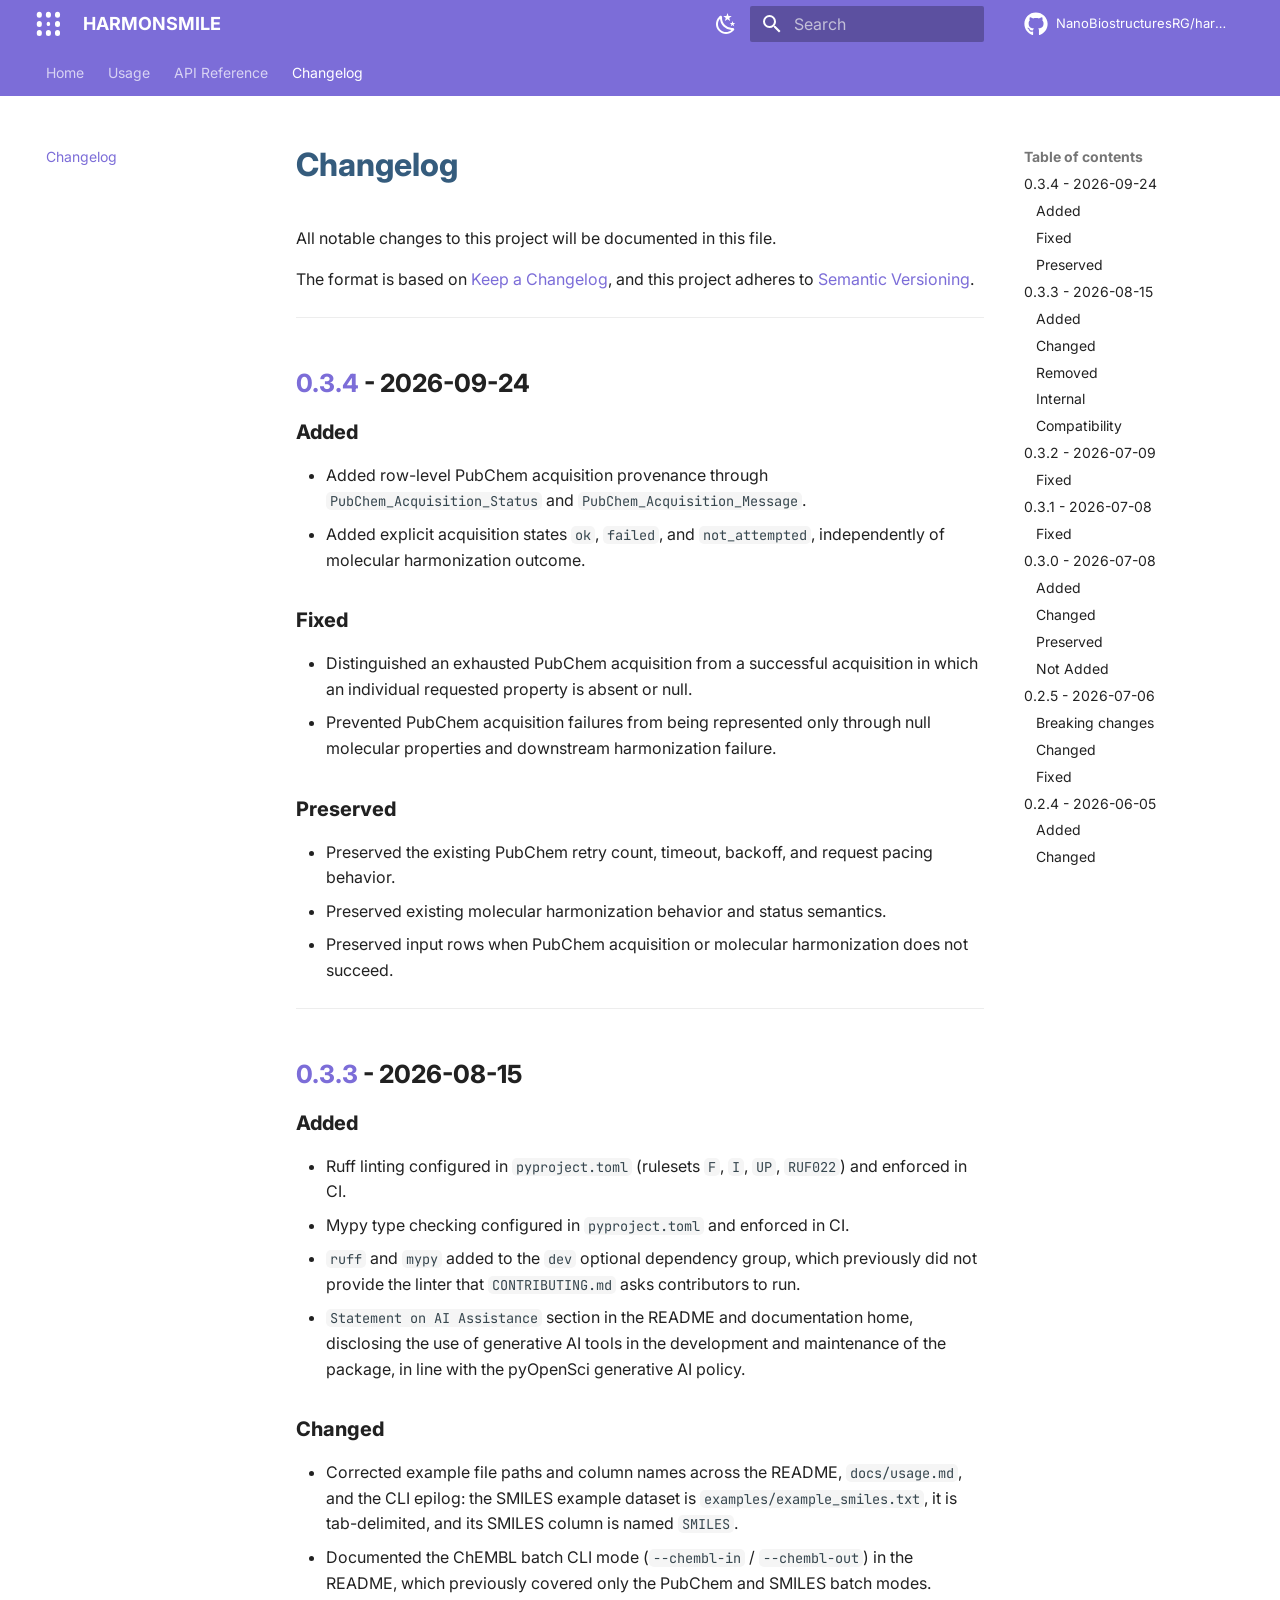
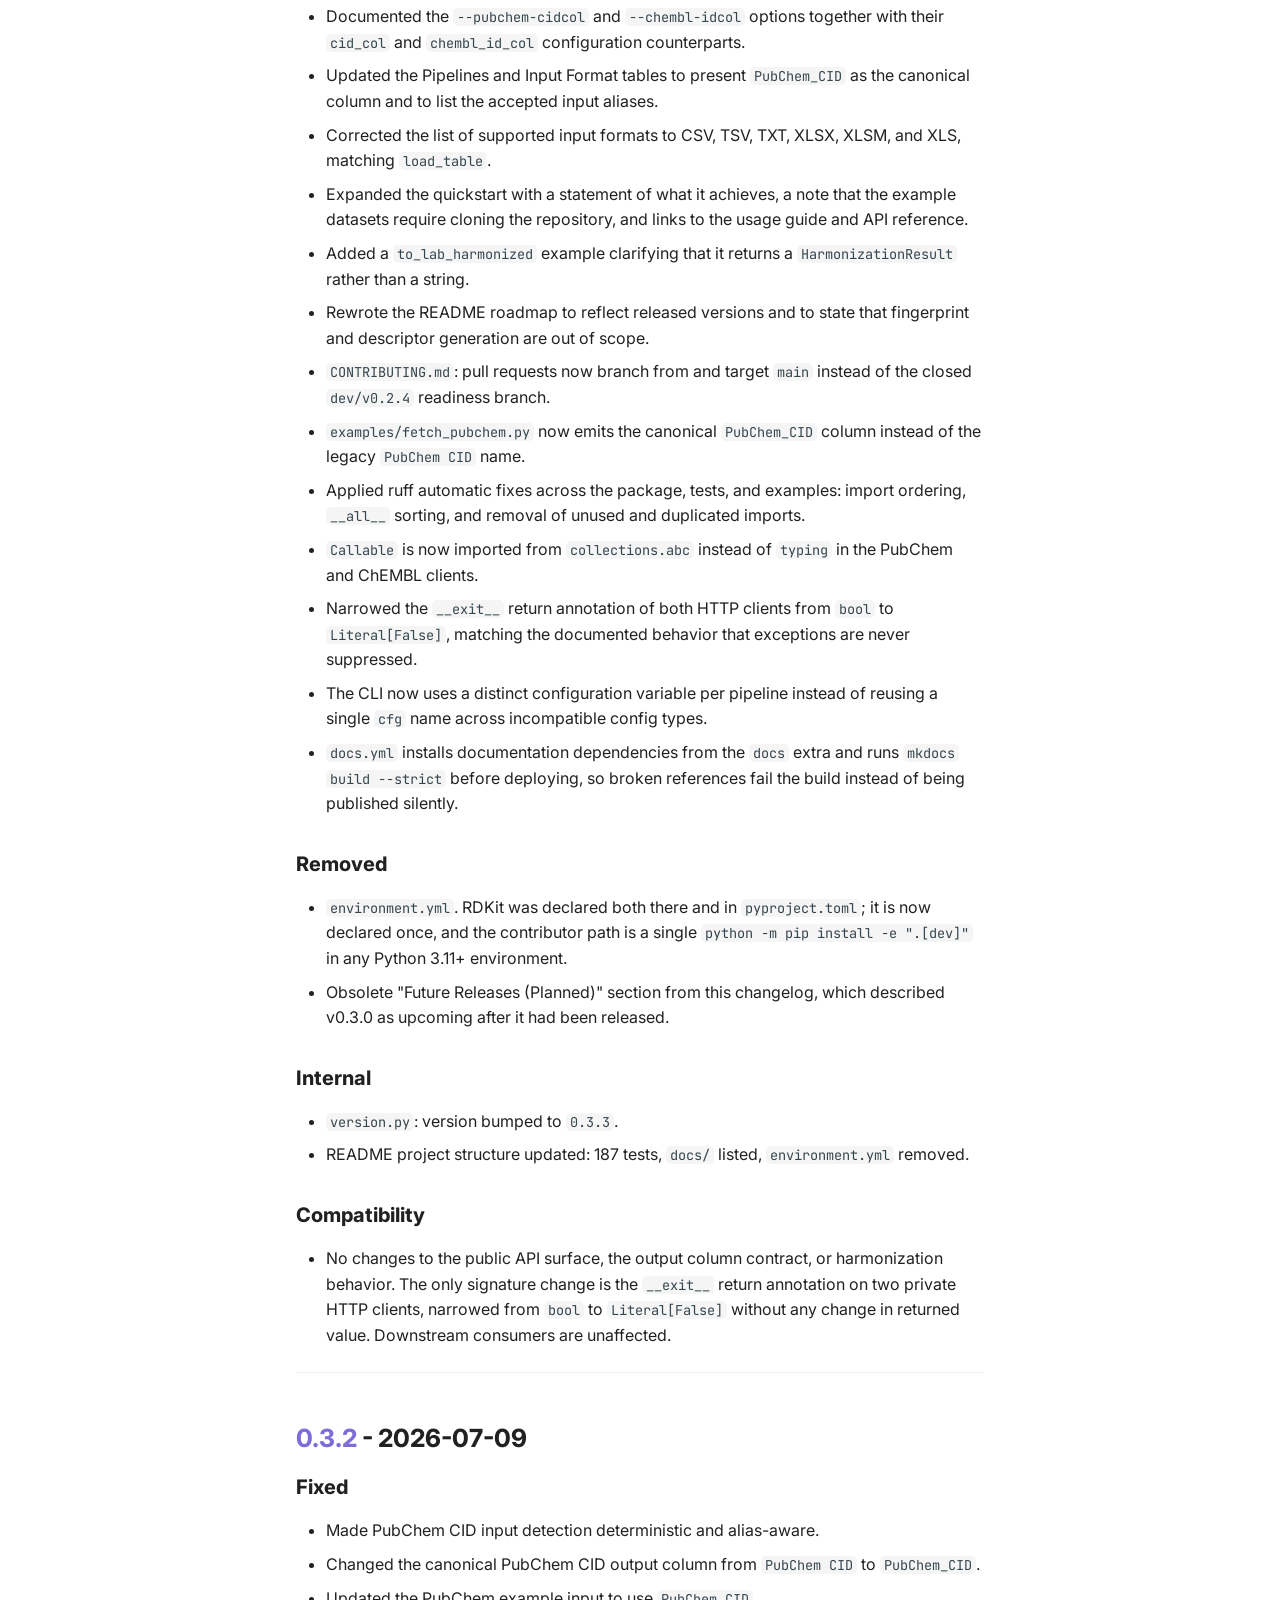
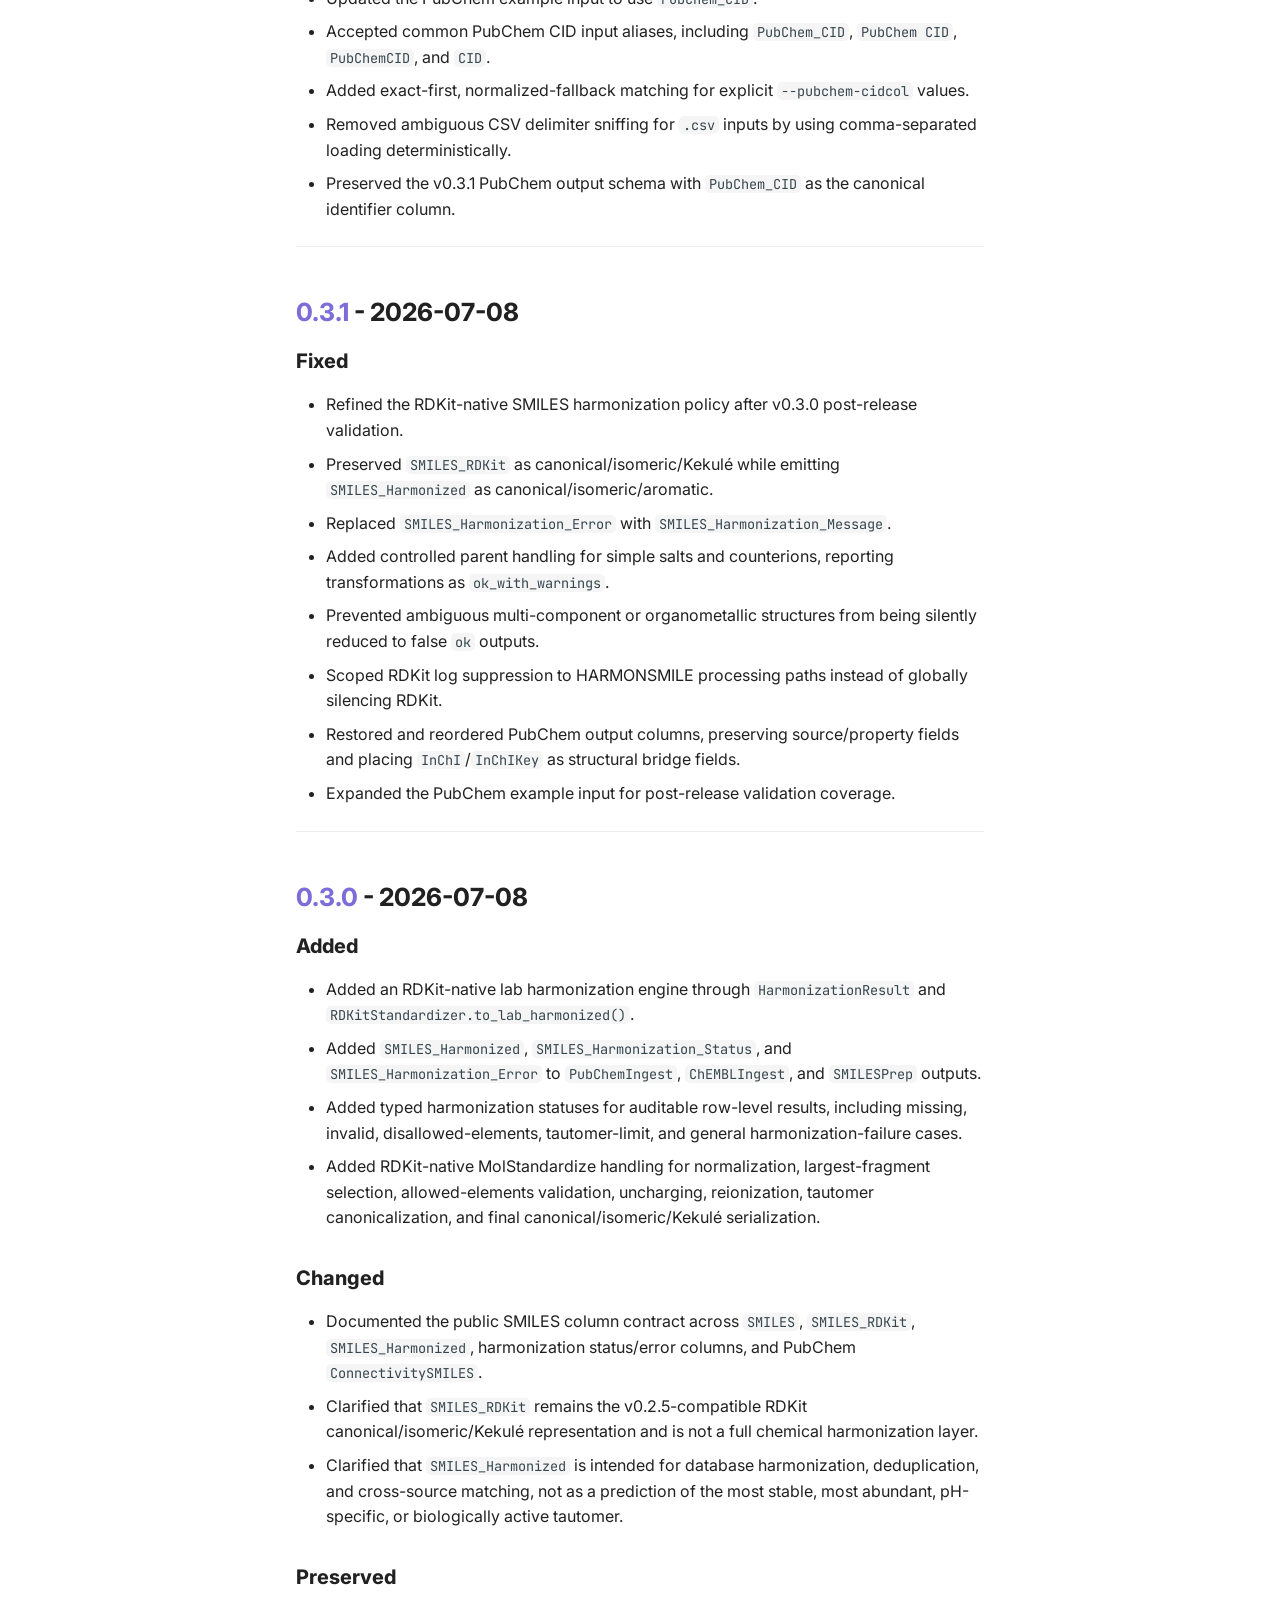
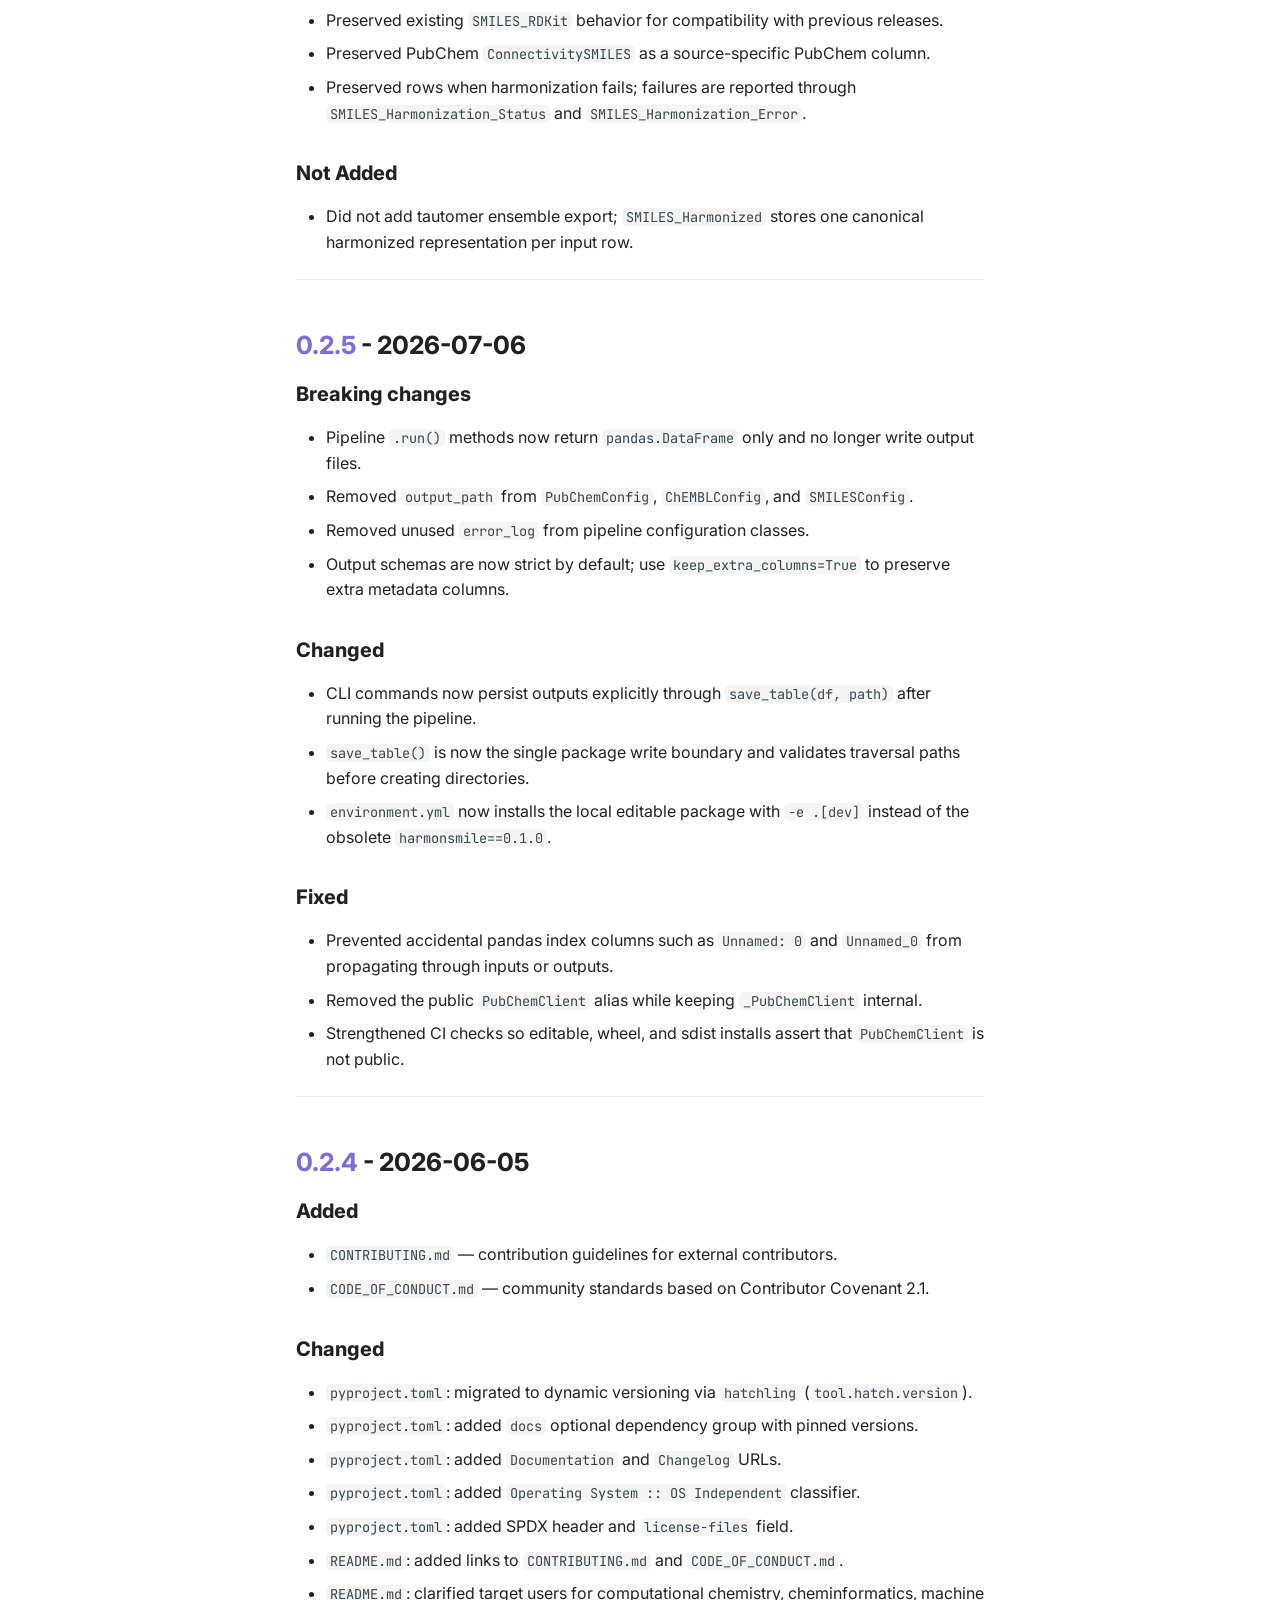
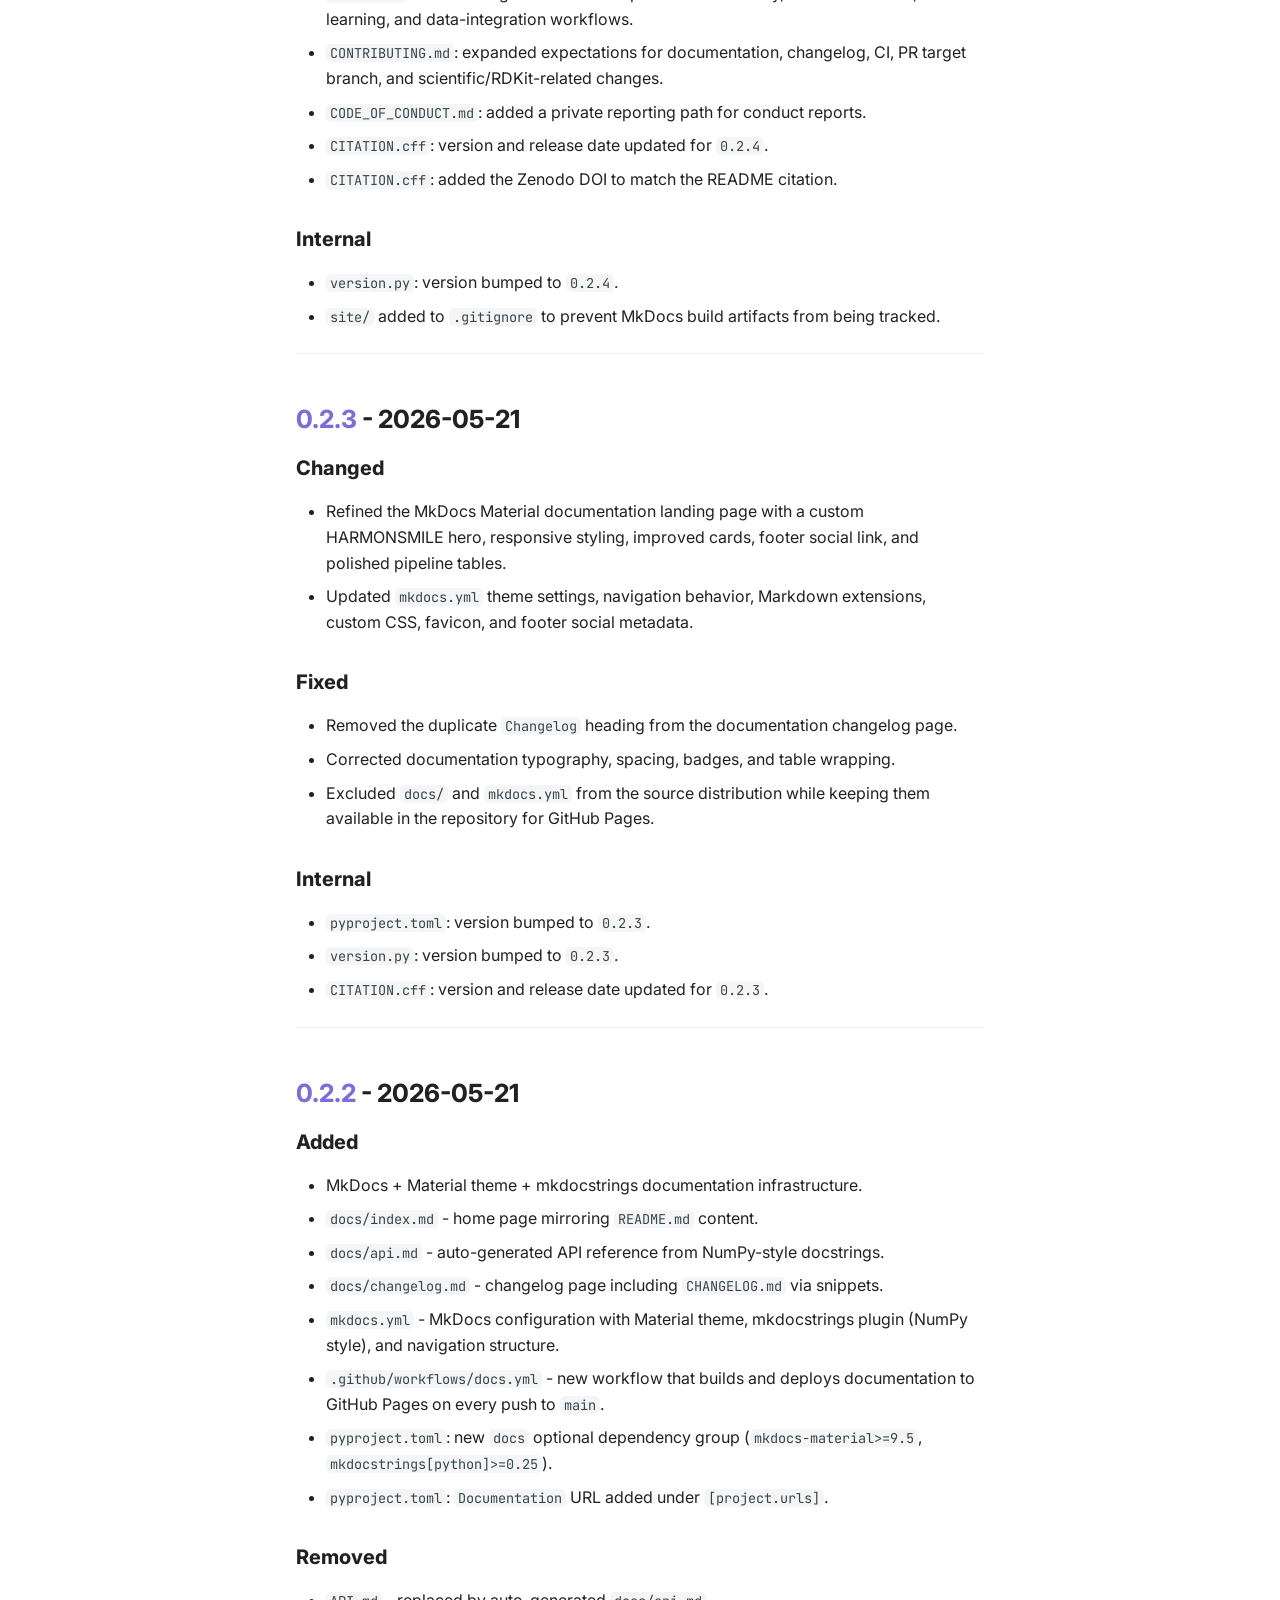
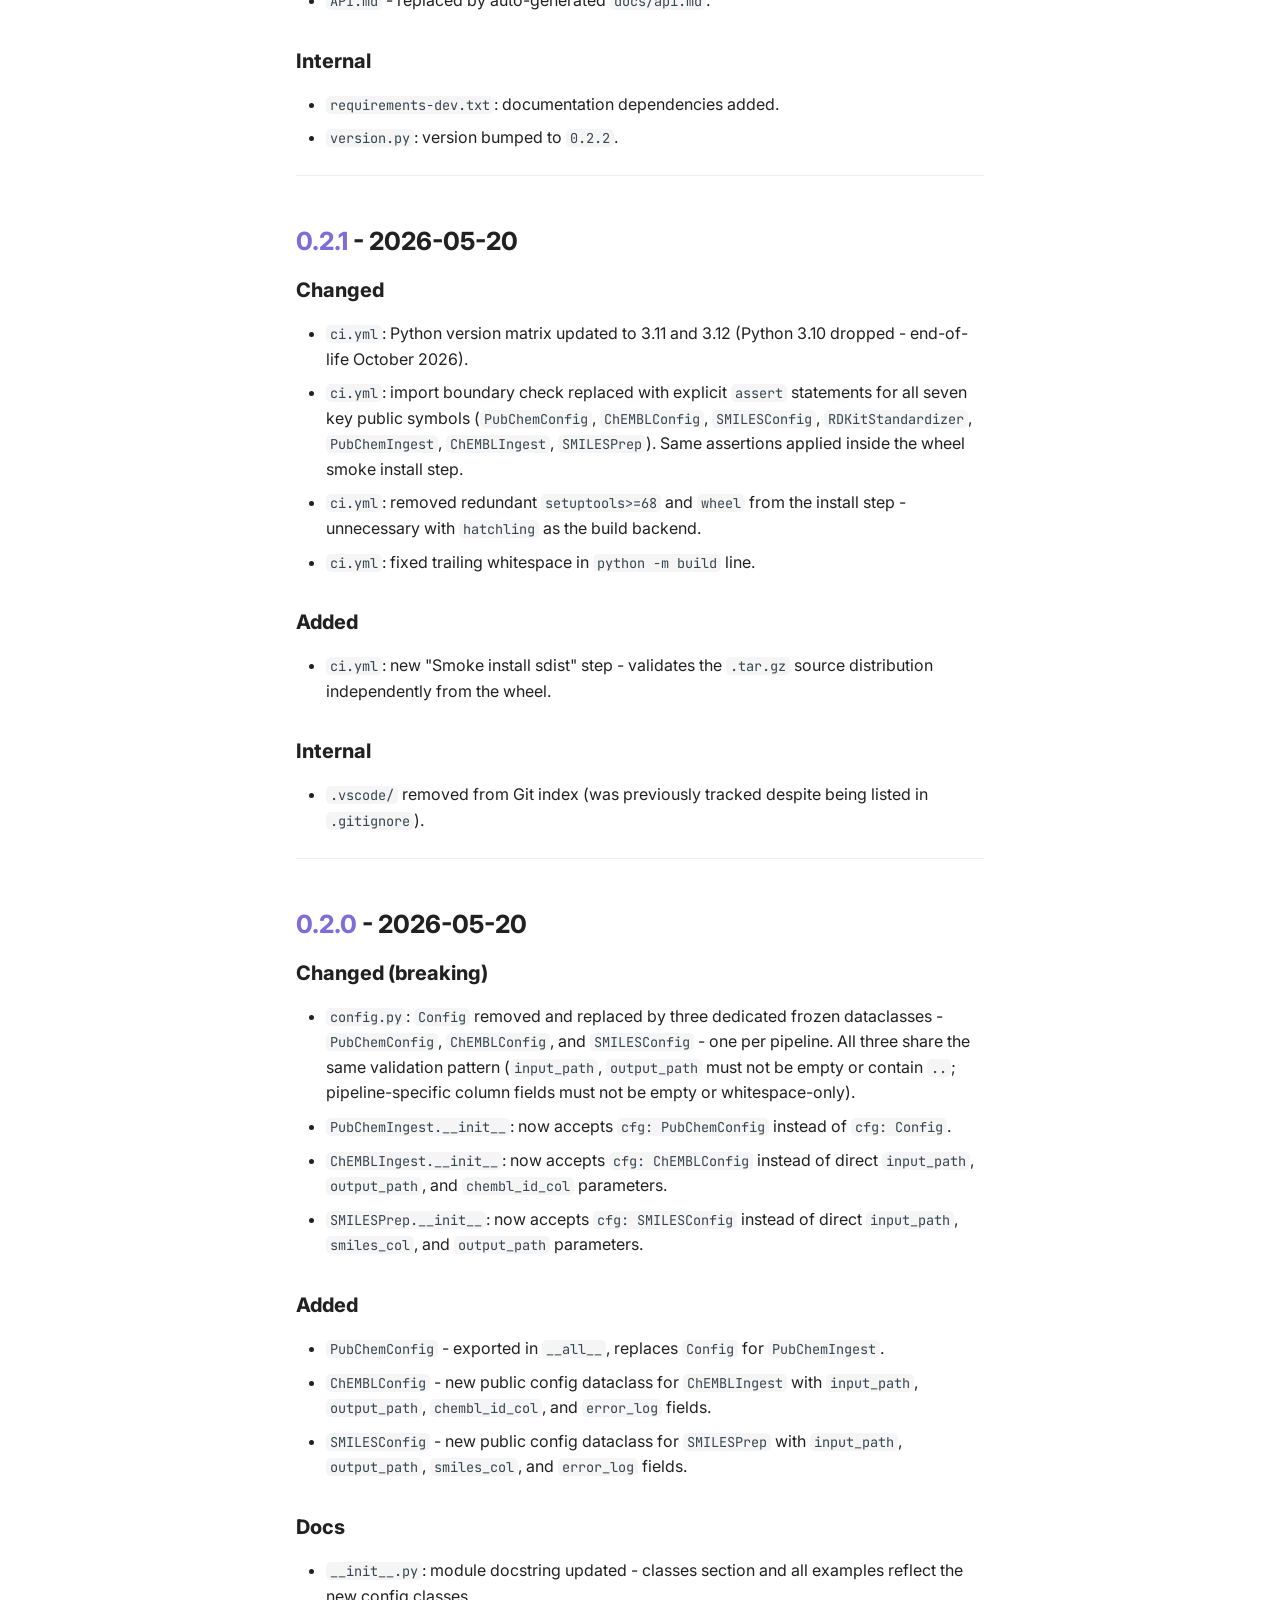
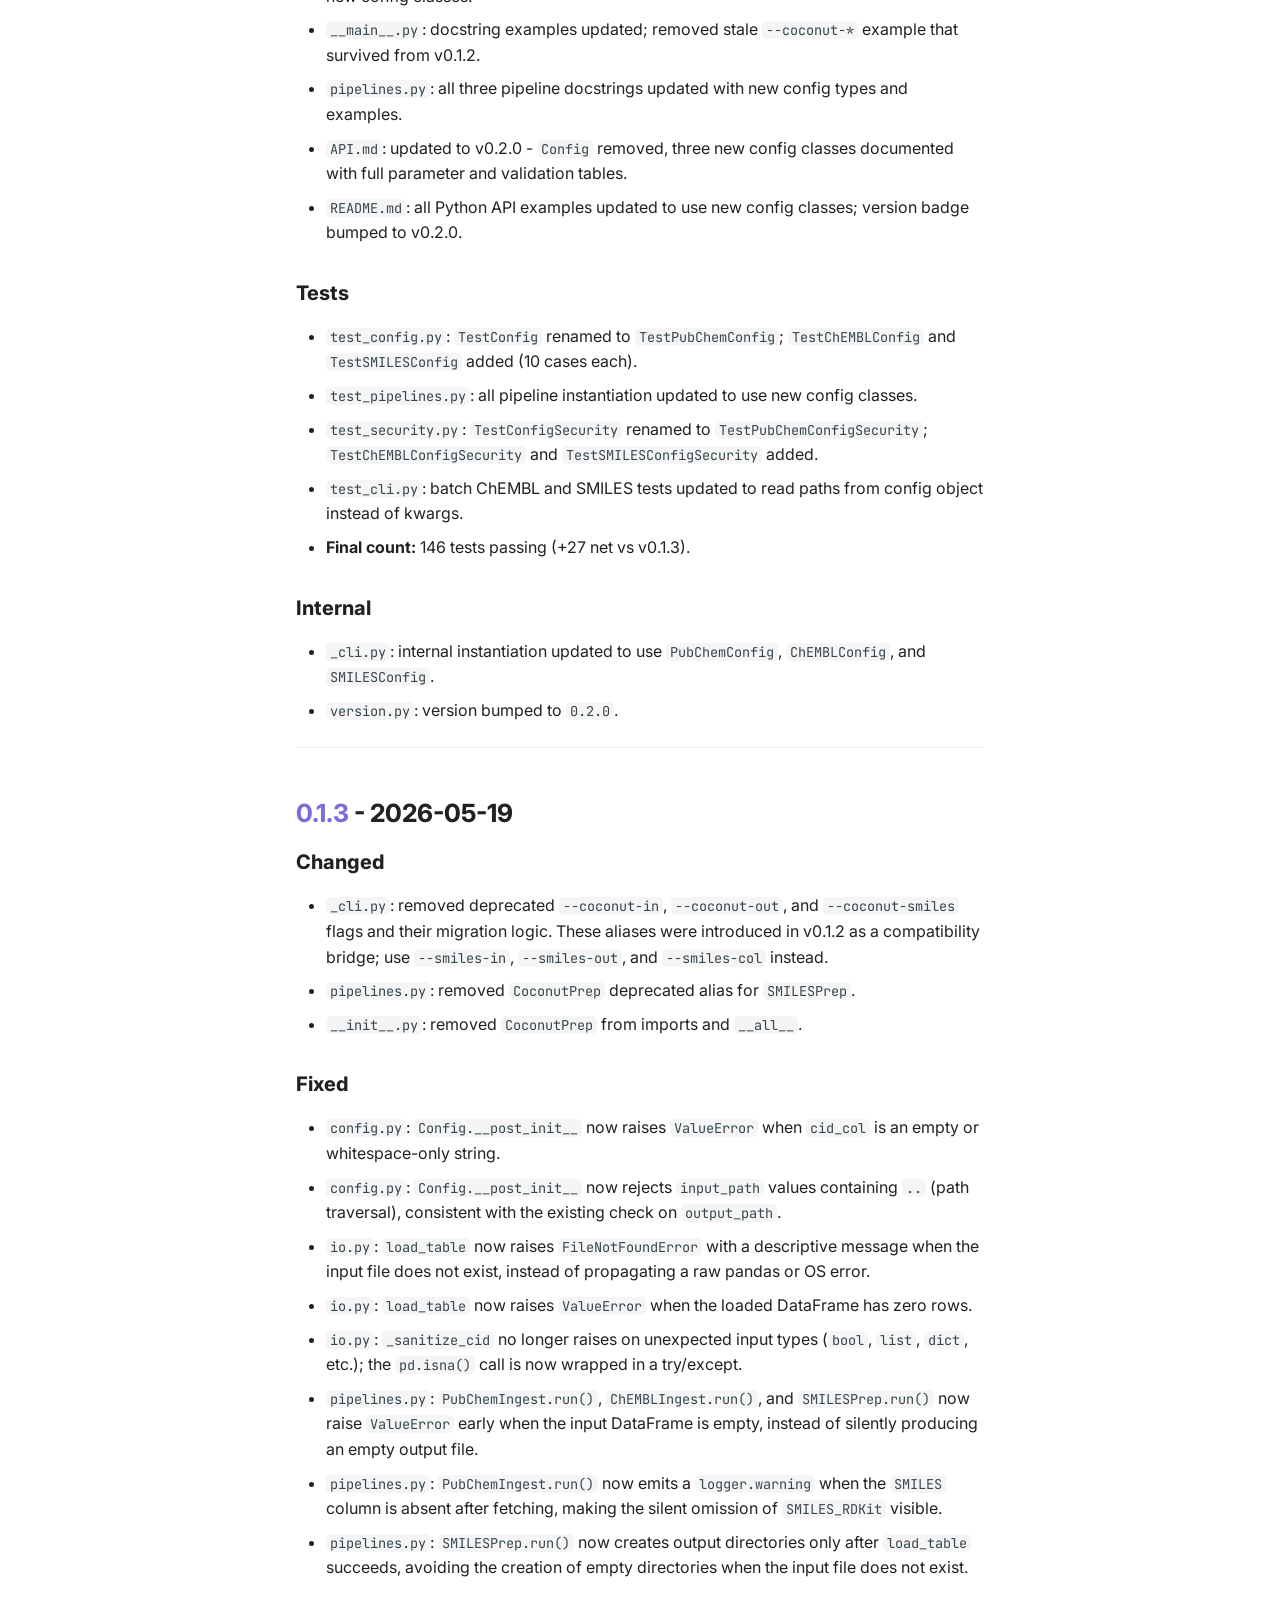
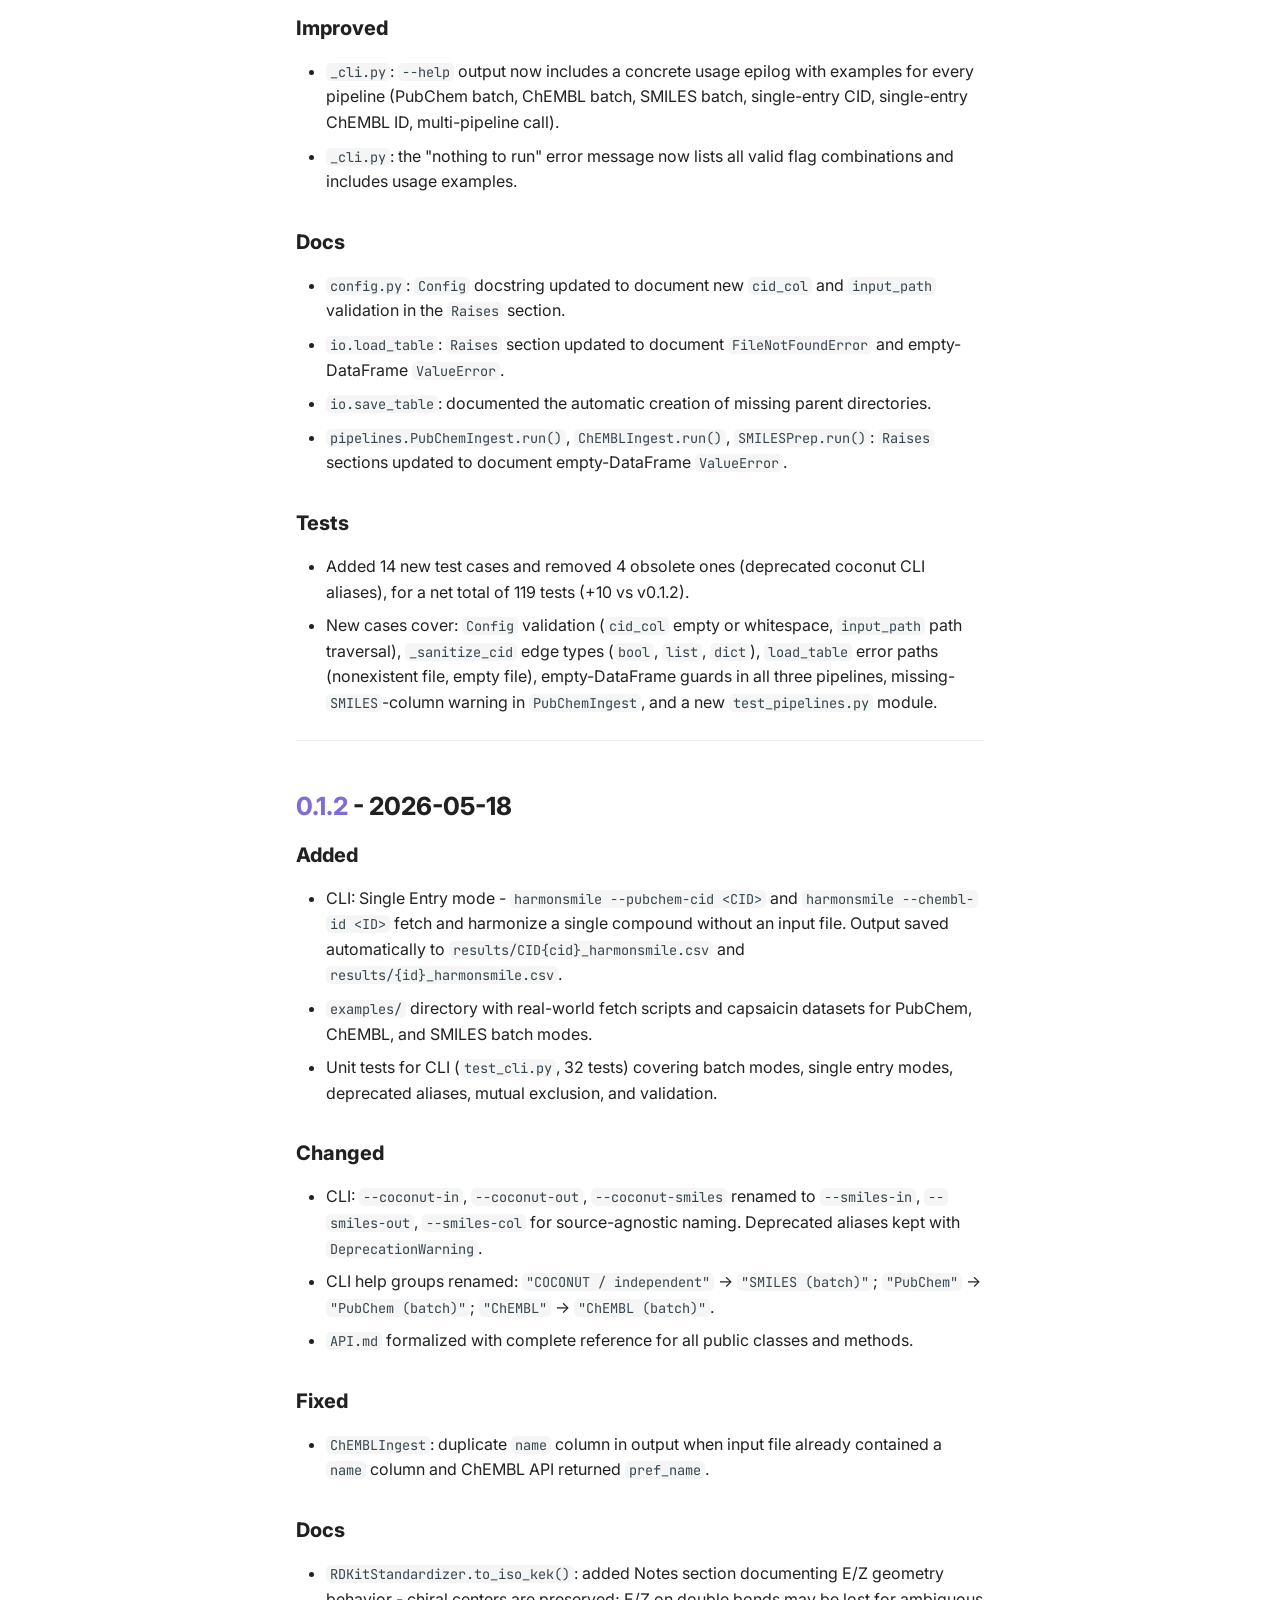
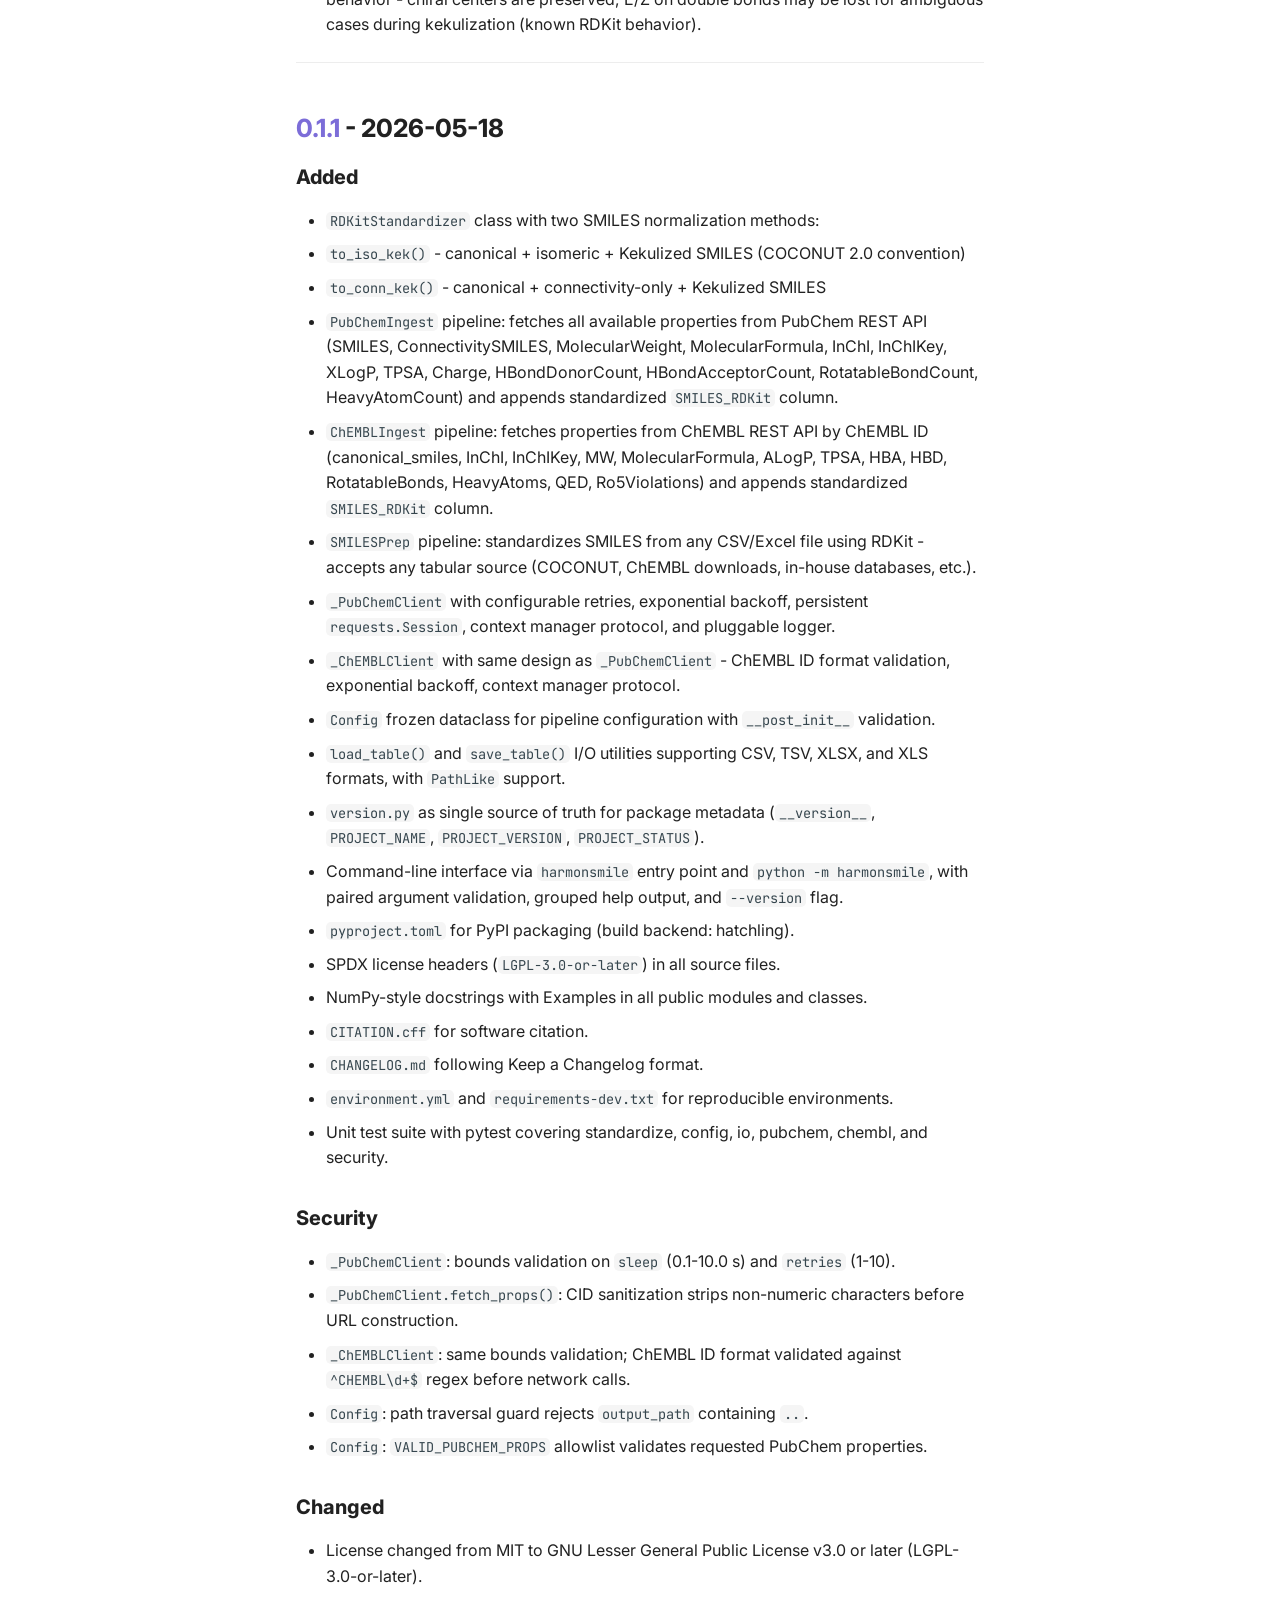
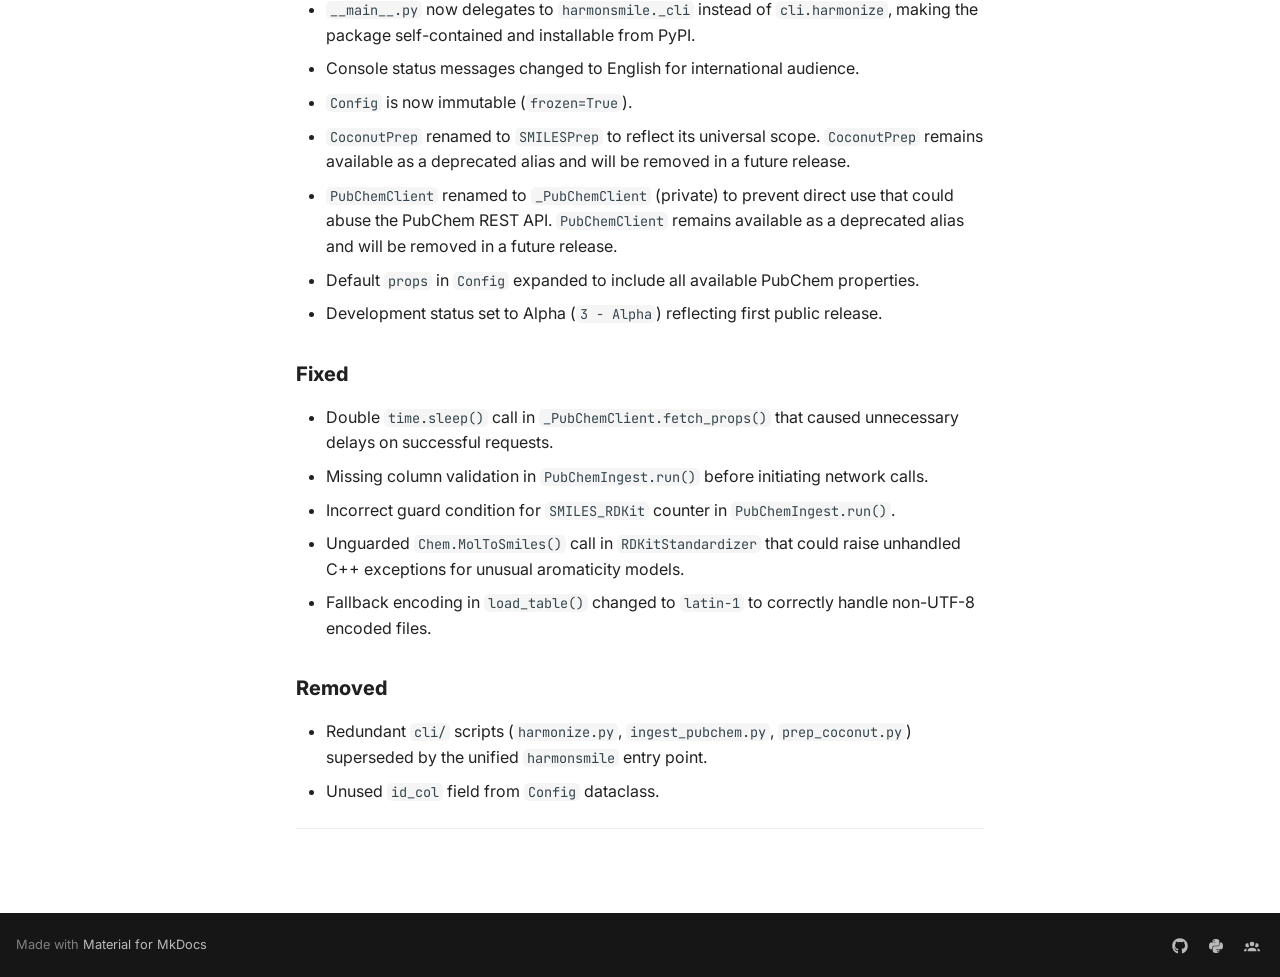
==== commit f697bfe1: "Deployed a0caffb with MkDocs version: 1.6.1" ====
--- a/changelog/index.html
+++ b/changelog/index.html
@@ -494,6 +494,56 @@
     <ul class="md-nav__list" data-md-component="toc" data-md-scrollfix>
       
         <li class="md-nav__item">
+  <a href="#034-2026-09-24" class="md-nav__link">
+    <span class="md-ellipsis">
+      
+        0.3.4 - 2026-09-24
+      
+    </span>
+  </a>
+  
+    <nav class="md-nav" aria-label="0.3.4 - 2026-09-24">
+      <ul class="md-nav__list">
+        
+          <li class="md-nav__item">
+  <a href="#added" class="md-nav__link">
+    <span class="md-ellipsis">
+      
+        Added
+      
+    </span>
+  </a>
+  
+</li>
+        
+          <li class="md-nav__item">
+  <a href="#fixed" class="md-nav__link">
+    <span class="md-ellipsis">
+      
+        Fixed
+      
+    </span>
+  </a>
+  
+</li>
+        
+          <li class="md-nav__item">
+  <a href="#preserved" class="md-nav__link">
+    <span class="md-ellipsis">
+      
+        Preserved
+      
+    </span>
+  </a>
+  
+</li>
+        
+      </ul>
+    </nav>
+  
+</li>
+      
+        <li class="md-nav__item">
   <a href="#033-2026-08-15" class="md-nav__link">
     <span class="md-ellipsis">
       
@@ -506,7 +556,7 @@
       <ul class="md-nav__list">
         
           <li class="md-nav__item">
-  <a href="#added" class="md-nav__link">
+  <a href="#added_1" class="md-nav__link">
     <span class="md-ellipsis">
       
         Added
@@ -578,7 +628,7 @@
       <ul class="md-nav__list">
         
           <li class="md-nav__item">
-  <a href="#fixed" class="md-nav__link">
+  <a href="#fixed_1" class="md-nav__link">
     <span class="md-ellipsis">
       
         Fixed
@@ -606,7 +656,7 @@
       <ul class="md-nav__list">
         
           <li class="md-nav__item">
-  <a href="#fixed_1" class="md-nav__link">
+  <a href="#fixed_2" class="md-nav__link">
     <span class="md-ellipsis">
       
         Fixed
@@ -634,7 +684,7 @@
       <ul class="md-nav__list">
         
           <li class="md-nav__item">
-  <a href="#added_1" class="md-nav__link">
+  <a href="#added_2" class="md-nav__link">
     <span class="md-ellipsis">
       
         Added
@@ -656,7 +706,7 @@
 </li>
         
           <li class="md-nav__item">
-  <a href="#preserved" class="md-nav__link">
+  <a href="#preserved_1" class="md-nav__link">
     <span class="md-ellipsis">
       
         Preserved
@@ -717,7 +767,7 @@
 </li>
         
           <li class="md-nav__item">
-  <a href="#fixed_2" class="md-nav__link">
+  <a href="#fixed_3" class="md-nav__link">
     <span class="md-ellipsis">
       
         Fixed
@@ -745,7 +795,7 @@
       <ul class="md-nav__list">
         
           <li class="md-nav__item">
-  <a href="#added_2" class="md-nav__link">
+  <a href="#added_3" class="md-nav__link">
     <span class="md-ellipsis">
       
         Added
@@ -806,7 +856,7 @@
 </li>
         
           <li class="md-nav__item">
-  <a href="#fixed_3" class="md-nav__link">
+  <a href="#fixed_4" class="md-nav__link">
     <span class="md-ellipsis">
       
         Fixed
@@ -845,7 +895,7 @@
       <ul class="md-nav__list">
         
           <li class="md-nav__item">
-  <a href="#added_3" class="md-nav__link">
+  <a href="#added_4" class="md-nav__link">
     <span class="md-ellipsis">
       
         Added
@@ -906,7 +956,7 @@
 </li>
         
           <li class="md-nav__item">
-  <a href="#added_4" class="md-nav__link">
+  <a href="#added_5" class="md-nav__link">
     <span class="md-ellipsis">
       
         Added
@@ -956,7 +1006,7 @@
 </li>
         
           <li class="md-nav__item">
-  <a href="#added_5" class="md-nav__link">
+  <a href="#added_6" class="md-nav__link">
     <span class="md-ellipsis">
       
         Added
@@ -1028,7 +1078,7 @@
 </li>
         
           <li class="md-nav__item">
-  <a href="#fixed_4" class="md-nav__link">
+  <a href="#fixed_5" class="md-nav__link">
     <span class="md-ellipsis">
       
         Fixed
@@ -1089,7 +1139,7 @@
       <ul class="md-nav__list">
         
           <li class="md-nav__item">
-  <a href="#added_6" class="md-nav__link">
+  <a href="#added_7" class="md-nav__link">
     <span class="md-ellipsis">
       
         Added
@@ -1111,7 +1161,7 @@
 </li>
         
           <li class="md-nav__item">
-  <a href="#fixed_5" class="md-nav__link">
+  <a href="#fixed_6" class="md-nav__link">
     <span class="md-ellipsis">
       
         Fixed
@@ -1150,7 +1200,7 @@
       <ul class="md-nav__list">
         
           <li class="md-nav__item">
-  <a href="#added_7" class="md-nav__link">
+  <a href="#added_8" class="md-nav__link">
     <span class="md-ellipsis">
       
         Added
@@ -1183,7 +1233,7 @@
 </li>
         
           <li class="md-nav__item">
-  <a href="#fixed_6" class="md-nav__link">
+  <a href="#fixed_7" class="md-nav__link">
     <span class="md-ellipsis">
       
         Fixed
@@ -1244,6 +1294,56 @@
     <ul class="md-nav__list" data-md-component="toc" data-md-scrollfix>
       
         <li class="md-nav__item">
+  <a href="#034-2026-09-24" class="md-nav__link">
+    <span class="md-ellipsis">
+      
+        0.3.4 - 2026-09-24
+      
+    </span>
+  </a>
+  
+    <nav class="md-nav" aria-label="0.3.4 - 2026-09-24">
+      <ul class="md-nav__list">
+        
+          <li class="md-nav__item">
+  <a href="#added" class="md-nav__link">
+    <span class="md-ellipsis">
+      
+        Added
+      
+    </span>
+  </a>
+  
+</li>
+        
+          <li class="md-nav__item">
+  <a href="#fixed" class="md-nav__link">
+    <span class="md-ellipsis">
+      
+        Fixed
+      
+    </span>
+  </a>
+  
+</li>
+        
+          <li class="md-nav__item">
+  <a href="#preserved" class="md-nav__link">
+    <span class="md-ellipsis">
+      
+        Preserved
+      
+    </span>
+  </a>
+  
+</li>
+        
+      </ul>
+    </nav>
+  
+</li>
+      
+        <li class="md-nav__item">
   <a href="#033-2026-08-15" class="md-nav__link">
     <span class="md-ellipsis">
       
@@ -1256,7 +1356,7 @@
       <ul class="md-nav__list">
         
           <li class="md-nav__item">
-  <a href="#added" class="md-nav__link">
+  <a href="#added_1" class="md-nav__link">
     <span class="md-ellipsis">
       
         Added
@@ -1328,7 +1428,7 @@
       <ul class="md-nav__list">
         
           <li class="md-nav__item">
-  <a href="#fixed" class="md-nav__link">
+  <a href="#fixed_1" class="md-nav__link">
     <span class="md-ellipsis">
       
         Fixed
@@ -1356,7 +1456,7 @@
       <ul class="md-nav__list">
         
           <li class="md-nav__item">
-  <a href="#fixed_1" class="md-nav__link">
+  <a href="#fixed_2" class="md-nav__link">
     <span class="md-ellipsis">
       
         Fixed
@@ -1384,7 +1484,7 @@
       <ul class="md-nav__list">
         
           <li class="md-nav__item">
-  <a href="#added_1" class="md-nav__link">
+  <a href="#added_2" class="md-nav__link">
     <span class="md-ellipsis">
       
         Added
@@ -1406,7 +1506,7 @@
 </li>
         
           <li class="md-nav__item">
-  <a href="#preserved" class="md-nav__link">
+  <a href="#preserved_1" class="md-nav__link">
     <span class="md-ellipsis">
       
         Preserved
@@ -1467,7 +1567,7 @@
 </li>
         
           <li class="md-nav__item">
-  <a href="#fixed_2" class="md-nav__link">
+  <a href="#fixed_3" class="md-nav__link">
     <span class="md-ellipsis">
       
         Fixed
@@ -1495,7 +1595,7 @@
       <ul class="md-nav__list">
         
           <li class="md-nav__item">
-  <a href="#added_2" class="md-nav__link">
+  <a href="#added_3" class="md-nav__link">
     <span class="md-ellipsis">
       
         Added
@@ -1556,7 +1656,7 @@
 </li>
         
           <li class="md-nav__item">
-  <a href="#fixed_3" class="md-nav__link">
+  <a href="#fixed_4" class="md-nav__link">
     <span class="md-ellipsis">
       
         Fixed
@@ -1595,7 +1695,7 @@
       <ul class="md-nav__list">
         
           <li class="md-nav__item">
-  <a href="#added_3" class="md-nav__link">
+  <a href="#added_4" class="md-nav__link">
     <span class="md-ellipsis">
       
         Added
@@ -1656,7 +1756,7 @@
 </li>
         
           <li class="md-nav__item">
-  <a href="#added_4" class="md-nav__link">
+  <a href="#added_5" class="md-nav__link">
     <span class="md-ellipsis">
       
         Added
@@ -1706,7 +1806,7 @@
 </li>
         
           <li class="md-nav__item">
-  <a href="#added_5" class="md-nav__link">
+  <a href="#added_6" class="md-nav__link">
     <span class="md-ellipsis">
       
         Added
@@ -1778,7 +1878,7 @@
 </li>
         
           <li class="md-nav__item">
-  <a href="#fixed_4" class="md-nav__link">
+  <a href="#fixed_5" class="md-nav__link">
     <span class="md-ellipsis">
       
         Fixed
@@ -1839,7 +1939,7 @@
       <ul class="md-nav__list">
         
           <li class="md-nav__item">
-  <a href="#added_6" class="md-nav__link">
+  <a href="#added_7" class="md-nav__link">
     <span class="md-ellipsis">
       
         Added
@@ -1861,7 +1961,7 @@
 </li>
         
           <li class="md-nav__item">
-  <a href="#fixed_5" class="md-nav__link">
+  <a href="#fixed_6" class="md-nav__link">
     <span class="md-ellipsis">
       
         Fixed
@@ -1900,7 +2000,7 @@
       <ul class="md-nav__list">
         
           <li class="md-nav__item">
-  <a href="#added_7" class="md-nav__link">
+  <a href="#added_8" class="md-nav__link">
     <span class="md-ellipsis">
       
         Added
@@ -1933,7 +2033,7 @@
 </li>
         
           <li class="md-nav__item">
-  <a href="#fixed_6" class="md-nav__link">
+  <a href="#fixed_7" class="md-nav__link">
     <span class="md-ellipsis">
       
         Fixed
@@ -1984,8 +2084,32 @@
 <p>The format is based on <a href="https://keepachangelog.com/en/1.1.0/">Keep a Changelog</a>,
 and this project adheres to <a href="https://semver.org/spec/v2.0.0.html">Semantic Versioning</a>.</p>
 <hr />
+<h2 id="034-2026-09-24"><a href="https://github.com/NanoBiostructuresRG/harmonsmile/compare/v0.3.3...v0.3.4">0.3.4</a> - 2026-09-24<a class="headerlink" href="#034-2026-09-24" title="Permanent link">&para;</a></h2>
+<h3 id="added">Added<a class="headerlink" href="#added" title="Permanent link">&para;</a></h3>
+<ul>
+<li>Added row-level PubChem acquisition provenance through
+  <code>PubChem_Acquisition_Status</code> and <code>PubChem_Acquisition_Message</code>.</li>
+<li>Added explicit acquisition states <code>ok</code>, <code>failed</code>, and <code>not_attempted</code>,
+  independently of molecular harmonization outcome.</li>
+</ul>
+<h3 id="fixed">Fixed<a class="headerlink" href="#fixed" title="Permanent link">&para;</a></h3>
+<ul>
+<li>Distinguished an exhausted PubChem acquisition from a successful acquisition
+  in which an individual requested property is absent or null.</li>
+<li>Prevented PubChem acquisition failures from being represented only through
+  null molecular properties and downstream harmonization failure.</li>
+</ul>
+<h3 id="preserved">Preserved<a class="headerlink" href="#preserved" title="Permanent link">&para;</a></h3>
+<ul>
+<li>Preserved the existing PubChem retry count, timeout, backoff, and request
+  pacing behavior.</li>
+<li>Preserved existing molecular harmonization behavior and status semantics.</li>
+<li>Preserved input rows when PubChem acquisition or molecular harmonization
+  does not succeed.</li>
+</ul>
+<hr />
 <h2 id="033-2026-08-15"><a href="https://github.com/NanoBiostructuresRG/harmonsmile/compare/v0.3.2...v0.3.3">0.3.3</a> - 2026-08-15<a class="headerlink" href="#033-2026-08-15" title="Permanent link">&para;</a></h2>
-<h3 id="added">Added<a class="headerlink" href="#added" title="Permanent link">&para;</a></h3>
+<h3 id="added_1">Added<a class="headerlink" href="#added_1" title="Permanent link">&para;</a></h3>
 <ul>
 <li>Ruff linting configured in <code>pyproject.toml</code> (rulesets <code>F</code>, <code>I</code>, <code>UP</code>,
   <code>RUF022</code>) and enforced in CI.</li>
@@ -2059,7 +2183,7 @@
 </ul>
 <hr />
 <h2 id="032-2026-07-09"><a href="https://github.com/NanoBiostructuresRG/harmonsmile/compare/v0.3.1...v0.3.2">0.3.2</a> - 2026-07-09<a class="headerlink" href="#032-2026-07-09" title="Permanent link">&para;</a></h2>
-<h3 id="fixed">Fixed<a class="headerlink" href="#fixed" title="Permanent link">&para;</a></h3>
+<h3 id="fixed_1">Fixed<a class="headerlink" href="#fixed_1" title="Permanent link">&para;</a></h3>
 <ul>
 <li>Made PubChem CID input detection deterministic and alias-aware.</li>
 <li>Changed the canonical PubChem CID output column from <code>PubChem CID</code> to <code>PubChem_CID</code>.</li>
@@ -2071,7 +2195,7 @@
 </ul>
 <hr />
 <h2 id="031-2026-07-08"><a href="https://github.com/NanoBiostructuresRG/harmonsmile/compare/v0.3.0...v0.3.1">0.3.1</a> - 2026-07-08<a class="headerlink" href="#031-2026-07-08" title="Permanent link">&para;</a></h2>
-<h3 id="fixed_1">Fixed<a class="headerlink" href="#fixed_1" title="Permanent link">&para;</a></h3>
+<h3 id="fixed_2">Fixed<a class="headerlink" href="#fixed_2" title="Permanent link">&para;</a></h3>
 <ul>
 <li>Refined the RDKit-native SMILES harmonization policy after v0.3.0 post-release validation.</li>
 <li>Preserved <code>SMILES_RDKit</code> as canonical/isomeric/Kekulé while emitting <code>SMILES_Harmonized</code> as canonical/isomeric/aromatic.</li>
@@ -2084,7 +2208,7 @@
 </ul>
 <hr />
 <h2 id="030-2026-07-08"><a href="https://github.com/NanoBiostructuresRG/harmonsmile/compare/v0.2.5...v0.3.0">0.3.0</a> - 2026-07-08<a class="headerlink" href="#030-2026-07-08" title="Permanent link">&para;</a></h2>
-<h3 id="added_1">Added<a class="headerlink" href="#added_1" title="Permanent link">&para;</a></h3>
+<h3 id="added_2">Added<a class="headerlink" href="#added_2" title="Permanent link">&para;</a></h3>
 <ul>
 <li>Added an RDKit-native lab harmonization engine through <code>HarmonizationResult</code> and <code>RDKitStandardizer.to_lab_harmonized()</code>.</li>
 <li>Added <code>SMILES_Harmonized</code>, <code>SMILES_Harmonization_Status</code>, and <code>SMILES_Harmonization_Error</code> to <code>PubChemIngest</code>, <code>ChEMBLIngest</code>, and <code>SMILESPrep</code> outputs.</li>
@@ -2097,7 +2221,7 @@
 <li>Clarified that <code>SMILES_RDKit</code> remains the v0.2.5-compatible RDKit canonical/isomeric/Kekulé representation and is not a full chemical harmonization layer.</li>
 <li>Clarified that <code>SMILES_Harmonized</code> is intended for database harmonization, deduplication, and cross-source matching, not as a prediction of the most stable, most abundant, pH-specific, or biologically active tautomer.</li>
 </ul>
-<h3 id="preserved">Preserved<a class="headerlink" href="#preserved" title="Permanent link">&para;</a></h3>
+<h3 id="preserved_1">Preserved<a class="headerlink" href="#preserved_1" title="Permanent link">&para;</a></h3>
 <ul>
 <li>Preserved existing <code>SMILES_RDKit</code> behavior for compatibility with previous releases.</li>
 <li>Preserved PubChem <code>ConnectivitySMILES</code> as a source-specific PubChem column.</li>
@@ -2122,7 +2246,7 @@
 <li><code>save_table()</code> is now the single package write boundary and validates traversal paths before creating directories.</li>
 <li><code>environment.yml</code> now installs the local editable package with <code>-e .[dev]</code> instead of the obsolete <code>harmonsmile==0.1.0</code>.</li>
 </ul>
-<h3 id="fixed_2">Fixed<a class="headerlink" href="#fixed_2" title="Permanent link">&para;</a></h3>
+<h3 id="fixed_3">Fixed<a class="headerlink" href="#fixed_3" title="Permanent link">&para;</a></h3>
 <ul>
 <li>Prevented accidental pandas index columns such as <code>Unnamed: 0</code> and <code>Unnamed_0</code> from propagating through inputs or outputs.</li>
 <li>Removed the public <code>PubChemClient</code> alias while keeping <code>_PubChemClient</code> internal.</li>
@@ -2130,7 +2254,7 @@
 </ul>
 <hr />
 <h2 id="024-2026-06-05"><a href="https://github.com/NanoBiostructuresRG/harmonsmile/compare/v0.2.3...v0.2.4">0.2.4</a> - 2026-06-05<a class="headerlink" href="#024-2026-06-05" title="Permanent link">&para;</a></h2>
-<h3 id="added_2">Added<a class="headerlink" href="#added_2" title="Permanent link">&para;</a></h3>
+<h3 id="added_3">Added<a class="headerlink" href="#added_3" title="Permanent link">&para;</a></h3>
 <ul>
 <li><code>CONTRIBUTING.md</code> — contribution guidelines for external contributors.</li>
 <li><code>CODE_OF_CONDUCT.md</code> — community standards based on Contributor Covenant 2.1.</li>
@@ -2166,7 +2290,7 @@
 <li>Updated <code>mkdocs.yml</code> theme settings, navigation behavior, Markdown
   extensions, custom CSS, favicon, and footer social metadata.</li>
 </ul>
-<h3 id="fixed_3">Fixed<a class="headerlink" href="#fixed_3" title="Permanent link">&para;</a></h3>
+<h3 id="fixed_4">Fixed<a class="headerlink" href="#fixed_4" title="Permanent link">&para;</a></h3>
 <ul>
 <li>Removed the duplicate <code>Changelog</code> heading from the documentation changelog page.</li>
 <li>Corrected documentation typography, spacing, badges, and table wrapping.</li>
@@ -2181,7 +2305,7 @@
 </ul>
 <hr />
 <h2 id="022-2026-05-21"><a href="https://github.com/NanoBiostructuresRG/harmonsmile/compare/v0.2.1...v0.2.2">0.2.2</a> - 2026-05-21<a class="headerlink" href="#022-2026-05-21" title="Permanent link">&para;</a></h2>
-<h3 id="added_3">Added<a class="headerlink" href="#added_3" title="Permanent link">&para;</a></h3>
+<h3 id="added_4">Added<a class="headerlink" href="#added_4" title="Permanent link">&para;</a></h3>
 <ul>
 <li>MkDocs + Material theme + mkdocstrings documentation infrastructure.</li>
 <li><code>docs/index.md</code> - home page mirroring <code>README.md</code> content.</li>
@@ -2218,7 +2342,7 @@
   step - unnecessary with <code>hatchling</code> as the build backend.</li>
 <li><code>ci.yml</code>: fixed trailing whitespace in <code>python -m build</code> line.</li>
 </ul>
-<h3 id="added_4">Added<a class="headerlink" href="#added_4" title="Permanent link">&para;</a></h3>
+<h3 id="added_5">Added<a class="headerlink" href="#added_5" title="Permanent link">&para;</a></h3>
 <ul>
 <li><code>ci.yml</code>: new "Smoke install sdist" step - validates the <code>.tar.gz</code> source
   distribution independently from the wheel.</li>
@@ -2244,7 +2368,7 @@
 <li><code>SMILESPrep.__init__</code>: now accepts <code>cfg: SMILESConfig</code> instead of
   direct <code>input_path</code>, <code>smiles_col</code>, and <code>output_path</code> parameters.</li>
 </ul>
-<h3 id="added_5">Added<a class="headerlink" href="#added_5" title="Permanent link">&para;</a></h3>
+<h3 id="added_6">Added<a class="headerlink" href="#added_6" title="Permanent link">&para;</a></h3>
 <ul>
 <li><code>PubChemConfig</code> - exported in <code>__all__</code>, replaces <code>Config</code> for
   <code>PubChemIngest</code>.</li>
@@ -2296,7 +2420,7 @@
 <li><code>pipelines.py</code>: removed <code>CoconutPrep</code> deprecated alias for <code>SMILESPrep</code>.</li>
 <li><code>__init__.py</code>: removed <code>CoconutPrep</code> from imports and <code>__all__</code>.</li>
 </ul>
-<h3 id="fixed_4">Fixed<a class="headerlink" href="#fixed_4" title="Permanent link">&para;</a></h3>
+<h3 id="fixed_5">Fixed<a class="headerlink" href="#fixed_5" title="Permanent link">&para;</a></h3>
 <ul>
 <li><code>config.py</code>: <code>Config.__post_init__</code> now raises <code>ValueError</code> when <code>cid_col</code>
   is an empty or whitespace-only string.</li>
@@ -2352,7 +2476,7 @@
 </ul>
 <hr />
 <h2 id="012-2026-05-18"><a href="https://github.com/NanoBiostructuresRG/harmonsmile/compare/v0.1.1...v0.1.2">0.1.2</a> - 2026-05-18<a class="headerlink" href="#012-2026-05-18" title="Permanent link">&para;</a></h2>
-<h3 id="added_6">Added<a class="headerlink" href="#added_6" title="Permanent link">&para;</a></h3>
+<h3 id="added_7">Added<a class="headerlink" href="#added_7" title="Permanent link">&para;</a></h3>
 <ul>
 <li>CLI: Single Entry mode - <code>harmonsmile --pubchem-cid &lt;CID&gt;</code> and
   <code>harmonsmile --chembl-id &lt;ID&gt;</code> fetch and harmonize a single compound
@@ -2372,7 +2496,7 @@
   <code>"PubChem"</code> -&gt; <code>"PubChem (batch)"</code>; <code>"ChEMBL"</code> -&gt; <code>"ChEMBL (batch)"</code>.</li>
 <li><code>API.md</code> formalized with complete reference for all public classes and methods.</li>
 </ul>
-<h3 id="fixed_5">Fixed<a class="headerlink" href="#fixed_5" title="Permanent link">&para;</a></h3>
+<h3 id="fixed_6">Fixed<a class="headerlink" href="#fixed_6" title="Permanent link">&para;</a></h3>
 <ul>
 <li><code>ChEMBLIngest</code>: duplicate <code>name</code> column in output when input file already
   contained a <code>name</code> column and ChEMBL API returned <code>pref_name</code>.</li>
@@ -2385,7 +2509,7 @@
 </ul>
 <hr />
 <h2 id="011-2026-05-18"><a href="https://github.com/NanoBiostructuresRG/harmonsmile/releases/tag/v0.1.1">0.1.1</a> - 2026-05-18<a class="headerlink" href="#011-2026-05-18" title="Permanent link">&para;</a></h2>
-<h3 id="added_7">Added<a class="headerlink" href="#added_7" title="Permanent link">&para;</a></h3>
+<h3 id="added_8">Added<a class="headerlink" href="#added_8" title="Permanent link">&para;</a></h3>
 <ul>
 <li><code>RDKitStandardizer</code> class with two SMILES normalization methods:</li>
 <li><code>to_iso_kek()</code> - canonical + isomeric + Kekulized SMILES (COCONUT 2.0 convention)</li>
@@ -2445,7 +2569,7 @@
 <li>Default <code>props</code> in <code>Config</code> expanded to include all available PubChem properties.</li>
 <li>Development status set to Alpha (<code>3 - Alpha</code>) reflecting first public release.</li>
 </ul>
-<h3 id="fixed_6">Fixed<a class="headerlink" href="#fixed_6" title="Permanent link">&para;</a></h3>
+<h3 id="fixed_7">Fixed<a class="headerlink" href="#fixed_7" title="Permanent link">&para;</a></h3>
 <ul>
 <li>Double <code>time.sleep()</code> call in <code>_PubChemClient.fetch_props()</code> that caused unnecessary
   delays on successful requests.</li>
